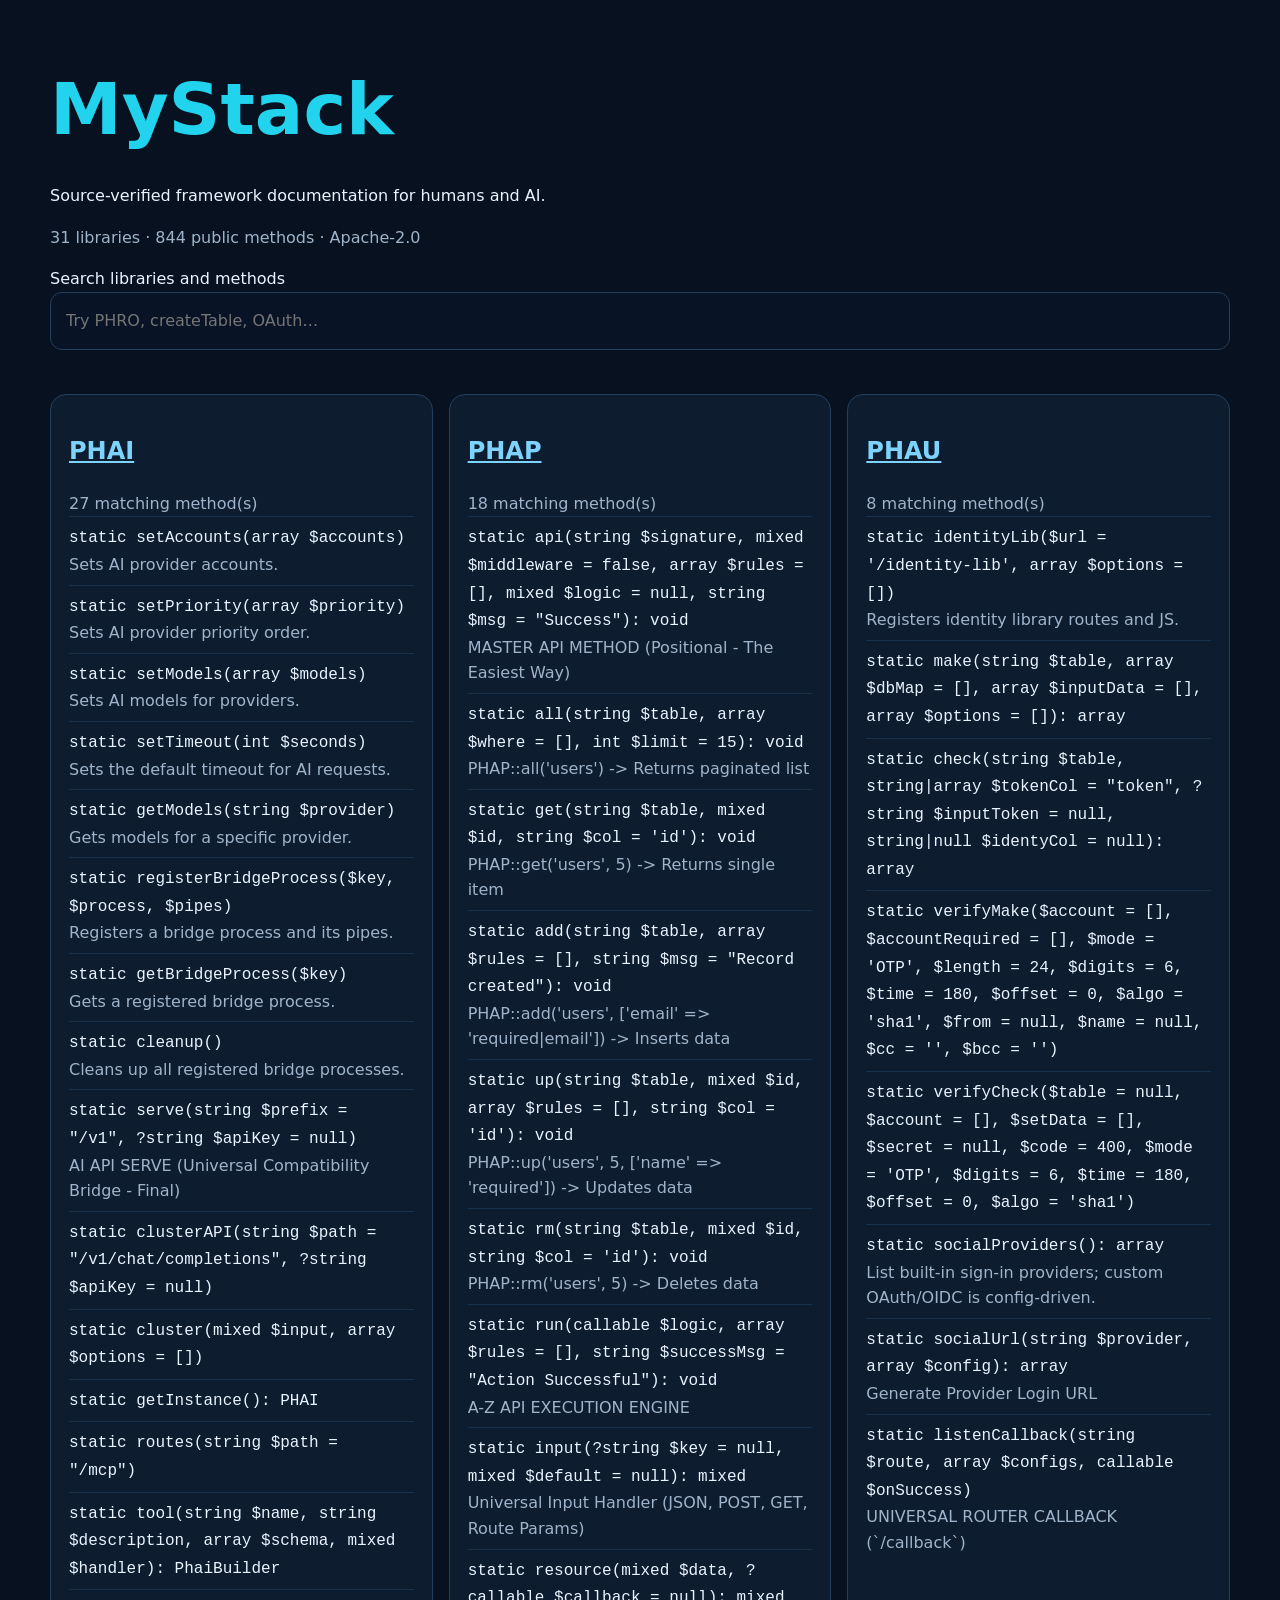
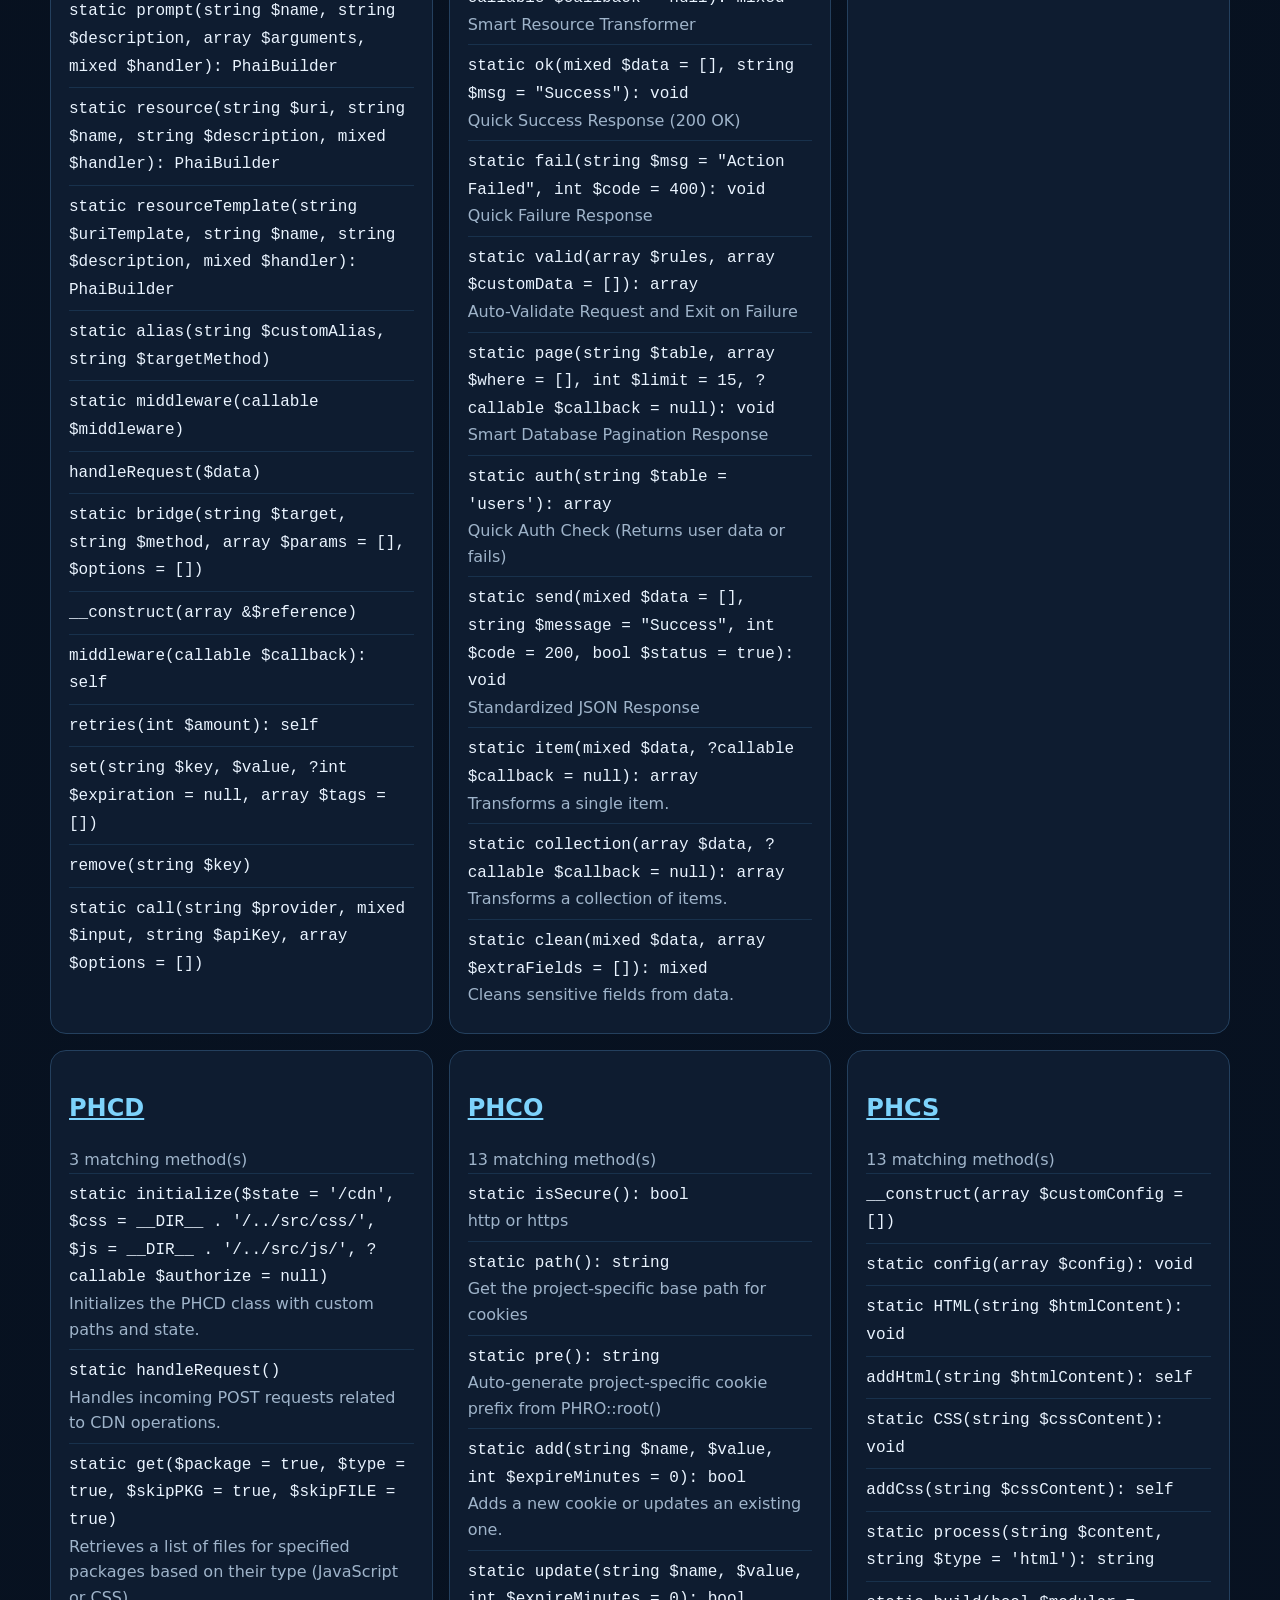
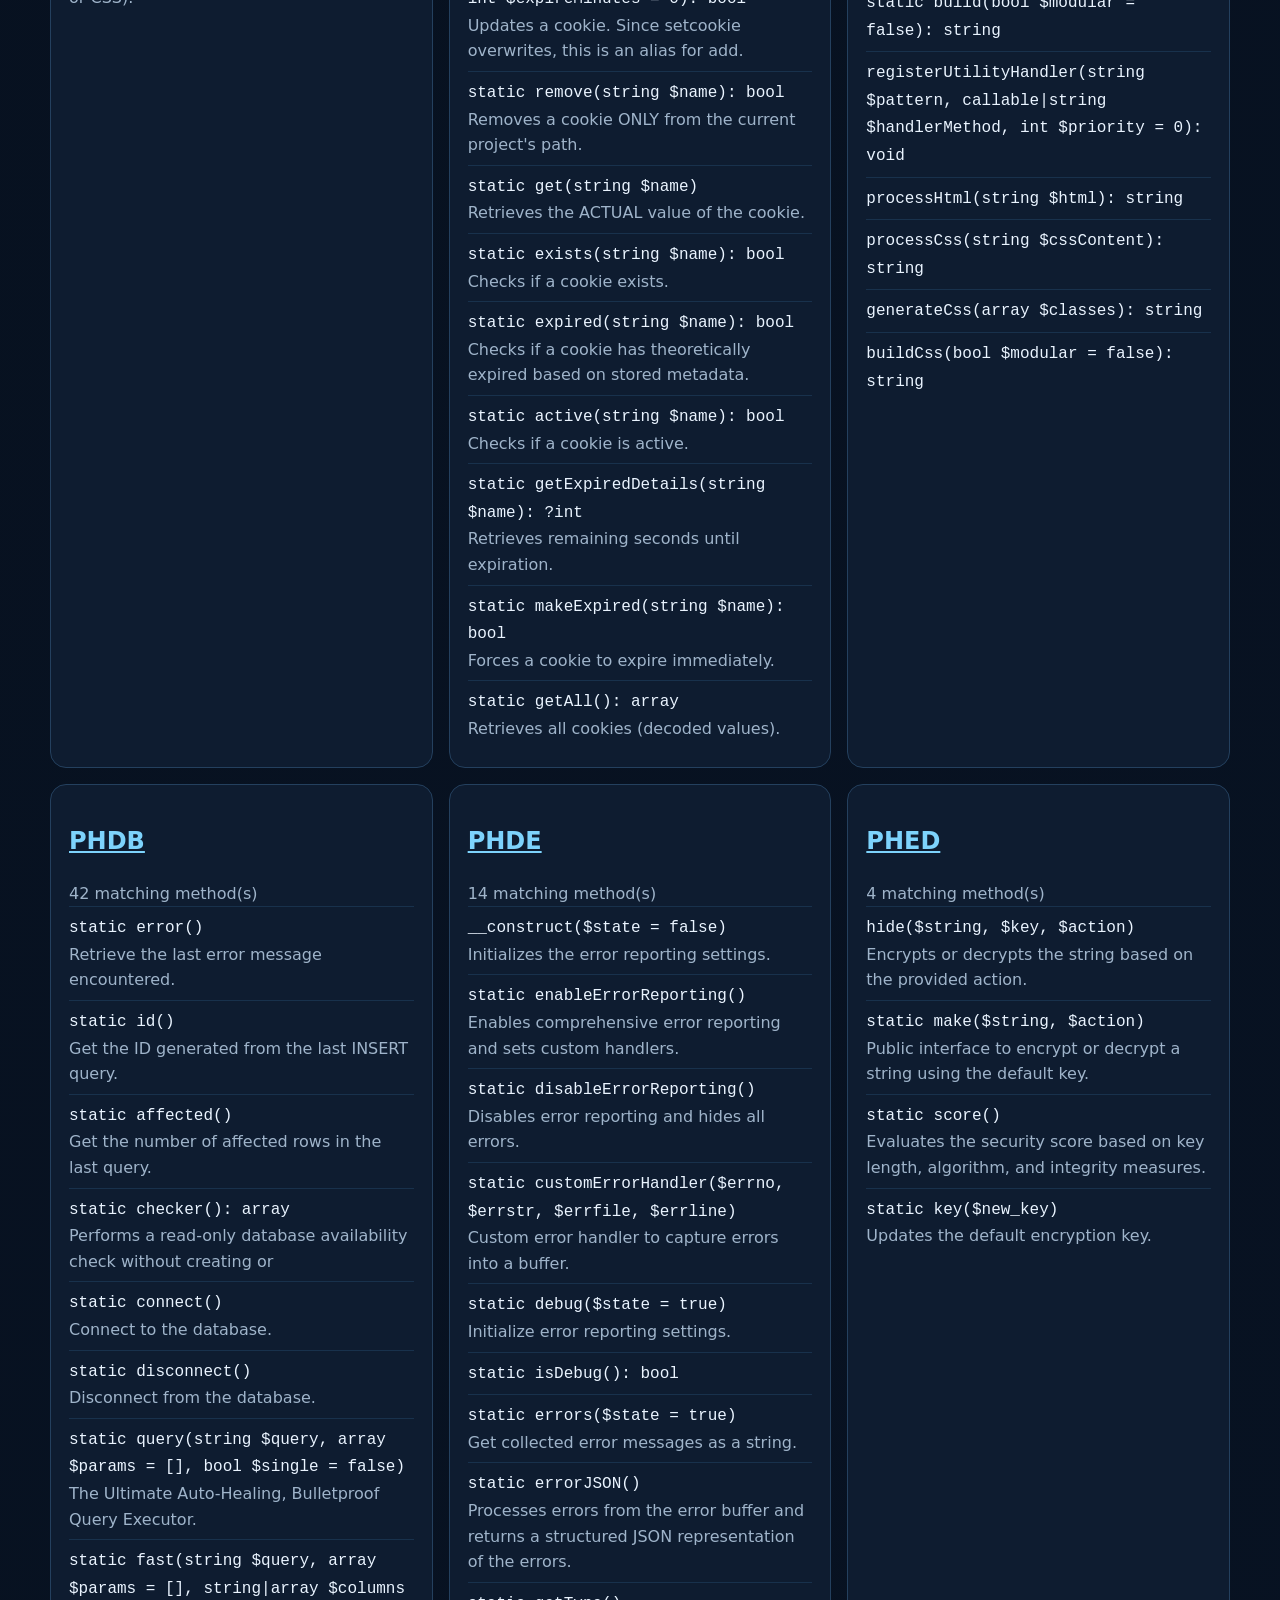
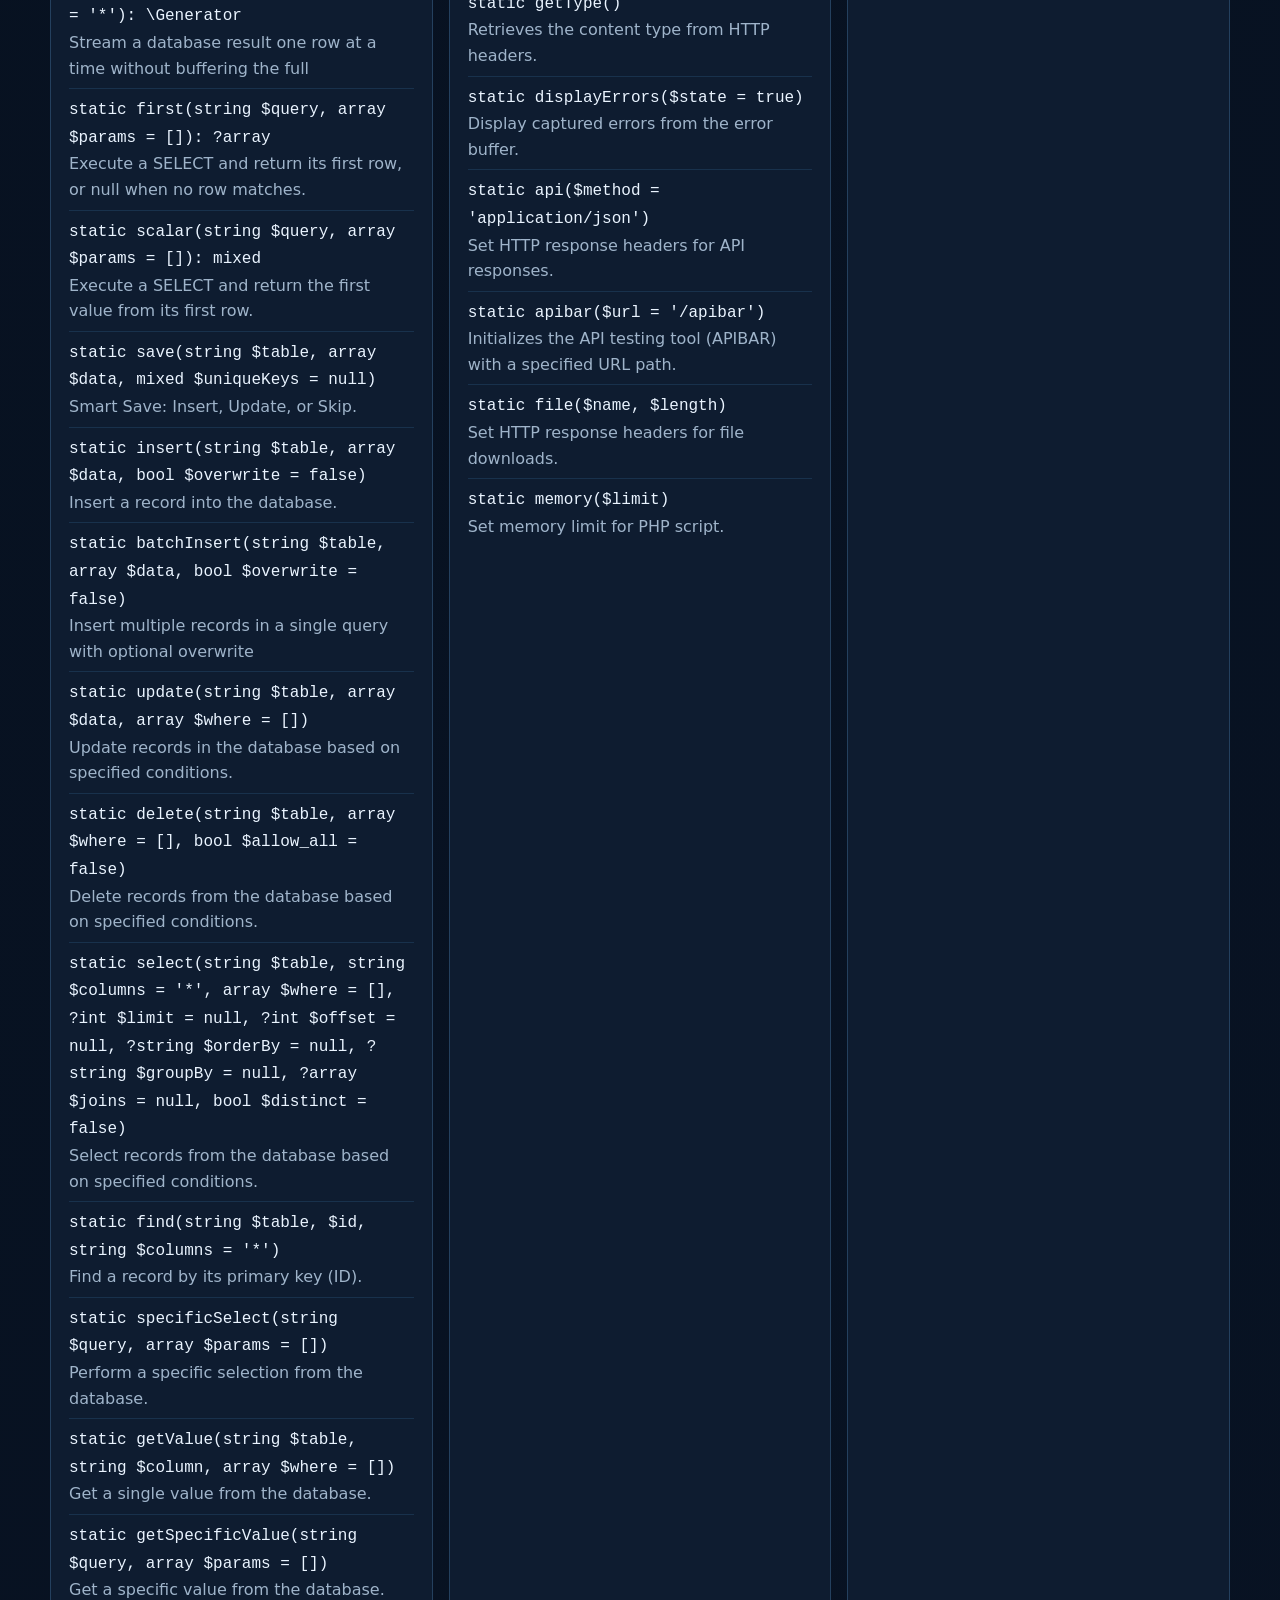
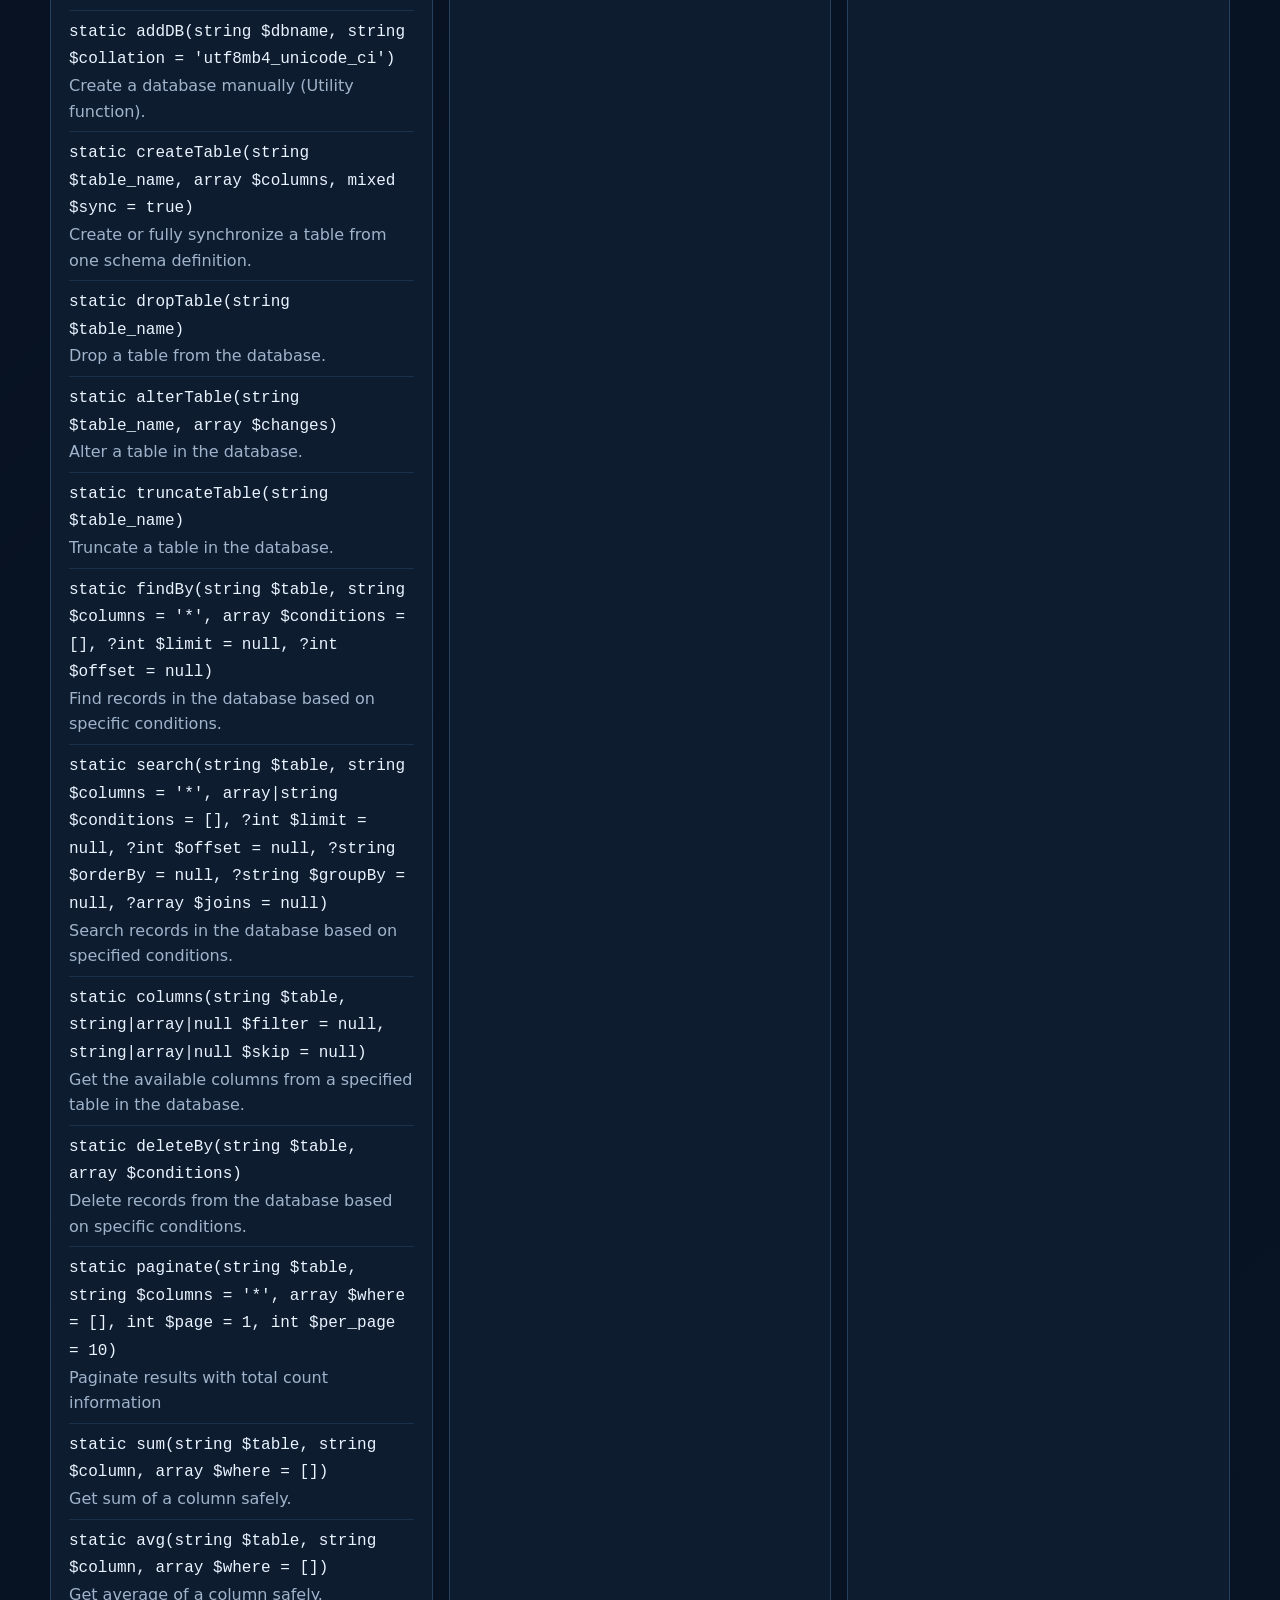
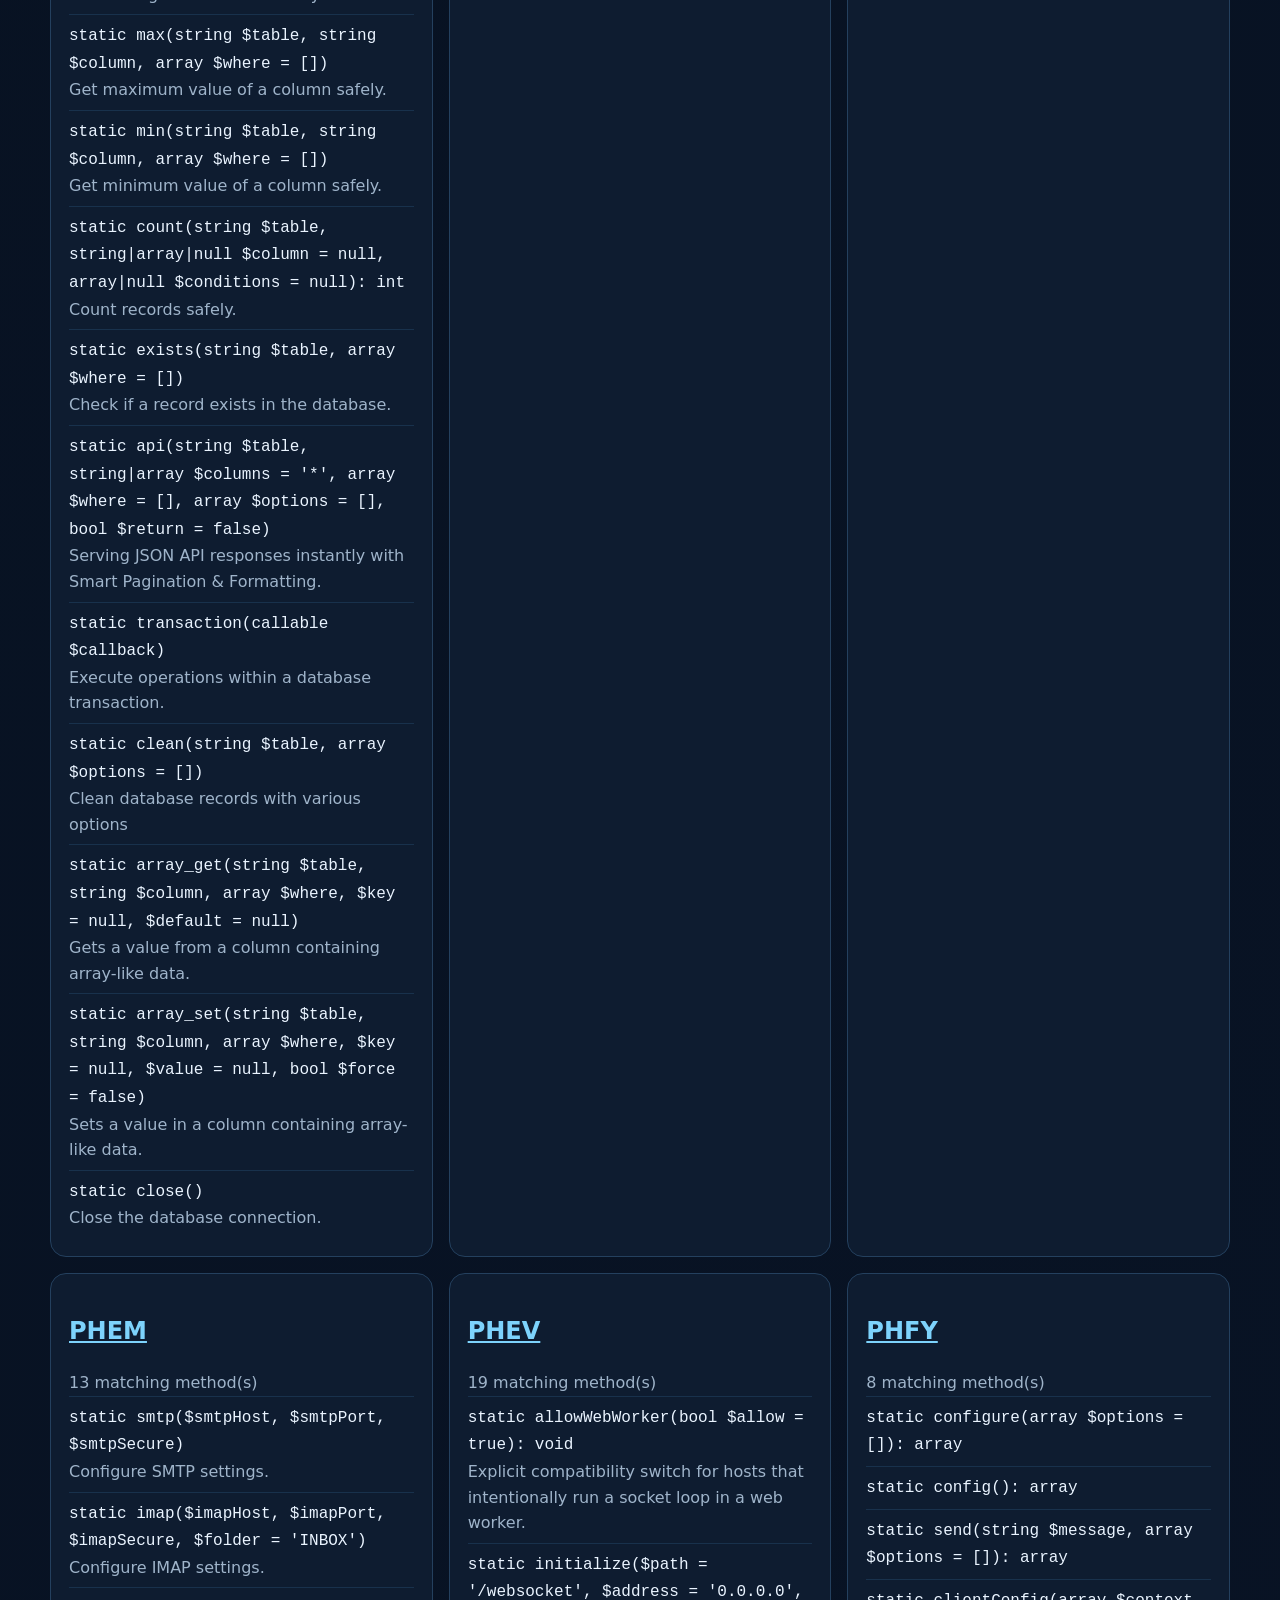
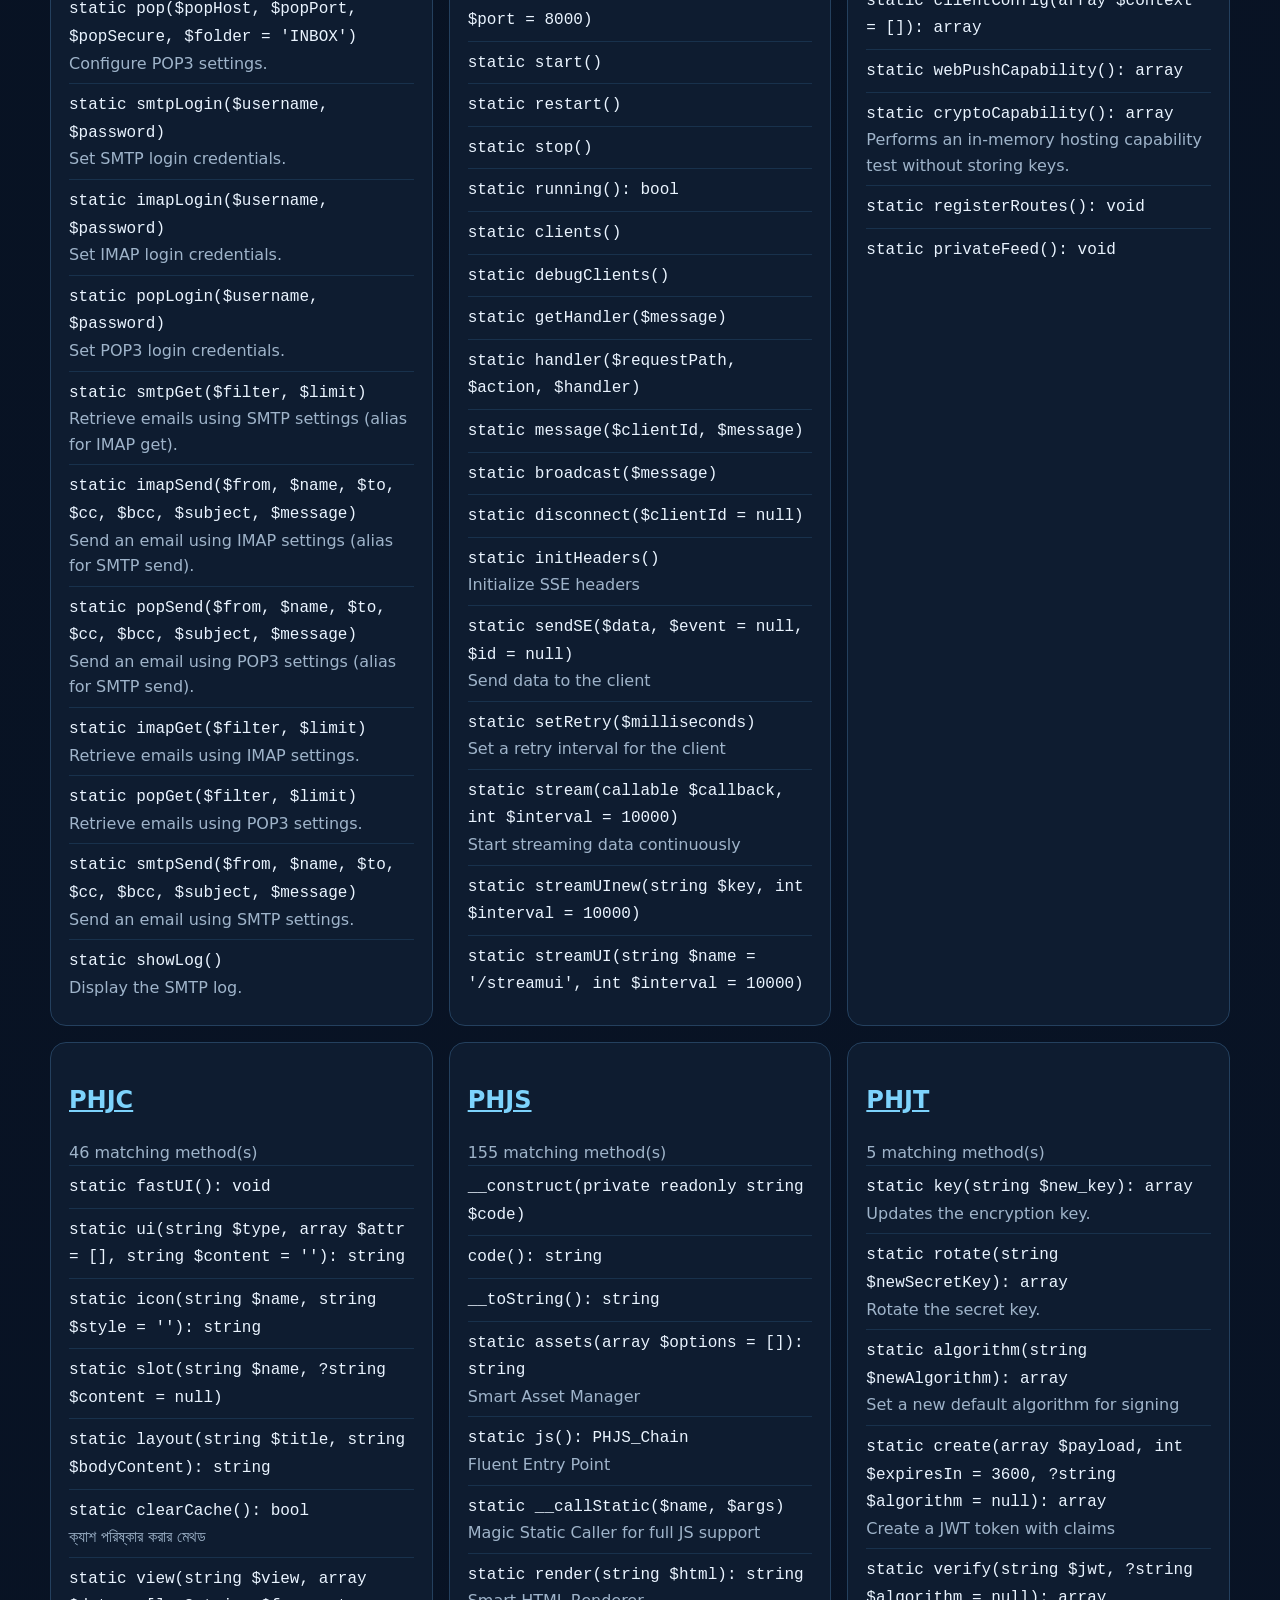
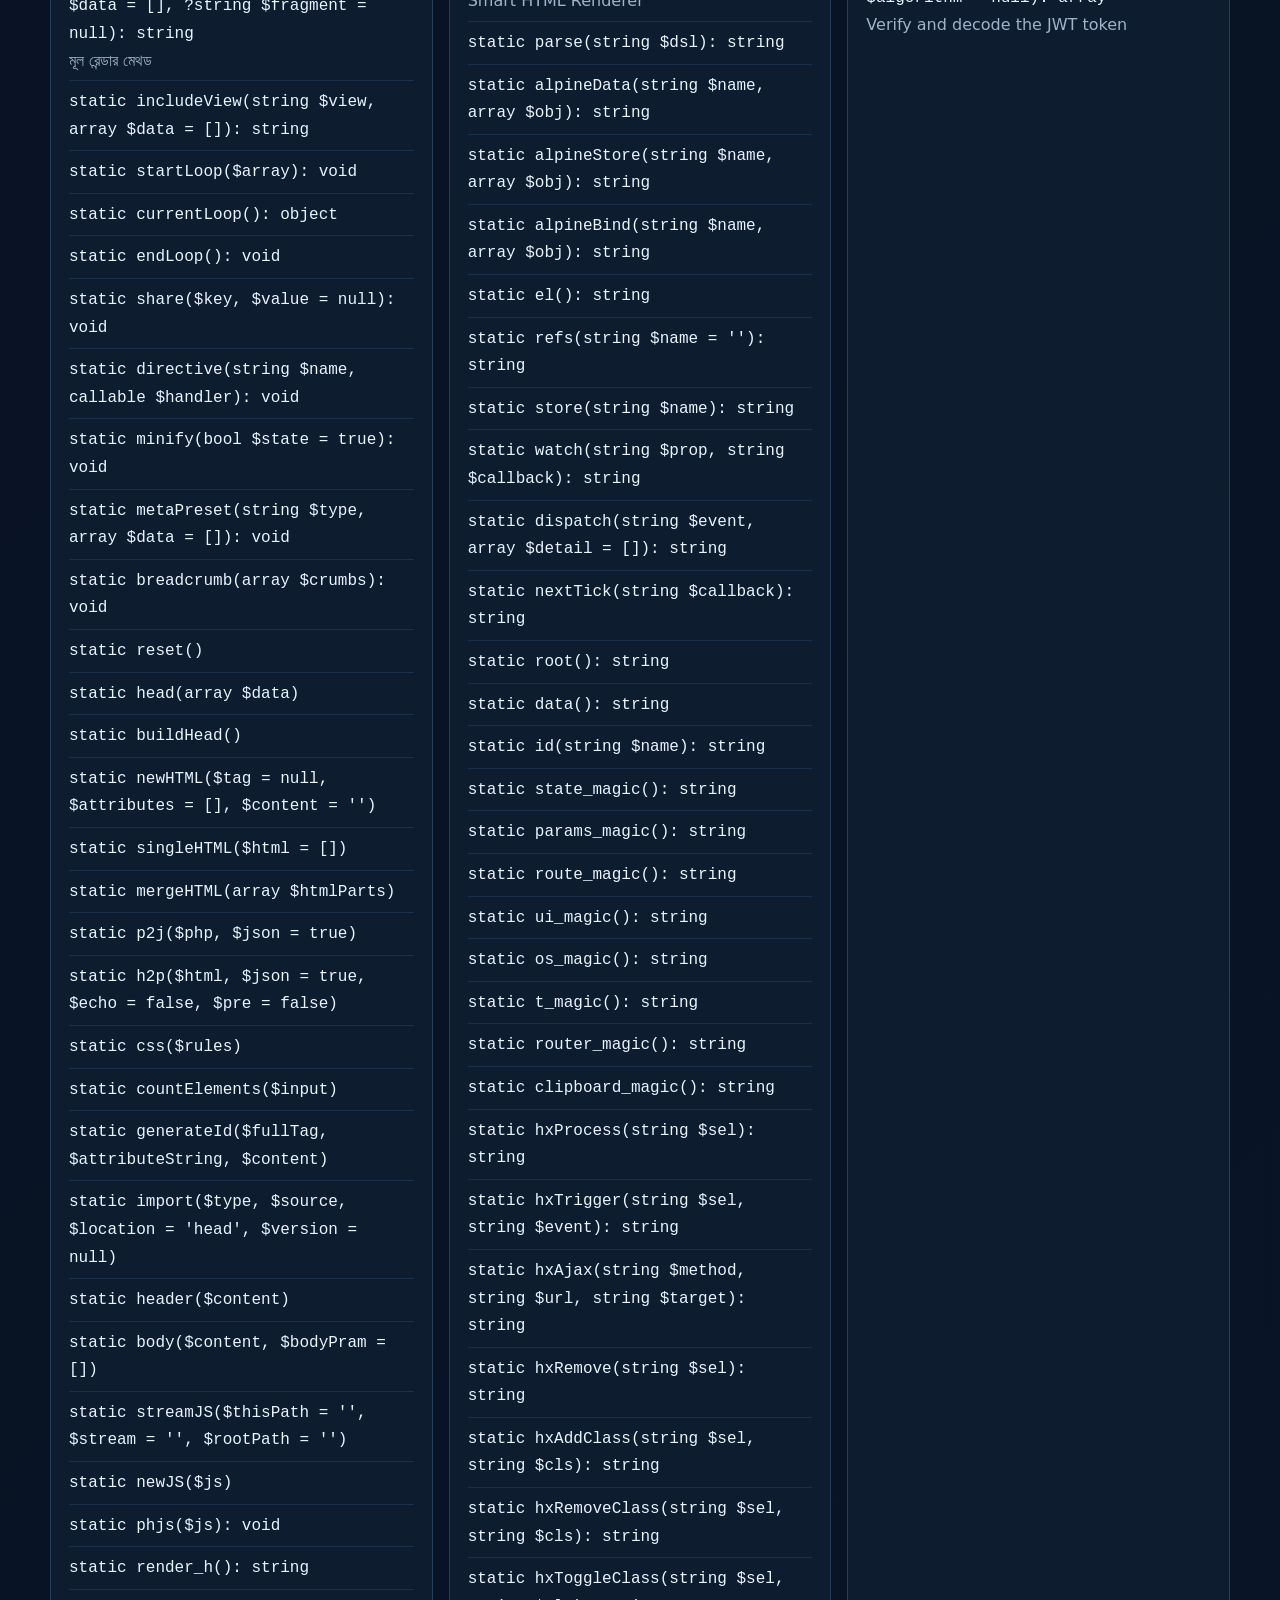
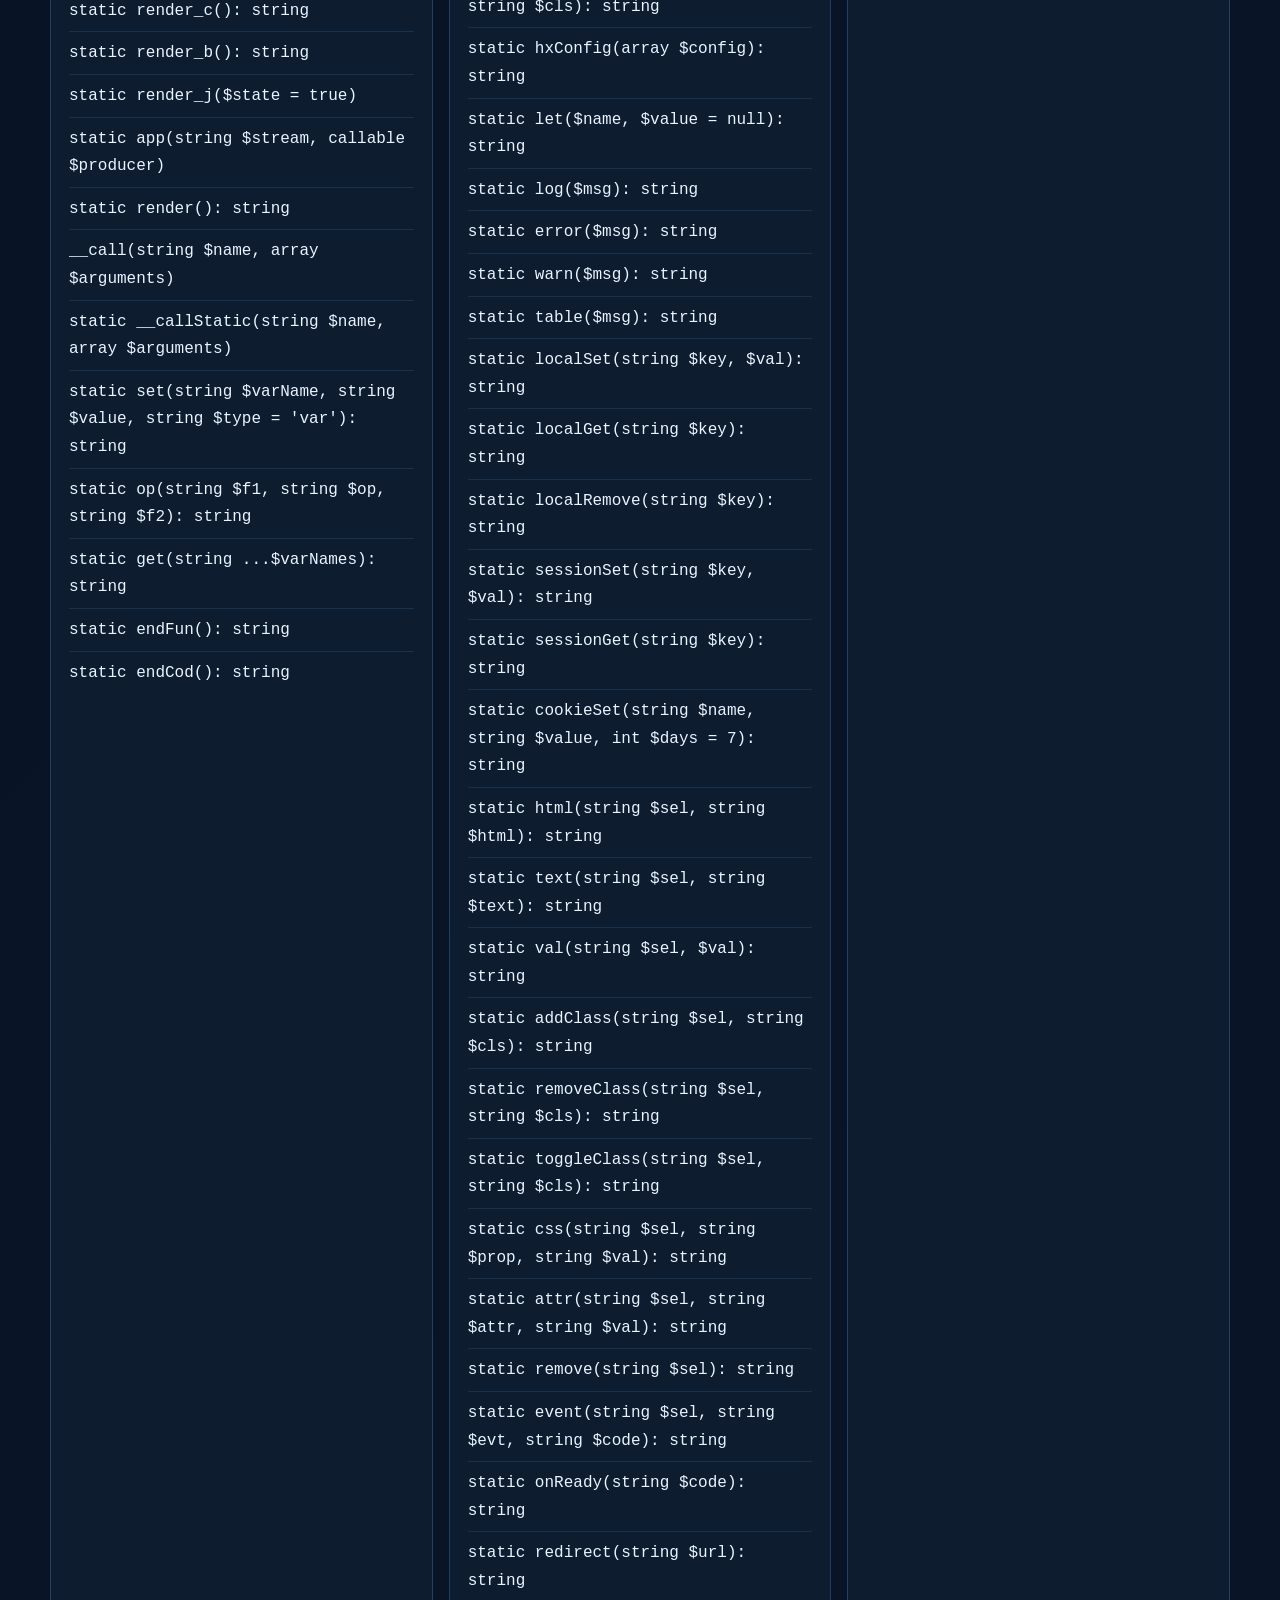
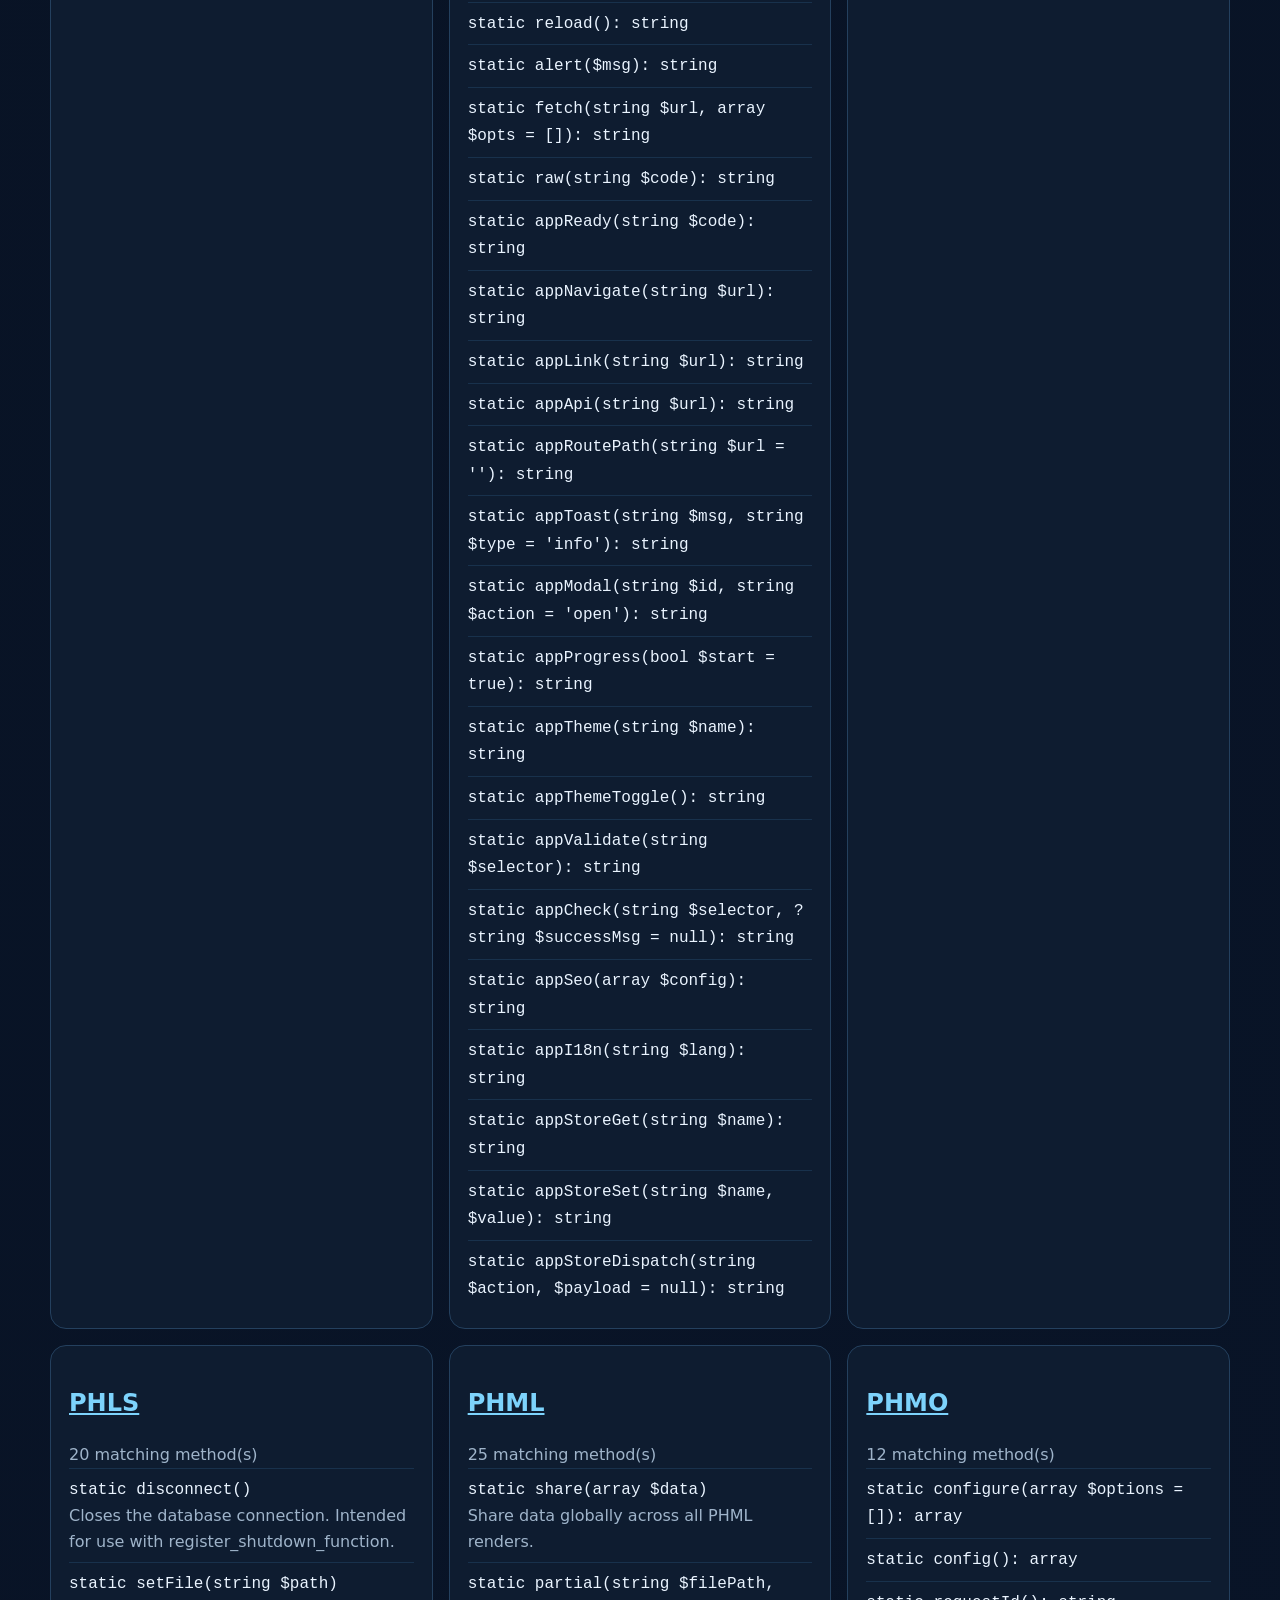
==== docs/index.html @ ae8b3989 "Add files via upload" ====
<!doctype html><html lang="en"><head><meta charset="utf-8"><meta name="viewport" content="width=device-width,initial-scale=1"><meta name="description" content="MyStack source-verified API documentation"><title>MyStack Documentation</title><style>:root{color-scheme:dark;--b:#07111f;--c:#0e1c30;--l:#24405e;--t:#eaf4ff;--m:#9fb4ca;--a:#22d3ee}*{box-sizing:border-box}body{margin:0;background:linear-gradient(135deg,#07111f,#0b1730);color:var(--t);font:16px/1.6 system-ui,sans-serif}header,main{width:min(1180px,calc(100% - 32px));margin:auto}header{padding:52px 0 20px}h1{font-size:clamp(2rem,7vw,4.5rem);margin:0;color:var(--a)}a{color:#7dd3fc}input{width:100%;padding:15px;border:1px solid var(--l);border-radius:12px;background:#081426;color:var(--t);font:inherit}.grid{display:grid;grid-template-columns:repeat(auto-fit,minmax(min(100%,320px),1fr));gap:16px;padding:24px 0 64px}.card{background:var(--c);border:1px solid var(--l);border-radius:16px;padding:18px;min-width:0}.method{padding:7px 0;border-top:1px solid #18314c;overflow-wrap:anywhere}.muted{color:var(--m)}:focus-visible{outline:3px solid #fbbf24;outline-offset:3px}</style></head><body><header><h1>MyStack</h1><p>Source-verified framework documentation for humans and AI.</p><p class="muted">31 libraries · 844 public methods · Apache-2.0</p><label for="q">Search libraries and methods</label><input id="q" type="search" placeholder="Try PHRO, createTable, OAuth…"></header><main><div id="r" class="grid"></div></main><script>const A={"schema":"https://mystack-framework.github.io/mystack/api-schema","framework":"MyStack","repository":"https://github.com/mystack-framework/mystack","release_model":"rolling main branch; no fixed framework version","generated_from":"library/*.php","source_sha256":"226564e9b882b40db8aac26ad6e4136f88667bfde7c13c798a1eac4f2219eb77","knowledge_sha256":"856d1b829ade2b003243892a44e6feff76b27f83339a6b1422095b79a0e7e265","totals":{"classes":98,"public_methods":844,"public_functions":6},"libraries":[{"name":"PHAI","file":"library/PHAI.php","sha256":"c21a776948b7dc3ae59b95920a462e7c7086fb52007698eeb44f587eea809b7a","classes":["PHAI","PhaiBuilder","PhaiMemory","PHAI_AI"],"public_methods":[{"name":"setAccounts","static":true,"parameters":"array $accounts","return":"","summary":"Sets AI provider accounts."},{"name":"setPriority","static":true,"parameters":"array $priority","return":"","summary":"Sets AI provider priority order."},{"name":"setModels","static":true,"parameters":"array $models","return":"","summary":"Sets AI models for providers."},{"name":"setTimeout","static":true,"parameters":"int $seconds","return":"","summary":"Sets the default timeout for AI requests."},{"name":"getModels","static":true,"parameters":"string $provider","return":"","summary":"Gets models for a specific provider."},{"name":"registerBridgeProcess","static":true,"parameters":"$key, $process, $pipes","return":"","summary":"Registers a bridge process and its pipes."},{"name":"getBridgeProcess","static":true,"parameters":"$key","return":"","summary":"Gets a registered bridge process."},{"name":"cleanup","static":true,"parameters":"","return":"","summary":"Cleans up all registered bridge processes."},{"name":"serve","static":true,"parameters":"string $prefix = \u0022/v1\u0022, ?string $apiKey = null","return":"","summary":"AI API SERVE (Universal Compatibility Bridge - Final)"},{"name":"clusterAPI","static":true,"parameters":"string $path = \u0022/v1/chat/completions\u0022, ?string $apiKey = null","return":"","summary":""},{"name":"cluster","static":true,"parameters":"mixed $input, array $options = []","return":"","summary":""},{"name":"getInstance","static":true,"parameters":"","return":"PHAI","summary":""},{"name":"routes","static":true,"parameters":"string $path = \u0022/mcp\u0022","return":"","summary":""},{"name":"tool","static":true,"parameters":"string $name, string $description, array $schema, mixed $handler","return":"PhaiBuilder","summary":""},{"name":"prompt","static":true,"parameters":"string $name, string $description, array $arguments, mixed $handler","return":"PhaiBuilder","summary":""},{"name":"resource","static":true,"parameters":"string $uri, string $name, string $description, mixed $handler","return":"PhaiBuilder","summary":""},{"name":"resourceTemplate","static":true,"parameters":"string $uriTemplate, string $name, string $description, mixed $handler","return":"PhaiBuilder","summary":""},{"name":"alias","static":true,"parameters":"string $customAlias, string $targetMethod","return":"","summary":""},{"name":"middleware","static":true,"parameters":"callable $middleware","return":"","summary":""},{"name":"handleRequest","static":false,"parameters":"$data","return":"","summary":""},{"name":"bridge","static":true,"parameters":"string $target, string $method, array $params = [], $options = []","return":"","summary":""},{"name":"__construct","static":false,"parameters":"array \u0026$reference","return":"","summary":""},{"name":"middleware","static":false,"parameters":"callable $callback","return":"self","summary":""},{"name":"retries","static":false,"parameters":"int $amount","return":"self","summary":""},{"name":"set","static":false,"parameters":"string $key, $value, ?int $expiration = null, array $tags = []","return":"","summary":""},{"name":"remove","static":false,"parameters":"string $key","return":"","summary":""},{"name":"call","static":true,"parameters":"string $provider, mixed $input, string $apiKey, array $options = []","return":"","summary":""}],"public_functions":[]},{"name":"PHAP","file":"library/PHAP.php","sha256":"5894f45b36c2fa4a9ce2d76ab3a8eb7cb024633bffda15928d7b5c1dc70a0e9d","classes":["PHAP"],"public_methods":[{"name":"api","static":true,"parameters":"string $signature, mixed $middleware = false, array $rules = [], mixed $logic = null, string $msg = \u0022Success\u0022","return":"void","summary":"MASTER API METHOD (Positional - The Easiest Way)"},{"name":"all","static":true,"parameters":"string $table, array $where = [], int $limit = 15","return":"void","summary":"PHAP::all(\u0027users\u0027) -\u003E Returns paginated list"},{"name":"get","static":true,"parameters":"string $table, mixed $id, string $col = \u0027id\u0027","return":"void","summary":"PHAP::get(\u0027users\u0027, 5) -\u003E Returns single item"},{"name":"add","static":true,"parameters":"string $table, array $rules = [], string $msg = \u0022Record created\u0022","return":"void","summary":"PHAP::add(\u0027users\u0027, [\u0027email\u0027 =\u003E \u0027required|email\u0027]) -\u003E Inserts data"},{"name":"up","static":true,"parameters":"string $table, mixed $id, array $rules = [], string $col = \u0027id\u0027","return":"void","summary":"PHAP::up(\u0027users\u0027, 5, [\u0027name\u0027 =\u003E \u0027required\u0027]) -\u003E Updates data"},{"name":"rm","static":true,"parameters":"string $table, mixed $id, string $col = \u0027id\u0027","return":"void","summary":"PHAP::rm(\u0027users\u0027, 5) -\u003E Deletes data"},{"name":"run","static":true,"parameters":"callable $logic, array $rules = [], string $successMsg = \u0022Action Successful\u0022","return":"void","summary":"A-Z API EXECUTION ENGINE"},{"name":"input","static":true,"parameters":"?string $key = null, mixed $default = null","return":"mixed","summary":"Universal Input Handler (JSON, POST, GET, Route Params)"},{"name":"resource","static":true,"parameters":"mixed $data, ?callable $callback = null","return":"mixed","summary":"Smart Resource Transformer"},{"name":"ok","static":true,"parameters":"mixed $data = [], string $msg = \u0022Success\u0022","return":"void","summary":"Quick Success Response (200 OK)"},{"name":"fail","static":true,"parameters":"string $msg = \u0022Action Failed\u0022, int $code = 400","return":"void","summary":"Quick Failure Response"},{"name":"valid","static":true,"parameters":"array $rules, array $customData = []","return":"array","summary":"Auto-Validate Request and Exit on Failure"},{"name":"page","static":true,"parameters":"string $table, array $where = [], int $limit = 15, ?callable $callback = null","return":"void","summary":"Smart Database Pagination Response"},{"name":"auth","static":true,"parameters":"string $table = \u0027users\u0027","return":"array","summary":"Quick Auth Check (Returns user data or fails)"},{"name":"send","static":true,"parameters":"mixed $data = [], string $message = \u0022Success\u0022, int $code = 200, bool $status = true","return":"void","summary":"Standardized JSON Response"},{"name":"item","static":true,"parameters":"mixed $data, ?callable $callback = null","return":"array","summary":"Transforms a single item."},{"name":"collection","static":true,"parameters":"array $data, ?callable $callback = null","return":"array","summary":"Transforms a collection of items."},{"name":"clean","static":true,"parameters":"mixed $data, array $extraFields = []","return":"mixed","summary":"Cleans sensitive fields from data."}],"public_functions":[]},{"name":"PHAU","file":"library/PHAU.php","sha256":"d8d48e4625c02a902b014428b1039b4dd81aa5e2c985cde433ca7968416d6f6f","classes":["PHAU"],"public_methods":[{"name":"identityLib","static":true,"parameters":"$url = \u0027/identity-lib\u0027, array $options = []","return":"","summary":"Registers identity library routes and JS."},{"name":"make","static":true,"parameters":"string $table, array $dbMap = [], array $inputData = [], array $options = []","return":"array","summary":""},{"name":"check","static":true,"parameters":"string $table, string|array $tokenCol = \u0022token\u0022, ?string $inputToken = null, string|null $identyCol = null","return":"array","summary":""},{"name":"verifyMake","static":true,"parameters":"$account = [], $accountRequired = [], $mode = \u0027OTP\u0027, $length = 24, $digits = 6, $time = 180, $offset = 0, $algo = \u0027sha1\u0027, $from = null, $name = null, $cc = \u0027\u0027, $bcc = \u0027\u0027","return":"","summary":""},{"name":"verifyCheck","static":true,"parameters":"$table = null, $account = [], $setData = [], $secret = null, $code = 400, $mode = \u0027OTP\u0027, $digits = 6, $time = 180, $offset = 0, $algo = \u0027sha1\u0027","return":"","summary":""},{"name":"socialProviders","static":true,"parameters":"","return":"array","summary":"List built-in sign-in providers; custom OAuth/OIDC is config-driven."},{"name":"socialUrl","static":true,"parameters":"string $provider, array $config","return":"array","summary":"Generate Provider Login URL"},{"name":"listenCallback","static":true,"parameters":"string $route, array $configs, callable $onSuccess","return":"","summary":"UNIVERSAL ROUTER CALLBACK (`/callback`)"}],"public_functions":[]},{"name":"PHCD","file":"library/PHCD.php","sha256":"ca51043124e43736c326a0e47974ca81d0cd9b3e9fc9fefbbe8c5559badef40e","classes":["PHCD"],"public_methods":[{"name":"initialize","static":true,"parameters":"$state = \u0027/cdn\u0027, $css = __DIR__ . \u0027/../src/css/\u0027, $js = __DIR__ . \u0027/../src/js/\u0027, ?callable $authorize = null","return":"","summary":"Initializes the PHCD class with custom paths and state."},{"name":"handleRequest","static":true,"parameters":"","return":"","summary":"Handles incoming POST requests related to CDN operations."},{"name":"get","static":true,"parameters":"$package = true, $type = true, $skipPKG = true, $skipFILE = true","return":"","summary":"Retrieves a list of files for specified packages based on their type (JavaScript or CSS)."}],"public_functions":[]},{"name":"PHCO","file":"library/PHCO.php","sha256":"91b944f90be0563acb7d497e9095cd0200f169dabd53dfb2064a45b71865c815","classes":["PHCO"],"public_methods":[{"name":"isSecure","static":true,"parameters":"","return":"bool","summary":"http or https"},{"name":"path","static":true,"parameters":"","return":"string","summary":"Get the project-specific base path for cookies"},{"name":"pre","static":true,"parameters":"","return":"string","summary":"Auto-generate project-specific cookie prefix from PHRO::root()"},{"name":"add","static":true,"parameters":"string $name, $value, int $expireMinutes = 0","return":"bool","summary":"Adds a new cookie or updates an existing one."},{"name":"update","static":true,"parameters":"string $name, $value, int $expireMinutes = 0","return":"bool","summary":"Updates a cookie. Since setcookie overwrites, this is an alias for add."},{"name":"remove","static":true,"parameters":"string $name","return":"bool","summary":"Removes a cookie ONLY from the current project\u0027s path."},{"name":"get","static":true,"parameters":"string $name","return":"","summary":"Retrieves the ACTUAL value of the cookie."},{"name":"exists","static":true,"parameters":"string $name","return":"bool","summary":"Checks if a cookie exists."},{"name":"expired","static":true,"parameters":"string $name","return":"bool","summary":"Checks if a cookie has theoretically expired based on stored metadata."},{"name":"active","static":true,"parameters":"string $name","return":"bool","summary":"Checks if a cookie is active."},{"name":"getExpiredDetails","static":true,"parameters":"string $name","return":"?int","summary":"Retrieves remaining seconds until expiration."},{"name":"makeExpired","static":true,"parameters":"string $name","return":"bool","summary":"Forces a cookie to expire immediately."},{"name":"getAll","static":true,"parameters":"","return":"array","summary":"Retrieves all cookies (decoded values)."}],"public_functions":[]},{"name":"PHCS","file":"library/PHCS.php","sha256":"d3285fa72479d88d414a1bc76212e6f5fa5ddf9106217d2c839def5e1199c041","classes":["PHCS"],"public_methods":[{"name":"__construct","static":false,"parameters":"array $customConfig = []","return":"","summary":""},{"name":"config","static":true,"parameters":"array $config","return":"void","summary":""},{"name":"HTML","static":true,"parameters":"string $htmlContent","return":"void","summary":""},{"name":"addHtml","static":false,"parameters":"string $htmlContent","return":"self","summary":""},{"name":"CSS","static":true,"parameters":"string $cssContent","return":"void","summary":""},{"name":"addCss","static":false,"parameters":"string $cssContent","return":"self","summary":""},{"name":"process","static":true,"parameters":"string $content, string $type = \u0027html\u0027","return":"string","summary":""},{"name":"build","static":true,"parameters":"bool $modular = false","return":"string","summary":""},{"name":"registerUtilityHandler","static":false,"parameters":"string $pattern, callable|string $handlerMethod, int $priority = 0","return":"void","summary":""},{"name":"processHtml","static":false,"parameters":"string $html","return":"string","summary":""},{"name":"processCss","static":false,"parameters":"string $cssContent","return":"string","summary":""},{"name":"generateCss","static":false,"parameters":"array $classes","return":"string","summary":""},{"name":"buildCss","static":false,"parameters":"bool $modular = false","return":"string","summary":""}],"public_functions":[]},{"name":"PHDB","file":"library/PHDB.php","sha256":"dad7bc749d25b2053ce00ada2b4c422613a41aa0a8a5f99a8286e9cb9341dfca","classes":["PHDB"],"public_methods":[{"name":"error","static":true,"parameters":"","return":"","summary":"Retrieve the last error message encountered."},{"name":"id","static":true,"parameters":"","return":"","summary":"Get the ID generated from the last INSERT query."},{"name":"affected","static":true,"parameters":"","return":"","summary":"Get the number of affected rows in the last query."},{"name":"checker","static":true,"parameters":"","return":"array","summary":"Performs a read-only database availability check without creating or"},{"name":"connect","static":true,"parameters":"","return":"","summary":"Connect to the database."},{"name":"disconnect","static":true,"parameters":"","return":"","summary":"Disconnect from the database."},{"name":"query","static":true,"parameters":"string $query, array $params = [], bool $single = false","return":"","summary":"The Ultimate Auto-Healing, Bulletproof Query Executor."},{"name":"fast","static":true,"parameters":"string $query, array $params = [], string|array $columns = \u0027*\u0027","return":"\\Generator","summary":"Stream a database result one row at a time without buffering the full"},{"name":"first","static":true,"parameters":"string $query, array $params = []","return":"?array","summary":"Execute a SELECT and return its first row, or null when no row matches."},{"name":"scalar","static":true,"parameters":"string $query, array $params = []","return":"mixed","summary":"Execute a SELECT and return the first value from its first row."},{"name":"save","static":true,"parameters":"string $table, array $data, mixed $uniqueKeys = null","return":"","summary":"Smart Save: Insert, Update, or Skip."},{"name":"insert","static":true,"parameters":"string $table, array $data, bool $overwrite = false","return":"","summary":"Insert a record into the database."},{"name":"batchInsert","static":true,"parameters":"string $table, array $data, bool $overwrite = false","return":"","summary":"Insert multiple records in a single query with optional overwrite"},{"name":"update","static":true,"parameters":"string $table, array $data, array $where = []","return":"","summary":"Update records in the database based on specified conditions."},{"name":"delete","static":true,"parameters":"string $table, array $where = [], bool $allow_all = false","return":"","summary":"Delete records from the database based on specified conditions."},{"name":"select","static":true,"parameters":"string $table, string $columns = \u0027*\u0027, array $where = [], ?int $limit = null, ?int $offset = null, ?string $orderBy = null, ?string $groupBy = null, ?array $joins = null, bool $distinct = false","return":"","summary":"Select records from the database based on specified conditions."},{"name":"find","static":true,"parameters":"string $table, $id, string $columns = \u0027*\u0027","return":"","summary":"Find a record by its primary key (ID)."},{"name":"specificSelect","static":true,"parameters":"string $query, array $params = []","return":"","summary":"Perform a specific selection from the database."},{"name":"getValue","static":true,"parameters":"string $table, string $column, array $where = []","return":"","summary":"Get a single value from the database."},{"name":"getSpecificValue","static":true,"parameters":"string $query, array $params = []","return":"","summary":"Get a specific value from the database."},{"name":"addDB","static":true,"parameters":"string $dbname, string $collation = \u0027utf8mb4_unicode_ci\u0027","return":"","summary":"Create a database manually (Utility function)."},{"name":"createTable","static":true,"parameters":"string $table_name, array $columns, mixed $sync = true","return":"","summary":"Create or fully synchronize a table from one schema definition."},{"name":"dropTable","static":true,"parameters":"string $table_name","return":"","summary":"Drop a table from the database."},{"name":"alterTable","static":true,"parameters":"string $table_name, array $changes","return":"","summary":"Alter a table in the database."},{"name":"truncateTable","static":true,"parameters":"string $table_name","return":"","summary":"Truncate a table in the database."},{"name":"findBy","static":true,"parameters":"string $table, string $columns = \u0027*\u0027, array $conditions = [], ?int $limit = null, ?int $offset = null","return":"","summary":"Find records in the database based on specific conditions."},{"name":"search","static":true,"parameters":"string $table, string $columns = \u0027*\u0027, array|string $conditions = [], ?int $limit = null, ?int $offset = null, ?string $orderBy = null, ?string $groupBy = null, ?array $joins = null","return":"","summary":"Search records in the database based on specified conditions."},{"name":"columns","static":true,"parameters":"string $table, string|array|null $filter = null, string|array|null $skip = null","return":"","summary":"Get the available columns from a specified table in the database."},{"name":"deleteBy","static":true,"parameters":"string $table, array $conditions","return":"","summary":"Delete records from the database based on specific conditions."},{"name":"paginate","static":true,"parameters":"string $table, string $columns = \u0027*\u0027, array $where = [], int $page = 1, int $per_page = 10","return":"","summary":"Paginate results with total count information"},{"name":"sum","static":true,"parameters":"string $table, string $column, array $where = []","return":"","summary":"Get sum of a column safely."},{"name":"avg","static":true,"parameters":"string $table, string $column, array $where = []","return":"","summary":"Get average of a column safely."},{"name":"max","static":true,"parameters":"string $table, string $column, array $where = []","return":"","summary":"Get maximum value of a column safely."},{"name":"min","static":true,"parameters":"string $table, string $column, array $where = []","return":"","summary":"Get minimum value of a column safely."},{"name":"count","static":true,"parameters":"string $table, string|array|null $column = null, array|null $conditions = null","return":"int","summary":"Count records safely."},{"name":"exists","static":true,"parameters":"string $table, array $where = []","return":"","summary":"Check if a record exists in the database."},{"name":"api","static":true,"parameters":"string $table, string|array $columns = \u0027*\u0027, array $where = [], array $options = [], bool $return = false","return":"","summary":"Serving JSON API responses instantly with Smart Pagination \u0026 Formatting."},{"name":"transaction","static":true,"parameters":"callable $callback","return":"","summary":"Execute operations within a database transaction."},{"name":"clean","static":true,"parameters":"string $table, array $options = []","return":"","summary":"Clean database records with various options"},{"name":"array_get","static":true,"parameters":"string $table, string $column, array $where, $key = null, $default = null","return":"","summary":"Gets a value from a column containing array-like data."},{"name":"array_set","static":true,"parameters":"string $table, string $column, array $where, $key = null, $value = null, bool $force = false","return":"","summary":"Sets a value in a column containing array-like data."},{"name":"close","static":true,"parameters":"","return":"","summary":"Close the database connection."}],"public_functions":[]},{"name":"PHDE","file":"library/PHDE.php","sha256":"f47aceeaf852a92d31428aead1d2365b67c1dea964b47b89c85734c0866ee7ad","classes":["PHDE"],"public_methods":[{"name":"__construct","static":false,"parameters":"$state = false","return":"","summary":"Initializes the error reporting settings."},{"name":"enableErrorReporting","static":true,"parameters":"","return":"","summary":"Enables comprehensive error reporting and sets custom handlers."},{"name":"disableErrorReporting","static":true,"parameters":"","return":"","summary":"Disables error reporting and hides all errors."},{"name":"customErrorHandler","static":true,"parameters":"$errno, $errstr, $errfile, $errline","return":"","summary":"Custom error handler to capture errors into a buffer."},{"name":"debug","static":true,"parameters":"$state = true","return":"","summary":"Initialize error reporting settings."},{"name":"isDebug","static":true,"parameters":"","return":"bool","summary":""},{"name":"errors","static":true,"parameters":"$state = true","return":"","summary":"Get collected error messages as a string."},{"name":"errorJSON","static":true,"parameters":"","return":"","summary":"Processes errors from the error buffer and returns a structured JSON representation of the errors."},{"name":"getType","static":true,"parameters":"","return":"","summary":"Retrieves the content type from HTTP headers."},{"name":"displayErrors","static":true,"parameters":"$state = true","return":"","summary":"Display captured errors from the error buffer."},{"name":"api","static":true,"parameters":"$method = \u0027application/json\u0027","return":"","summary":"Set HTTP response headers for API responses."},{"name":"apibar","static":true,"parameters":"$url = \u0027/apibar\u0027","return":"","summary":"Initializes the API testing tool (APIBAR) with a specified URL path."},{"name":"file","static":true,"parameters":"$name, $length","return":"","summary":"Set HTTP response headers for file downloads."},{"name":"memory","static":true,"parameters":"$limit","return":"","summary":"Set memory limit for PHP script."}],"public_functions":[]},{"name":"PHED","file":"library/PHED.php","sha256":"11400da27d9d40024a3ff9c31a0180c5be2d0f24663200339f676ff15cfb7d51","classes":["PHED"],"public_methods":[{"name":"hide","static":false,"parameters":"$string, $key, $action","return":"","summary":"Encrypts or decrypts the string based on the provided action."},{"name":"make","static":true,"parameters":"$string, $action","return":"","summary":"Public interface to encrypt or decrypt a string using the default key."},{"name":"score","static":true,"parameters":"","return":"","summary":"Evaluates the security score based on key length, algorithm, and integrity measures."},{"name":"key","static":true,"parameters":"$new_key","return":"","summary":"Updates the default encryption key."}],"public_functions":[]},{"name":"PHEM","file":"library/PHEM.php","sha256":"bce3112c5a6dde26c13e2e47257a158bbca39a6ae7e9e2ae7ee1252eaf40327e","classes":["PHEM"],"public_methods":[{"name":"smtp","static":true,"parameters":"$smtpHost, $smtpPort, $smtpSecure","return":"","summary":"Configure SMTP settings."},{"name":"imap","static":true,"parameters":"$imapHost, $imapPort, $imapSecure, $folder = \u0027INBOX\u0027","return":"","summary":"Configure IMAP settings."},{"name":"pop","static":true,"parameters":"$popHost, $popPort, $popSecure, $folder = \u0027INBOX\u0027","return":"","summary":"Configure POP3 settings."},{"name":"smtpLogin","static":true,"parameters":"$username, $password","return":"","summary":"Set SMTP login credentials."},{"name":"imapLogin","static":true,"parameters":"$username, $password","return":"","summary":"Set IMAP login credentials."},{"name":"popLogin","static":true,"parameters":"$username, $password","return":"","summary":"Set POP3 login credentials."},{"name":"smtpGet","static":true,"parameters":"$filter, $limit","return":"","summary":"Retrieve emails using SMTP settings (alias for IMAP get)."},{"name":"imapSend","static":true,"parameters":"$from, $name, $to, $cc, $bcc, $subject, $message","return":"","summary":"Send an email using IMAP settings (alias for SMTP send)."},{"name":"popSend","static":true,"parameters":"$from, $name, $to, $cc, $bcc, $subject, $message","return":"","summary":"Send an email using POP3 settings (alias for SMTP send)."},{"name":"imapGet","static":true,"parameters":"$filter, $limit","return":"","summary":"Retrieve emails using IMAP settings."},{"name":"popGet","static":true,"parameters":"$filter, $limit","return":"","summary":"Retrieve emails using POP3 settings."},{"name":"smtpSend","static":true,"parameters":"$from, $name, $to, $cc, $bcc, $subject, $message","return":"","summary":"Send an email using SMTP settings."},{"name":"showLog","static":true,"parameters":"","return":"","summary":"Display the SMTP log."}],"public_functions":[]},{"name":"PHEV","file":"library/PHEV.php","sha256":"046d13cf9ad3a45068ca6afe2bee9a1c928af57d2545d980801bd7f17a299490","classes":["PHEV"],"public_methods":[{"name":"allowWebWorker","static":true,"parameters":"bool $allow = true","return":"void","summary":"Explicit compatibility switch for hosts that intentionally run a socket loop in a web worker."},{"name":"initialize","static":true,"parameters":"$path = \u0027/websocket\u0027, $address = \u00270.0.0.0\u0027, $port = 8000","return":"","summary":""},{"name":"start","static":true,"parameters":"","return":"","summary":""},{"name":"restart","static":true,"parameters":"","return":"","summary":""},{"name":"stop","static":true,"parameters":"","return":"","summary":""},{"name":"running","static":true,"parameters":"","return":"bool","summary":""},{"name":"clients","static":true,"parameters":"","return":"","summary":""},{"name":"debugClients","static":true,"parameters":"","return":"","summary":""},{"name":"getHandler","static":true,"parameters":"$message","return":"","summary":""},{"name":"handler","static":true,"parameters":"$requestPath, $action, $handler","return":"","summary":""},{"name":"message","static":true,"parameters":"$clientId, $message","return":"","summary":""},{"name":"broadcast","static":true,"parameters":"$message","return":"","summary":""},{"name":"disconnect","static":true,"parameters":"$clientId = null","return":"","summary":""},{"name":"initHeaders","static":true,"parameters":"","return":"","summary":"Initialize SSE headers"},{"name":"sendSE","static":true,"parameters":"$data, $event = null, $id = null","return":"","summary":"Send data to the client"},{"name":"setRetry","static":true,"parameters":"$milliseconds","return":"","summary":"Set a retry interval for the client"},{"name":"stream","static":true,"parameters":"callable $callback, int $interval = 10000","return":"","summary":"Start streaming data continuously"},{"name":"streamUInew","static":true,"parameters":"string $key, int $interval = 10000","return":"","summary":""},{"name":"streamUI","static":true,"parameters":"string $name = \u0027/streamui\u0027, int $interval = 10000","return":"","summary":""}],"public_functions":[]},{"name":"PHFY","file":"library/PHFY.php","sha256":"eff83db1c52213bbf4182e3a16166673e6700d969e0decdb2ec8768ae07a3589","classes":["PHFY"],"public_methods":[{"name":"configure","static":true,"parameters":"array $options = []","return":"array","summary":""},{"name":"config","static":true,"parameters":"","return":"array","summary":""},{"name":"send","static":true,"parameters":"string $message, array $options = []","return":"array","summary":""},{"name":"clientConfig","static":true,"parameters":"array $context = []","return":"array","summary":""},{"name":"webPushCapability","static":true,"parameters":"","return":"array","summary":""},{"name":"cryptoCapability","static":true,"parameters":"","return":"array","summary":"Performs an in-memory hosting capability test without storing keys."},{"name":"registerRoutes","static":true,"parameters":"","return":"void","summary":""},{"name":"privateFeed","static":true,"parameters":"","return":"void","summary":""}],"public_functions":[]},{"name":"PHJC","file":"library/PHJC.php","sha256":"757abc4b8b4a2536e3b0cdc2839e4a837348429c0965e7b070af4125664c580f","classes":["PHJC"],"public_methods":[{"name":"fastUI","static":true,"parameters":"","return":"void","summary":""},{"name":"ui","static":true,"parameters":"string $type, array $attr = [], string $content = \u0027\u0027","return":"string","summary":""},{"name":"icon","static":true,"parameters":"string $name, string $style = \u0027\u0027","return":"string","summary":""},{"name":"slot","static":true,"parameters":"string $name, ?string $content = null","return":"","summary":""},{"name":"layout","static":true,"parameters":"string $title, string $bodyContent","return":"string","summary":""},{"name":"clearCache","static":true,"parameters":"","return":"bool","summary":"ক্যাশ পরিষ্কার করার মেথড"},{"name":"view","static":true,"parameters":"string $view, array $data = [], ?string $fragment = null","return":"string","summary":"মূল রেন্ডার মেথড"},{"name":"includeView","static":true,"parameters":"string $view, array $data = []","return":"string","summary":""},{"name":"startLoop","static":true,"parameters":"$array","return":"void","summary":""},{"name":"currentLoop","static":true,"parameters":"","return":"object","summary":""},{"name":"endLoop","static":true,"parameters":"","return":"void","summary":""},{"name":"share","static":true,"parameters":"$key, $value = null","return":"void","summary":""},{"name":"directive","static":true,"parameters":"string $name, callable $handler","return":"void","summary":""},{"name":"minify","static":true,"parameters":"bool $state = true","return":"void","summary":""},{"name":"metaPreset","static":true,"parameters":"string $type, array $data = []","return":"void","summary":""},{"name":"breadcrumb","static":true,"parameters":"array $crumbs","return":"void","summary":""},{"name":"reset","static":true,"parameters":"","return":"","summary":""},{"name":"head","static":true,"parameters":"array $data","return":"","summary":""},{"name":"buildHead","static":true,"parameters":"","return":"","summary":""},{"name":"newHTML","static":true,"parameters":"$tag = null, $attributes = [], $content = \u0027\u0027","return":"","summary":""},{"name":"singleHTML","static":true,"parameters":"$html = []","return":"","summary":""},{"name":"mergeHTML","static":true,"parameters":"array $htmlParts","return":"","summary":""},{"name":"p2j","static":true,"parameters":"$php, $json = true","return":"","summary":""},{"name":"h2p","static":true,"parameters":"$html, $json = true, $echo = false, $pre = false","return":"","summary":""},{"name":"css","static":true,"parameters":"$rules","return":"","summary":""},{"name":"countElements","static":true,"parameters":"$input","return":"","summary":""},{"name":"generateId","static":true,"parameters":"$fullTag, $attributeString, $content","return":"","summary":""},{"name":"import","static":true,"parameters":"$type, $source, $location = \u0027head\u0027, $version = null","return":"","summary":""},{"name":"header","static":true,"parameters":"$content","return":"","summary":""},{"name":"body","static":true,"parameters":"$content, $bodyPram = []","return":"","summary":""},{"name":"streamJS","static":true,"parameters":"$thisPath = \u0027\u0027, $stream = \u0027\u0027, $rootPath = \u0027\u0027","return":"","summary":""},{"name":"newJS","static":true,"parameters":"$js","return":"","summary":""},{"name":"phjs","static":true,"parameters":"$js","return":"void","summary":""},{"name":"render_h","static":true,"parameters":"","return":"string","summary":""},{"name":"render_c","static":true,"parameters":"","return":"string","summary":""},{"name":"render_b","static":true,"parameters":"","return":"string","summary":""},{"name":"render_j","static":true,"parameters":"$state = true","return":"","summary":""},{"name":"app","static":true,"parameters":"string $stream, callable $producer","return":"","summary":""},{"name":"render","static":true,"parameters":"","return":"string","summary":""},{"name":"__call","static":false,"parameters":"string $name, array $arguments","return":"","summary":""},{"name":"__callStatic","static":true,"parameters":"string $name, array $arguments","return":"","summary":""},{"name":"set","static":true,"parameters":"string $varName, string $value, string $type = \u0027var\u0027","return":"string","summary":""},{"name":"op","static":true,"parameters":"string $f1, string $op, string $f2","return":"string","summary":""},{"name":"get","static":true,"parameters":"string ...$varNames","return":"string","summary":""},{"name":"endFun","static":true,"parameters":"","return":"string","summary":""},{"name":"endCod","static":true,"parameters":"","return":"string","summary":""}],"public_functions":[]},{"name":"PHJS","file":"library/PHJS.php","sha256":"48d84a19b9fbe5bf998750e6ac9aa274c6f2b6f0a635c25c7938215ea221c2d7","classes":["PHJSExpression","PHJS","PHJS_Chain"],"public_methods":[{"name":"__construct","static":false,"parameters":"private readonly string $code","return":"","summary":""},{"name":"code","static":false,"parameters":"","return":"string","summary":""},{"name":"__toString","static":false,"parameters":"","return":"string","summary":""},{"name":"assets","static":true,"parameters":"array $options = []","return":"string","summary":"Smart Asset Manager"},{"name":"js","static":true,"parameters":"","return":"PHJS_Chain","summary":"Fluent Entry Point"},{"name":"__callStatic","static":true,"parameters":"$name, $args","return":"","summary":"Magic Static Caller for full JS support"},{"name":"render","static":true,"parameters":"string $html","return":"string","summary":"Smart HTML Renderer"},{"name":"parse","static":true,"parameters":"string $dsl","return":"string","summary":""},{"name":"alpineData","static":true,"parameters":"string $name, array $obj","return":"string","summary":""},{"name":"alpineStore","static":true,"parameters":"string $name, array $obj","return":"string","summary":""},{"name":"alpineBind","static":true,"parameters":"string $name, array $obj","return":"string","summary":""},{"name":"el","static":true,"parameters":"","return":"string","summary":""},{"name":"refs","static":true,"parameters":"string $name = \u0027\u0027","return":"string","summary":""},{"name":"store","static":true,"parameters":"string $name","return":"string","summary":""},{"name":"watch","static":true,"parameters":"string $prop, string $callback","return":"string","summary":""},{"name":"dispatch","static":true,"parameters":"string $event, array $detail = []","return":"string","summary":""},{"name":"nextTick","static":true,"parameters":"string $callback","return":"string","summary":""},{"name":"root","static":true,"parameters":"","return":"string","summary":""},{"name":"data","static":true,"parameters":"","return":"string","summary":""},{"name":"id","static":true,"parameters":"string $name","return":"string","summary":""},{"name":"state_magic","static":true,"parameters":"","return":"string","summary":""},{"name":"params_magic","static":true,"parameters":"","return":"string","summary":""},{"name":"route_magic","static":true,"parameters":"","return":"string","summary":""},{"name":"ui_magic","static":true,"parameters":"","return":"string","summary":""},{"name":"os_magic","static":true,"parameters":"","return":"string","summary":""},{"name":"t_magic","static":true,"parameters":"","return":"string","summary":""},{"name":"router_magic","static":true,"parameters":"","return":"string","summary":""},{"name":"clipboard_magic","static":true,"parameters":"","return":"string","summary":""},{"name":"hxProcess","static":true,"parameters":"string $sel","return":"string","summary":""},{"name":"hxTrigger","static":true,"parameters":"string $sel, string $event","return":"string","summary":""},{"name":"hxAjax","static":true,"parameters":"string $method, string $url, string $target","return":"string","summary":""},{"name":"hxRemove","static":true,"parameters":"string $sel","return":"string","summary":""},{"name":"hxAddClass","static":true,"parameters":"string $sel, string $cls","return":"string","summary":""},{"name":"hxRemoveClass","static":true,"parameters":"string $sel, string $cls","return":"string","summary":""},{"name":"hxToggleClass","static":true,"parameters":"string $sel, string $cls","return":"string","summary":""},{"name":"hxConfig","static":true,"parameters":"array $config","return":"string","summary":""},{"name":"let","static":true,"parameters":"$name, $value = null","return":"string","summary":""},{"name":"log","static":true,"parameters":"$msg","return":"string","summary":""},{"name":"error","static":true,"parameters":"$msg","return":"string","summary":""},{"name":"warn","static":true,"parameters":"$msg","return":"string","summary":""},{"name":"table","static":true,"parameters":"$msg","return":"string","summary":""},{"name":"localSet","static":true,"parameters":"string $key, $val","return":"string","summary":""},{"name":"localGet","static":true,"parameters":"string $key","return":"string","summary":""},{"name":"localRemove","static":true,"parameters":"string $key","return":"string","summary":""},{"name":"sessionSet","static":true,"parameters":"string $key, $val","return":"string","summary":""},{"name":"sessionGet","static":true,"parameters":"string $key","return":"string","summary":""},{"name":"cookieSet","static":true,"parameters":"string $name, string $value, int $days = 7","return":"string","summary":""},{"name":"html","static":true,"parameters":"string $sel, string $html","return":"string","summary":""},{"name":"text","static":true,"parameters":"string $sel, string $text","return":"string","summary":""},{"name":"val","static":true,"parameters":"string $sel, $val","return":"string","summary":""},{"name":"addClass","static":true,"parameters":"string $sel, string $cls","return":"string","summary":""},{"name":"removeClass","static":true,"parameters":"string $sel, string $cls","return":"string","summary":""},{"name":"toggleClass","static":true,"parameters":"string $sel, string $cls","return":"string","summary":""},{"name":"css","static":true,"parameters":"string $sel, string $prop, string $val","return":"string","summary":""},{"name":"attr","static":true,"parameters":"string $sel, string $attr, string $val","return":"string","summary":""},{"name":"remove","static":true,"parameters":"string $sel","return":"string","summary":""},{"name":"event","static":true,"parameters":"string $sel, string $evt, string $code","return":"string","summary":""},{"name":"onReady","static":true,"parameters":"string $code","return":"string","summary":""},{"name":"redirect","static":true,"parameters":"string $url","return":"string","summary":""},{"name":"reload","static":true,"parameters":"","return":"string","summary":""},{"name":"alert","static":true,"parameters":"$msg","return":"string","summary":""},{"name":"fetch","static":true,"parameters":"string $url, array $opts = []","return":"string","summary":""},{"name":"raw","static":true,"parameters":"string $code","return":"string","summary":""},{"name":"appReady","static":true,"parameters":"string $code","return":"string","summary":""},{"name":"appNavigate","static":true,"parameters":"string $url","return":"string","summary":""},{"name":"appLink","static":true,"parameters":"string $url","return":"string","summary":""},{"name":"appApi","static":true,"parameters":"string $url","return":"string","summary":""},{"name":"appRoutePath","static":true,"parameters":"string $url = \u0027\u0027","return":"string","summary":""},{"name":"appToast","static":true,"parameters":"string $msg, string $type = \u0027info\u0027","return":"string","summary":""},{"name":"appModal","static":true,"parameters":"string $id, string $action = \u0027open\u0027","return":"string","summary":""},{"name":"appProgress","static":true,"parameters":"bool $start = true","return":"string","summary":""},{"name":"appTheme","static":true,"parameters":"string $name","return":"string","summary":""},{"name":"appThemeToggle","static":true,"parameters":"","return":"string","summary":""},{"name":"appValidate","static":true,"parameters":"string $selector","return":"string","summary":""},{"name":"appCheck","static":true,"parameters":"string $selector, ?string $successMsg = null","return":"string","summary":""},{"name":"appSeo","static":true,"parameters":"array $config","return":"string","summary":""},{"name":"appI18n","static":true,"parameters":"string $lang","return":"string","summary":""},{"name":"appStoreGet","static":true,"parameters":"string $name","return":"string","summary":""},{"name":"appStoreSet","static":true,"parameters":"string $name, $value","return":"string","summary":""},{"name":"appStoreDispatch","static":true,"parameters":"string $action, $payload = null","return":"string","summary":""},{"name":"appDbStorageSet","static":true,"parameters":"string $key, $val","return":"string","summary":""},{"name":"appDbStorageGet","static":true,"parameters":"string $key","return":"string","summary":""},{"name":"appDbStorageDel","static":true,"parameters":"string $key","return":"string","summary":""},{"name":"appDbSync","static":true,"parameters":"string $namespace, string $url","return":"string","summary":""},{"name":"appRequest","static":true,"parameters":"string $url, array $opts = []","return":"string","summary":""},{"name":"appUpload","static":true,"parameters":"string $fileVar, string $endpoint, array $options = []","return":"string","summary":""},{"name":"appSearch","static":true,"parameters":"string $indexName, string $query","return":"string","summary":""},{"name":"appSearchIndex","static":true,"parameters":"string $indexName, array $data","return":"string","summary":""},{"name":"appHardware","static":true,"parameters":"string $type, string $action = \u0027connect\u0027, array $args = []","return":"string","summary":""},{"name":"appDrmProtect","static":true,"parameters":"string $selector, array $config = []","return":"string","summary":""},{"name":"appFsRead","static":true,"parameters":"string $accept = \u0027.txt,.json,.md\u0027","return":"string","summary":""},{"name":"appFsSave","static":true,"parameters":"string $content, string $defaultName = \u0027export.txt\u0027","return":"string","summary":""},{"name":"appMediaInit","static":true,"parameters":"string $selector, array $options = []","return":"string","summary":""},{"name":"appChartInit","static":true,"parameters":"string $selector, array $options = []","return":"string","summary":""},{"name":"appWorker","static":true,"parameters":"string $task, array $data = []","return":"string","summary":""},{"name":"appInspector","static":true,"parameters":"","return":"string","summary":""},{"name":"appPalette","static":true,"parameters":"","return":"string","summary":""},{"name":"appA11yTrap","static":true,"parameters":"string $selector","return":"string","summary":""},{"name":"appDesignSet","static":true,"parameters":"string $name, string $value","return":"string","summary":""},{"name":"appDesignGet","static":true,"parameters":"string $name","return":"string","summary":""},{"name":"appTimeFormat","static":true,"parameters":"string $dateVar = \u0027new Date()\u0027, string $pattern = \u0027YYYY-MM-DD HH:mm:ss\u0027","return":"string","summary":""},{"name":"appTimeAgo","static":true,"parameters":"string $dateVar","return":"string","summary":""},{"name":"appAuthTotp","static":true,"parameters":"string $secret, array $options = []","return":"string","summary":"Local enrollment-preview helper only; server-side PHTP must verify codes."},{"name":"appOAuthStart","static":true,"parameters":"string $url, array $options = []","return":"string","summary":""},{"name":"appOAuthCallback","static":true,"parameters":"array $result = [], array $options = []","return":"string","summary":""},{"name":"appTwoFactorSubmit","static":true,"parameters":"string $endpoint, string $codeExpression, array $options = []","return":"string","summary":""},{"name":"appPaymentStart","static":true,"parameters":"string $endpoint, array $data = [], array $options = []","return":"string","summary":""},{"name":"appPaymentStatus","static":true,"parameters":"string $endpoint, array $options = []","return":"string","summary":""},{"name":"appHeroUpdate","static":true,"parameters":"string $selector","return":"string","summary":""},{"name":"appAnimateTo","static":true,"parameters":"string $selector, array $props, array $options = []","return":"string","summary":""},{"name":"appAnimateSpring","static":true,"parameters":"string $selector, array $props","return":"string","summary":""},{"name":"appFontLoad","static":true,"parameters":"string $name, string $url","return":"string","summary":""},{"name":"appAi","static":true,"parameters":"string $prompt, array $opts = []","return":"string","summary":""},{"name":"appXrInit","static":true,"parameters":"array $opts = []","return":"string","summary":""},{"name":"appPwaEnable","static":true,"parameters":"array $opts = []","return":"string","summary":""},{"name":"appHydrate","static":true,"parameters":"","return":"string","summary":""},{"name":"expr","static":true,"parameters":"string $code","return":"PHJSExpression","summary":"Mark trusted input as executable JavaScript instead of a JS string."},{"name":"value","static":true,"parameters":"mixed $value","return":"string","summary":"Translate a PHP value into a JavaScript value."},{"name":"translate","static":true,"parameters":"mixed $value","return":"string","summary":""},{"name":"arrayValue","static":true,"parameters":"array $values","return":"PHJSExpression","summary":""},{"name":"object","static":true,"parameters":"array|object $values","return":"PHJSExpression","summary":""},{"name":"template","static":true,"parameters":"string $template, array $values = []","return":"PHJSExpression","summary":"Build a JavaScript template literal."},{"name":"statement","static":true,"parameters":"string|PHJSExpression $code","return":"string","summary":""},{"name":"program","static":true,"parameters":"mixed ...$parts","return":"string","summary":""},{"name":"compile","static":true,"parameters":"mixed $definition","return":"string","summary":""},{"name":"module","static":true,"parameters":"array $definitions","return":"string","summary":""},{"name":"build","static":true,"parameters":"mixed $definition","return":"string","summary":"Declarative JavaScript compiler."},{"name":"arrow","static":true,"parameters":"array|string $params, mixed $body, bool $async = false, bool $expression = false","return":"PHJSExpression","summary":""},{"name":"functionDef","static":true,"parameters":"string $name, array $params, mixed $body, bool $async = false, bool $generator = false","return":"string","summary":""},{"name":"assign","static":true,"parameters":"string $target, mixed $value, string $operator = \u0027=\u0027","return":"string","summary":""},{"name":"returnValue","static":true,"parameters":"mixed $value = null","return":"string","summary":""},{"name":"throwValue","static":true,"parameters":"mixed $value","return":"string","summary":""},{"name":"awaitValue","static":true,"parameters":"mixed $value","return":"PHJSExpression","summary":""},{"name":"invoke","static":true,"parameters":"string|PHJSExpression $callable, mixed ...$args","return":"PHJSExpression","summary":""},{"name":"construct","static":true,"parameters":"string $className, mixed ...$args","return":"PHJSExpression","summary":""},{"name":"dynamicImport","static":true,"parameters":"string $from","return":"PHJSExpression","summary":""},{"name":"ternary","static":true,"parameters":"mixed $test, mixed $truthy, mixed $falsy","return":"PHJSExpression","summary":""},{"name":"ifBlock","static":true,"parameters":"mixed $test, mixed $then, mixed $else = null","return":"string","summary":""},{"name":"forOf","static":true,"parameters":"string $value, mixed $iterable, mixed $body, string $key = \u0027\u0027","return":"string","summary":""},{"name":"whileBlock","static":true,"parameters":"mixed $test, mixed $body","return":"string","summary":""},{"name":"doWhileBlock","static":true,"parameters":"mixed $body, mixed $test","return":"string","summary":""},{"name":"forBlock","static":true,"parameters":"mixed $init, mixed $test, mixed $update, mixed $body","return":"string","summary":""},{"name":"switchBlock","static":true,"parameters":"mixed $test, array $cases, mixed $default = null","return":"string","summary":""},{"name":"tryCatch","static":true,"parameters":"mixed $try, string $catch, mixed $catchBody, mixed $finally = null","return":"string","summary":""},{"name":"classDef","static":true,"parameters":"string $name, array $methods, ?string $extends = null","return":"string","summary":""},{"name":"importModule","static":true,"parameters":"string $from, ?string $default = null, array $named = []","return":"string","summary":""},{"name":"exportDefault","static":true,"parameters":"mixed $value","return":"string","summary":""},{"name":"exportNamed","static":true,"parameters":"array $names","return":"string","summary":""},{"name":"call","static":true,"parameters":"string $name, ...$args","return":"string","summary":"Explicit JS Function Caller"},{"name":"script","static":true,"parameters":"string $js, bool $module = false","return":"string","summary":"Wrap JS in Script Tag"},{"name":"moduleScript","static":true,"parameters":"array|string $definition","return":"string","summary":""},{"name":"gen","static":true,"parameters":"string $humanLanguage","return":"string","summary":""},{"name":"__call","static":false,"parameters":"$name, $args","return":"","summary":""},{"name":"render","static":false,"parameters":"","return":"string","summary":""},{"name":"__toString","static":false,"parameters":"","return":"string","summary":""}],"public_functions":[{"name":"tjs","parameters":"$dsl","return":""},{"name":"phjs","parameters":"$human","return":""}]},{"name":"PHJT","file":"library/PHJT.php","sha256":"2b92cb9b94d8ecb94601447f736ce7e2ce243e8a9d5b1aa4455969d089c81686","classes":["PHJT"],"public_methods":[{"name":"key","static":true,"parameters":"string $new_key","return":"array","summary":"Updates the encryption key."},{"name":"rotate","static":true,"parameters":"string $newSecretKey","return":"array","summary":"Rotate the secret key."},{"name":"algorithm","static":true,"parameters":"string $newAlgorithm","return":"array","summary":"Set a new default algorithm for signing"},{"name":"create","static":true,"parameters":"array $payload, int $expiresIn = 3600, ?string $algorithm = null","return":"array","summary":"Create a JWT token with claims"},{"name":"verify","static":true,"parameters":"string $jwt, ?string $algorithm = null","return":"array","summary":"Verify and decode the JWT token"}],"public_functions":[]},{"name":"PHLS","file":"library/PHLS.php","sha256":"cc268f12d253ea4061c63f2985989c1ddbf4e2fe879175da3434bb5419b6c834","classes":["PHLS"],"public_methods":[{"name":"disconnect","static":true,"parameters":"","return":"","summary":"Closes the database connection. Intended for use with register_shutdown_function."},{"name":"setFile","static":true,"parameters":"string $path","return":"","summary":"Sets the storage file path. Must be called before any other method."},{"name":"checker","static":true,"parameters":"bool $write_test = false","return":"array","summary":"Checks storage availability and optionally verifies an actual write/read/delete cycle."},{"name":"add","static":true,"parameters":"string $key, $value, ?int $expiration = null, array $tags = []","return":"bool","summary":"Adds or updates a key-value pair, wrapping the operation in a transaction."},{"name":"addIfAbsent","static":true,"parameters":"string $key, $value, ?int $expiration = null, array $tags = []","return":"bool","summary":"Stores a value only when the key does not already exist."},{"name":"update","static":true,"parameters":"string $key, $value, ?int $expiration = null, array $tags = []","return":"bool","summary":"Alias for add(). Included for API completeness."},{"name":"remove","static":true,"parameters":"string $key","return":"","summary":"Removes a key-value pair. Handles nested keys automatically."},{"name":"expire","static":true,"parameters":"string $key","return":"","summary":"Manually expires a specific key."},{"name":"expireAllExpired","static":true,"parameters":"","return":"","summary":"Manually expires all keys."},{"name":"isExpired","static":true,"parameters":"string $key","return":"bool","summary":"Checks if a key exists and has expired."},{"name":"getExpiredDetails","static":true,"parameters":"","return":"array","summary":"Gets details (value and expiration) of all expired keys."},{"name":"getActiveDetails","static":true,"parameters":"","return":"array","summary":"Gets details (value and expiration) of all active (non-expired) keys."},{"name":"limitizer","static":true,"parameters":"string $key, $value, int $limit = 20, ?int $expiration = null","return":"","summary":"Adds a value to an array, keeping the array size at a specified limit."},{"name":"get","static":true,"parameters":"string $key","return":"","summary":"Retrieves a value by its key. Handles nested keys automatically."},{"name":"getAll","static":true,"parameters":"","return":"array","summary":"Retrieves all active (non-expired) key-value pairs."},{"name":"remember","static":true,"parameters":"string $key, int $expiration, callable $callback, array $tags = []","return":"","summary":"*** NEW: \u0022Cache \u0026 Fetch\u0022 atomic operation. ***"},{"name":"increment","static":true,"parameters":"string $key, int $amount = 1, ?int $expiration = null","return":"int","summary":"Atomically increments a numeric value."},{"name":"decrement","static":true,"parameters":"string $key, int $amount = 1, ?int $expiration = null","return":"int","summary":"Atomically decrements a numeric value."},{"name":"flushByTag","static":true,"parameters":"string $tag","return":"","summary":"Flushes (removes) all cache entries associated with a given tag."},{"name":"removeAll","static":true,"parameters":"bool $shrink = true","return":"","summary":"Removes all entries from the database. Use with caution!"}],"public_functions":[]},{"name":"PHML","file":"library/PHML.php","sha256":"547161f759ae54fa3d62de70ea437995fbdf1d72fe95a1d1af40e661db293b8b","classes":["PHML"],"public_methods":[{"name":"share","static":true,"parameters":"array $data","return":"","summary":"Share data globally across all PHML renders."},{"name":"partial","static":true,"parameters":"string $filePath, array $localData = []","return":"string","summary":"Render DSL from a file."},{"name":"layout","static":true,"parameters":"string $dsl, array $data = []","return":"","summary":"Set the layout for the current page."},{"name":"block","static":true,"parameters":"string $name, string $content","return":"","summary":"Define a block of content for a layout."},{"name":"yieldBlock","static":true,"parameters":"string $name, string $default = \u0027\u0027","return":"string","summary":"Output a block in a layout."},{"name":"component","static":true,"parameters":"string $name, $template, array $assets = []","return":"","summary":"Register a new UI component with optional assets."},{"name":"hasComponent","static":true,"parameters":"string $name","return":"bool","summary":"Check if a component exists."},{"name":"getFlatAttrMap","static":true,"parameters":"","return":"","summary":"Get the flattened attribute alias map."},{"name":"render","static":true,"parameters":"string $dsl, array $localData = []","return":"string","summary":"Main render function for PHML DSL."},{"name":"__callStatic","static":true,"parameters":"$name, $arguments","return":"","summary":"Magic call for static tag functions and components."},{"name":"__construct","static":false,"parameters":"protected string $tag, protected array $attrs, protected array $children","return":"","summary":"PHML Constructor."},{"name":"__toString","static":false,"parameters":"","return":"string","summary":"Convert PHML object to HTML string."},{"name":"init","static":true,"parameters":"","return":"","summary":"Initialize PHML output buffering."},{"name":"autoAssets","static":true,"parameters":"bool $enabled = true","return":"void","summary":"Enable or disable the automatic application-script tag."},{"name":"meta","static":true,"parameters":"array $config","return":"","summary":"Set global meta configuration."},{"name":"title","static":true,"parameters":"$text","return":"","summary":"Set the page title."},{"name":"js","static":true,"parameters":"...$codes","return":"","summary":"Add JavaScript code to the stack."},{"name":"css","static":true,"parameters":"...$codes","return":"","summary":"Add CSS code to the stack."},{"name":"uiConfig","static":true,"parameters":"array $config","return":"","summary":"Set UI configuration for PHCS."},{"name":"head","static":true,"parameters":"...$codes","return":"","summary":"Add content to the head section stack."},{"name":"footer","static":true,"parameters":"...$codes","return":"","summary":"Add content to the footer section stack."},{"name":"html","static":true,"parameters":"array $attributes","return":"","summary":"Set attributes for the \u003Chtml\u003E tag."},{"name":"body","static":true,"parameters":"array $attributes","return":"","summary":"Set attributes for the \u003Cbody\u003E tag."},{"name":"clearCache","static":true,"parameters":"","return":"","summary":"Clear the generated cache files."},{"name":"process","static":true,"parameters":"$htmlContent","return":"","summary":"Post-process HTML content for output buffering."}],"public_functions":[{"name":"phml","parameters":"$dsl","return":""},{"name":"phml_internal_builder","parameters":"string $tag, ...$args","return":"PHML"}]},{"name":"PHMO","file":"library/PHMO.php","sha256":"a6d50ed684f2b68a1e676d60491c071f9617f062a4adfb5eb334e43ba1a10785","classes":["PHMO"],"public_methods":[{"name":"configure","static":true,"parameters":"array $options = []","return":"array","summary":""},{"name":"config","static":true,"parameters":"","return":"array","summary":""},{"name":"requestId","static":true,"parameters":"","return":"string","summary":""},{"name":"traceId","static":true,"parameters":"","return":"string","summary":""},{"name":"isProbeRequest","static":true,"parameters":"","return":"bool","summary":""},{"name":"registerRoutes","static":true,"parameters":"","return":"void","summary":""},{"name":"dashboard","static":true,"parameters":"string $url = \u0027/monitor\u0027","return":"void","summary":"Registers a self-contained, read-only observability dashboard."},{"name":"report","static":true,"parameters":"?string $date = null, int $limit = 500, string $level = \u0027\u0027, string $search = \u0027\u0027","return":"array","summary":"Builds a bounded log report suitable for dashboards and local tooling."},{"name":"health","static":true,"parameters":"bool $withDependencies = false","return":"array","summary":""},{"name":"metrics","static":true,"parameters":"?string $date = null","return":"array","summary":"Returns today\u0027s request metrics by reading PHMO\u0027s own structured logs."},{"name":"log","static":true,"parameters":"string $level, string $event, array $context = []","return":"bool","summary":""},{"name":"finishRequest","static":true,"parameters":"","return":"void","summary":""}],"public_functions":[]},{"name":"PHOB","file":"library/PHOB.php","sha256":"fd0f552663c37884987c4feece72972e13ae0b6e7869152ad156c79020eefa99","classes":["PHOB"],"public_methods":[{"name":"capability","static":true,"parameters":"","return":"array","summary":""},{"name":"build","static":true,"parameters":"string|array $input, string|array $output, array $skip = [], array $skipName = [], array $customName = [], array $config = []","return":"","summary":"Protect a PHP file by generating a secure, obfuscated output file"},{"name":"deviceID","static":true,"parameters":"","return":"","summary":"Get the unique device ID for the current machine"}],"public_functions":[]},{"name":"PHOP","file":"library/PHOP.php","sha256":"0326270c921da968ecf3c4cf07c685db61e3f12bfeaea3f6ec791d5ece065026","classes":["PHOP"],"public_methods":[{"name":"img","static":true,"parameters":"$source, $output = \u0027preview\u0027, $options = []","return":"","summary":"🌟 THE MAIN IMAGE OPTIMIZER ENGINE (With Target Size AI) 🌟"},{"name":"video","static":true,"parameters":"$source, $output = \u0027preview\u0027, $options = []","return":"","summary":"🎬 FULL POTENTIAL VIDEO ENGINE (Video to High-Quality GIF / Single Image)"},{"name":"zip","static":true,"parameters":"$source, $output_path","return":"","summary":"🗜️ ZIP Compressor"},{"name":"text","static":true,"parameters":"$data, $action = \u0027compress\u0027","return":"","summary":"📝 Text \u0026 Data Optimizer"}],"public_functions":[]},{"name":"PHPA","file":"library/PHPA.php","sha256":"cc71cbbaf3e4c4858c75b3fbf5ae7a67358087ab8fe262924d4011398a64c202","classes":["PHPAGatewayInterface","PHPA_BaseGateway","PHPACourierInterface","PHPA_Courier","PHPA","PHPA_Stripe","PHPA_Paypal","PHPA_Razorpay","PHPA_Braintree","PHPA_Authorize","PHPA_Twocheckout","PHPA_Payoneer","PHPA_Square","PHPA_Adyen","PHPA_Mollie","PHPA_Coinbase","PHPA_Binance","PHPA_Coinpayments","PHPA_Bitpay","PHPA_Nowpayments","PHPA_Cryptocom","PHPA_Coingate","PHPA_Trustwallet","PHPA_Btcpay","PHPA_Metamask","PHPA_Bkash","PHPA_Nagad","PHPA_Rocket","PHPA_Sslcommerz","PHPA_Aamarpay","PHPA_Surjopay","PHPA_Portwallet","PHPA_Upay","PHPA_Shurjomukhi","PHPA_Nexuspay"],"public_methods":[{"name":"setKeys","static":false,"parameters":"string $key1, string $key2 = \u0027\u0027, string $key3 = \u0027\u0027, string $key4 = \u0027\u0027","return":"self","summary":""},{"name":"setLogic","static":false,"parameters":"?callable $chargeCallback = null, ?callable $verifyCallback = null","return":"self","summary":""},{"name":"charge","static":false,"parameters":"float $amount, string $currency, string $orderId, array $options = []","return":"array","summary":""},{"name":"verify","static":false,"parameters":"string $transactionId","return":"array","summary":""},{"name":"setLogic","static":false,"parameters":"?callable $chargeCallback = null, ?callable $verifyCallback = null","return":"self","summary":""},{"name":"setRefundLogic","static":false,"parameters":"?callable $callback","return":"self","summary":""},{"name":"setWebhookLogic","static":false,"parameters":"?callable $callback","return":"self","summary":""},{"name":"setTransport","static":false,"parameters":"?callable $callback","return":"self","summary":"Injectable transport for deterministic tests and private gateway adapters."},{"name":"timeout","static":false,"parameters":"int $seconds, ?int $connectSeconds = null","return":"self","summary":""},{"name":"expect","static":false,"parameters":"string $orderId, ?float $amount = null, ?string $currency = null","return":"self","summary":""},{"name":"setKeys","static":false,"parameters":"string $key1, string $key2 = \u0027\u0027, string $key3 = \u0027\u0027, string $key4 = \u0027\u0027","return":"self","summary":""},{"name":"sandbox","static":false,"parameters":"bool $status = true","return":"self","summary":""},{"name":"capabilities","static":false,"parameters":"","return":"array","summary":""},{"name":"refund","static":false,"parameters":"string $transactionId, ?float $amount = null","return":"array","summary":""},{"name":"webhook","static":false,"parameters":"string $payload, array $headers = [], array $context = []","return":"array","summary":""},{"name":"setKeys","static":false,"parameters":"string $key1, string $key2 = \u0027\u0027, string $key3 = \u0027\u0027, string $key4 = \u0027\u0027","return":"self","summary":""},{"name":"configure","static":false,"parameters":"array $options","return":"self","summary":""},{"name":"sandbox","static":false,"parameters":"bool $status = true","return":"self","summary":""},{"name":"setTransport","static":false,"parameters":"?callable $callback","return":"self","summary":""},{"name":"create","static":false,"parameters":"array $shipment","return":"array","summary":""},{"name":"track","static":false,"parameters":"string $trackingId, array $options = []","return":"array","summary":""},{"name":"rate","static":false,"parameters":"array $shipment","return":"array","summary":""},{"name":"cancel","static":false,"parameters":"string $trackingId, array $options = []","return":"array","summary":""},{"name":"label","static":false,"parameters":"string $trackingId, array $options = []","return":"array","summary":""},{"name":"pickup","static":false,"parameters":"array $pickup","return":"array","summary":""},{"name":"call","static":false,"parameters":"string $operation, array $payload = [], array $options = []","return":"array","summary":""},{"name":"capabilities","static":false,"parameters":"","return":"array","summary":""},{"name":"__construct","static":false,"parameters":"array $profile","return":"","summary":""},{"name":"setKeys","static":false,"parameters":"string $key1, string $key2 = \u0027\u0027, string $key3 = \u0027\u0027, string $key4 = \u0027\u0027","return":"self","summary":""},{"name":"configure","static":false,"parameters":"array $options","return":"self","summary":""},{"name":"sandbox","static":false,"parameters":"bool $status = true","return":"self","summary":""},{"name":"setTransport","static":false,"parameters":"?callable $callback","return":"self","summary":""},{"name":"profile","static":false,"parameters":"","return":"array","summary":""},{"name":"name","static":false,"parameters":"","return":"string","summary":""},{"name":"capabilities","static":false,"parameters":"","return":"array","summary":""},{"name":"create","static":false,"parameters":"array $shipment","return":"array","summary":""},{"name":"track","static":false,"parameters":"string $trackingId, array $options = []","return":"array","summary":""},{"name":"rate","static":false,"parameters":"array $shipment","return":"array","summary":""},{"name":"cancel","static":false,"parameters":"string $trackingId, array $options = []","return":"array","summary":""},{"name":"label","static":false,"parameters":"string $trackingId, array $options = []","return":"array","summary":""},{"name":"pickup","static":false,"parameters":"array $pickup","return":"array","summary":""},{"name":"call","static":false,"parameters":"string $operation, array $payload = [], array $options = []","return":"array","summary":""},{"name":"courier","static":true,"parameters":"string $name","return":"PHPACourierInterface","summary":""},{"name":"extendCourier","static":true,"parameters":"string $name, callable $factory","return":"void","summary":""},{"name":"courierAvailable","static":true,"parameters":"?string $region = null","return":"array","summary":""},{"name":"courierProfile","static":true,"parameters":"string $name","return":"array","summary":""},{"name":"extend","static":true,"parameters":"string $name, string $className","return":"void","summary":""},{"name":"available","static":true,"parameters":"","return":"array","summary":""},{"name":"gatewayCapabilities","static":true,"parameters":"string $name","return":"array","summary":""},{"name":"__callStatic","static":true,"parameters":"$name, $arguments","return":"PHPAGatewayInterface","summary":""},{"name":"charge","static":false,"parameters":"float $amount, string $currency, string $orderId, array $options = []","return":"array","summary":""},{"name":"verify","static":false,"parameters":"string $transactionId","return":"array","summary":""},{"name":"refund","static":false,"parameters":"string $transactionId, ?float $amount = null","return":"array","summary":""},{"name":"webhook","static":false,"parameters":"string $payload, array $headers = [], array $context = []","return":"array","summary":""},{"name":"capabilities","static":false,"parameters":"","return":"array","summary":""},{"name":"charge","static":false,"parameters":"float $amount, string $currency, string $orderId, array $options = []","return":"array","summary":""},{"name":"capture","static":false,"parameters":"string $orderId","return":"array","summary":""},{"name":"verify","static":false,"parameters":"string $transactionId","return":"array","summary":""},{"name":"refund","static":false,"parameters":"string $transactionId, ?float $amount = null","return":"array","summary":""},{"name":"charge","static":false,"parameters":"float $amount, string $currency, string $orderId, array $options = []","return":"array","summary":""},{"name":"verify","static":false,"parameters":"string $transactionId","return":"array","summary":""},{"name":"verifySignature","static":false,"parameters":"string $orderId, string $paymentId, string $signature","return":"bool","summary":""},{"name":"refund","static":false,"parameters":"string $transactionId, ?float $amount = null","return":"array","summary":""},{"name":"webhook","static":false,"parameters":"string $payload, array $headers = [], array $context = []","return":"array","summary":""},{"name":"charge","static":false,"parameters":"float $amount, string $currency, string $orderId, array $options = []","return":"array","summary":""},{"name":"verify","static":false,"parameters":"string $transactionId","return":"array","summary":""},{"name":"refund","static":false,"parameters":"string $transactionId, ?float $amount = null","return":"array","summary":""},{"name":"charge","static":false,"parameters":"float $amount, string $currency, string $orderId, array $options = []","return":"array","summary":""},{"name":"verify","static":false,"parameters":"string $transactionId","return":"array","summary":""},{"name":"refund","static":false,"parameters":"string $transactionId, ?float $amount = null","return":"array","summary":""},{"name":"charge","static":false,"parameters":"float $amount, string $currency, string $orderId, array $options = []","return":"array","summary":""},{"name":"verify","static":false,"parameters":"string $transactionId","return":"array","summary":""},{"name":"refund","static":false,"parameters":"string $transactionId, ?float $amount = null","return":"array","summary":""},{"name":"charge","static":false,"parameters":"float $amount, string $currency, string $orderId, array $options = []","return":"array","summary":""},{"name":"verify","static":false,"parameters":"string $transactionId","return":"array","summary":""},{"name":"refund","static":false,"parameters":"string $transactionId, ?float $amount = null","return":"array","summary":""},{"name":"charge","static":false,"parameters":"float $amount, string $currency, string $orderId, array $options = []","return":"array","summary":""},{"name":"verify","static":false,"parameters":"string $transactionId","return":"array","summary":""},{"name":"refund","static":false,"parameters":"string $transactionId, ?float $amount = null","return":"array","summary":""},{"name":"charge","static":false,"parameters":"float $amount, string $currency, string $orderId, array $options = []","return":"array","summary":""},{"name":"verify","static":false,"parameters":"string $transactionId","return":"array","summary":""},{"name":"refund","static":false,"parameters":"string $transactionId, ?float $amount = null","return":"array","summary":""},{"name":"webhook","static":false,"parameters":"string $payload, array $headers = [], array $context = []","return":"array","summary":""},{"name":"charge","static":false,"parameters":"float $amount, string $currency, string $orderId, array $options = []","return":"array","summary":""},{"name":"verify","static":false,"parameters":"string $transactionId","return":"array","summary":""},{"name":"refund","static":false,"parameters":"string $transactionId, ?float $amount = null","return":"array","summary":""},{"name":"webhook","static":false,"parameters":"string $payload, array $headers = [], array $context = []","return":"array","summary":""},{"name":"charge","static":false,"parameters":"float $amount, string $currency, string $orderId, array $options = []","return":"array","summary":""},{"name":"verify","static":false,"parameters":"string $transactionId","return":"array","summary":""},{"name":"webhook","static":false,"parameters":"string $payload, array $headers = [], array $context = []","return":"array","summary":""},{"name":"refund","static":false,"parameters":"string $transactionId, ?float $amount = null","return":"array","summary":""},{"name":"charge","static":false,"parameters":"float $amount, string $currency, string $orderId, array $options = []","return":"array","summary":""},{"name":"verify","static":false,"parameters":"string $transactionId","return":"array","summary":""},{"name":"refund","static":false,"parameters":"string $transactionId, ?float $amount = null","return":"array","summary":""},{"name":"charge","static":false,"parameters":"float $amount, string $currency, string $orderId, array $options = []","return":"array","summary":""},{"name":"verify","static":false,"parameters":"string $transactionId","return":"array","summary":""},{"name":"refund","static":false,"parameters":"string $transactionId, ?float $amount = null","return":"array","summary":""},{"name":"charge","static":false,"parameters":"float $amount, string $currency, string $orderId, array $options = []","return":"array","summary":""},{"name":"verify","static":false,"parameters":"string $transactionId","return":"array","summary":""},{"name":"refund","static":false,"parameters":"string $transactionId, ?float $amount = null","return":"array","summary":""},{"name":"charge","static":false,"parameters":"float $amount, string $currency, string $orderId, array $options = []","return":"array","summary":""},{"name":"verify","static":false,"parameters":"string $transactionId","return":"array","summary":""},{"name":"webhook","static":false,"parameters":"string $payload, array $headers = [], array $context = []","return":"array","summary":""},{"name":"refund","static":false,"parameters":"string $transactionId, ?float $amount = null","return":"array","summary":""},{"name":"charge","static":false,"parameters":"float $amount, string $currency, string $orderId, array $options = []","return":"array","summary":""},{"name":"verify","static":false,"parameters":"string $transactionId","return":"array","summary":""},{"name":"refund","static":false,"parameters":"string $transactionId, ?float $amount = null","return":"array","summary":""},{"name":"charge","static":false,"parameters":"float $amount, string $currency, string $orderId, array $options = []","return":"array","summary":""},{"name":"verify","static":false,"parameters":"string $transactionId","return":"array","summary":""},{"name":"refund","static":false,"parameters":"string $transactionId, ?float $amount = null","return":"array","summary":""},{"name":"charge","static":false,"parameters":"float $amount, string $currency, string $orderId, array $options = []","return":"array","summary":""},{"name":"verify","static":false,"parameters":"string $transactionId","return":"array","summary":""},{"name":"refund","static":false,"parameters":"string $transactionId, ?float $amount = null","return":"array","summary":""},{"name":"charge","static":false,"parameters":"float $amount, string $currency, string $orderId, array $options = []","return":"array","summary":""},{"name":"verify","static":false,"parameters":"string $transactionId","return":"array","summary":""},{"name":"refund","static":false,"parameters":"string $transactionId, ?float $amount = null","return":"array","summary":""},{"name":"webhook","static":false,"parameters":"string $payload, array $headers = [], array $context = []","return":"array","summary":""},{"name":"charge","static":false,"parameters":"float $amount, string $currency, string $orderId, array $options = []","return":"array","summary":""},{"name":"verify","static":false,"parameters":"string $transactionId","return":"array","summary":""},{"name":"refund","static":false,"parameters":"string $transactionId, ?float $amount = null","return":"array","summary":""},{"name":"charge","static":false,"parameters":"float $amount, string $currency, string $orderId, array $options = []","return":"array","summary":""},{"name":"verify","static":false,"parameters":"string $paymentId","return":"array","summary":""},{"name":"execute","static":false,"parameters":"string $paymentId","return":"array","summary":""},{"name":"refundPayment","static":false,"parameters":"string $paymentId, string $trxId, float $amount, string $sku = \u0027refund\u0027, string $reason = \u0027Customer refund\u0027","return":"array","summary":""},{"name":"refund","static":false,"parameters":"string $transactionId, ?float $amount = null","return":"array","summary":""},{"name":"charge","static":false,"parameters":"float $amount, string $currency, string $orderId, array $options = []","return":"array","summary":""},{"name":"verify","static":false,"parameters":"string $paymentRefId","return":"array","summary":""},{"name":"refund","static":false,"parameters":"string $transactionId, ?float $amount = null","return":"array","summary":""},{"name":"charge","static":false,"parameters":"float $amount, string $currency, string $orderId, array $options = []","return":"array","summary":""},{"name":"verify","static":false,"parameters":"string $transactionId","return":"array","summary":""},{"name":"refund","static":false,"parameters":"string $transactionId, ?float $amount = null","return":"array","summary":""},{"name":"charge","static":false,"parameters":"float $amount, string $currency, string $orderId, array $options = []","return":"array","summary":""},{"name":"verify","static":false,"parameters":"string $transactionId","return":"array","summary":""},{"name":"refund","static":false,"parameters":"string $transactionId, ?float $amount = null","return":"array","summary":""},{"name":"webhook","static":false,"parameters":"string $payload, array $headers = [], array $context = []","return":"array","summary":""},{"name":"charge","static":false,"parameters":"float $amount, string $currency, string $orderId, array $options = []","return":"array","summary":""},{"name":"verify","static":false,"parameters":"string $transactionId","return":"array","summary":""},{"name":"refund","static":false,"parameters":"string $transactionId, ?float $amount = null","return":"array","summary":""},{"name":"charge","static":false,"parameters":"float $amount, string $currency, string $orderId, array $options = []","return":"array","summary":""},{"name":"verify","static":false,"parameters":"string $transactionId","return":"array","summary":""},{"name":"refund","static":false,"parameters":"string $transactionId, ?float $amount = null","return":"array","summary":""},{"name":"charge","static":false,"parameters":"float $amount, string $currency, string $orderId, array $options = []","return":"array","summary":""},{"name":"verify","static":false,"parameters":"string $transactionId","return":"array","summary":""},{"name":"refund","static":false,"parameters":"string $transactionId, ?float $amount = null","return":"array","summary":""},{"name":"charge","static":false,"parameters":"float $amount, string $currency, string $orderId, array $options = []","return":"array","summary":""},{"name":"verify","static":false,"parameters":"string $transactionId","return":"array","summary":""},{"name":"refund","static":false,"parameters":"string $transactionId, ?float $amount = null","return":"array","summary":""},{"name":"charge","static":false,"parameters":"float $amount, string $currency, string $orderId, array $options = []","return":"array","summary":""},{"name":"verify","static":false,"parameters":"string $transactionId","return":"array","summary":""},{"name":"refund","static":false,"parameters":"string $transactionId, ?float $amount = null","return":"array","summary":""},{"name":"charge","static":false,"parameters":"float $amount, string $currency, string $orderId, array $options = []","return":"array","summary":""},{"name":"verify","static":false,"parameters":"string $transactionId","return":"array","summary":""},{"name":"refund","static":false,"parameters":"string $transactionId, ?float $amount = null","return":"array","summary":""}],"public_functions":[]},{"name":"PHQR","file":"library/PHQR.php","sha256":"d7ce97420cb7e0d1ce604eff7081b50e40c04b9eb191eccb7e3ef0796ab9ee80","classes":["PHQR","QRCode","QRUtil","QRRSBlock","QRNumber","QRKanji","QRAlphaNum","QR8BitByte","QRData","QRMath","QRPolynomial","QRBitBuffer"],"public_methods":[{"name":"make","static":true,"parameters":"$data, int $size = 8, int $margin = 4","return":"string","summary":"Generate a memory-safe PNG data URI."},{"name":"__construct","static":false,"parameters":"","return":"","summary":""},{"name":"getTypeNumber","static":false,"parameters":"","return":"","summary":""},{"name":"setTypeNumber","static":false,"parameters":"$typeNumber","return":"","summary":""},{"name":"getErrorCorrectLevel","static":false,"parameters":"","return":"","summary":""},{"name":"setErrorCorrectLevel","static":false,"parameters":"$errorCorrectLevel","return":"","summary":""},{"name":"addData","static":false,"parameters":"$data, $mode = 0","return":"","summary":""},{"name":"clearData","static":false,"parameters":"","return":"","summary":""},{"name":"addDataImpl","static":false,"parameters":"$qrData","return":"","summary":""},{"name":"getDataCount","static":false,"parameters":"","return":"","summary":""},{"name":"getData","static":false,"parameters":"$index","return":"","summary":""},{"name":"isDark","static":false,"parameters":"$row, $col","return":"","summary":""},{"name":"getModuleCount","static":false,"parameters":"","return":"","summary":""},{"name":"hex2rgb","static":false,"parameters":"$hex = 0x0","return":"","summary":""},{"name":"make","static":false,"parameters":"","return":"","summary":""},{"name":"getBestMaskPattern","static":false,"parameters":"","return":"","summary":""},{"name":"createNullArray","static":false,"parameters":"$length","return":"","summary":""},{"name":"makeImpl","static":false,"parameters":"$test, $maskPattern","return":"","summary":""},{"name":"mapData","static":false,"parameters":"\u0026$data, $maskPattern","return":"","summary":""},{"name":"setupPositionAdjustPattern","static":false,"parameters":"","return":"","summary":""},{"name":"setupPositionProbePattern","static":false,"parameters":"$row, $col","return":"","summary":""},{"name":"setupTimingPattern","static":false,"parameters":"","return":"","summary":""},{"name":"setupTypeNumber","static":false,"parameters":"$test","return":"","summary":""},{"name":"setupTypeInfo","static":false,"parameters":"$test, $maskPattern","return":"","summary":""},{"name":"createData","static":false,"parameters":"$typeNumber, $errorCorrectLevel, $dataArray","return":"","summary":""},{"name":"createBytes","static":false,"parameters":"\u0026$buffer, \u0026$rsBlocks","return":"","summary":""},{"name":"getMinimumQRCode","static":true,"parameters":"$data, $errorCorrectLevel","return":"","summary":""},{"name":"createImage","static":false,"parameters":"$size = 2, $margin = 2, $fg = 0x000000, $bg = 0xFFFFFF, $bgtrans = false","return":"","summary":""},{"name":"printHTML","static":false,"parameters":"$size = \u00222px\u0022","return":"","summary":""},{"name":"printSVG","static":false,"parameters":"$size = 2","return":"","summary":""},{"name":"getPatternPosition","static":true,"parameters":"$typeNumber","return":"","summary":""},{"name":"getMaxLength","static":true,"parameters":"$typeNumber, $mode, $errorCorrectLevel","return":"","summary":""},{"name":"getErrorCorrectPolynomial","static":true,"parameters":"$errorCorrectLength","return":"","summary":""},{"name":"getMask","static":true,"parameters":"$maskPattern, $i, $j","return":"","summary":""},{"name":"getLostPoint","static":true,"parameters":"$qrCode","return":"","summary":""},{"name":"getMode","static":true,"parameters":"$s","return":"","summary":""},{"name":"isNumber","static":true,"parameters":"$s","return":"","summary":""},{"name":"isAlphaNum","static":true,"parameters":"$s","return":"","summary":""},{"name":"isKanji","static":true,"parameters":"$s","return":"","summary":""},{"name":"toCharCode","static":true,"parameters":"$s","return":"","summary":""},{"name":"getBCHTypeInfo","static":true,"parameters":"$data","return":"","summary":""},{"name":"getBCHTypeNumber","static":true,"parameters":"$data","return":"","summary":""},{"name":"getBCHDigit","static":true,"parameters":"$data","return":"","summary":""},{"name":"__construct","static":false,"parameters":"$totalCount, $dataCount","return":"","summary":""},{"name":"getDataCount","static":false,"parameters":"","return":"","summary":""},{"name":"getTotalCount","static":false,"parameters":"","return":"","summary":""},{"name":"getRSBlocks","static":true,"parameters":"$typeNumber, $errorCorrectLevel","return":"","summary":""},{"name":"getRsBlockTable","static":true,"parameters":"$typeNumber, $errorCorrectLevel","return":"","summary":""},{"name":"__construct","static":false,"parameters":"$data","return":"","summary":""},{"name":"write","static":false,"parameters":"\u0026$buffer","return":"","summary":""},{"name":"parseInt","static":true,"parameters":"$s","return":"","summary":""},{"name":"parseIntAt","static":true,"parameters":"$c","return":"","summary":""},{"name":"__construct","static":false,"parameters":"$data","return":"","summary":""},{"name":"write","static":false,"parameters":"\u0026$buffer","return":"","summary":""},{"name":"getLength","static":false,"parameters":"","return":"","summary":""},{"name":"__construct","static":false,"parameters":"$data","return":"","summary":""},{"name":"write","static":false,"parameters":"\u0026$buffer","return":"","summary":""},{"name":"getCode","static":true,"parameters":"$c","return":"","summary":""},{"name":"__construct","static":false,"parameters":"$data","return":"","summary":""},{"name":"write","static":false,"parameters":"\u0026$buffer","return":"","summary":""},{"name":"__construct","static":false,"parameters":"$mode, $data","return":"","summary":""},{"name":"getMode","static":false,"parameters":"","return":"","summary":""},{"name":"getData","static":false,"parameters":"","return":"","summary":""},{"name":"getLength","static":false,"parameters":"","return":"","summary":""},{"name":"write","static":false,"parameters":"\u0026$buffer","return":"","summary":""},{"name":"getLengthInBits","static":false,"parameters":"$type","return":"","summary":""},{"name":"init","static":true,"parameters":"","return":"","summary":""},{"name":"createNumArray","static":true,"parameters":"$length","return":"","summary":""},{"name":"glog","static":true,"parameters":"$n","return":"","summary":""},{"name":"gexp","static":true,"parameters":"$n","return":"","summary":""},{"name":"__construct","static":false,"parameters":"$num, $shift = 0","return":"","summary":""},{"name":"get","static":false,"parameters":"$index","return":"","summary":""},{"name":"getLength","static":false,"parameters":"","return":"","summary":""},{"name":"__toString","static":false,"parameters":"","return":"","summary":""},{"name":"toString","static":false,"parameters":"","return":"","summary":""},{"name":"toLogString","static":false,"parameters":"","return":"","summary":""},{"name":"multiply","static":false,"parameters":"$e","return":"","summary":""},{"name":"mod","static":false,"parameters":"$e","return":"","summary":""},{"name":"__construct","static":false,"parameters":"","return":"","summary":""},{"name":"getBuffer","static":false,"parameters":"","return":"","summary":""},{"name":"getLengthInBits","static":false,"parameters":"","return":"","summary":""},{"name":"__toString","static":false,"parameters":"","return":"","summary":""},{"name":"get","static":false,"parameters":"$index","return":"","summary":""},{"name":"put","static":false,"parameters":"$num, $length","return":"","summary":""},{"name":"putBit","static":false,"parameters":"$bit","return":"","summary":""}],"public_functions":[]},{"name":"PHRO","file":"library/PHRO.php","sha256":"9951ff5d55fc29f54519f3d63904f23c2bdae60fe04832641655fd0e2415cfed","classes":["PhroSecurityException","PhroShield","PhroGuard","PhroContentTypeShield","PhroSqlInjectionShield","PhroXssShield","PhroRateLimitShield","PhroAttemptShield","PhroFileUploadShield","PhroHeaderInspectionShield","PhroHoneypotShield","PhroOpenRedirectShield","PhroCsrfShield","PhroChannel","PHRO"],"public_methods":[{"name":"__construct","static":false,"parameters":"string $message = \u0022\u0022, int $code = 403, ?\\Throwable $previous = null","return":"","summary":""},{"name":"inspect","static":false,"parameters":"array $request_data, array $config","return":"","summary":""},{"name":"__construct","static":false,"parameters":"array $config, array $request_data","return":"","summary":""},{"name":"addShield","static":false,"parameters":"string $key, PhroShield $shield","return":"","summary":"Adds a custom shield to the guard."},{"name":"getShield","static":false,"parameters":"string $key","return":"?PhroShield","summary":"Retrieves a shield instance by its key."},{"name":"removeShield","static":false,"parameters":"string $key","return":"","summary":"Removes a shield from the guard."},{"name":"protect","static":false,"parameters":"","return":"","summary":"Executes all enabled shields to protect the application."},{"name":"block","static":true,"parameters":"string $message = \u0027Forbidden\u0027, int $code = 403","return":"","summary":"Blocks the request immediately and displays a forbidden message."},{"name":"inspect","static":false,"parameters":"array $request_data, array $config","return":"","summary":""},{"name":"inspect","static":false,"parameters":"array $request_data, array $config","return":"","summary":""},{"name":"inspect","static":false,"parameters":"array $request_data, array $config","return":"","summary":""},{"name":"inspect","static":false,"parameters":"array $request_data, array $config","return":"","summary":""},{"name":"inspect","static":false,"parameters":"array $request_data, array $config","return":"","summary":""},{"name":"checkAndIncrementAttempt","static":false,"parameters":"string $event_name, int $max_attempts, int $block_duration_minutes, int $reset_after_minutes, string $block_message","return":"array","summary":""},{"name":"performAttemptReset","static":false,"parameters":"string $event_name","return":"void","summary":""},{"name":"inspect","static":false,"parameters":"array $request_data, array $config","return":"","summary":""},{"name":"inspect","static":false,"parameters":"array $request_data, array $config","return":"","summary":""},{"name":"inspect","static":false,"parameters":"array $request_data, array $config","return":"","summary":""},{"name":"inspect","static":false,"parameters":"array $request_data, array $config","return":"","summary":""},{"name":"inspect","static":false,"parameters":"array $request_data, array $config","return":"","summary":""},{"name":"__construct","static":false,"parameters":"string $channel_id","return":"","summary":""},{"name":"authorize","static":false,"parameters":"callable $callback","return":"self","summary":""},{"name":"worker","static":false,"parameters":"string $name, callable $handler, int $max_runs = 0, int $interval_seconds = 0","return":"self","summary":""},{"name":"listen","static":false,"parameters":"","return":"void","summary":""},{"name":"initialize","static":true,"parameters":"$custom_base_path = null","return":"","summary":"Initializes the router. This can be called manually to set a custom base path,"},{"name":"guard","static":true,"parameters":"array $config = []","return":"","summary":"Configures and enables the security guard (WAF)."},{"name":"secure","static":true,"parameters":"","return":"bool","summary":"Public proxy-aware HTTPS check for framework components such as PHCO."},{"name":"getToken","static":true,"parameters":"","return":"string","summary":"Return the session CSRF token, creating it when necessary."},{"name":"csrfField","static":true,"parameters":"","return":"string","summary":"Return a ready-to-render hidden CSRF field."},{"name":"regenerateToken","static":true,"parameters":"","return":"string","summary":"Rotate and return the current session CSRF token."},{"name":"trustProxies","static":true,"parameters":"array $ipAddresses","return":"void","summary":"Trust forwarding headers only from these reverse-proxy IP addresses."},{"name":"root","static":true,"parameters":"","return":"","summary":"Get the root URL for the application."},{"name":"getCallbackContext","static":true,"parameters":"","return":"array","summary":"Public accessor to get the variables from the current route\u0027s callback context."},{"name":"get","static":true,"parameters":"string $url, $callback","return":"self","summary":"Define a route for GET method."},{"name":"post","static":true,"parameters":"string $url, $callback","return":"self","summary":"Define a route for POST method."},{"name":"put","static":true,"parameters":"string $url, $callback","return":"self","summary":"Define a route for PUT method."},{"name":"patch","static":true,"parameters":"string $url, $callback","return":"self","summary":"Define a route for PATCH method."},{"name":"delete","static":true,"parameters":"string $url, $callback","return":"self","summary":"Define a route for DELETE method."},{"name":"head","static":true,"parameters":"string $url, $callback","return":"self","summary":"Define a route for HEAD method."},{"name":"options","static":true,"parameters":"string $url, $callback","return":"self","summary":"Define a route for OPTIONS method."},{"name":"group","static":true,"parameters":"string $prefix, callable $callback","return":"self","summary":"Creates a route group with shared attributes that can be chained."},{"name":"crud","static":true,"parameters":"string $uri, string|array $controller, array $options = []","return":"self","summary":"Registers a full set of CRUD routes."},{"name":"gap","static":true,"parameters":"string $uri, string|array $controller, array $options = []","return":"self","summary":"Registers a common set of routes for a resource using only GET and POST methods."},{"name":"sgap","static":true,"parameters":"string $uri, string|array $controller, array $options = []","return":"self","summary":"Registers two essential routes for a single resource URI: a GET and a POST."},{"name":"add","static":true,"parameters":"$method, $url, $callback","return":"","summary":"Define a route for custom HTTP method."},{"name":"name","static":false,"parameters":"string $name","return":"self","summary":"Assigns a name to the most recently defined route or group of routes."},{"name":"middleware","static":false,"parameters":"$middleware","return":"self","summary":"Attach middleware(s) to the most recently defined route."},{"name":"header","static":false,"parameters":"$header, ?string $value = null","return":"self","summary":"Attaches response headers to the most recently defined route or group."},{"name":"mcp","static":false,"parameters":"string $type, string $name, string $description, array $schema = []","return":"self","summary":"⚡ THE ULTIMATE AI BRIDGE (MCP INTEGRATION) ⚡"},{"name":"gatherRequestData","static":true,"parameters":"","return":"array","summary":"Gets the full filesystem path for a given resource using colon notation."},{"name":"attempt","static":true,"parameters":"$config_or_message = \u0027generic_attempt_fail\u0027, bool $return_details_override = false","return":"","summary":"Tracks failed attempts and enforces a block if the limit is exceeded."},{"name":"resetAttempt","static":true,"parameters":"string $event_name","return":"void","summary":"Resets the failed attempt count for a specific event and client."},{"name":"task","static":true,"parameters":"...$tasks","return":"void","summary":"⚡ PHOP Ultimate Async \u0026 Parallel Engine (Simplified SSL Auto - Final) ⚡"},{"name":"stream","static":true,"parameters":"callable $messageProvider","return":"void","summary":"⚡ PHOP Real-Time SSE Engine (Final - Heartbeat + Last-Event-ID Support) ⚡"},{"name":"channel","static":true,"parameters":"string $channel_id","return":"PhroChannel","summary":"Open a Real-Time Channel (Receiver Route Setup)."},{"name":"publish","static":true,"parameters":"string $channel_id, string $command_name, $data = null","return":"bool","summary":"Publish data/command to a specific channel (Sender Route Setup)."},{"name":"routes","static":true,"parameters":"$path = null, $method = \u0027GET\u0027","return":"","summary":"Get all defined routes or filter by short, link, and method."},{"name":"route","static":true,"parameters":"?string $identifier = null, ?array $params = []","return":"","summary":"Finds routes, generates URLs, or returns the current route details."},{"name":"source","static":true,"parameters":"$short, $method = \u0027GET\u0027","return":"","summary":"Get the source code of the callback for the specified route."},{"name":"getUserIP","static":true,"parameters":"","return":"","summary":"Get the user\u0027s IP address."},{"name":"gatherHeaders","static":true,"parameters":"","return":"","summary":"Gathers all HTTP request headers."},{"name":"getGeolocationData","static":true,"parameters":"","return":"","summary":"Fetches Server/Caller Geolocation with multiple fallbacks."},{"name":"extractIdentityFromCookie","static":true,"parameters":"","return":"","summary":"Extracts client identity data from the cookie if available."},{"name":"netKey","static":true,"parameters":"$data","return":"string","summary":"Create an unchangeable network identity key."},{"name":"deviceKey","static":true,"parameters":"$data","return":"string","summary":"Create an unchangeable device identity key (The Fingerprint Master)."},{"name":"decrypt","static":true,"parameters":"$encryptedData","return":"","summary":"Decrypt the encrypted data"},{"name":"key","static":true,"parameters":"$new_key, $dataPrint = false","return":"","summary":"Updates the default encryption key."},{"name":"track","static":true,"parameters":"$footprint = false","return":"","summary":"Init the footprint/track."},{"name":"footprint","static":true,"parameters":"","return":"array","summary":"Collects and processes exhaustive request data, generates robust unique identifiers,"},{"name":"setIdentityCookie","static":true,"parameters":"$params, $expiryTime = 525600","return":"bool","summary":"Sets the identity cookie with encrypted user identity data."},{"name":"userAgentInfo","static":true,"parameters":"","return":"","summary":"Extract comprehensive information from the HTTP_USER_AGENT string and store it in $params."},{"name":"createSlug","static":true,"parameters":"string $string, string $separator = \u0027-\u0027","return":"string","summary":"Creates a clean, URL-safe, SEO-friendly slug from ANY language."},{"name":"sitemap","static":false,"parameters":"$options = true","return":"self","summary":"The Ultimate AI-Aware Sitemap Configuration Engine."},{"name":"disallow","static":false,"parameters":"$user_agents = \u0027*\u0027","return":"self","summary":"Marks a route to be \u0022Disallowed\u0022 in robots.txt for specific user agents."},{"name":"allow","static":false,"parameters":"$user_agents = \u0027*\u0027","return":"self","summary":"Marks a route to be \u0022Allowed\u0022 in robots.txt."},{"name":"getSitemapRoutes","static":true,"parameters":"","return":"array","summary":"Generates a complete list of URLs for the sitemap."},{"name":"manifest","static":true,"parameters":"array $config","return":"void","summary":"Configures and enables a universally compatible, auto-generated manifest.json."},{"name":"addSitemapEntry","static":true,"parameters":"string $loc, array $options = []","return":"void","summary":"Adds a custom URL entry to the sitemap."},{"name":"addRobotsRule","static":true,"parameters":"string $rule","return":"void","summary":"Adds a custom line to the robots.txt file."},{"name":"listen","static":true,"parameters":"$error_handler = null","return":"","summary":"Listen for incoming HTTP requests and execute matching route callback."}],"public_functions":[]},{"name":"PHRQ","file":"library/PHRQ.php","sha256":"ce7da285ecbc08021efe9c9e113b683b5a3dfa488684a34e5969114d5177d564","classes":["PHRQ"],"public_methods":[{"name":"php","static":true,"parameters":"$method, $url, $headers = [], $body = null, $options = []","return":"","summary":"Send an HTTP request from PHP using cURL."},{"name":"js","static":true,"parameters":"$method, $url, $headers = [], $body = null, $options = []","return":"","summary":"Generate JavaScript code for sending an HTTP request using XHR."},{"name":"header","static":true,"parameters":"$method = \u0027GET\u0027, $origin = \u0027*\u0027, $contentType = \u0027application/json\u0027, $additionalHeaders = []","return":"","summary":"Set HTTP response headers for API responses."},{"name":"cross","static":true,"parameters":"$enable = true, string|array $origin = \u0027*\u0027, bool $credentials = false","return":"","summary":"Enable or disable CORS for API responses."},{"name":"status","static":true,"parameters":"int $code = 200, ?string $msg = null","return":"","summary":"Set HTTP response headers for API responses."},{"name":"file","static":true,"parameters":"$name, $length","return":"","summary":"Set HTTP response headers for file downloads."},{"name":"livemap","static":true,"parameters":"$url = \u0027/livemap\u0027, $skipList = [], $limit = 10, $time = 60 * 24","return":"","summary":"Handle live map data collection and processing based on the request."},{"name":"stream","static":true,"parameters":"int $sleep = 1, string $type = \u0022text\u0022, ?callable $callback = null","return":"","summary":"Stream data to the client."}],"public_functions":[]},{"name":"PHSE","file":"library/PHSE.php","sha256":"bca9a159b0d7242882dfaac5a6b7758ba381ed8608f1f086d42c5df195bbbc1d","classes":["PHSE"],"public_methods":[{"name":"start","static":true,"parameters":"","return":"","summary":"সেশন স্টার্ট করার সময় ডিফল্ট সিকিউরিটি কনফিগারেশন চেক করা।"},{"name":"add","static":true,"parameters":"$key, $value, $expiry = null","return":"","summary":"সেশন ভেরিয়েবল সেট করা।"},{"name":"update","static":true,"parameters":"$key, $value","return":"","summary":"সেশন ভ্যালু আপডেট করা (শুধু যদি আগে থেকে সেট করা থাকে)।"},{"name":"remove","static":true,"parameters":"$key","return":"","summary":"সেশন ভ্যালু ডিলিট করা।"},{"name":"get","static":true,"parameters":"$key, $default = null","return":"","summary":"সেশন ভ্যালু পাওয়া।"},{"name":"isActive","static":true,"parameters":"$key","return":"","summary":"সেশন ভেরিয়েবলটি �"},{"name":"expireAll","static":true,"parameters":"","return":"","summary":"সব সেশন ভেরিয়েবল ক্লিন করা।"},{"name":"removeAll","static":true,"parameters":"","return":"","summary":"সেশন ধ্বংস করা (Logout বা Reset এর জন্য)।"},{"name":"regenerateId","static":true,"parameters":"","return":"","summary":"সিকিউরিটির জন্য সেশন আইডি রি-জেনারেট করা।"},{"name":"getAll","static":true,"parameters":"","return":"","summary":"সমস্ত ভ্যালিড সেশন ডাটা রিটার্ন করা।"},{"name":"getExpiryTime","static":true,"parameters":"$key","return":"","summary":"ডিবাগিং মেথড: সেশন কখন এক্সপায়ার হবে তা দেখার জন্য।"}],"public_functions":[]},{"name":"PHTM","file":"library/PHTM.php","sha256":"468f8a7ff5036679ba970a794e28a64f434dc21692928c47c1c390ae94073ab4","classes":["PHTM"],"public_methods":[{"name":"setZone","static":true,"parameters":"$timezone","return":"","summary":"Set the default timezone."},{"name":"getZone","static":true,"parameters":"","return":"","summary":"Get the current default timezone."},{"name":"getTime","static":true,"parameters":"$format = \u0027Y-m-d H:i:s\u0027","return":"","summary":"Get the current date and time in the specified format."},{"name":"setTime","static":true,"parameters":"$timestamp, $format = \u0027Y-m-d H:i:s\u0027","return":"","summary":"Format a given timestamp according to the specified format."},{"name":"calculate","static":true,"parameters":"$datetime1, $datetime2 = null","return":"","summary":"Calculate the difference between two date/times."},{"name":"modify","static":true,"parameters":"$datetime, $modifier, $format = \u0027Y-m-d H:i:s\u0027","return":"","summary":"Modify a date/time string by adding or subtracting a specified interval."},{"name":"format","static":true,"parameters":"$datetime, $outputFormat","return":"","summary":"Change the format of a date/time string."},{"name":"to12h","static":true,"parameters":"$datetime, $outputFormat = \u0027g:i:s A\u0027","return":"","summary":"Convert a date/time string from 24-hour format to 12-hour format with a custom output format."},{"name":"to24h","static":true,"parameters":"$datetime, $outputFormat = \u0027H:i:s\u0027","return":"","summary":"Convert a date/time string from 12-hour format to 24-hour format with a custom output format."}],"public_functions":[]},{"name":"PHTP","file":"library/PHTP.php","sha256":"a56bf3263770a6fd44ac22ec71f167afd5f8a2c32fb1714b78ec8f0cfaac7205","classes":["PHTP"],"public_methods":[{"name":"configure","static":true,"parameters":"array $config = []","return":"array","summary":"Configure the account-level Authenticator service."},{"name":"key","static":true,"parameters":"$length = 24, $mode = \u0027TOTP\u0027","return":"","summary":"Generate a Base32 secret."},{"name":"code","static":true,"parameters":"$secret, $mode = \u0027TOTP\u0027, $digits = 6, $time = 30, $offset = 0, $algo = \u0027sha1\u0027","return":"","summary":"Generate an OTP/TOTP code. Offset is expressed in seconds."},{"name":"verify","static":true,"parameters":"$otp, $secret, $mode = \u0027TOTP\u0027, $digits = 6, $time = 30, $offset = 0, $algo = \u0027sha1\u0027, $window = 0","return":"","summary":"Verify an OTP/TOTP. The optional window checks adjacent TOTP periods."},{"name":"url","static":true,"parameters":"$account, $secret, $digits = null, $time = null, $issuer = null, $algo = null","return":"","summary":"Build a standards-compatible otpauth URI."},{"name":"enroll","static":true,"parameters":"string|int $account, array $options = []","return":"array","summary":"Begin enrollment or rotation without replacing an active factor yet."},{"name":"confirm","static":true,"parameters":"string|int $account, string|int $code","return":"array","summary":"Confirm a pending enrollment and atomically activate it for the account."},{"name":"authenticate","static":true,"parameters":"string|int $account, string|int $code","return":"array","summary":"Verify an Authenticator or one-time recovery code for an active account."},{"name":"status","static":true,"parameters":"string|int $account","return":"array","summary":"Return non-sensitive enrollment status."},{"name":"recovery","static":true,"parameters":"string|int $account, string|int $currentCode","return":"array","summary":"Replace recovery codes after proving possession of the current factor."},{"name":"disable","static":true,"parameters":"string|int $account, string|int|null $code = null, bool $force = false","return":"array","summary":"Disable the factor. Force mode is intended only for an already-authorized administrator."}],"public_functions":[]},{"name":"PHTR","file":"library/PHTR.php","sha256":"7501273fb4653fb42d955ec15ca6140e02d814abf3ee3c65842b71a45972973f","classes":["PHTR"],"public_methods":[{"name":"translate","static":true,"parameters":"$input, $serverName = \u0027google\u0027, $source = \u0027auto\u0027, $target = \u0027English\u0027","return":"","summary":"Translate a given input using a specified translation server."},{"name":"auto","static":true,"parameters":"$input, $targetLanguage = \u0027en\u0027","return":"","summary":"Automatically detect and translate using all available servers."},{"name":"buildUrl","static":true,"parameters":"$serverName, $text, $sourceLang, $targetLang","return":"","summary":"Build the appropriate translation URL based on the server name."},{"name":"parseResponse","static":true,"parameters":"$response, $serverName","return":"","summary":"Parses the response from the translation server based on the server name."}],"public_functions":[]},{"name":"PHUI","file":"library/PHUI.php","sha256":"a440c1fbbe337890fc70f6996890338125ee31367a0aa6646ad269bd98efb40b","classes":["PHUI"],"public_methods":[{"name":"ui","static":true,"parameters":"string $slug, array $data = []","return":"string","summary":""},{"name":"element","static":true,"parameters":"string $slug, array $data = []","return":"string","summary":""},{"name":"section","static":true,"parameters":"string $slug, array $data = []","return":"string","summary":""},{"name":"layout","static":true,"parameters":"string $slug, array $data = []","return":"string","summary":""},{"name":"page","static":true,"parameters":"string $slug, array $data = []","return":"string","summary":""},{"name":"exists","static":true,"parameters":"string $slug","return":"bool","summary":""},{"name":"register","static":true,"parameters":"string $slug, string|callable $template, array $meta = [], bool $replace = false","return":"bool","summary":""},{"name":"registerMany","static":true,"parameters":"array $components, bool $replace = false","return":"int","summary":""},{"name":"alias","static":true,"parameters":"string $alias, string $target, bool $replace = false","return":"bool","summary":""},{"name":"search","static":true,"parameters":"string $query = \u0027\u0027, ?string $group = null, int $limit = 50","return":"array","summary":""},{"name":"categories","static":true,"parameters":"","return":"array","summary":""},{"name":"count","static":true,"parameters":"","return":"int","summary":""},{"name":"attributes","static":true,"parameters":"array|string|null $attributes","return":"string","summary":""},{"name":"check","static":true,"parameters":"string $value","return":"array","summary":"Inspect dynamic component content without changing the component template."},{"name":"render","static":true,"parameters":"string $slug, array $data = []","return":"string","summary":""},{"name":"boot","static":true,"parameters":"","return":"void","summary":""},{"name":"catalog","static":true,"parameters":"","return":"array","summary":""}],"public_functions":[]},{"name":"PHVD","file":"library/PHVD.php","sha256":"f59a1e2bc9eb711b71edc1411ed04b3cb1a35addfed9e82b91d66434d792ebf1","classes":["PhvdInternalException","PhvdRule","PHVD"],"public_methods":[{"name":"unique","static":true,"parameters":"string $table, string $column, $except = null","return":"string","summary":""},{"name":"exists","static":true,"parameters":"string $table, string $column","return":"string","summary":""},{"name":"check","static":true,"parameters":"array $rules, array|bool|null $data = null, bool $debug = false","return":"array","summary":""}],"public_functions":[]},{"name":"library","file":"library/library.php","sha256":"5408df5464ab0f33648a667b676c5c1da045b44b7ca3b8b091edf45782b9547e","classes":["DIR","Importer"],"public_methods":[{"name":"initialize","static":true,"parameters":"array $options = []","return":"","summary":"Initializes the DIR class with root directory and base URL."},{"name":"path","static":true,"parameters":"$key","return":"","summary":"Gets the absolute filesystem path for a given resource using colon notation."},{"name":"link","static":true,"parameters":"$key, $cacheBust = false","return":"","summary":"Gets the full web URL for a given resource using colon notation."},{"name":"raw","static":true,"parameters":"$key","return":"","summary":"Gets the raw content of a given resource using colon notation."},{"name":"secureRequire","static":true,"parameters":"$key, array $data = []","return":"","summary":"Safely requires a PHP file and passes data to it."},{"name":"getRootDir","static":true,"parameters":"","return":"","summary":"Returns the detected or set project root directory."},{"name":"getBaseUrl","static":true,"parameters":"","return":"","summary":"Returns the detected or set project base URL."},{"name":"getInstance","static":true,"parameters":"","return":"self","summary":"Gets the single instance of the Importer."},{"name":"setContext","static":false,"parameters":"array $vars","return":"void","summary":"Sets the variables from the caller\u0027s context (e.g., from the router)."},{"name":"clearContext","static":false,"parameters":"","return":"void","summary":"Clears the context to prevent data leaks."},{"name":"load","static":false,"parameters":"...$args","return":"","summary":"The main method to load files, replacing the old import() function."}],"public_functions":[{"name":"requireDirectory","parameters":"$directory","return":""},{"name":"import","parameters":"...$args","return":""}]}]},q=document.querySelector("#q"),r=document.querySelector("#r"),e=s=>String(s).replace(/[&<>"']/g,c=>({"&":"&amp;","<":"&lt;",">":"&gt;","\"":"&quot;","'":"&#39;"}[c]));function d(){let x=q.value.toLowerCase().trim();r.innerHTML=A.libraries.map(l=>{let m=l.public_methods.filter(v=>!x||l.name.toLowerCase().includes(x)||v.name.toLowerCase().includes(x)||(v.summary||"").toLowerCase().includes(x));if(x&&!m.length&&!l.name.toLowerCase().includes(x))return"";return`<section class="card"><h2><a href="api/${encodeURIComponent(l.name)}.md">${e(l.name)}</a></h2><div class="muted">${m.length} matching method(s)</div>${m.slice(0,80).map(v=>`<div class="method"><code>${v.static?"static ":""}${e(v.name)}(${e(v.parameters)})${v.return?": "+e(v.return):""}</code>${v.summary?`<div class="muted">${e(v.summary)}</div>`:""}</div>`).join("")}</section>`}).join("")||"<p>No matching API found.</p>"}q.addEventListener("input",d);d();</script></body></html>
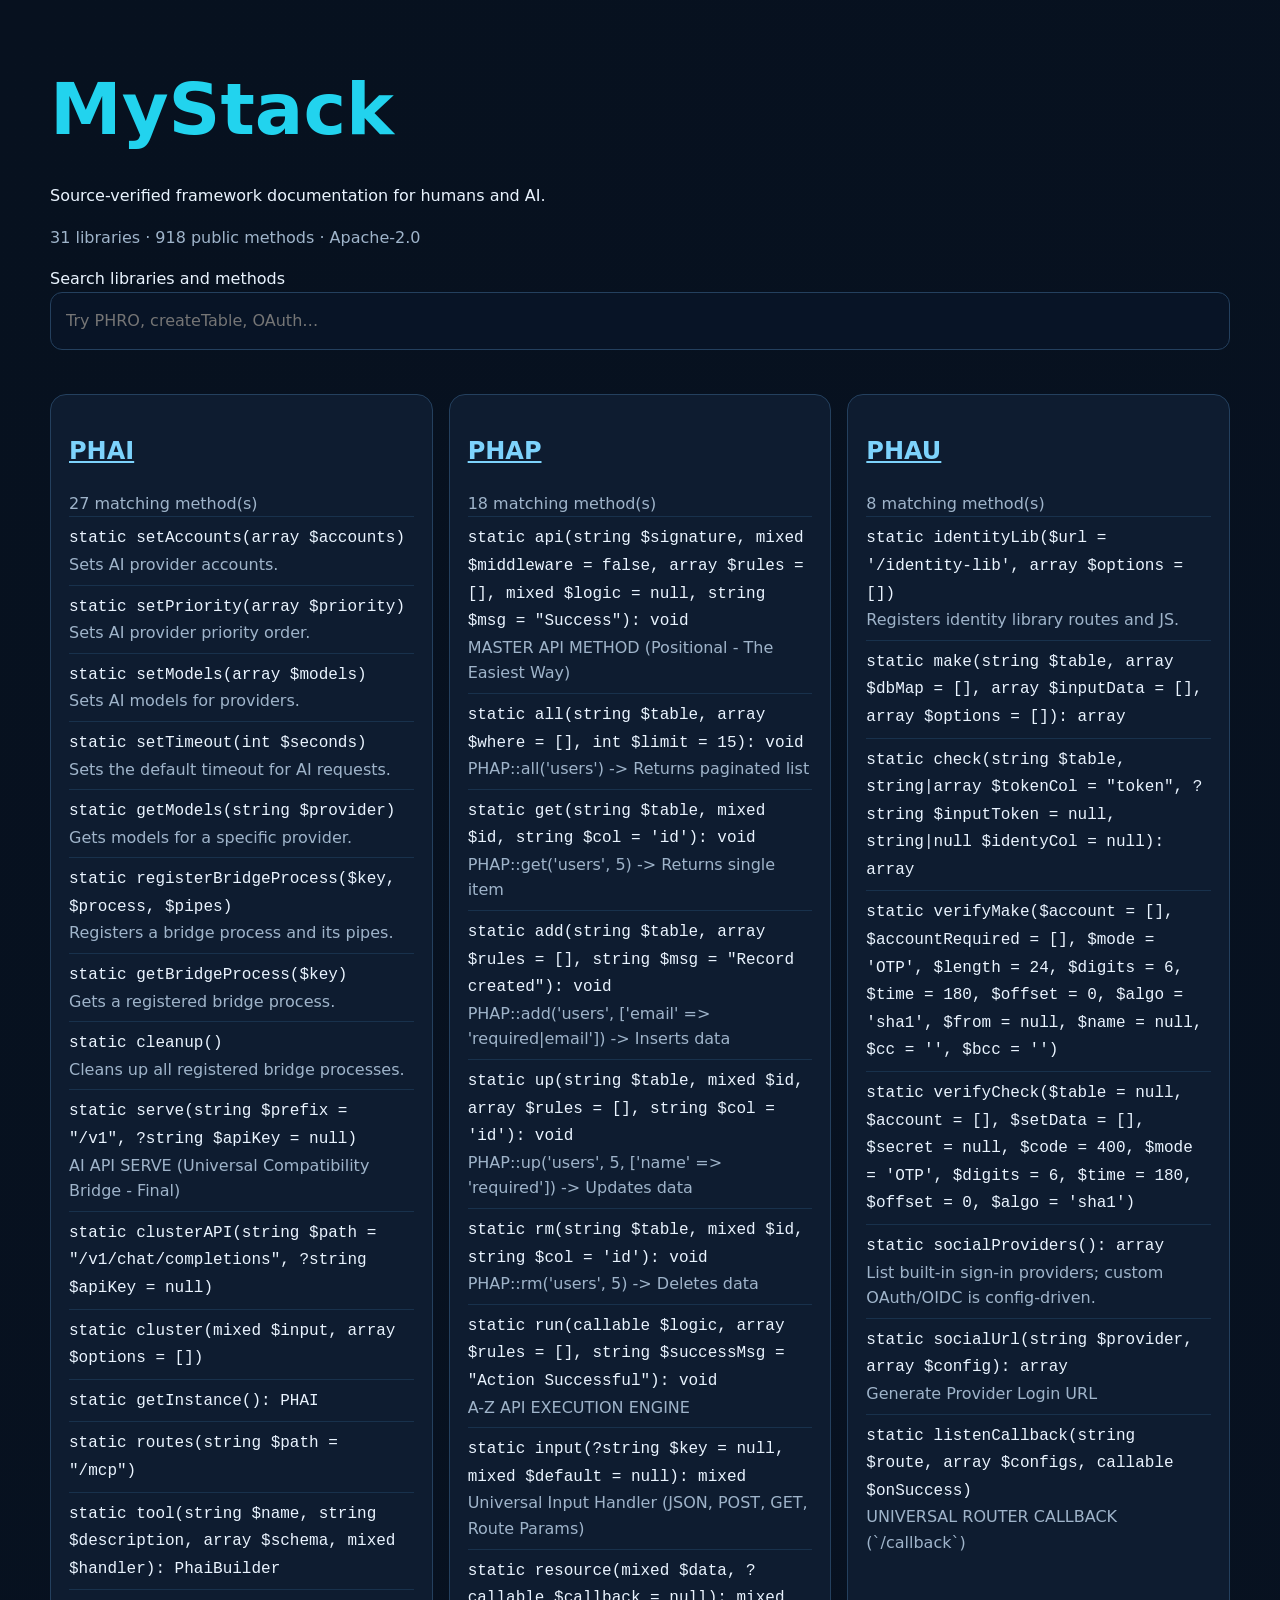
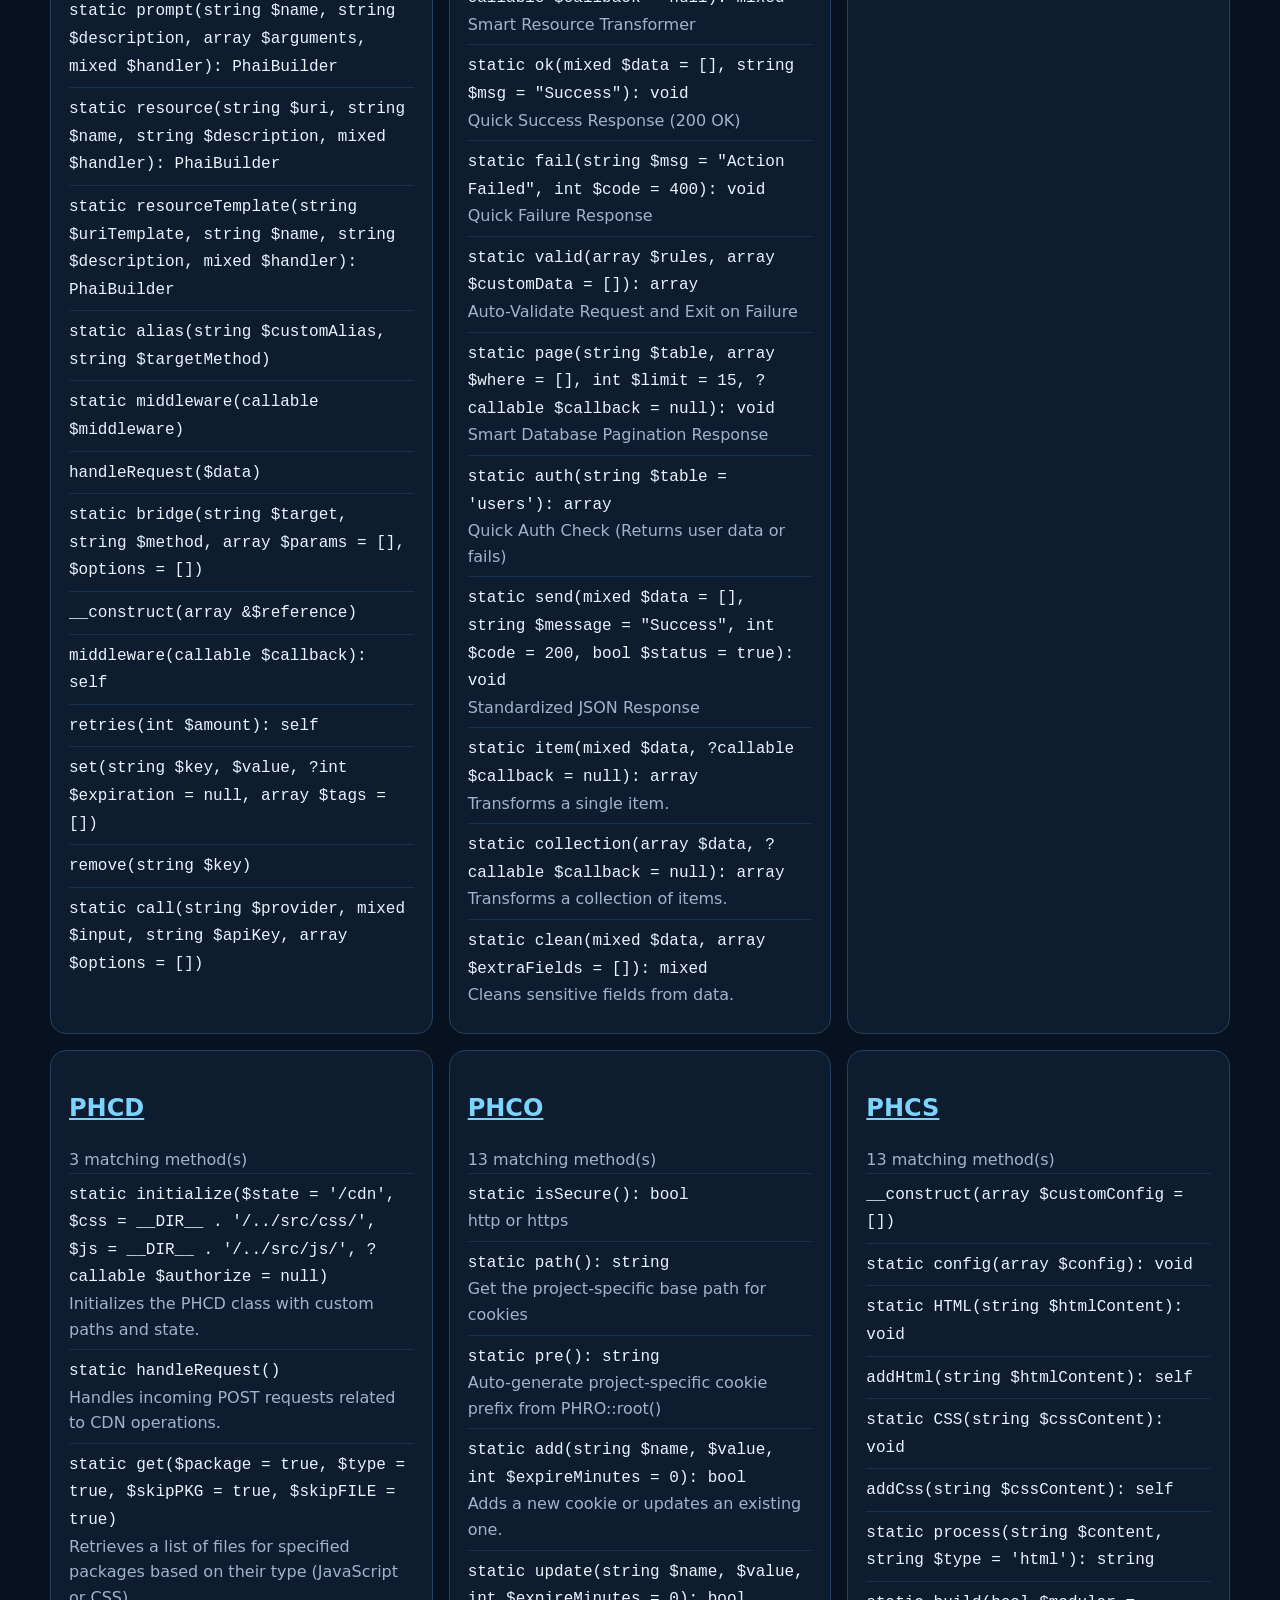
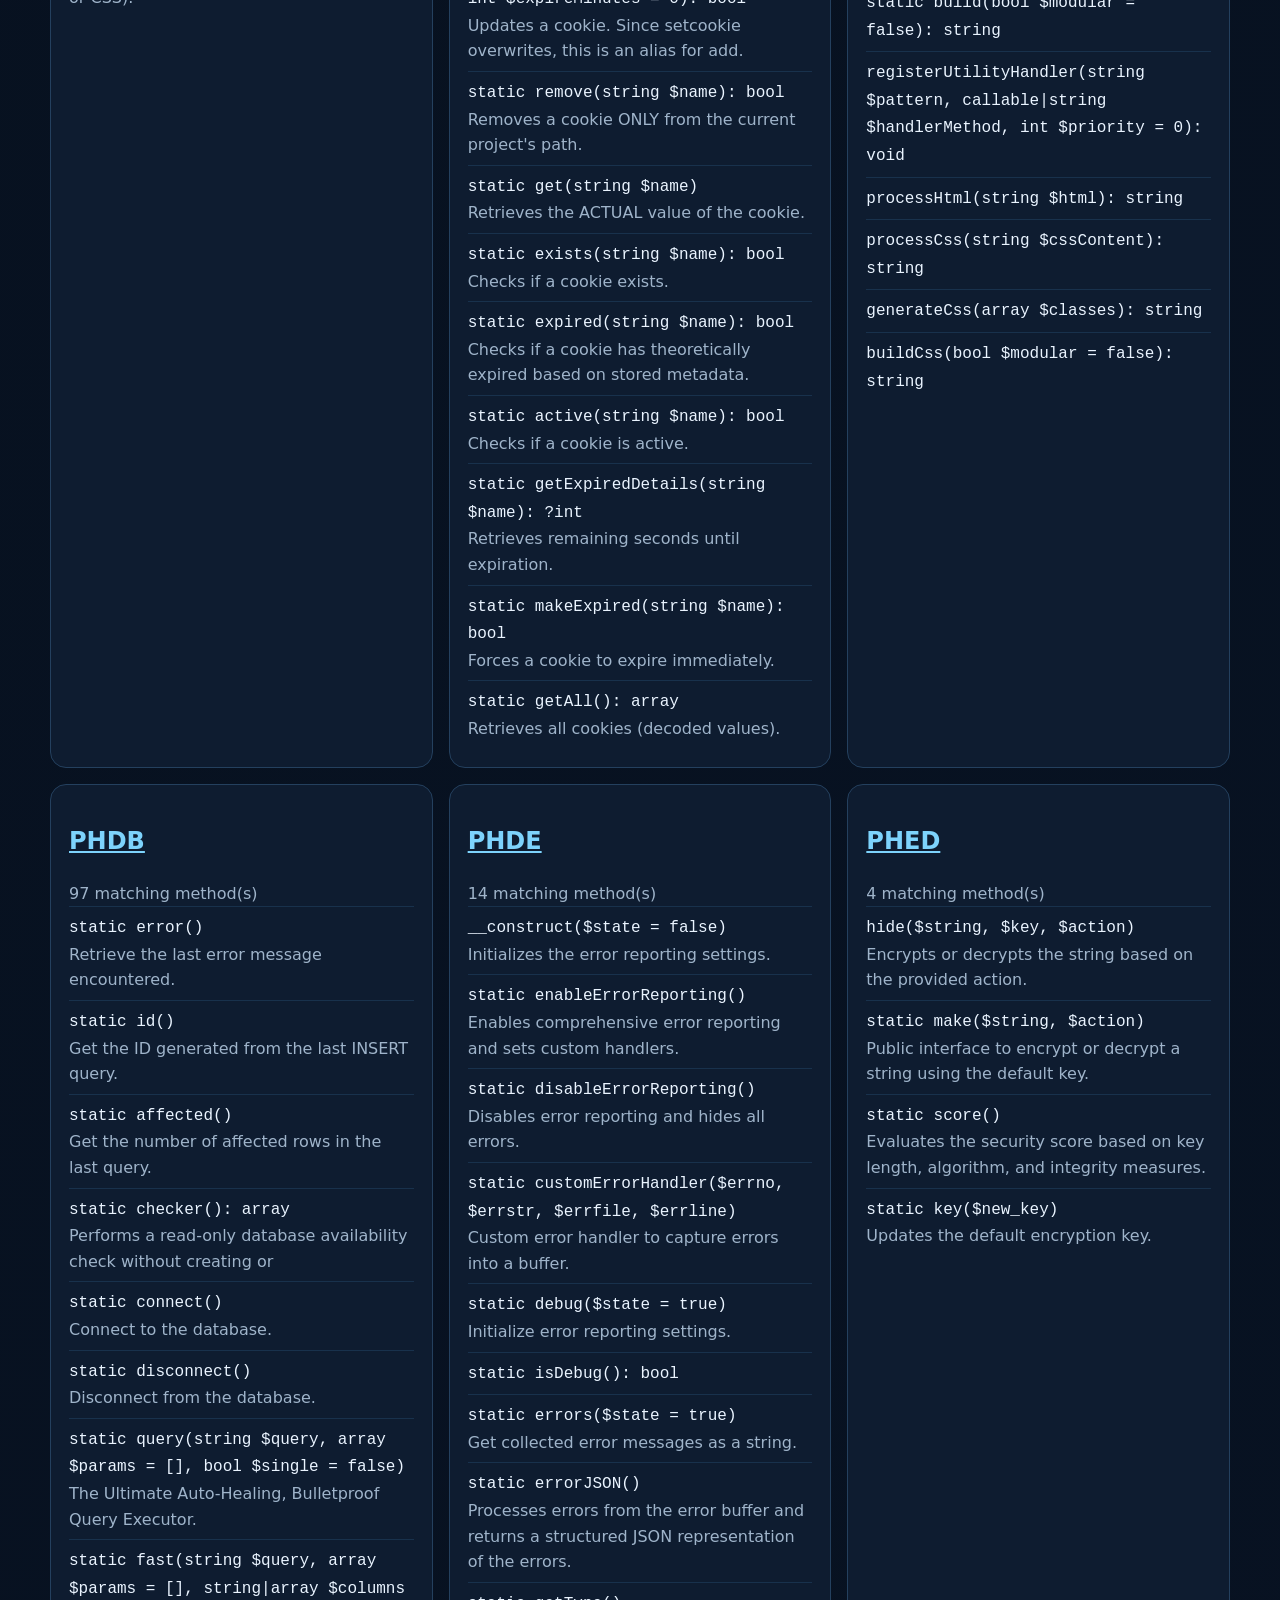
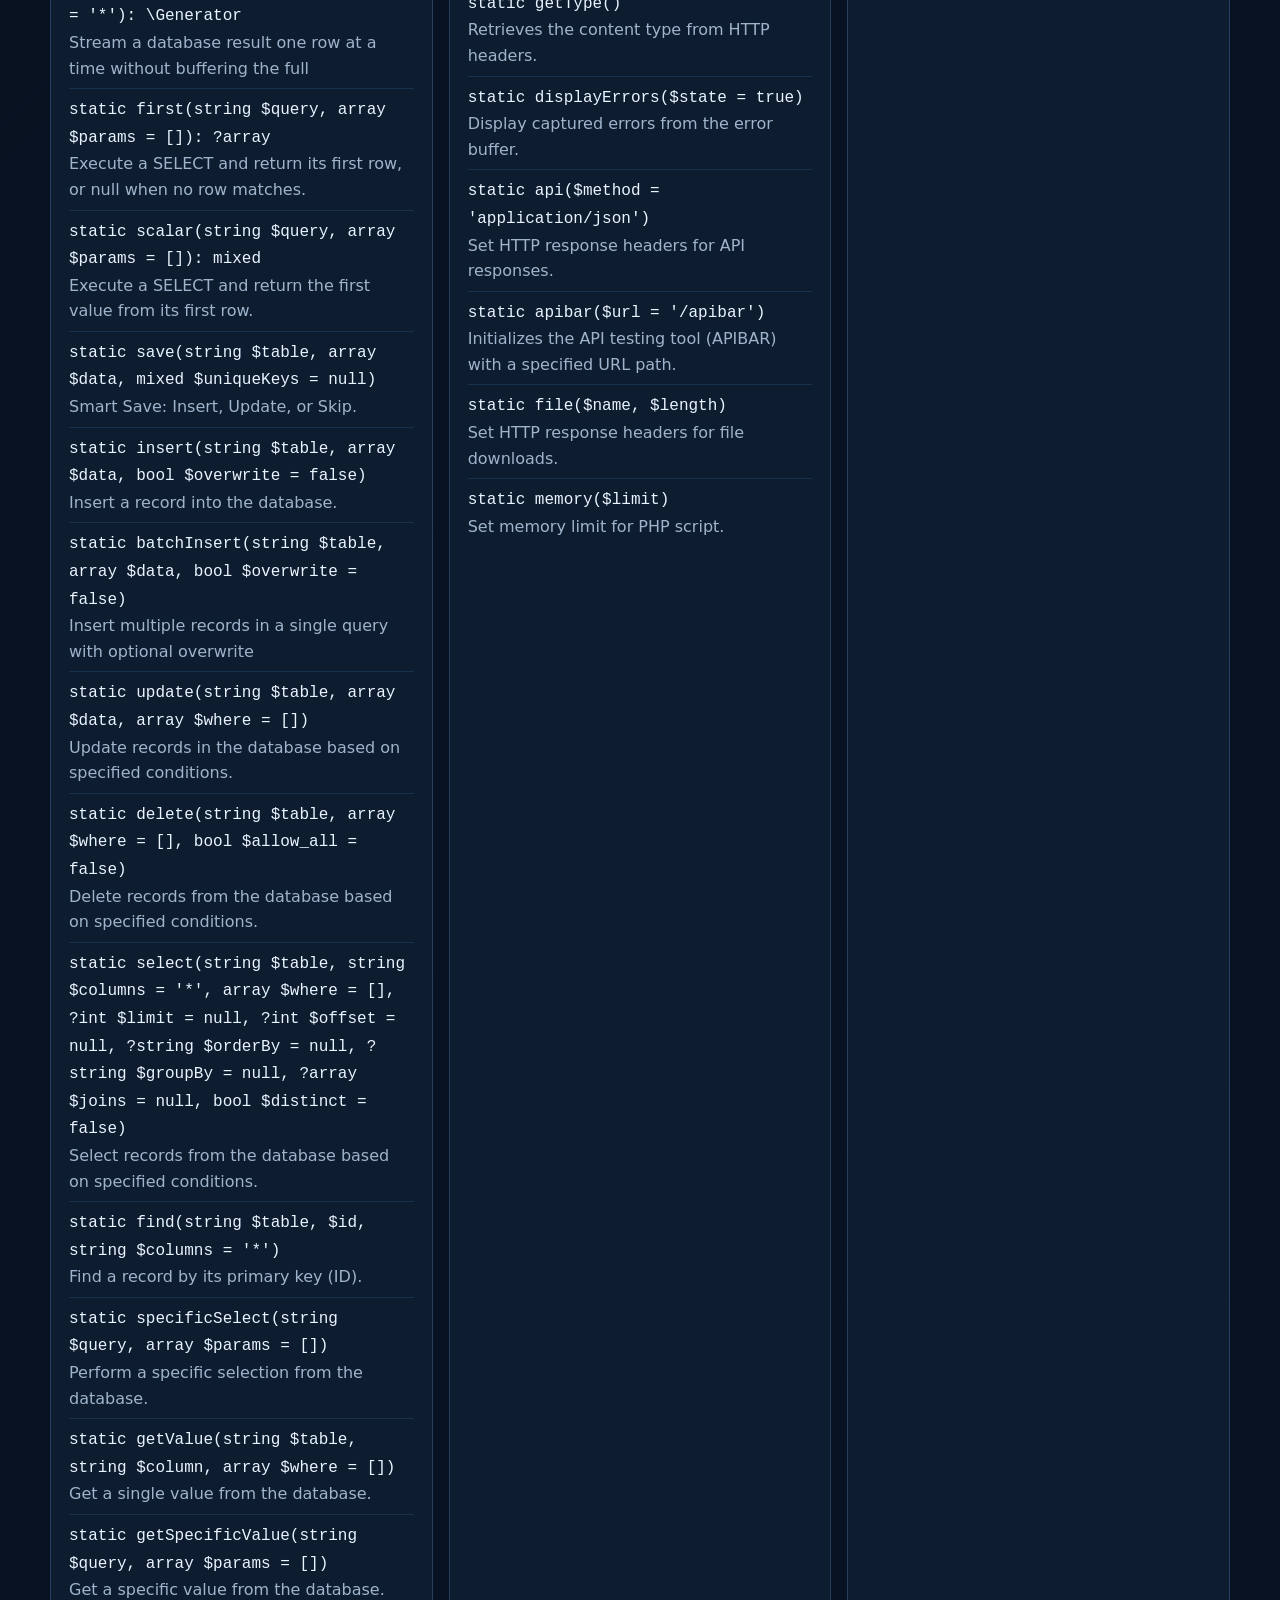
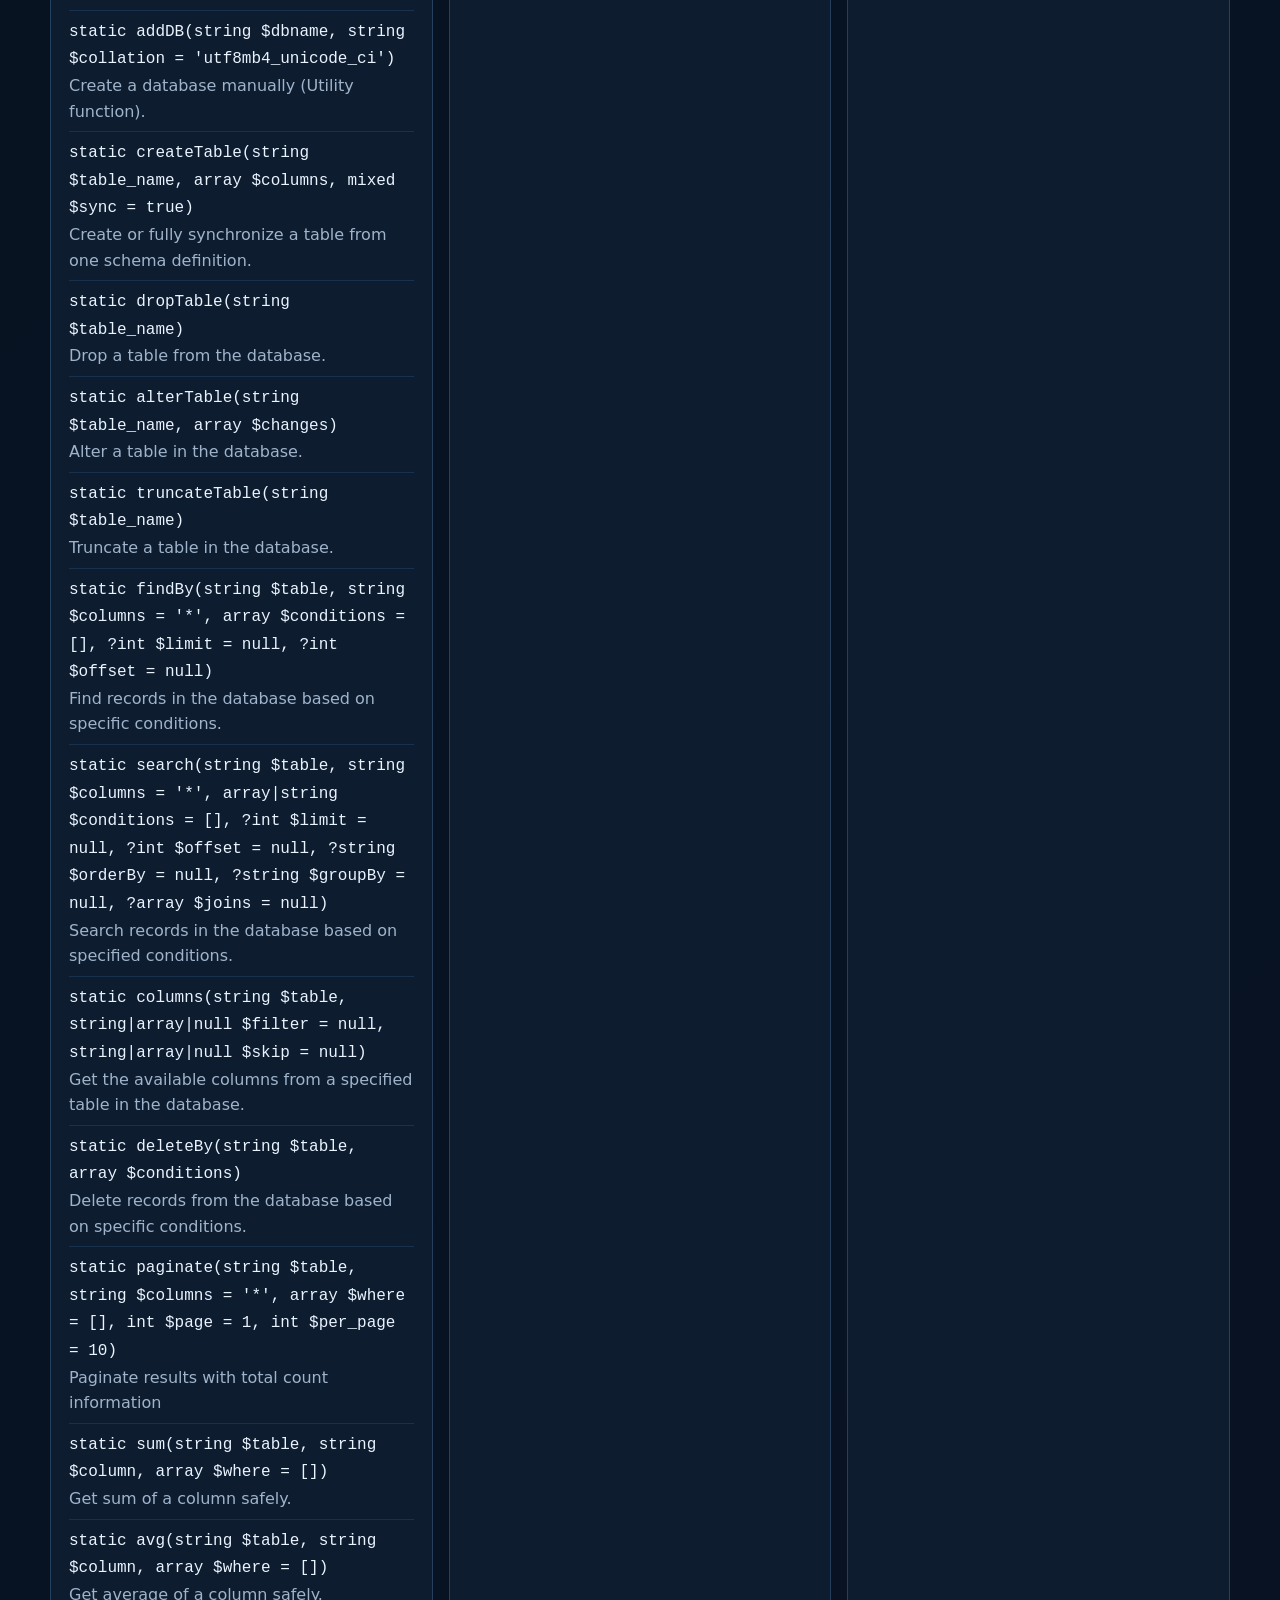
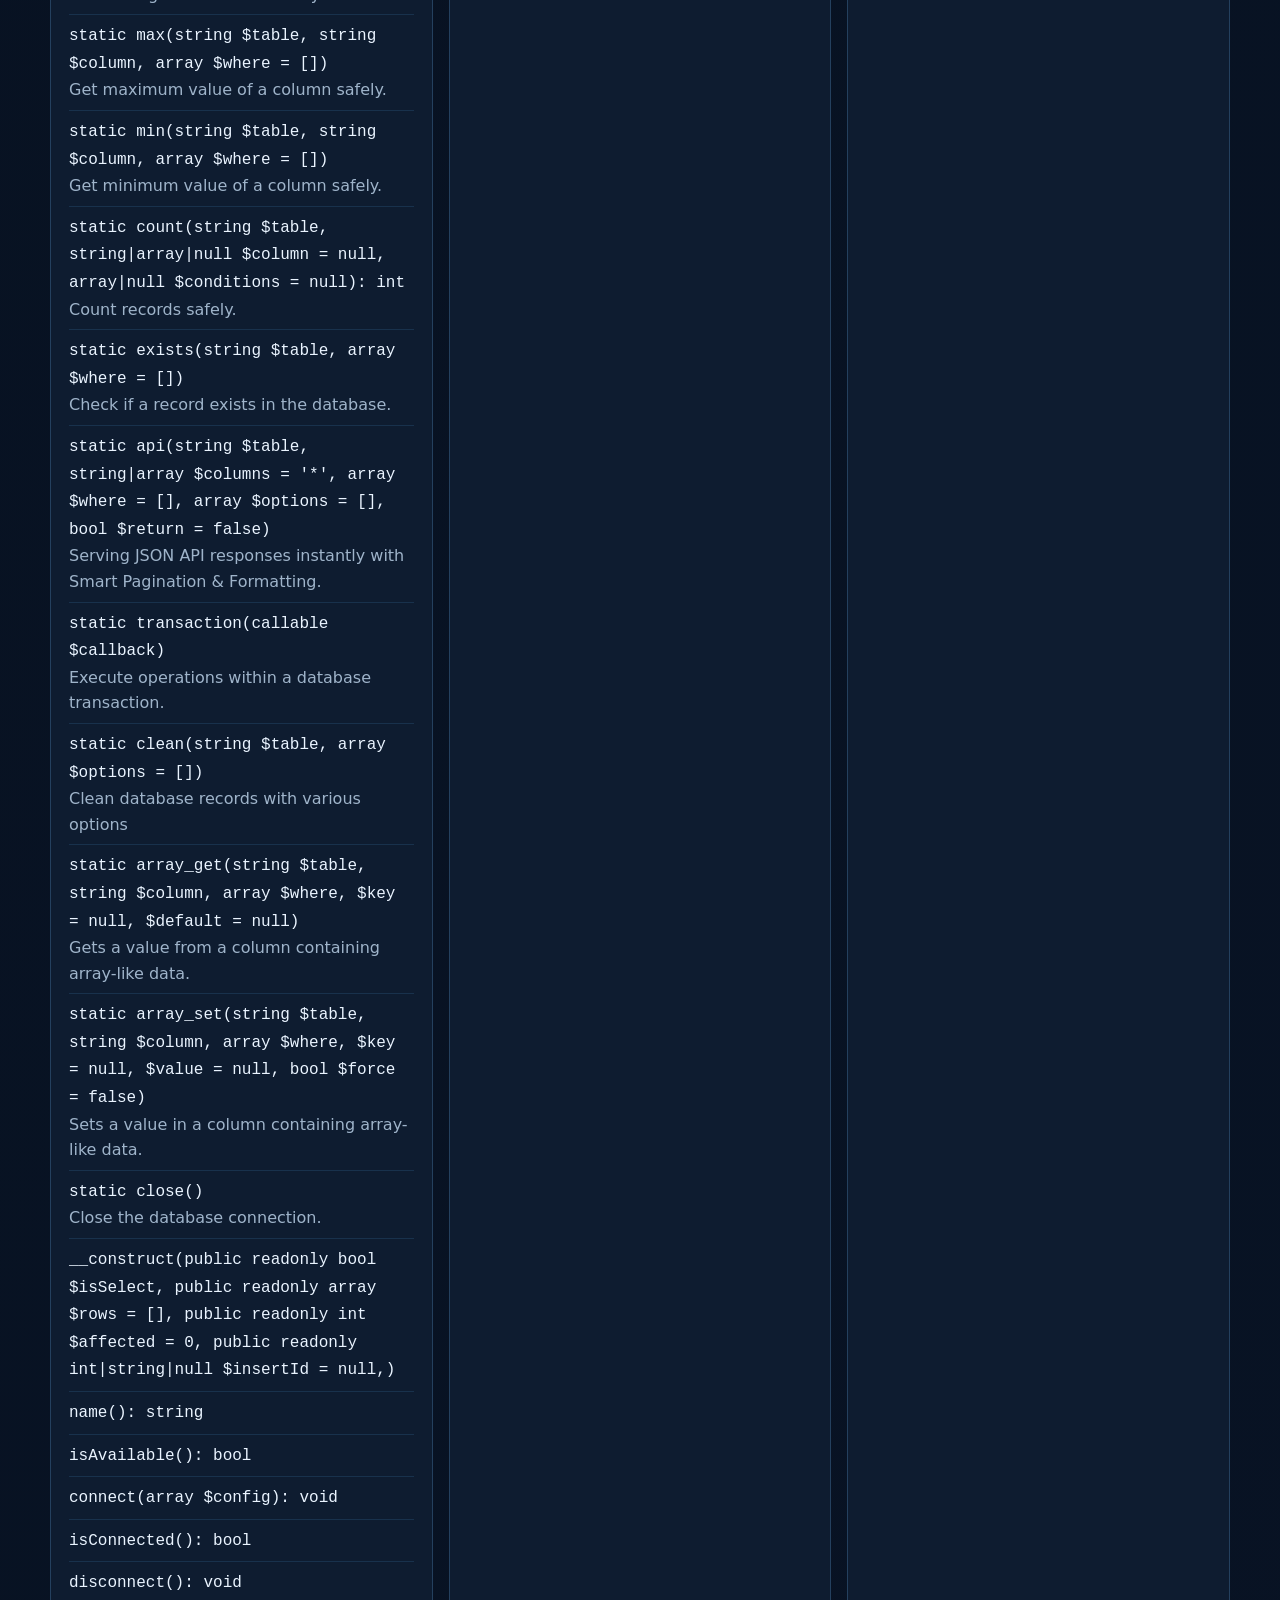
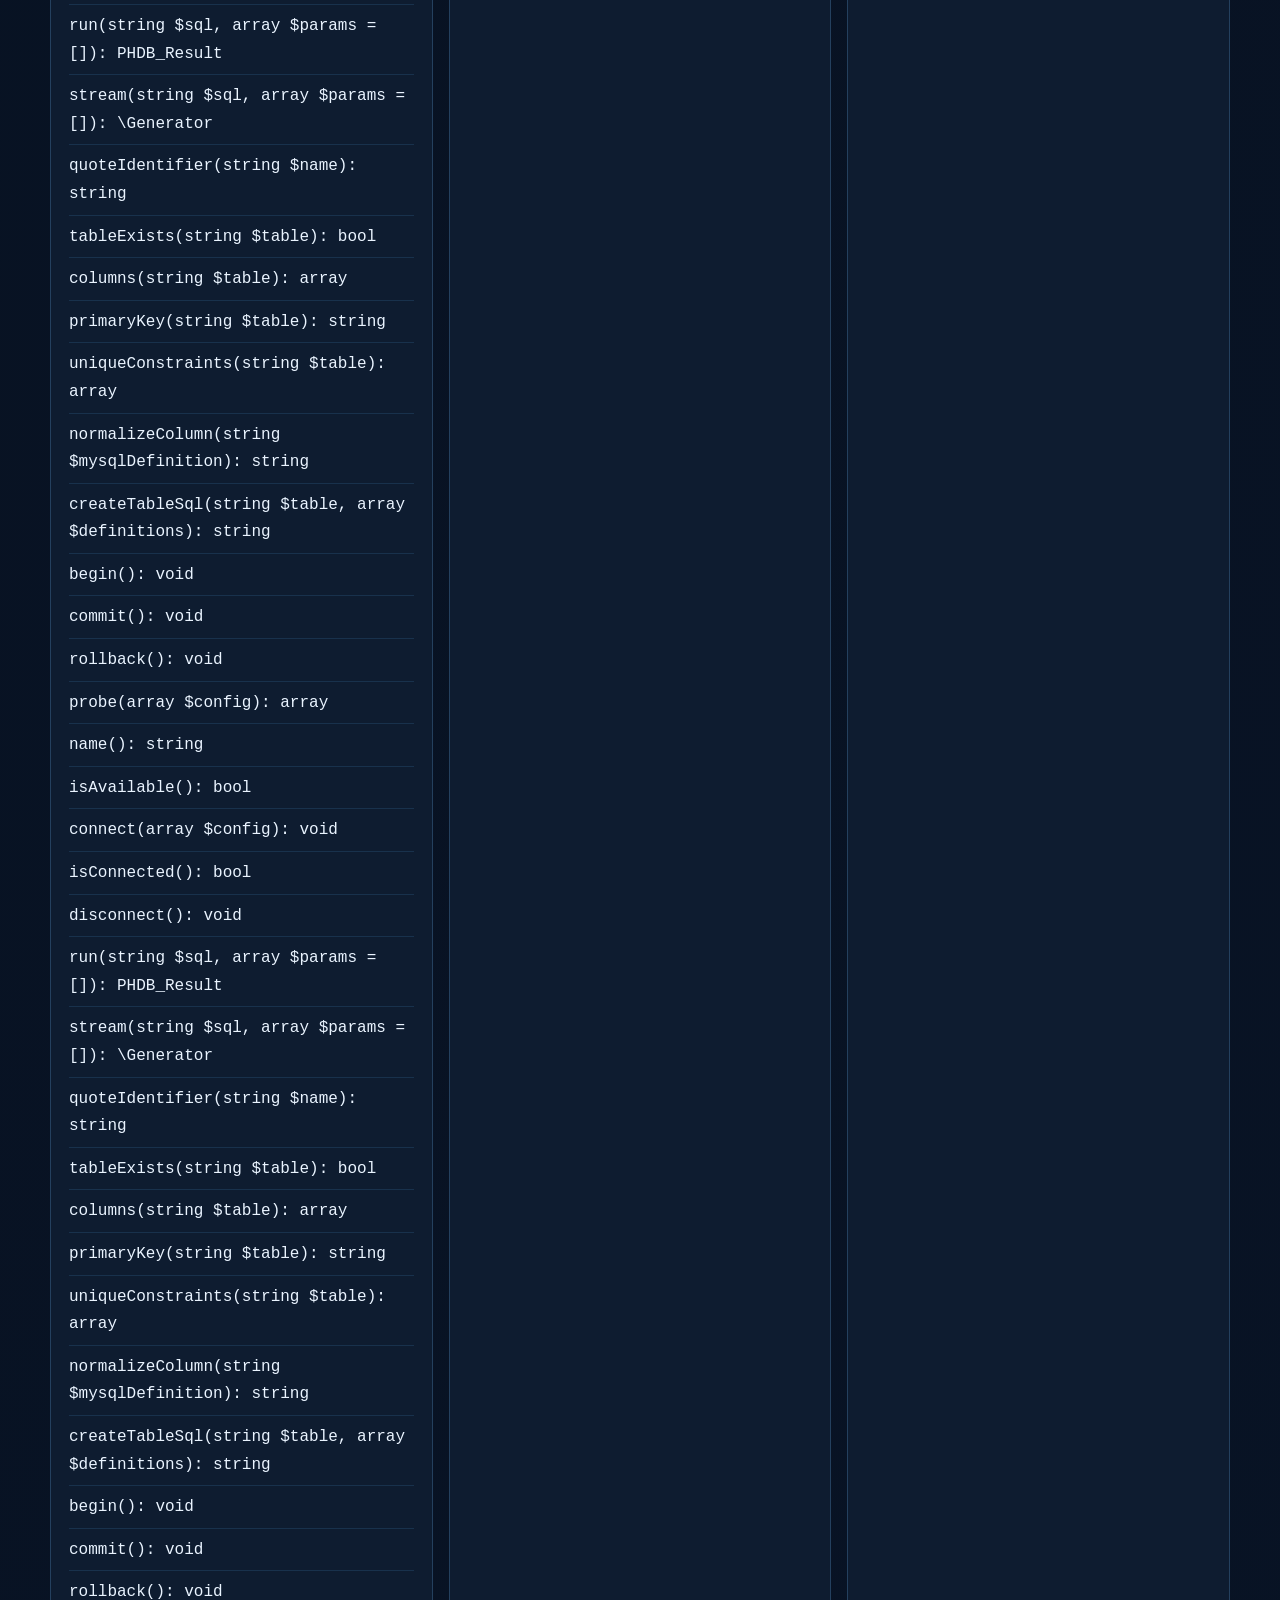
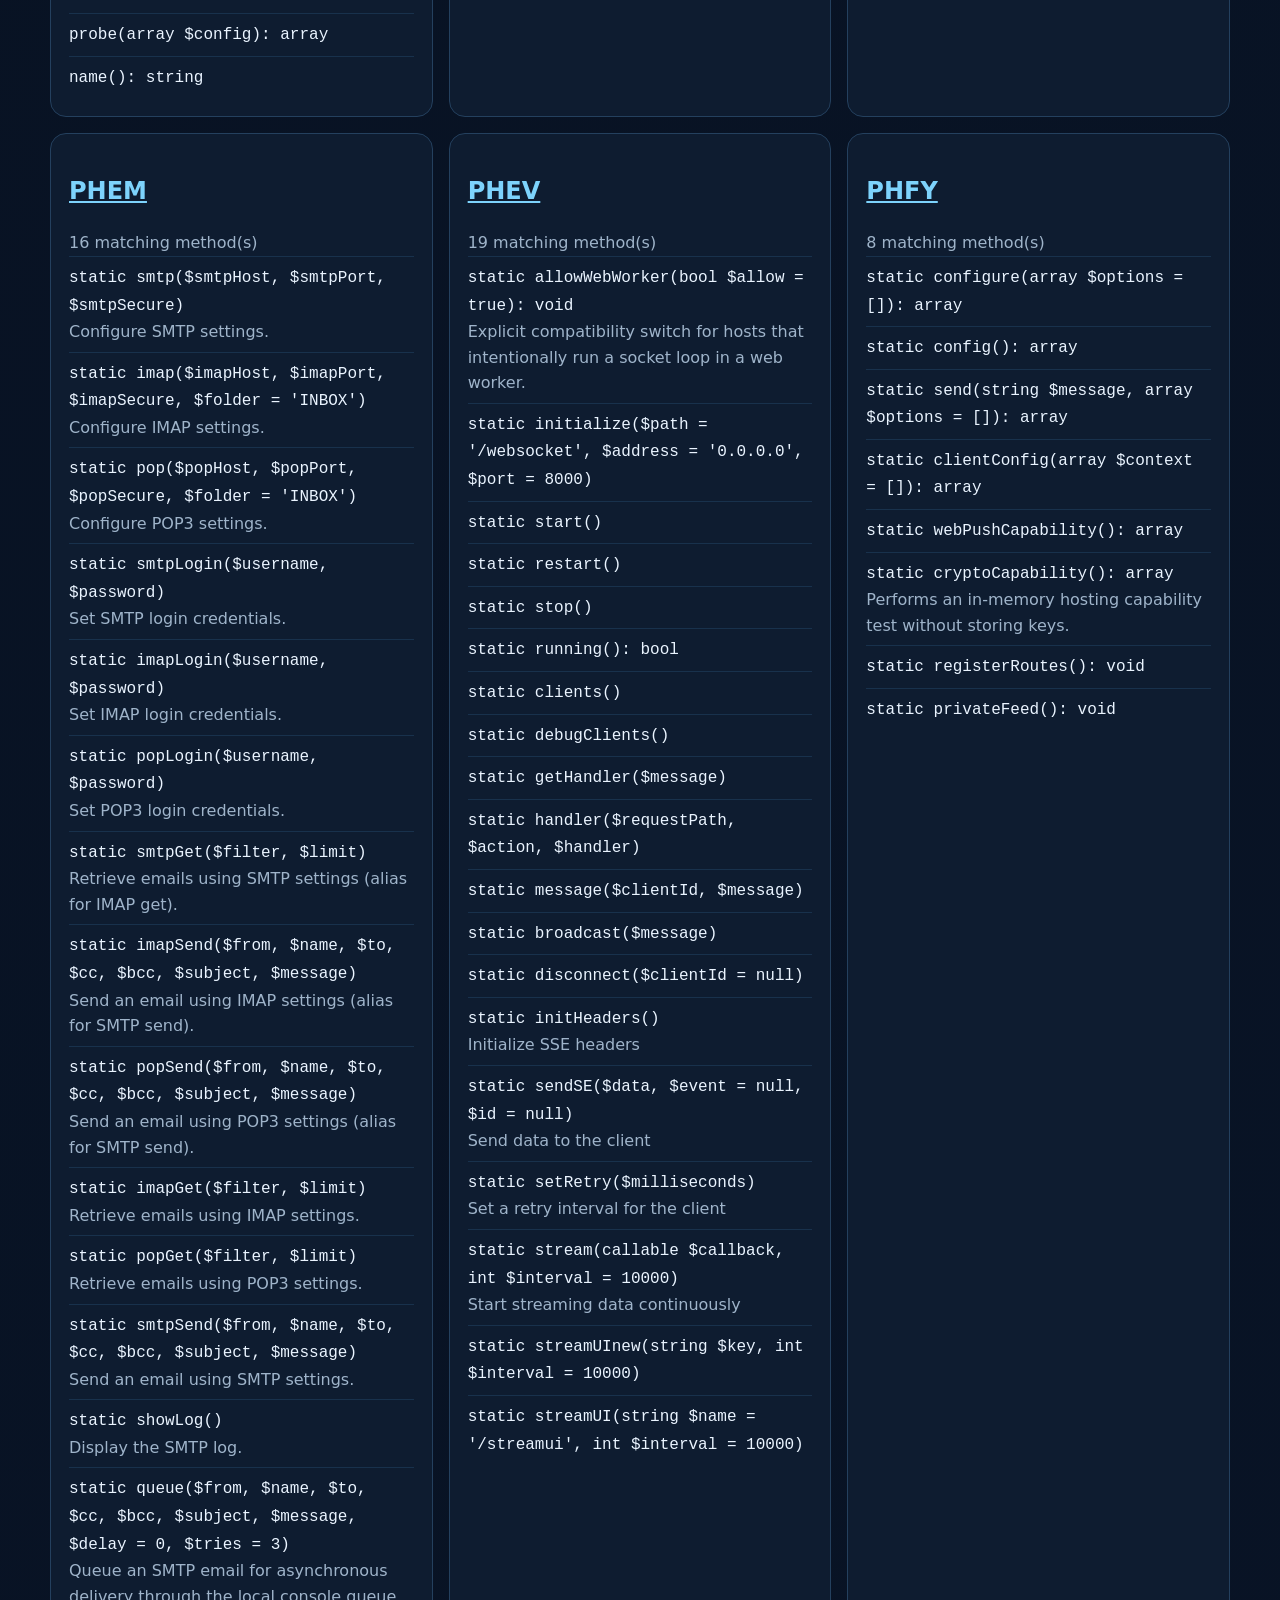
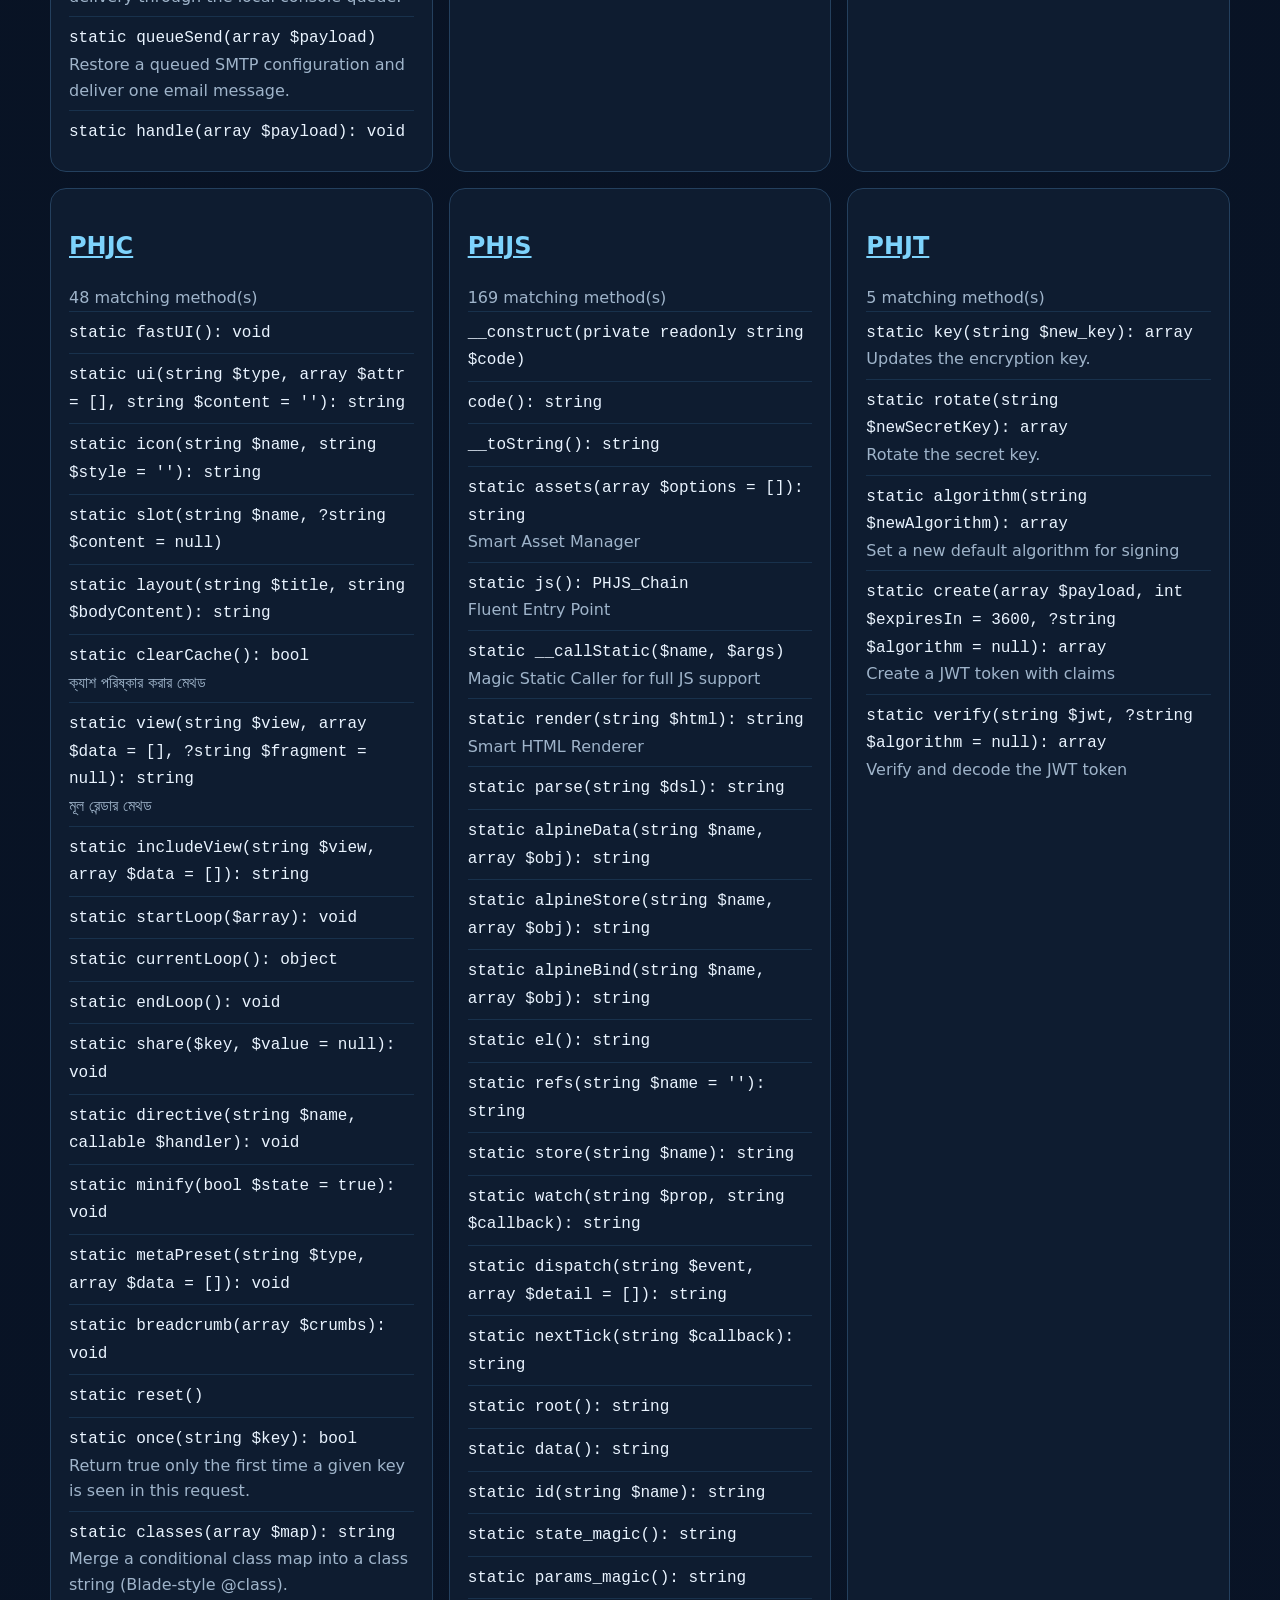
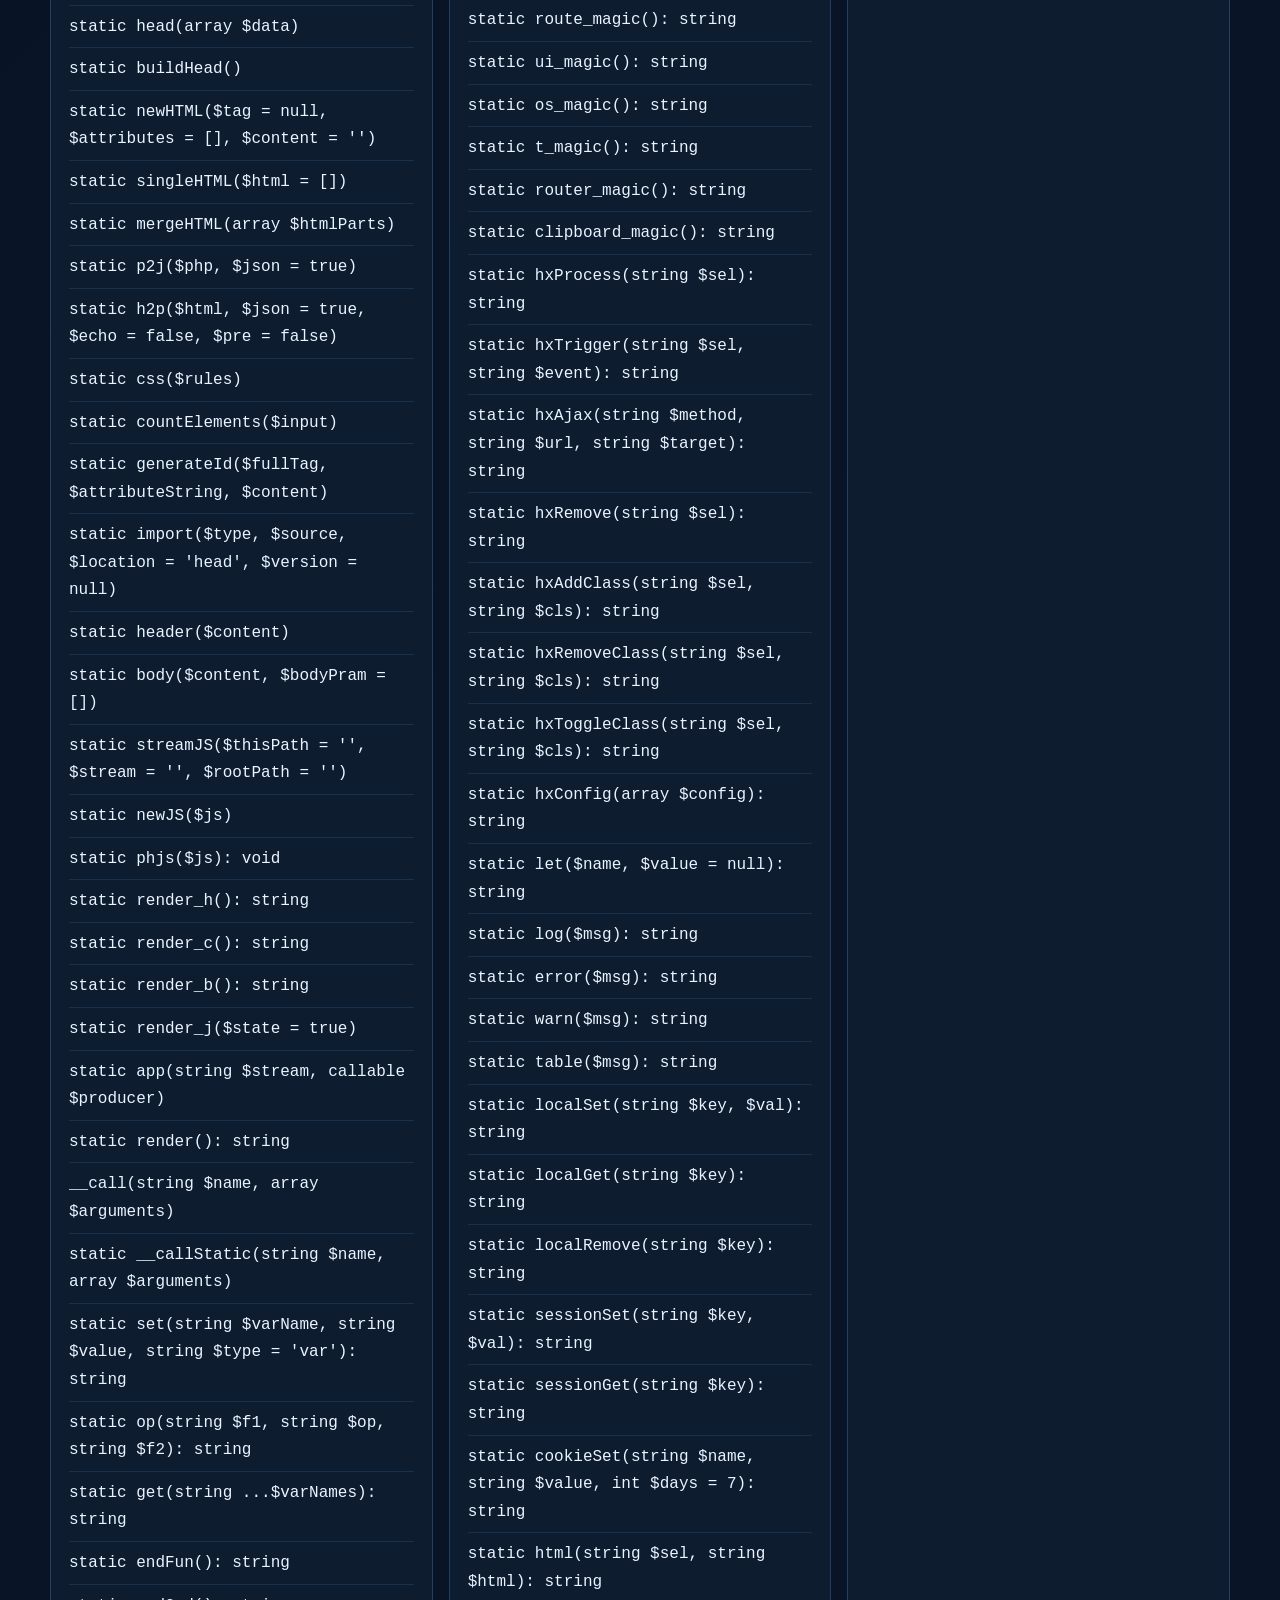
==== commit 189c0c8b: "Add files via upload" ====
--- a/docs/index.html
+++ b/docs/index.html
@@ -1 +1 @@
-<!doctype html><html lang="en"><head><meta charset="utf-8"><meta name="viewport" content="width=device-width,initial-scale=1"><meta name="description" content="MyStack source-verified API documentation"><title>MyStack Documentation</title><style>:root{color-scheme:dark;--b:#07111f;--c:#0e1c30;--l:#24405e;--t:#eaf4ff;--m:#9fb4ca;--a:#22d3ee}*{box-sizing:border-box}body{margin:0;background:linear-gradient(135deg,#07111f,#0b1730);color:var(--t);font:16px/1.6 system-ui,sans-serif}header,main{width:min(1180px,calc(100% - 32px));margin:auto}header{padding:52px 0 20px}h1{font-size:clamp(2rem,7vw,4.5rem);margin:0;color:var(--a)}a{color:#7dd3fc}input{width:100%;padding:15px;border:1px solid var(--l);border-radius:12px;background:#081426;color:var(--t);font:inherit}.grid{display:grid;grid-template-columns:repeat(auto-fit,minmax(min(100%,320px),1fr));gap:16px;padding:24px 0 64px}.card{background:var(--c);border:1px solid var(--l);border-radius:16px;padding:18px;min-width:0}.method{padding:7px 0;border-top:1px solid #18314c;overflow-wrap:anywhere}.muted{color:var(--m)}:focus-visible{outline:3px solid #fbbf24;outline-offset:3px}</style></head><body><header><h1>MyStack</h1><p>Source-verified framework documentation for humans and AI.</p><p class="muted">31 libraries · 844 public methods · Apache-2.0</p><label for="q">Search libraries and methods</label><input id="q" type="search" placeholder="Try PHRO, createTable, OAuth…"></header><main><div id="r" class="grid"></div></main><script>const A={"schema":"https://mystack-framework.github.io/mystack/api-schema","framework":"MyStack","repository":"https://github.com/mystack-framework/mystack","release_model":"rolling main branch; no fixed framework version","generated_from":"library/*.php","source_sha256":"226564e9b882b40db8aac26ad6e4136f88667bfde7c13c798a1eac4f2219eb77","knowledge_sha256":"856d1b829ade2b003243892a44e6feff76b27f83339a6b1422095b79a0e7e265","totals":{"classes":98,"public_methods":844,"public_functions":6},"libraries":[{"name":"PHAI","file":"library/PHAI.php","sha256":"c21a776948b7dc3ae59b95920a462e7c7086fb52007698eeb44f587eea809b7a","classes":["PHAI","PhaiBuilder","PhaiMemory","PHAI_AI"],"public_methods":[{"name":"setAccounts","static":true,"parameters":"array $accounts","return":"","summary":"Sets AI provider accounts."},{"name":"setPriority","static":true,"parameters":"array $priority","return":"","summary":"Sets AI provider priority order."},{"name":"setModels","static":true,"parameters":"array $models","return":"","summary":"Sets AI models for providers."},{"name":"setTimeout","static":true,"parameters":"int $seconds","return":"","summary":"Sets the default timeout for AI requests."},{"name":"getModels","static":true,"parameters":"string $provider","return":"","summary":"Gets models for a specific provider."},{"name":"registerBridgeProcess","static":true,"parameters":"$key, $process, $pipes","return":"","summary":"Registers a bridge process and its pipes."},{"name":"getBridgeProcess","static":true,"parameters":"$key","return":"","summary":"Gets a registered bridge process."},{"name":"cleanup","static":true,"parameters":"","return":"","summary":"Cleans up all registered bridge processes."},{"name":"serve","static":true,"parameters":"string $prefix = \u0022/v1\u0022, ?string $apiKey = null","return":"","summary":"AI API SERVE (Universal Compatibility Bridge - Final)"},{"name":"clusterAPI","static":true,"parameters":"string $path = \u0022/v1/chat/completions\u0022, ?string $apiKey = null","return":"","summary":""},{"name":"cluster","static":true,"parameters":"mixed $input, array $options = []","return":"","summary":""},{"name":"getInstance","static":true,"parameters":"","return":"PHAI","summary":""},{"name":"routes","static":true,"parameters":"string $path = \u0022/mcp\u0022","return":"","summary":""},{"name":"tool","static":true,"parameters":"string $name, string $description, array $schema, mixed $handler","return":"PhaiBuilder","summary":""},{"name":"prompt","static":true,"parameters":"string $name, string $description, array $arguments, mixed $handler","return":"PhaiBuilder","summary":""},{"name":"resource","static":true,"parameters":"string $uri, string $name, string $description, mixed $handler","return":"PhaiBuilder","summary":""},{"name":"resourceTemplate","static":true,"parameters":"string $uriTemplate, string $name, string $description, mixed $handler","return":"PhaiBuilder","summary":""},{"name":"alias","static":true,"parameters":"string $customAlias, string $targetMethod","return":"","summary":""},{"name":"middleware","static":true,"parameters":"callable $middleware","return":"","summary":""},{"name":"handleRequest","static":false,"parameters":"$data","return":"","summary":""},{"name":"bridge","static":true,"parameters":"string $target, string $method, array $params = [], $options = []","return":"","summary":""},{"name":"__construct","static":false,"parameters":"array \u0026$reference","return":"","summary":""},{"name":"middleware","static":false,"parameters":"callable $callback","return":"self","summary":""},{"name":"retries","static":false,"parameters":"int $amount","return":"self","summary":""},{"name":"set","static":false,"parameters":"string $key, $value, ?int $expiration = null, array $tags = []","return":"","summary":""},{"name":"remove","static":false,"parameters":"string $key","return":"","summary":""},{"name":"call","static":true,"parameters":"string $provider, mixed $input, string $apiKey, array $options = []","return":"","summary":""}],"public_functions":[]},{"name":"PHAP","file":"library/PHAP.php","sha256":"5894f45b36c2fa4a9ce2d76ab3a8eb7cb024633bffda15928d7b5c1dc70a0e9d","classes":["PHAP"],"public_methods":[{"name":"api","static":true,"parameters":"string $signature, mixed $middleware = false, array $rules = [], mixed $logic = null, string $msg = \u0022Success\u0022","return":"void","summary":"MASTER API METHOD (Positional - The Easiest Way)"},{"name":"all","static":true,"parameters":"string $table, array $where = [], int $limit = 15","return":"void","summary":"PHAP::all(\u0027users\u0027) -\u003E Returns paginated list"},{"name":"get","static":true,"parameters":"string $table, mixed $id, string $col = \u0027id\u0027","return":"void","summary":"PHAP::get(\u0027users\u0027, 5) -\u003E Returns single item"},{"name":"add","static":true,"parameters":"string $table, array $rules = [], string $msg = \u0022Record created\u0022","return":"void","summary":"PHAP::add(\u0027users\u0027, [\u0027email\u0027 =\u003E \u0027required|email\u0027]) -\u003E Inserts data"},{"name":"up","static":true,"parameters":"string $table, mixed $id, array $rules = [], string $col = \u0027id\u0027","return":"void","summary":"PHAP::up(\u0027users\u0027, 5, [\u0027name\u0027 =\u003E \u0027required\u0027]) -\u003E Updates data"},{"name":"rm","static":true,"parameters":"string $table, mixed $id, string $col = \u0027id\u0027","return":"void","summary":"PHAP::rm(\u0027users\u0027, 5) -\u003E Deletes data"},{"name":"run","static":true,"parameters":"callable $logic, array $rules = [], string $successMsg = \u0022Action Successful\u0022","return":"void","summary":"A-Z API EXECUTION ENGINE"},{"name":"input","static":true,"parameters":"?string $key = null, mixed $default = null","return":"mixed","summary":"Universal Input Handler (JSON, POST, GET, Route Params)"},{"name":"resource","static":true,"parameters":"mixed $data, ?callable $callback = null","return":"mixed","summary":"Smart Resource Transformer"},{"name":"ok","static":true,"parameters":"mixed $data = [], string $msg = \u0022Success\u0022","return":"void","summary":"Quick Success Response (200 OK)"},{"name":"fail","static":true,"parameters":"string $msg = \u0022Action Failed\u0022, int $code = 400","return":"void","summary":"Quick Failure Response"},{"name":"valid","static":true,"parameters":"array $rules, array $customData = []","return":"array","summary":"Auto-Validate Request and Exit on Failure"},{"name":"page","static":true,"parameters":"string $table, array $where = [], int $limit = 15, ?callable $callback = null","return":"void","summary":"Smart Database Pagination Response"},{"name":"auth","static":true,"parameters":"string $table = \u0027users\u0027","return":"array","summary":"Quick Auth Check (Returns user data or fails)"},{"name":"send","static":true,"parameters":"mixed $data = [], string $message = \u0022Success\u0022, int $code = 200, bool $status = true","return":"void","summary":"Standardized JSON Response"},{"name":"item","static":true,"parameters":"mixed $data, ?callable $callback = null","return":"array","summary":"Transforms a single item."},{"name":"collection","static":true,"parameters":"array $data, ?callable $callback = null","return":"array","summary":"Transforms a collection of items."},{"name":"clean","static":true,"parameters":"mixed $data, array $extraFields = []","return":"mixed","summary":"Cleans sensitive fields from data."}],"public_functions":[]},{"name":"PHAU","file":"library/PHAU.php","sha256":"d8d48e4625c02a902b014428b1039b4dd81aa5e2c985cde433ca7968416d6f6f","classes":["PHAU"],"public_methods":[{"name":"identityLib","static":true,"parameters":"$url = \u0027/identity-lib\u0027, array $options = []","return":"","summary":"Registers identity library routes and JS."},{"name":"make","static":true,"parameters":"string $table, array $dbMap = [], array $inputData = [], array $options = []","return":"array","summary":""},{"name":"check","static":true,"parameters":"string $table, string|array $tokenCol = \u0022token\u0022, ?string $inputToken = null, string|null $identyCol = null","return":"array","summary":""},{"name":"verifyMake","static":true,"parameters":"$account = [], $accountRequired = [], $mode = \u0027OTP\u0027, $length = 24, $digits = 6, $time = 180, $offset = 0, $algo = \u0027sha1\u0027, $from = null, $name = null, $cc = \u0027\u0027, $bcc = \u0027\u0027","return":"","summary":""},{"name":"verifyCheck","static":true,"parameters":"$table = null, $account = [], $setData = [], $secret = null, $code = 400, $mode = \u0027OTP\u0027, $digits = 6, $time = 180, $offset = 0, $algo = \u0027sha1\u0027","return":"","summary":""},{"name":"socialProviders","static":true,"parameters":"","return":"array","summary":"List built-in sign-in providers; custom OAuth/OIDC is config-driven."},{"name":"socialUrl","static":true,"parameters":"string $provider, array $config","return":"array","summary":"Generate Provider Login URL"},{"name":"listenCallback","static":true,"parameters":"string $route, array $configs, callable $onSuccess","return":"","summary":"UNIVERSAL ROUTER CALLBACK (`/callback`)"}],"public_functions":[]},{"name":"PHCD","file":"library/PHCD.php","sha256":"ca51043124e43736c326a0e47974ca81d0cd9b3e9fc9fefbbe8c5559badef40e","classes":["PHCD"],"public_methods":[{"name":"initialize","static":true,"parameters":"$state = \u0027/cdn\u0027, $css = __DIR__ . \u0027/../src/css/\u0027, $js = __DIR__ . \u0027/../src/js/\u0027, ?callable $authorize = null","return":"","summary":"Initializes the PHCD class with custom paths and state."},{"name":"handleRequest","static":true,"parameters":"","return":"","summary":"Handles incoming POST requests related to CDN operations."},{"name":"get","static":true,"parameters":"$package = true, $type = true, $skipPKG = true, $skipFILE = true","return":"","summary":"Retrieves a list of files for specified packages based on their type (JavaScript or CSS)."}],"public_functions":[]},{"name":"PHCO","file":"library/PHCO.php","sha256":"91b944f90be0563acb7d497e9095cd0200f169dabd53dfb2064a45b71865c815","classes":["PHCO"],"public_methods":[{"name":"isSecure","static":true,"parameters":"","return":"bool","summary":"http or https"},{"name":"path","static":true,"parameters":"","return":"string","summary":"Get the project-specific base path for cookies"},{"name":"pre","static":true,"parameters":"","return":"string","summary":"Auto-generate project-specific cookie prefix from PHRO::root()"},{"name":"add","static":true,"parameters":"string $name, $value, int $expireMinutes = 0","return":"bool","summary":"Adds a new cookie or updates an existing one."},{"name":"update","static":true,"parameters":"string $name, $value, int $expireMinutes = 0","return":"bool","summary":"Updates a cookie. Since setcookie overwrites, this is an alias for add."},{"name":"remove","static":true,"parameters":"string $name","return":"bool","summary":"Removes a cookie ONLY from the current project\u0027s path."},{"name":"get","static":true,"parameters":"string $name","return":"","summary":"Retrieves the ACTUAL value of the cookie."},{"name":"exists","static":true,"parameters":"string $name","return":"bool","summary":"Checks if a cookie exists."},{"name":"expired","static":true,"parameters":"string $name","return":"bool","summary":"Checks if a cookie has theoretically expired based on stored metadata."},{"name":"active","static":true,"parameters":"string $name","return":"bool","summary":"Checks if a cookie is active."},{"name":"getExpiredDetails","static":true,"parameters":"string $name","return":"?int","summary":"Retrieves remaining seconds until expiration."},{"name":"makeExpired","static":true,"parameters":"string $name","return":"bool","summary":"Forces a cookie to expire immediately."},{"name":"getAll","static":true,"parameters":"","return":"array","summary":"Retrieves all cookies (decoded values)."}],"public_functions":[]},{"name":"PHCS","file":"library/PHCS.php","sha256":"d3285fa72479d88d414a1bc76212e6f5fa5ddf9106217d2c839def5e1199c041","classes":["PHCS"],"public_methods":[{"name":"__construct","static":false,"parameters":"array $customConfig = []","return":"","summary":""},{"name":"config","static":true,"parameters":"array $config","return":"void","summary":""},{"name":"HTML","static":true,"parameters":"string $htmlContent","return":"void","summary":""},{"name":"addHtml","static":false,"parameters":"string $htmlContent","return":"self","summary":""},{"name":"CSS","static":true,"parameters":"string $cssContent","return":"void","summary":""},{"name":"addCss","static":false,"parameters":"string $cssContent","return":"self","summary":""},{"name":"process","static":true,"parameters":"string $content, string $type = \u0027html\u0027","return":"string","summary":""},{"name":"build","static":true,"parameters":"bool $modular = false","return":"string","summary":""},{"name":"registerUtilityHandler","static":false,"parameters":"string $pattern, callable|string $handlerMethod, int $priority = 0","return":"void","summary":""},{"name":"processHtml","static":false,"parameters":"string $html","return":"string","summary":""},{"name":"processCss","static":false,"parameters":"string $cssContent","return":"string","summary":""},{"name":"generateCss","static":false,"parameters":"array $classes","return":"string","summary":""},{"name":"buildCss","static":false,"parameters":"bool $modular = false","return":"string","summary":""}],"public_functions":[]},{"name":"PHDB","file":"library/PHDB.php","sha256":"dad7bc749d25b2053ce00ada2b4c422613a41aa0a8a5f99a8286e9cb9341dfca","classes":["PHDB"],"public_methods":[{"name":"error","static":true,"parameters":"","return":"","summary":"Retrieve the last error message encountered."},{"name":"id","static":true,"parameters":"","return":"","summary":"Get the ID generated from the last INSERT query."},{"name":"affected","static":true,"parameters":"","return":"","summary":"Get the number of affected rows in the last query."},{"name":"checker","static":true,"parameters":"","return":"array","summary":"Performs a read-only database availability check without creating or"},{"name":"connect","static":true,"parameters":"","return":"","summary":"Connect to the database."},{"name":"disconnect","static":true,"parameters":"","return":"","summary":"Disconnect from the database."},{"name":"query","static":true,"parameters":"string $query, array $params = [], bool $single = false","return":"","summary":"The Ultimate Auto-Healing, Bulletproof Query Executor."},{"name":"fast","static":true,"parameters":"string $query, array $params = [], string|array $columns = \u0027*\u0027","return":"\\Generator","summary":"Stream a database result one row at a time without buffering the full"},{"name":"first","static":true,"parameters":"string $query, array $params = []","return":"?array","summary":"Execute a SELECT and return its first row, or null when no row matches."},{"name":"scalar","static":true,"parameters":"string $query, array $params = []","return":"mixed","summary":"Execute a SELECT and return the first value from its first row."},{"name":"save","static":true,"parameters":"string $table, array $data, mixed $uniqueKeys = null","return":"","summary":"Smart Save: Insert, Update, or Skip."},{"name":"insert","static":true,"parameters":"string $table, array $data, bool $overwrite = false","return":"","summary":"Insert a record into the database."},{"name":"batchInsert","static":true,"parameters":"string $table, array $data, bool $overwrite = false","return":"","summary":"Insert multiple records in a single query with optional overwrite"},{"name":"update","static":true,"parameters":"string $table, array $data, array $where = []","return":"","summary":"Update records in the database based on specified conditions."},{"name":"delete","static":true,"parameters":"string $table, array $where = [], bool $allow_all = false","return":"","summary":"Delete records from the database based on specified conditions."},{"name":"select","static":true,"parameters":"string $table, string $columns = \u0027*\u0027, array $where = [], ?int $limit = null, ?int $offset = null, ?string $orderBy = null, ?string $groupBy = null, ?array $joins = null, bool $distinct = false","return":"","summary":"Select records from the database based on specified conditions."},{"name":"find","static":true,"parameters":"string $table, $id, string $columns = \u0027*\u0027","return":"","summary":"Find a record by its primary key (ID)."},{"name":"specificSelect","static":true,"parameters":"string $query, array $params = []","return":"","summary":"Perform a specific selection from the database."},{"name":"getValue","static":true,"parameters":"string $table, string $column, array $where = []","return":"","summary":"Get a single value from the database."},{"name":"getSpecificValue","static":true,"parameters":"string $query, array $params = []","return":"","summary":"Get a specific value from the database."},{"name":"addDB","static":true,"parameters":"string $dbname, string $collation = \u0027utf8mb4_unicode_ci\u0027","return":"","summary":"Create a database manually (Utility function)."},{"name":"createTable","static":true,"parameters":"string $table_name, array $columns, mixed $sync = true","return":"","summary":"Create or fully synchronize a table from one schema definition."},{"name":"dropTable","static":true,"parameters":"string $table_name","return":"","summary":"Drop a table from the database."},{"name":"alterTable","static":true,"parameters":"string $table_name, array $changes","return":"","summary":"Alter a table in the database."},{"name":"truncateTable","static":true,"parameters":"string $table_name","return":"","summary":"Truncate a table in the database."},{"name":"findBy","static":true,"parameters":"string $table, string $columns = \u0027*\u0027, array $conditions = [], ?int $limit = null, ?int $offset = null","return":"","summary":"Find records in the database based on specific conditions."},{"name":"search","static":true,"parameters":"string $table, string $columns = \u0027*\u0027, array|string $conditions = [], ?int $limit = null, ?int $offset = null, ?string $orderBy = null, ?string $groupBy = null, ?array $joins = null","return":"","summary":"Search records in the database based on specified conditions."},{"name":"columns","static":true,"parameters":"string $table, string|array|null $filter = null, string|array|null $skip = null","return":"","summary":"Get the available columns from a specified table in the database."},{"name":"deleteBy","static":true,"parameters":"string $table, array $conditions","return":"","summary":"Delete records from the database based on specific conditions."},{"name":"paginate","static":true,"parameters":"string $table, string $columns = \u0027*\u0027, array $where = [], int $page = 1, int $per_page = 10","return":"","summary":"Paginate results with total count information"},{"name":"sum","static":true,"parameters":"string $table, string $column, array $where = []","return":"","summary":"Get sum of a column safely."},{"name":"avg","static":true,"parameters":"string $table, string $column, array $where = []","return":"","summary":"Get average of a column safely."},{"name":"max","static":true,"parameters":"string $table, string $column, array $where = []","return":"","summary":"Get maximum value of a column safely."},{"name":"min","static":true,"parameters":"string $table, string $column, array $where = []","return":"","summary":"Get minimum value of a column safely."},{"name":"count","static":true,"parameters":"string $table, string|array|null $column = null, array|null $conditions = null","return":"int","summary":"Count records safely."},{"name":"exists","static":true,"parameters":"string $table, array $where = []","return":"","summary":"Check if a record exists in the database."},{"name":"api","static":true,"parameters":"string $table, string|array $columns = \u0027*\u0027, array $where = [], array $options = [], bool $return = false","return":"","summary":"Serving JSON API responses instantly with Smart Pagination \u0026 Formatting."},{"name":"transaction","static":true,"parameters":"callable $callback","return":"","summary":"Execute operations within a database transaction."},{"name":"clean","static":true,"parameters":"string $table, array $options = []","return":"","summary":"Clean database records with various options"},{"name":"array_get","static":true,"parameters":"string $table, string $column, array $where, $key = null, $default = null","return":"","summary":"Gets a value from a column containing array-like data."},{"name":"array_set","static":true,"parameters":"string $table, string $column, array $where, $key = null, $value = null, bool $force = false","return":"","summary":"Sets a value in a column containing array-like data."},{"name":"close","static":true,"parameters":"","return":"","summary":"Close the database connection."}],"public_functions":[]},{"name":"PHDE","file":"library/PHDE.php","sha256":"f47aceeaf852a92d31428aead1d2365b67c1dea964b47b89c85734c0866ee7ad","classes":["PHDE"],"public_methods":[{"name":"__construct","static":false,"parameters":"$state = false","return":"","summary":"Initializes the error reporting settings."},{"name":"enableErrorReporting","static":true,"parameters":"","return":"","summary":"Enables comprehensive error reporting and sets custom handlers."},{"name":"disableErrorReporting","static":true,"parameters":"","return":"","summary":"Disables error reporting and hides all errors."},{"name":"customErrorHandler","static":true,"parameters":"$errno, $errstr, $errfile, $errline","return":"","summary":"Custom error handler to capture errors into a buffer."},{"name":"debug","static":true,"parameters":"$state = true","return":"","summary":"Initialize error reporting settings."},{"name":"isDebug","static":true,"parameters":"","return":"bool","summary":""},{"name":"errors","static":true,"parameters":"$state = true","return":"","summary":"Get collected error messages as a string."},{"name":"errorJSON","static":true,"parameters":"","return":"","summary":"Processes errors from the error buffer and returns a structured JSON representation of the errors."},{"name":"getType","static":true,"parameters":"","return":"","summary":"Retrieves the content type from HTTP headers."},{"name":"displayErrors","static":true,"parameters":"$state = true","return":"","summary":"Display captured errors from the error buffer."},{"name":"api","static":true,"parameters":"$method = \u0027application/json\u0027","return":"","summary":"Set HTTP response headers for API responses."},{"name":"apibar","static":true,"parameters":"$url = \u0027/apibar\u0027","return":"","summary":"Initializes the API testing tool (APIBAR) with a specified URL path."},{"name":"file","static":true,"parameters":"$name, $length","return":"","summary":"Set HTTP response headers for file downloads."},{"name":"memory","static":true,"parameters":"$limit","return":"","summary":"Set memory limit for PHP script."}],"public_functions":[]},{"name":"PHED","file":"library/PHED.php","sha256":"11400da27d9d40024a3ff9c31a0180c5be2d0f24663200339f676ff15cfb7d51","classes":["PHED"],"public_methods":[{"name":"hide","static":false,"parameters":"$string, $key, $action","return":"","summary":"Encrypts or decrypts the string based on the provided action."},{"name":"make","static":true,"parameters":"$string, $action","return":"","summary":"Public interface to encrypt or decrypt a string using the default key."},{"name":"score","static":true,"parameters":"","return":"","summary":"Evaluates the security score based on key length, algorithm, and integrity measures."},{"name":"key","static":true,"parameters":"$new_key","return":"","summary":"Updates the default encryption key."}],"public_functions":[]},{"name":"PHEM","file":"library/PHEM.php","sha256":"bce3112c5a6dde26c13e2e47257a158bbca39a6ae7e9e2ae7ee1252eaf40327e","classes":["PHEM"],"public_methods":[{"name":"smtp","static":true,"parameters":"$smtpHost, $smtpPort, $smtpSecure","return":"","summary":"Configure SMTP settings."},{"name":"imap","static":true,"parameters":"$imapHost, $imapPort, $imapSecure, $folder = \u0027INBOX\u0027","return":"","summary":"Configure IMAP settings."},{"name":"pop","static":true,"parameters":"$popHost, $popPort, $popSecure, $folder = \u0027INBOX\u0027","return":"","summary":"Configure POP3 settings."},{"name":"smtpLogin","static":true,"parameters":"$username, $password","return":"","summary":"Set SMTP login credentials."},{"name":"imapLogin","static":true,"parameters":"$username, $password","return":"","summary":"Set IMAP login credentials."},{"name":"popLogin","static":true,"parameters":"$username, $password","return":"","summary":"Set POP3 login credentials."},{"name":"smtpGet","static":true,"parameters":"$filter, $limit","return":"","summary":"Retrieve emails using SMTP settings (alias for IMAP get)."},{"name":"imapSend","static":true,"parameters":"$from, $name, $to, $cc, $bcc, $subject, $message","return":"","summary":"Send an email using IMAP settings (alias for SMTP send)."},{"name":"popSend","static":true,"parameters":"$from, $name, $to, $cc, $bcc, $subject, $message","return":"","summary":"Send an email using POP3 settings (alias for SMTP send)."},{"name":"imapGet","static":true,"parameters":"$filter, $limit","return":"","summary":"Retrieve emails using IMAP settings."},{"name":"popGet","static":true,"parameters":"$filter, $limit","return":"","summary":"Retrieve emails using POP3 settings."},{"name":"smtpSend","static":true,"parameters":"$from, $name, $to, $cc, $bcc, $subject, $message","return":"","summary":"Send an email using SMTP settings."},{"name":"showLog","static":true,"parameters":"","return":"","summary":"Display the SMTP log."}],"public_functions":[]},{"name":"PHEV","file":"library/PHEV.php","sha256":"046d13cf9ad3a45068ca6afe2bee9a1c928af57d2545d980801bd7f17a299490","classes":["PHEV"],"public_methods":[{"name":"allowWebWorker","static":true,"parameters":"bool $allow = true","return":"void","summary":"Explicit compatibility switch for hosts that intentionally run a socket loop in a web worker."},{"name":"initialize","static":true,"parameters":"$path = \u0027/websocket\u0027, $address = \u00270.0.0.0\u0027, $port = 8000","return":"","summary":""},{"name":"start","static":true,"parameters":"","return":"","summary":""},{"name":"restart","static":true,"parameters":"","return":"","summary":""},{"name":"stop","static":true,"parameters":"","return":"","summary":""},{"name":"running","static":true,"parameters":"","return":"bool","summary":""},{"name":"clients","static":true,"parameters":"","return":"","summary":""},{"name":"debugClients","static":true,"parameters":"","return":"","summary":""},{"name":"getHandler","static":true,"parameters":"$message","return":"","summary":""},{"name":"handler","static":true,"parameters":"$requestPath, $action, $handler","return":"","summary":""},{"name":"message","static":true,"parameters":"$clientId, $message","return":"","summary":""},{"name":"broadcast","static":true,"parameters":"$message","return":"","summary":""},{"name":"disconnect","static":true,"parameters":"$clientId = null","return":"","summary":""},{"name":"initHeaders","static":true,"parameters":"","return":"","summary":"Initialize SSE headers"},{"name":"sendSE","static":true,"parameters":"$data, $event = null, $id = null","return":"","summary":"Send data to the client"},{"name":"setRetry","static":true,"parameters":"$milliseconds","return":"","summary":"Set a retry interval for the client"},{"name":"stream","static":true,"parameters":"callable $callback, int $interval = 10000","return":"","summary":"Start streaming data continuously"},{"name":"streamUInew","static":true,"parameters":"string $key, int $interval = 10000","return":"","summary":""},{"name":"streamUI","static":true,"parameters":"string $name = \u0027/streamui\u0027, int $interval = 10000","return":"","summary":""}],"public_functions":[]},{"name":"PHFY","file":"library/PHFY.php","sha256":"eff83db1c52213bbf4182e3a16166673e6700d969e0decdb2ec8768ae07a3589","classes":["PHFY"],"public_methods":[{"name":"configure","static":true,"parameters":"array $options = []","return":"array","summary":""},{"name":"config","static":true,"parameters":"","return":"array","summary":""},{"name":"send","static":true,"parameters":"string $message, array $options = []","return":"array","summary":""},{"name":"clientConfig","static":true,"parameters":"array $context = []","return":"array","summary":""},{"name":"webPushCapability","static":true,"parameters":"","return":"array","summary":""},{"name":"cryptoCapability","static":true,"parameters":"","return":"array","summary":"Performs an in-memory hosting capability test without storing keys."},{"name":"registerRoutes","static":true,"parameters":"","return":"void","summary":""},{"name":"privateFeed","static":true,"parameters":"","return":"void","summary":""}],"public_functions":[]},{"name":"PHJC","file":"library/PHJC.php","sha256":"757abc4b8b4a2536e3b0cdc2839e4a837348429c0965e7b070af4125664c580f","classes":["PHJC"],"public_methods":[{"name":"fastUI","static":true,"parameters":"","return":"void","summary":""},{"name":"ui","static":true,"parameters":"string $type, array $attr = [], string $content = \u0027\u0027","return":"string","summary":""},{"name":"icon","static":true,"parameters":"string $name, string $style = \u0027\u0027","return":"string","summary":""},{"name":"slot","static":true,"parameters":"string $name, ?string $content = null","return":"","summary":""},{"name":"layout","static":true,"parameters":"string $title, string $bodyContent","return":"string","summary":""},{"name":"clearCache","static":true,"parameters":"","return":"bool","summary":"ক্যাশ পরিষ্কার করার মেথড"},{"name":"view","static":true,"parameters":"string $view, array $data = [], ?string $fragment = null","return":"string","summary":"মূল রেন্ডার মেথড"},{"name":"includeView","static":true,"parameters":"string $view, array $data = []","return":"string","summary":""},{"name":"startLoop","static":true,"parameters":"$array","return":"void","summary":""},{"name":"currentLoop","static":true,"parameters":"","return":"object","summary":""},{"name":"endLoop","static":true,"parameters":"","return":"void","summary":""},{"name":"share","static":true,"parameters":"$key, $value = null","return":"void","summary":""},{"name":"directive","static":true,"parameters":"string $name, callable $handler","return":"void","summary":""},{"name":"minify","static":true,"parameters":"bool $state = true","return":"void","summary":""},{"name":"metaPreset","static":true,"parameters":"string $type, array $data = []","return":"void","summary":""},{"name":"breadcrumb","static":true,"parameters":"array $crumbs","return":"void","summary":""},{"name":"reset","static":true,"parameters":"","return":"","summary":""},{"name":"head","static":true,"parameters":"array $data","return":"","summary":""},{"name":"buildHead","static":true,"parameters":"","return":"","summary":""},{"name":"newHTML","static":true,"parameters":"$tag = null, $attributes = [], $content = \u0027\u0027","return":"","summary":""},{"name":"singleHTML","static":true,"parameters":"$html = []","return":"","summary":""},{"name":"mergeHTML","static":true,"parameters":"array $htmlParts","return":"","summary":""},{"name":"p2j","static":true,"parameters":"$php, $json = true","return":"","summary":""},{"name":"h2p","static":true,"parameters":"$html, $json = true, $echo = false, $pre = false","return":"","summary":""},{"name":"css","static":true,"parameters":"$rules","return":"","summary":""},{"name":"countElements","static":true,"parameters":"$input","return":"","summary":""},{"name":"generateId","static":true,"parameters":"$fullTag, $attributeString, $content","return":"","summary":""},{"name":"import","static":true,"parameters":"$type, $source, $location = \u0027head\u0027, $version = null","return":"","summary":""},{"name":"header","static":true,"parameters":"$content","return":"","summary":""},{"name":"body","static":true,"parameters":"$content, $bodyPram = []","return":"","summary":""},{"name":"streamJS","static":true,"parameters":"$thisPath = \u0027\u0027, $stream = \u0027\u0027, $rootPath = \u0027\u0027","return":"","summary":""},{"name":"newJS","static":true,"parameters":"$js","return":"","summary":""},{"name":"phjs","static":true,"parameters":"$js","return":"void","summary":""},{"name":"render_h","static":true,"parameters":"","return":"string","summary":""},{"name":"render_c","static":true,"parameters":"","return":"string","summary":""},{"name":"render_b","static":true,"parameters":"","return":"string","summary":""},{"name":"render_j","static":true,"parameters":"$state = true","return":"","summary":""},{"name":"app","static":true,"parameters":"string $stream, callable $producer","return":"","summary":""},{"name":"render","static":true,"parameters":"","return":"string","summary":""},{"name":"__call","static":false,"parameters":"string $name, array $arguments","return":"","summary":""},{"name":"__callStatic","static":true,"parameters":"string $name, array $arguments","return":"","summary":""},{"name":"set","static":true,"parameters":"string $varName, string $value, string $type = \u0027var\u0027","return":"string","summary":""},{"name":"op","static":true,"parameters":"string $f1, string $op, string $f2","return":"string","summary":""},{"name":"get","static":true,"parameters":"string ...$varNames","return":"string","summary":""},{"name":"endFun","static":true,"parameters":"","return":"string","summary":""},{"name":"endCod","static":true,"parameters":"","return":"string","summary":""}],"public_functions":[]},{"name":"PHJS","file":"library/PHJS.php","sha256":"48d84a19b9fbe5bf998750e6ac9aa274c6f2b6f0a635c25c7938215ea221c2d7","classes":["PHJSExpression","PHJS","PHJS_Chain"],"public_methods":[{"name":"__construct","static":false,"parameters":"private readonly string $code","return":"","summary":""},{"name":"code","static":false,"parameters":"","return":"string","summary":""},{"name":"__toString","static":false,"parameters":"","return":"string","summary":""},{"name":"assets","static":true,"parameters":"array $options = []","return":"string","summary":"Smart Asset Manager"},{"name":"js","static":true,"parameters":"","return":"PHJS_Chain","summary":"Fluent Entry Point"},{"name":"__callStatic","static":true,"parameters":"$name, $args","return":"","summary":"Magic Static Caller for full JS support"},{"name":"render","static":true,"parameters":"string $html","return":"string","summary":"Smart HTML Renderer"},{"name":"parse","static":true,"parameters":"string $dsl","return":"string","summary":""},{"name":"alpineData","static":true,"parameters":"string $name, array $obj","return":"string","summary":""},{"name":"alpineStore","static":true,"parameters":"string $name, array $obj","return":"string","summary":""},{"name":"alpineBind","static":true,"parameters":"string $name, array $obj","return":"string","summary":""},{"name":"el","static":true,"parameters":"","return":"string","summary":""},{"name":"refs","static":true,"parameters":"string $name = \u0027\u0027","return":"string","summary":""},{"name":"store","static":true,"parameters":"string $name","return":"string","summary":""},{"name":"watch","static":true,"parameters":"string $prop, string $callback","return":"string","summary":""},{"name":"dispatch","static":true,"parameters":"string $event, array $detail = []","return":"string","summary":""},{"name":"nextTick","static":true,"parameters":"string $callback","return":"string","summary":""},{"name":"root","static":true,"parameters":"","return":"string","summary":""},{"name":"data","static":true,"parameters":"","return":"string","summary":""},{"name":"id","static":true,"parameters":"string $name","return":"string","summary":""},{"name":"state_magic","static":true,"parameters":"","return":"string","summary":""},{"name":"params_magic","static":true,"parameters":"","return":"string","summary":""},{"name":"route_magic","static":true,"parameters":"","return":"string","summary":""},{"name":"ui_magic","static":true,"parameters":"","return":"string","summary":""},{"name":"os_magic","static":true,"parameters":"","return":"string","summary":""},{"name":"t_magic","static":true,"parameters":"","return":"string","summary":""},{"name":"router_magic","static":true,"parameters":"","return":"string","summary":""},{"name":"clipboard_magic","static":true,"parameters":"","return":"string","summary":""},{"name":"hxProcess","static":true,"parameters":"string $sel","return":"string","summary":""},{"name":"hxTrigger","static":true,"parameters":"string $sel, string $event","return":"string","summary":""},{"name":"hxAjax","static":true,"parameters":"string $method, string $url, string $target","return":"string","summary":""},{"name":"hxRemove","static":true,"parameters":"string $sel","return":"string","summary":""},{"name":"hxAddClass","static":true,"parameters":"string $sel, string $cls","return":"string","summary":""},{"name":"hxRemoveClass","static":true,"parameters":"string $sel, string $cls","return":"string","summary":""},{"name":"hxToggleClass","static":true,"parameters":"string $sel, string $cls","return":"string","summary":""},{"name":"hxConfig","static":true,"parameters":"array $config","return":"string","summary":""},{"name":"let","static":true,"parameters":"$name, $value = null","return":"string","summary":""},{"name":"log","static":true,"parameters":"$msg","return":"string","summary":""},{"name":"error","static":true,"parameters":"$msg","return":"string","summary":""},{"name":"warn","static":true,"parameters":"$msg","return":"string","summary":""},{"name":"table","static":true,"parameters":"$msg","return":"string","summary":""},{"name":"localSet","static":true,"parameters":"string $key, $val","return":"string","summary":""},{"name":"localGet","static":true,"parameters":"string $key","return":"string","summary":""},{"name":"localRemove","static":true,"parameters":"string $key","return":"string","summary":""},{"name":"sessionSet","static":true,"parameters":"string $key, $val","return":"string","summary":""},{"name":"sessionGet","static":true,"parameters":"string $key","return":"string","summary":""},{"name":"cookieSet","static":true,"parameters":"string $name, string $value, int $days = 7","return":"string","summary":""},{"name":"html","static":true,"parameters":"string $sel, string $html","return":"string","summary":""},{"name":"text","static":true,"parameters":"string $sel, string $text","return":"string","summary":""},{"name":"val","static":true,"parameters":"string $sel, $val","return":"string","summary":""},{"name":"addClass","static":true,"parameters":"string $sel, string $cls","return":"string","summary":""},{"name":"removeClass","static":true,"parameters":"string $sel, string $cls","return":"string","summary":""},{"name":"toggleClass","static":true,"parameters":"string $sel, string $cls","return":"string","summary":""},{"name":"css","static":true,"parameters":"string $sel, string $prop, string $val","return":"string","summary":""},{"name":"attr","static":true,"parameters":"string $sel, string $attr, string $val","return":"string","summary":""},{"name":"remove","static":true,"parameters":"string $sel","return":"string","summary":""},{"name":"event","static":true,"parameters":"string $sel, string $evt, string $code","return":"string","summary":""},{"name":"onReady","static":true,"parameters":"string $code","return":"string","summary":""},{"name":"redirect","static":true,"parameters":"string $url","return":"string","summary":""},{"name":"reload","static":true,"parameters":"","return":"string","summary":""},{"name":"alert","static":true,"parameters":"$msg","return":"string","summary":""},{"name":"fetch","static":true,"parameters":"string $url, array $opts = []","return":"string","summary":""},{"name":"raw","static":true,"parameters":"string $code","return":"string","summary":""},{"name":"appReady","static":true,"parameters":"string $code","return":"string","summary":""},{"name":"appNavigate","static":true,"parameters":"string $url","return":"string","summary":""},{"name":"appLink","static":true,"parameters":"string $url","return":"string","summary":""},{"name":"appApi","static":true,"parameters":"string $url","return":"string","summary":""},{"name":"appRoutePath","static":true,"parameters":"string $url = \u0027\u0027","return":"string","summary":""},{"name":"appToast","static":true,"parameters":"string $msg, string $type = \u0027info\u0027","return":"string","summary":""},{"name":"appModal","static":true,"parameters":"string $id, string $action = \u0027open\u0027","return":"string","summary":""},{"name":"appProgress","static":true,"parameters":"bool $start = true","return":"string","summary":""},{"name":"appTheme","static":true,"parameters":"string $name","return":"string","summary":""},{"name":"appThemeToggle","static":true,"parameters":"","return":"string","summary":""},{"name":"appValidate","static":true,"parameters":"string $selector","return":"string","summary":""},{"name":"appCheck","static":true,"parameters":"string $selector, ?string $successMsg = null","return":"string","summary":""},{"name":"appSeo","static":true,"parameters":"array $config","return":"string","summary":""},{"name":"appI18n","static":true,"parameters":"string $lang","return":"string","summary":""},{"name":"appStoreGet","static":true,"parameters":"string $name","return":"string","summary":""},{"name":"appStoreSet","static":true,"parameters":"string $name, $value","return":"string","summary":""},{"name":"appStoreDispatch","static":true,"parameters":"string $action, $payload = null","return":"string","summary":""},{"name":"appDbStorageSet","static":true,"parameters":"string $key, $val","return":"string","summary":""},{"name":"appDbStorageGet","static":true,"parameters":"string $key","return":"string","summary":""},{"name":"appDbStorageDel","static":true,"parameters":"string $key","return":"string","summary":""},{"name":"appDbSync","static":true,"parameters":"string $namespace, string $url","return":"string","summary":""},{"name":"appRequest","static":true,"parameters":"string $url, array $opts = []","return":"string","summary":""},{"name":"appUpload","static":true,"parameters":"string $fileVar, string $endpoint, array $options = []","return":"string","summary":""},{"name":"appSearch","static":true,"parameters":"string $indexName, string $query","return":"string","summary":""},{"name":"appSearchIndex","static":true,"parameters":"string $indexName, array $data","return":"string","summary":""},{"name":"appHardware","static":true,"parameters":"string $type, string $action = \u0027connect\u0027, array $args = []","return":"string","summary":""},{"name":"appDrmProtect","static":true,"parameters":"string $selector, array $config = []","return":"string","summary":""},{"name":"appFsRead","static":true,"parameters":"string $accept = \u0027.txt,.json,.md\u0027","return":"string","summary":""},{"name":"appFsSave","static":true,"parameters":"string $content, string $defaultName = \u0027export.txt\u0027","return":"string","summary":""},{"name":"appMediaInit","static":true,"parameters":"string $selector, array $options = []","return":"string","summary":""},{"name":"appChartInit","static":true,"parameters":"string $selector, array $options = []","return":"string","summary":""},{"name":"appWorker","static":true,"parameters":"string $task, array $data = []","return":"string","summary":""},{"name":"appInspector","static":true,"parameters":"","return":"string","summary":""},{"name":"appPalette","static":true,"parameters":"","return":"string","summary":""},{"name":"appA11yTrap","static":true,"parameters":"string $selector","return":"string","summary":""},{"name":"appDesignSet","static":true,"parameters":"string $name, string $value","return":"string","summary":""},{"name":"appDesignGet","static":true,"parameters":"string $name","return":"string","summary":""},{"name":"appTimeFormat","static":true,"parameters":"string $dateVar = \u0027new Date()\u0027, string $pattern = \u0027YYYY-MM-DD HH:mm:ss\u0027","return":"string","summary":""},{"name":"appTimeAgo","static":true,"parameters":"string $dateVar","return":"string","summary":""},{"name":"appAuthTotp","static":true,"parameters":"string $secret, array $options = []","return":"string","summary":"Local enrollment-preview helper only; server-side PHTP must verify codes."},{"name":"appOAuthStart","static":true,"parameters":"string $url, array $options = []","return":"string","summary":""},{"name":"appOAuthCallback","static":true,"parameters":"array $result = [], array $options = []","return":"string","summary":""},{"name":"appTwoFactorSubmit","static":true,"parameters":"string $endpoint, string $codeExpression, array $options = []","return":"string","summary":""},{"name":"appPaymentStart","static":true,"parameters":"string $endpoint, array $data = [], array $options = []","return":"string","summary":""},{"name":"appPaymentStatus","static":true,"parameters":"string $endpoint, array $options = []","return":"string","summary":""},{"name":"appHeroUpdate","static":true,"parameters":"string $selector","return":"string","summary":""},{"name":"appAnimateTo","static":true,"parameters":"string $selector, array $props, array $options = []","return":"string","summary":""},{"name":"appAnimateSpring","static":true,"parameters":"string $selector, array $props","return":"string","summary":""},{"name":"appFontLoad","static":true,"parameters":"string $name, string $url","return":"string","summary":""},{"name":"appAi","static":true,"parameters":"string $prompt, array $opts = []","return":"string","summary":""},{"name":"appXrInit","static":true,"parameters":"array $opts = []","return":"string","summary":""},{"name":"appPwaEnable","static":true,"parameters":"array $opts = []","return":"string","summary":""},{"name":"appHydrate","static":true,"parameters":"","return":"string","summary":""},{"name":"expr","static":true,"parameters":"string $code","return":"PHJSExpression","summary":"Mark trusted input as executable JavaScript instead of a JS string."},{"name":"value","static":true,"parameters":"mixed $value","return":"string","summary":"Translate a PHP value into a JavaScript value."},{"name":"translate","static":true,"parameters":"mixed $value","return":"string","summary":""},{"name":"arrayValue","static":true,"parameters":"array $values","return":"PHJSExpression","summary":""},{"name":"object","static":true,"parameters":"array|object $values","return":"PHJSExpression","summary":""},{"name":"template","static":true,"parameters":"string $template, array $values = []","return":"PHJSExpression","summary":"Build a JavaScript template literal."},{"name":"statement","static":true,"parameters":"string|PHJSExpression $code","return":"string","summary":""},{"name":"program","static":true,"parameters":"mixed ...$parts","return":"string","summary":""},{"name":"compile","static":true,"parameters":"mixed $definition","return":"string","summary":""},{"name":"module","static":true,"parameters":"array $definitions","return":"string","summary":""},{"name":"build","static":true,"parameters":"mixed $definition","return":"string","summary":"Declarative JavaScript compiler."},{"name":"arrow","static":true,"parameters":"array|string $params, mixed $body, bool $async = false, bool $expression = false","return":"PHJSExpression","summary":""},{"name":"functionDef","static":true,"parameters":"string $name, array $params, mixed $body, bool $async = false, bool $generator = false","return":"string","summary":""},{"name":"assign","static":true,"parameters":"string $target, mixed $value, string $operator = \u0027=\u0027","return":"string","summary":""},{"name":"returnValue","static":true,"parameters":"mixed $value = null","return":"string","summary":""},{"name":"throwValue","static":true,"parameters":"mixed $value","return":"string","summary":""},{"name":"awaitValue","static":true,"parameters":"mixed $value","return":"PHJSExpression","summary":""},{"name":"invoke","static":true,"parameters":"string|PHJSExpression $callable, mixed ...$args","return":"PHJSExpression","summary":""},{"name":"construct","static":true,"parameters":"string $className, mixed ...$args","return":"PHJSExpression","summary":""},{"name":"dynamicImport","static":true,"parameters":"string $from","return":"PHJSExpression","summary":""},{"name":"ternary","static":true,"parameters":"mixed $test, mixed $truthy, mixed $falsy","return":"PHJSExpression","summary":""},{"name":"ifBlock","static":true,"parameters":"mixed $test, mixed $then, mixed $else = null","return":"string","summary":""},{"name":"forOf","static":true,"parameters":"string $value, mixed $iterable, mixed $body, string $key = \u0027\u0027","return":"string","summary":""},{"name":"whileBlock","static":true,"parameters":"mixed $test, mixed $body","return":"string","summary":""},{"name":"doWhileBlock","static":true,"parameters":"mixed $body, mixed $test","return":"string","summary":""},{"name":"forBlock","static":true,"parameters":"mixed $init, mixed $test, mixed $update, mixed $body","return":"string","summary":""},{"name":"switchBlock","static":true,"parameters":"mixed $test, array $cases, mixed $default = null","return":"string","summary":""},{"name":"tryCatch","static":true,"parameters":"mixed $try, string $catch, mixed $catchBody, mixed $finally = null","return":"string","summary":""},{"name":"classDef","static":true,"parameters":"string $name, array $methods, ?string $extends = null","return":"string","summary":""},{"name":"importModule","static":true,"parameters":"string $from, ?string $default = null, array $named = []","return":"string","summary":""},{"name":"exportDefault","static":true,"parameters":"mixed $value","return":"string","summary":""},{"name":"exportNamed","static":true,"parameters":"array $names","return":"string","summary":""},{"name":"call","static":true,"parameters":"string $name, ...$args","return":"string","summary":"Explicit JS Function Caller"},{"name":"script","static":true,"parameters":"string $js, bool $module = false","return":"string","summary":"Wrap JS in Script Tag"},{"name":"moduleScript","static":true,"parameters":"array|string $definition","return":"string","summary":""},{"name":"gen","static":true,"parameters":"string $humanLanguage","return":"string","summary":""},{"name":"__call","static":false,"parameters":"$name, $args","return":"","summary":""},{"name":"render","static":false,"parameters":"","return":"string","summary":""},{"name":"__toString","static":false,"parameters":"","return":"string","summary":""}],"public_functions":[{"name":"tjs","parameters":"$dsl","return":""},{"name":"phjs","parameters":"$human","return":""}]},{"name":"PHJT","file":"library/PHJT.php","sha256":"2b92cb9b94d8ecb94601447f736ce7e2ce243e8a9d5b1aa4455969d089c81686","classes":["PHJT"],"public_methods":[{"name":"key","static":true,"parameters":"string $new_key","return":"array","summary":"Updates the encryption key."},{"name":"rotate","static":true,"parameters":"string $newSecretKey","return":"array","summary":"Rotate the secret key."},{"name":"algorithm","static":true,"parameters":"string $newAlgorithm","return":"array","summary":"Set a new default algorithm for signing"},{"name":"create","static":true,"parameters":"array $payload, int $expiresIn = 3600, ?string $algorithm = null","return":"array","summary":"Create a JWT token with claims"},{"name":"verify","static":true,"parameters":"string $jwt, ?string $algorithm = null","return":"array","summary":"Verify and decode the JWT token"}],"public_functions":[]},{"name":"PHLS","file":"library/PHLS.php","sha256":"cc268f12d253ea4061c63f2985989c1ddbf4e2fe879175da3434bb5419b6c834","classes":["PHLS"],"public_methods":[{"name":"disconnect","static":true,"parameters":"","return":"","summary":"Closes the database connection. Intended for use with register_shutdown_function."},{"name":"setFile","static":true,"parameters":"string $path","return":"","summary":"Sets the storage file path. Must be called before any other method."},{"name":"checker","static":true,"parameters":"bool $write_test = false","return":"array","summary":"Checks storage availability and optionally verifies an actual write/read/delete cycle."},{"name":"add","static":true,"parameters":"string $key, $value, ?int $expiration = null, array $tags = []","return":"bool","summary":"Adds or updates a key-value pair, wrapping the operation in a transaction."},{"name":"addIfAbsent","static":true,"parameters":"string $key, $value, ?int $expiration = null, array $tags = []","return":"bool","summary":"Stores a value only when the key does not already exist."},{"name":"update","static":true,"parameters":"string $key, $value, ?int $expiration = null, array $tags = []","return":"bool","summary":"Alias for add(). Included for API completeness."},{"name":"remove","static":true,"parameters":"string $key","return":"","summary":"Removes a key-value pair. Handles nested keys automatically."},{"name":"expire","static":true,"parameters":"string $key","return":"","summary":"Manually expires a specific key."},{"name":"expireAllExpired","static":true,"parameters":"","return":"","summary":"Manually expires all keys."},{"name":"isExpired","static":true,"parameters":"string $key","return":"bool","summary":"Checks if a key exists and has expired."},{"name":"getExpiredDetails","static":true,"parameters":"","return":"array","summary":"Gets details (value and expiration) of all expired keys."},{"name":"getActiveDetails","static":true,"parameters":"","return":"array","summary":"Gets details (value and expiration) of all active (non-expired) keys."},{"name":"limitizer","static":true,"parameters":"string $key, $value, int $limit = 20, ?int $expiration = null","return":"","summary":"Adds a value to an array, keeping the array size at a specified limit."},{"name":"get","static":true,"parameters":"string $key","return":"","summary":"Retrieves a value by its key. Handles nested keys automatically."},{"name":"getAll","static":true,"parameters":"","return":"array","summary":"Retrieves all active (non-expired) key-value pairs."},{"name":"remember","static":true,"parameters":"string $key, int $expiration, callable $callback, array $tags = []","return":"","summary":"*** NEW: \u0022Cache \u0026 Fetch\u0022 atomic operation. ***"},{"name":"increment","static":true,"parameters":"string $key, int $amount = 1, ?int $expiration = null","return":"int","summary":"Atomically increments a numeric value."},{"name":"decrement","static":true,"parameters":"string $key, int $amount = 1, ?int $expiration = null","return":"int","summary":"Atomically decrements a numeric value."},{"name":"flushByTag","static":true,"parameters":"string $tag","return":"","summary":"Flushes (removes) all cache entries associated with a given tag."},{"name":"removeAll","static":true,"parameters":"bool $shrink = true","return":"","summary":"Removes all entries from the database. Use with caution!"}],"public_functions":[]},{"name":"PHML","file":"library/PHML.php","sha256":"547161f759ae54fa3d62de70ea437995fbdf1d72fe95a1d1af40e661db293b8b","classes":["PHML"],"public_methods":[{"name":"share","static":true,"parameters":"array $data","return":"","summary":"Share data globally across all PHML renders."},{"name":"partial","static":true,"parameters":"string $filePath, array $localData = []","return":"string","summary":"Render DSL from a file."},{"name":"layout","static":true,"parameters":"string $dsl, array $data = []","return":"","summary":"Set the layout for the current page."},{"name":"block","static":true,"parameters":"string $name, string $content","return":"","summary":"Define a block of content for a layout."},{"name":"yieldBlock","static":true,"parameters":"string $name, string $default = \u0027\u0027","return":"string","summary":"Output a block in a layout."},{"name":"component","static":true,"parameters":"string $name, $template, array $assets = []","return":"","summary":"Register a new UI component with optional assets."},{"name":"hasComponent","static":true,"parameters":"string $name","return":"bool","summary":"Check if a component exists."},{"name":"getFlatAttrMap","static":true,"parameters":"","return":"","summary":"Get the flattened attribute alias map."},{"name":"render","static":true,"parameters":"string $dsl, array $localData = []","return":"string","summary":"Main render function for PHML DSL."},{"name":"__callStatic","static":true,"parameters":"$name, $arguments","return":"","summary":"Magic call for static tag functions and components."},{"name":"__construct","static":false,"parameters":"protected string $tag, protected array $attrs, protected array $children","return":"","summary":"PHML Constructor."},{"name":"__toString","static":false,"parameters":"","return":"string","summary":"Convert PHML object to HTML string."},{"name":"init","static":true,"parameters":"","return":"","summary":"Initialize PHML output buffering."},{"name":"autoAssets","static":true,"parameters":"bool $enabled = true","return":"void","summary":"Enable or disable the automatic application-script tag."},{"name":"meta","static":true,"parameters":"array $config","return":"","summary":"Set global meta configuration."},{"name":"title","static":true,"parameters":"$text","return":"","summary":"Set the page title."},{"name":"js","static":true,"parameters":"...$codes","return":"","summary":"Add JavaScript code to the stack."},{"name":"css","static":true,"parameters":"...$codes","return":"","summary":"Add CSS code to the stack."},{"name":"uiConfig","static":true,"parameters":"array $config","return":"","summary":"Set UI configuration for PHCS."},{"name":"head","static":true,"parameters":"...$codes","return":"","summary":"Add content to the head section stack."},{"name":"footer","static":true,"parameters":"...$codes","return":"","summary":"Add content to the footer section stack."},{"name":"html","static":true,"parameters":"array $attributes","return":"","summary":"Set attributes for the \u003Chtml\u003E tag."},{"name":"body","static":true,"parameters":"array $attributes","return":"","summary":"Set attributes for the \u003Cbody\u003E tag."},{"name":"clearCache","static":true,"parameters":"","return":"","summary":"Clear the generated cache files."},{"name":"process","static":true,"parameters":"$htmlContent","return":"","summary":"Post-process HTML content for output buffering."}],"public_functions":[{"name":"phml","parameters":"$dsl","return":""},{"name":"phml_internal_builder","parameters":"string $tag, ...$args","return":"PHML"}]},{"name":"PHMO","file":"library/PHMO.php","sha256":"a6d50ed684f2b68a1e676d60491c071f9617f062a4adfb5eb334e43ba1a10785","classes":["PHMO"],"public_methods":[{"name":"configure","static":true,"parameters":"array $options = []","return":"array","summary":""},{"name":"config","static":true,"parameters":"","return":"array","summary":""},{"name":"requestId","static":true,"parameters":"","return":"string","summary":""},{"name":"traceId","static":true,"parameters":"","return":"string","summary":""},{"name":"isProbeRequest","static":true,"parameters":"","return":"bool","summary":""},{"name":"registerRoutes","static":true,"parameters":"","return":"void","summary":""},{"name":"dashboard","static":true,"parameters":"string $url = \u0027/monitor\u0027","return":"void","summary":"Registers a self-contained, read-only observability dashboard."},{"name":"report","static":true,"parameters":"?string $date = null, int $limit = 500, string $level = \u0027\u0027, string $search = \u0027\u0027","return":"array","summary":"Builds a bounded log report suitable for dashboards and local tooling."},{"name":"health","static":true,"parameters":"bool $withDependencies = false","return":"array","summary":""},{"name":"metrics","static":true,"parameters":"?string $date = null","return":"array","summary":"Returns today\u0027s request metrics by reading PHMO\u0027s own structured logs."},{"name":"log","static":true,"parameters":"string $level, string $event, array $context = []","return":"bool","summary":""},{"name":"finishRequest","static":true,"parameters":"","return":"void","summary":""}],"public_functions":[]},{"name":"PHOB","file":"library/PHOB.php","sha256":"fd0f552663c37884987c4feece72972e13ae0b6e7869152ad156c79020eefa99","classes":["PHOB"],"public_methods":[{"name":"capability","static":true,"parameters":"","return":"array","summary":""},{"name":"build","static":true,"parameters":"string|array $input, string|array $output, array $skip = [], array $skipName = [], array $customName = [], array $config = []","return":"","summary":"Protect a PHP file by generating a secure, obfuscated output file"},{"name":"deviceID","static":true,"parameters":"","return":"","summary":"Get the unique device ID for the current machine"}],"public_functions":[]},{"name":"PHOP","file":"library/PHOP.php","sha256":"0326270c921da968ecf3c4cf07c685db61e3f12bfeaea3f6ec791d5ece065026","classes":["PHOP"],"public_methods":[{"name":"img","static":true,"parameters":"$source, $output = \u0027preview\u0027, $options = []","return":"","summary":"🌟 THE MAIN IMAGE OPTIMIZER ENGINE (With Target Size AI) 🌟"},{"name":"video","static":true,"parameters":"$source, $output = \u0027preview\u0027, $options = []","return":"","summary":"🎬 FULL POTENTIAL VIDEO ENGINE (Video to High-Quality GIF / Single Image)"},{"name":"zip","static":true,"parameters":"$source, $output_path","return":"","summary":"🗜️ ZIP Compressor"},{"name":"text","static":true,"parameters":"$data, $action = \u0027compress\u0027","return":"","summary":"📝 Text \u0026 Data Optimizer"}],"public_functions":[]},{"name":"PHPA","file":"library/PHPA.php","sha256":"cc71cbbaf3e4c4858c75b3fbf5ae7a67358087ab8fe262924d4011398a64c202","classes":["PHPAGatewayInterface","PHPA_BaseGateway","PHPACourierInterface","PHPA_Courier","PHPA","PHPA_Stripe","PHPA_Paypal","PHPA_Razorpay","PHPA_Braintree","PHPA_Authorize","PHPA_Twocheckout","PHPA_Payoneer","PHPA_Square","PHPA_Adyen","PHPA_Mollie","PHPA_Coinbase","PHPA_Binance","PHPA_Coinpayments","PHPA_Bitpay","PHPA_Nowpayments","PHPA_Cryptocom","PHPA_Coingate","PHPA_Trustwallet","PHPA_Btcpay","PHPA_Metamask","PHPA_Bkash","PHPA_Nagad","PHPA_Rocket","PHPA_Sslcommerz","PHPA_Aamarpay","PHPA_Surjopay","PHPA_Portwallet","PHPA_Upay","PHPA_Shurjomukhi","PHPA_Nexuspay"],"public_methods":[{"name":"setKeys","static":false,"parameters":"string $key1, string $key2 = \u0027\u0027, string $key3 = \u0027\u0027, string $key4 = \u0027\u0027","return":"self","summary":""},{"name":"setLogic","static":false,"parameters":"?callable $chargeCallback = null, ?callable $verifyCallback = null","return":"self","summary":""},{"name":"charge","static":false,"parameters":"float $amount, string $currency, string $orderId, array $options = []","return":"array","summary":""},{"name":"verify","static":false,"parameters":"string $transactionId","return":"array","summary":""},{"name":"setLogic","static":false,"parameters":"?callable $chargeCallback = null, ?callable $verifyCallback = null","return":"self","summary":""},{"name":"setRefundLogic","static":false,"parameters":"?callable $callback","return":"self","summary":""},{"name":"setWebhookLogic","static":false,"parameters":"?callable $callback","return":"self","summary":""},{"name":"setTransport","static":false,"parameters":"?callable $callback","return":"self","summary":"Injectable transport for deterministic tests and private gateway adapters."},{"name":"timeout","static":false,"parameters":"int $seconds, ?int $connectSeconds = null","return":"self","summary":""},{"name":"expect","static":false,"parameters":"string $orderId, ?float $amount = null, ?string $currency = null","return":"self","summary":""},{"name":"setKeys","static":false,"parameters":"string $key1, string $key2 = \u0027\u0027, string $key3 = \u0027\u0027, string $key4 = \u0027\u0027","return":"self","summary":""},{"name":"sandbox","static":false,"parameters":"bool $status = true","return":"self","summary":""},{"name":"capabilities","static":false,"parameters":"","return":"array","summary":""},{"name":"refund","static":false,"parameters":"string $transactionId, ?float $amount = null","return":"array","summary":""},{"name":"webhook","static":false,"parameters":"string $payload, array $headers = [], array $context = []","return":"array","summary":""},{"name":"setKeys","static":false,"parameters":"string $key1, string $key2 = \u0027\u0027, string $key3 = \u0027\u0027, string $key4 = \u0027\u0027","return":"self","summary":""},{"name":"configure","static":false,"parameters":"array $options","return":"self","summary":""},{"name":"sandbox","static":false,"parameters":"bool $status = true","return":"self","summary":""},{"name":"setTransport","static":false,"parameters":"?callable $callback","return":"self","summary":""},{"name":"create","static":false,"parameters":"array $shipment","return":"array","summary":""},{"name":"track","static":false,"parameters":"string $trackingId, array $options = []","return":"array","summary":""},{"name":"rate","static":false,"parameters":"array $shipment","return":"array","summary":""},{"name":"cancel","static":false,"parameters":"string $trackingId, array $options = []","return":"array","summary":""},{"name":"label","static":false,"parameters":"string $trackingId, array $options = []","return":"array","summary":""},{"name":"pickup","static":false,"parameters":"array $pickup","return":"array","summary":""},{"name":"call","static":false,"parameters":"string $operation, array $payload = [], array $options = []","return":"array","summary":""},{"name":"capabilities","static":false,"parameters":"","return":"array","summary":""},{"name":"__construct","static":false,"parameters":"array $profile","return":"","summary":""},{"name":"setKeys","static":false,"parameters":"string $key1, string $key2 = \u0027\u0027, string $key3 = \u0027\u0027, string $key4 = \u0027\u0027","return":"self","summary":""},{"name":"configure","static":false,"parameters":"array $options","return":"self","summary":""},{"name":"sandbox","static":false,"parameters":"bool $status = true","return":"self","summary":""},{"name":"setTransport","static":false,"parameters":"?callable $callback","return":"self","summary":""},{"name":"profile","static":false,"parameters":"","return":"array","summary":""},{"name":"name","static":false,"parameters":"","return":"string","summary":""},{"name":"capabilities","static":false,"parameters":"","return":"array","summary":""},{"name":"create","static":false,"parameters":"array $shipment","return":"array","summary":""},{"name":"track","static":false,"parameters":"string $trackingId, array $options = []","return":"array","summary":""},{"name":"rate","static":false,"parameters":"array $shipment","return":"array","summary":""},{"name":"cancel","static":false,"parameters":"string $trackingId, array $options = []","return":"array","summary":""},{"name":"label","static":false,"parameters":"string $trackingId, array $options = []","return":"array","summary":""},{"name":"pickup","static":false,"parameters":"array $pickup","return":"array","summary":""},{"name":"call","static":false,"parameters":"string $operation, array $payload = [], array $options = []","return":"array","summary":""},{"name":"courier","static":true,"parameters":"string $name","return":"PHPACourierInterface","summary":""},{"name":"extendCourier","static":true,"parameters":"string $name, callable $factory","return":"void","summary":""},{"name":"courierAvailable","static":true,"parameters":"?string $region = null","return":"array","summary":""},{"name":"courierProfile","static":true,"parameters":"string $name","return":"array","summary":""},{"name":"extend","static":true,"parameters":"string $name, string $className","return":"void","summary":""},{"name":"available","static":true,"parameters":"","return":"array","summary":""},{"name":"gatewayCapabilities","static":true,"parameters":"string $name","return":"array","summary":""},{"name":"__callStatic","static":true,"parameters":"$name, $arguments","return":"PHPAGatewayInterface","summary":""},{"name":"charge","static":false,"parameters":"float $amount, string $currency, string $orderId, array $options = []","return":"array","summary":""},{"name":"verify","static":false,"parameters":"string $transactionId","return":"array","summary":""},{"name":"refund","static":false,"parameters":"string $transactionId, ?float $amount = null","return":"array","summary":""},{"name":"webhook","static":false,"parameters":"string $payload, array $headers = [], array $context = []","return":"array","summary":""},{"name":"capabilities","static":false,"parameters":"","return":"array","summary":""},{"name":"charge","static":false,"parameters":"float $amount, string $currency, string $orderId, array $options = []","return":"array","summary":""},{"name":"capture","static":false,"parameters":"string $orderId","return":"array","summary":""},{"name":"verify","static":false,"parameters":"string $transactionId","return":"array","summary":""},{"name":"refund","static":false,"parameters":"string $transactionId, ?float $amount = null","return":"array","summary":""},{"name":"charge","static":false,"parameters":"float $amount, string $currency, string $orderId, array $options = []","return":"array","summary":""},{"name":"verify","static":false,"parameters":"string $transactionId","return":"array","summary":""},{"name":"verifySignature","static":false,"parameters":"string $orderId, string $paymentId, string $signature","return":"bool","summary":""},{"name":"refund","static":false,"parameters":"string $transactionId, ?float $amount = null","return":"array","summary":""},{"name":"webhook","static":false,"parameters":"string $payload, array $headers = [], array $context = []","return":"array","summary":""},{"name":"charge","static":false,"parameters":"float $amount, string $currency, string $orderId, array $options = []","return":"array","summary":""},{"name":"verify","static":false,"parameters":"string $transactionId","return":"array","summary":""},{"name":"refund","static":false,"parameters":"string $transactionId, ?float $amount = null","return":"array","summary":""},{"name":"charge","static":false,"parameters":"float $amount, string $currency, string $orderId, array $options = []","return":"array","summary":""},{"name":"verify","static":false,"parameters":"string $transactionId","return":"array","summary":""},{"name":"refund","static":false,"parameters":"string $transactionId, ?float $amount = null","return":"array","summary":""},{"name":"charge","static":false,"parameters":"float $amount, string $currency, string $orderId, array $options = []","return":"array","summary":""},{"name":"verify","static":false,"parameters":"string $transactionId","return":"array","summary":""},{"name":"refund","static":false,"parameters":"string $transactionId, ?float $amount = null","return":"array","summary":""},{"name":"charge","static":false,"parameters":"float $amount, string $currency, string $orderId, array $options = []","return":"array","summary":""},{"name":"verify","static":false,"parameters":"string $transactionId","return":"array","summary":""},{"name":"refund","static":false,"parameters":"string $transactionId, ?float $amount = null","return":"array","summary":""},{"name":"charge","static":false,"parameters":"float $amount, string $currency, string $orderId, array $options = []","return":"array","summary":""},{"name":"verify","static":false,"parameters":"string $transactionId","return":"array","summary":""},{"name":"refund","static":false,"parameters":"string $transactionId, ?float $amount = null","return":"array","summary":""},{"name":"charge","static":false,"parameters":"float $amount, string $currency, string $orderId, array $options = []","return":"array","summary":""},{"name":"verify","static":false,"parameters":"string $transactionId","return":"array","summary":""},{"name":"refund","static":false,"parameters":"string $transactionId, ?float $amount = null","return":"array","summary":""},{"name":"webhook","static":false,"parameters":"string $payload, array $headers = [], array $context = []","return":"array","summary":""},{"name":"charge","static":false,"parameters":"float $amount, string $currency, string $orderId, array $options = []","return":"array","summary":""},{"name":"verify","static":false,"parameters":"string $transactionId","return":"array","summary":""},{"name":"refund","static":false,"parameters":"string $transactionId, ?float $amount = null","return":"array","summary":""},{"name":"webhook","static":false,"parameters":"string $payload, array $headers = [], array $context = []","return":"array","summary":""},{"name":"charge","static":false,"parameters":"float $amount, string $currency, string $orderId, array $options = []","return":"array","summary":""},{"name":"verify","static":false,"parameters":"string $transactionId","return":"array","summary":""},{"name":"webhook","static":false,"parameters":"string $payload, array $headers = [], array $context = []","return":"array","summary":""},{"name":"refund","static":false,"parameters":"string $transactionId, ?float $amount = null","return":"array","summary":""},{"name":"charge","static":false,"parameters":"float $amount, string $currency, string $orderId, array $options = []","return":"array","summary":""},{"name":"verify","static":false,"parameters":"string $transactionId","return":"array","summary":""},{"name":"refund","static":false,"parameters":"string $transactionId, ?float $amount = null","return":"array","summary":""},{"name":"charge","static":false,"parameters":"float $amount, string $currency, string $orderId, array $options = []","return":"array","summary":""},{"name":"verify","static":false,"parameters":"string $transactionId","return":"array","summary":""},{"name":"refund","static":false,"parameters":"string $transactionId, ?float $amount = null","return":"array","summary":""},{"name":"charge","static":false,"parameters":"float $amount, string $currency, string $orderId, array $options = []","return":"array","summary":""},{"name":"verify","static":false,"parameters":"string $transactionId","return":"array","summary":""},{"name":"refund","static":false,"parameters":"string $transactionId, ?float $amount = null","return":"array","summary":""},{"name":"charge","static":false,"parameters":"float $amount, string $currency, string $orderId, array $options = []","return":"array","summary":""},{"name":"verify","static":false,"parameters":"string $transactionId","return":"array","summary":""},{"name":"webhook","static":false,"parameters":"string $payload, array $headers = [], array $context = []","return":"array","summary":""},{"name":"refund","static":false,"parameters":"string $transactionId, ?float $amount = null","return":"array","summary":""},{"name":"charge","static":false,"parameters":"float $amount, string $currency, string $orderId, array $options = []","return":"array","summary":""},{"name":"verify","static":false,"parameters":"string $transactionId","return":"array","summary":""},{"name":"refund","static":false,"parameters":"string $transactionId, ?float $amount = null","return":"array","summary":""},{"name":"charge","static":false,"parameters":"float $amount, string $currency, string $orderId, array $options = []","return":"array","summary":""},{"name":"verify","static":false,"parameters":"string $transactionId","return":"array","summary":""},{"name":"refund","static":false,"parameters":"string $transactionId, ?float $amount = null","return":"array","summary":""},{"name":"charge","static":false,"parameters":"float $amount, string $currency, string $orderId, array $options = []","return":"array","summary":""},{"name":"verify","static":false,"parameters":"string $transactionId","return":"array","summary":""},{"name":"refund","static":false,"parameters":"string $transactionId, ?float $amount = null","return":"array","summary":""},{"name":"charge","static":false,"parameters":"float $amount, string $currency, string $orderId, array $options = []","return":"array","summary":""},{"name":"verify","static":false,"parameters":"string $transactionId","return":"array","summary":""},{"name":"refund","static":false,"parameters":"string $transactionId, ?float $amount = null","return":"array","summary":""},{"name":"webhook","static":false,"parameters":"string $payload, array $headers = [], array $context = []","return":"array","summary":""},{"name":"charge","static":false,"parameters":"float $amount, string $currency, string $orderId, array $options = []","return":"array","summary":""},{"name":"verify","static":false,"parameters":"string $transactionId","return":"array","summary":""},{"name":"refund","static":false,"parameters":"string $transactionId, ?float $amount = null","return":"array","summary":""},{"name":"charge","static":false,"parameters":"float $amount, string $currency, string $orderId, array $options = []","return":"array","summary":""},{"name":"verify","static":false,"parameters":"string $paymentId","return":"array","summary":""},{"name":"execute","static":false,"parameters":"string $paymentId","return":"array","summary":""},{"name":"refundPayment","static":false,"parameters":"string $paymentId, string $trxId, float $amount, string $sku = \u0027refund\u0027, string $reason = \u0027Customer refund\u0027","return":"array","summary":""},{"name":"refund","static":false,"parameters":"string $transactionId, ?float $amount = null","return":"array","summary":""},{"name":"charge","static":false,"parameters":"float $amount, string $currency, string $orderId, array $options = []","return":"array","summary":""},{"name":"verify","static":false,"parameters":"string $paymentRefId","return":"array","summary":""},{"name":"refund","static":false,"parameters":"string $transactionId, ?float $amount = null","return":"array","summary":""},{"name":"charge","static":false,"parameters":"float $amount, string $currency, string $orderId, array $options = []","return":"array","summary":""},{"name":"verify","static":false,"parameters":"string $transactionId","return":"array","summary":""},{"name":"refund","static":false,"parameters":"string $transactionId, ?float $amount = null","return":"array","summary":""},{"name":"charge","static":false,"parameters":"float $amount, string $currency, string $orderId, array $options = []","return":"array","summary":""},{"name":"verify","static":false,"parameters":"string $transactionId","return":"array","summary":""},{"name":"refund","static":false,"parameters":"string $transactionId, ?float $amount = null","return":"array","summary":""},{"name":"webhook","static":false,"parameters":"string $payload, array $headers = [], array $context = []","return":"array","summary":""},{"name":"charge","static":false,"parameters":"float $amount, string $currency, string $orderId, array $options = []","return":"array","summary":""},{"name":"verify","static":false,"parameters":"string $transactionId","return":"array","summary":""},{"name":"refund","static":false,"parameters":"string $transactionId, ?float $amount = null","return":"array","summary":""},{"name":"charge","static":false,"parameters":"float $amount, string $currency, string $orderId, array $options = []","return":"array","summary":""},{"name":"verify","static":false,"parameters":"string $transactionId","return":"array","summary":""},{"name":"refund","static":false,"parameters":"string $transactionId, ?float $amount = null","return":"array","summary":""},{"name":"charge","static":false,"parameters":"float $amount, string $currency, string $orderId, array $options = []","return":"array","summary":""},{"name":"verify","static":false,"parameters":"string $transactionId","return":"array","summary":""},{"name":"refund","static":false,"parameters":"string $transactionId, ?float $amount = null","return":"array","summary":""},{"name":"charge","static":false,"parameters":"float $amount, string $currency, string $orderId, array $options = []","return":"array","summary":""},{"name":"verify","static":false,"parameters":"string $transactionId","return":"array","summary":""},{"name":"refund","static":false,"parameters":"string $transactionId, ?float $amount = null","return":"array","summary":""},{"name":"charge","static":false,"parameters":"float $amount, string $currency, string $orderId, array $options = []","return":"array","summary":""},{"name":"verify","static":false,"parameters":"string $transactionId","return":"array","summary":""},{"name":"refund","static":false,"parameters":"string $transactionId, ?float $amount = null","return":"array","summary":""},{"name":"charge","static":false,"parameters":"float $amount, string $currency, string $orderId, array $options = []","return":"array","summary":""},{"name":"verify","static":false,"parameters":"string $transactionId","return":"array","summary":""},{"name":"refund","static":false,"parameters":"string $transactionId, ?float $amount = null","return":"array","summary":""}],"public_functions":[]},{"name":"PHQR","file":"library/PHQR.php","sha256":"d7ce97420cb7e0d1ce604eff7081b50e40c04b9eb191eccb7e3ef0796ab9ee80","classes":["PHQR","QRCode","QRUtil","QRRSBlock","QRNumber","QRKanji","QRAlphaNum","QR8BitByte","QRData","QRMath","QRPolynomial","QRBitBuffer"],"public_methods":[{"name":"make","static":true,"parameters":"$data, int $size = 8, int $margin = 4","return":"string","summary":"Generate a memory-safe PNG data URI."},{"name":"__construct","static":false,"parameters":"","return":"","summary":""},{"name":"getTypeNumber","static":false,"parameters":"","return":"","summary":""},{"name":"setTypeNumber","static":false,"parameters":"$typeNumber","return":"","summary":""},{"name":"getErrorCorrectLevel","static":false,"parameters":"","return":"","summary":""},{"name":"setErrorCorrectLevel","static":false,"parameters":"$errorCorrectLevel","return":"","summary":""},{"name":"addData","static":false,"parameters":"$data, $mode = 0","return":"","summary":""},{"name":"clearData","static":false,"parameters":"","return":"","summary":""},{"name":"addDataImpl","static":false,"parameters":"$qrData","return":"","summary":""},{"name":"getDataCount","static":false,"parameters":"","return":"","summary":""},{"name":"getData","static":false,"parameters":"$index","return":"","summary":""},{"name":"isDark","static":false,"parameters":"$row, $col","return":"","summary":""},{"name":"getModuleCount","static":false,"parameters":"","return":"","summary":""},{"name":"hex2rgb","static":false,"parameters":"$hex = 0x0","return":"","summary":""},{"name":"make","static":false,"parameters":"","return":"","summary":""},{"name":"getBestMaskPattern","static":false,"parameters":"","return":"","summary":""},{"name":"createNullArray","static":false,"parameters":"$length","return":"","summary":""},{"name":"makeImpl","static":false,"parameters":"$test, $maskPattern","return":"","summary":""},{"name":"mapData","static":false,"parameters":"\u0026$data, $maskPattern","return":"","summary":""},{"name":"setupPositionAdjustPattern","static":false,"parameters":"","return":"","summary":""},{"name":"setupPositionProbePattern","static":false,"parameters":"$row, $col","return":"","summary":""},{"name":"setupTimingPattern","static":false,"parameters":"","return":"","summary":""},{"name":"setupTypeNumber","static":false,"parameters":"$test","return":"","summary":""},{"name":"setupTypeInfo","static":false,"parameters":"$test, $maskPattern","return":"","summary":""},{"name":"createData","static":false,"parameters":"$typeNumber, $errorCorrectLevel, $dataArray","return":"","summary":""},{"name":"createBytes","static":false,"parameters":"\u0026$buffer, \u0026$rsBlocks","return":"","summary":""},{"name":"getMinimumQRCode","static":true,"parameters":"$data, $errorCorrectLevel","return":"","summary":""},{"name":"createImage","static":false,"parameters":"$size = 2, $margin = 2, $fg = 0x000000, $bg = 0xFFFFFF, $bgtrans = false","return":"","summary":""},{"name":"printHTML","static":false,"parameters":"$size = \u00222px\u0022","return":"","summary":""},{"name":"printSVG","static":false,"parameters":"$size = 2","return":"","summary":""},{"name":"getPatternPosition","static":true,"parameters":"$typeNumber","return":"","summary":""},{"name":"getMaxLength","static":true,"parameters":"$typeNumber, $mode, $errorCorrectLevel","return":"","summary":""},{"name":"getErrorCorrectPolynomial","static":true,"parameters":"$errorCorrectLength","return":"","summary":""},{"name":"getMask","static":true,"parameters":"$maskPattern, $i, $j","return":"","summary":""},{"name":"getLostPoint","static":true,"parameters":"$qrCode","return":"","summary":""},{"name":"getMode","static":true,"parameters":"$s","return":"","summary":""},{"name":"isNumber","static":true,"parameters":"$s","return":"","summary":""},{"name":"isAlphaNum","static":true,"parameters":"$s","return":"","summary":""},{"name":"isKanji","static":true,"parameters":"$s","return":"","summary":""},{"name":"toCharCode","static":true,"parameters":"$s","return":"","summary":""},{"name":"getBCHTypeInfo","static":true,"parameters":"$data","return":"","summary":""},{"name":"getBCHTypeNumber","static":true,"parameters":"$data","return":"","summary":""},{"name":"getBCHDigit","static":true,"parameters":"$data","return":"","summary":""},{"name":"__construct","static":false,"parameters":"$totalCount, $dataCount","return":"","summary":""},{"name":"getDataCount","static":false,"parameters":"","return":"","summary":""},{"name":"getTotalCount","static":false,"parameters":"","return":"","summary":""},{"name":"getRSBlocks","static":true,"parameters":"$typeNumber, $errorCorrectLevel","return":"","summary":""},{"name":"getRsBlockTable","static":true,"parameters":"$typeNumber, $errorCorrectLevel","return":"","summary":""},{"name":"__construct","static":false,"parameters":"$data","return":"","summary":""},{"name":"write","static":false,"parameters":"\u0026$buffer","return":"","summary":""},{"name":"parseInt","static":true,"parameters":"$s","return":"","summary":""},{"name":"parseIntAt","static":true,"parameters":"$c","return":"","summary":""},{"name":"__construct","static":false,"parameters":"$data","return":"","summary":""},{"name":"write","static":false,"parameters":"\u0026$buffer","return":"","summary":""},{"name":"getLength","static":false,"parameters":"","return":"","summary":""},{"name":"__construct","static":false,"parameters":"$data","return":"","summary":""},{"name":"write","static":false,"parameters":"\u0026$buffer","return":"","summary":""},{"name":"getCode","static":true,"parameters":"$c","return":"","summary":""},{"name":"__construct","static":false,"parameters":"$data","return":"","summary":""},{"name":"write","static":false,"parameters":"\u0026$buffer","return":"","summary":""},{"name":"__construct","static":false,"parameters":"$mode, $data","return":"","summary":""},{"name":"getMode","static":false,"parameters":"","return":"","summary":""},{"name":"getData","static":false,"parameters":"","return":"","summary":""},{"name":"getLength","static":false,"parameters":"","return":"","summary":""},{"name":"write","static":false,"parameters":"\u0026$buffer","return":"","summary":""},{"name":"getLengthInBits","static":false,"parameters":"$type","return":"","summary":""},{"name":"init","static":true,"parameters":"","return":"","summary":""},{"name":"createNumArray","static":true,"parameters":"$length","return":"","summary":""},{"name":"glog","static":true,"parameters":"$n","return":"","summary":""},{"name":"gexp","static":true,"parameters":"$n","return":"","summary":""},{"name":"__construct","static":false,"parameters":"$num, $shift = 0","return":"","summary":""},{"name":"get","static":false,"parameters":"$index","return":"","summary":""},{"name":"getLength","static":false,"parameters":"","return":"","summary":""},{"name":"__toString","static":false,"parameters":"","return":"","summary":""},{"name":"toString","static":false,"parameters":"","return":"","summary":""},{"name":"toLogString","static":false,"parameters":"","return":"","summary":""},{"name":"multiply","static":false,"parameters":"$e","return":"","summary":""},{"name":"mod","static":false,"parameters":"$e","return":"","summary":""},{"name":"__construct","static":false,"parameters":"","return":"","summary":""},{"name":"getBuffer","static":false,"parameters":"","return":"","summary":""},{"name":"getLengthInBits","static":false,"parameters":"","return":"","summary":""},{"name":"__toString","static":false,"parameters":"","return":"","summary":""},{"name":"get","static":false,"parameters":"$index","return":"","summary":""},{"name":"put","static":false,"parameters":"$num, $length","return":"","summary":""},{"name":"putBit","static":false,"parameters":"$bit","return":"","summary":""}],"public_functions":[]},{"name":"PHRO","file":"library/PHRO.php","sha256":"9951ff5d55fc29f54519f3d63904f23c2bdae60fe04832641655fd0e2415cfed","classes":["PhroSecurityException","PhroShield","PhroGuard","PhroContentTypeShield","PhroSqlInjectionShield","PhroXssShield","PhroRateLimitShield","PhroAttemptShield","PhroFileUploadShield","PhroHeaderInspectionShield","PhroHoneypotShield","PhroOpenRedirectShield","PhroCsrfShield","PhroChannel","PHRO"],"public_methods":[{"name":"__construct","static":false,"parameters":"string $message = \u0022\u0022, int $code = 403, ?\\Throwable $previous = null","return":"","summary":""},{"name":"inspect","static":false,"parameters":"array $request_data, array $config","return":"","summary":""},{"name":"__construct","static":false,"parameters":"array $config, array $request_data","return":"","summary":""},{"name":"addShield","static":false,"parameters":"string $key, PhroShield $shield","return":"","summary":"Adds a custom shield to the guard."},{"name":"getShield","static":false,"parameters":"string $key","return":"?PhroShield","summary":"Retrieves a shield instance by its key."},{"name":"removeShield","static":false,"parameters":"string $key","return":"","summary":"Removes a shield from the guard."},{"name":"protect","static":false,"parameters":"","return":"","summary":"Executes all enabled shields to protect the application."},{"name":"block","static":true,"parameters":"string $message = \u0027Forbidden\u0027, int $code = 403","return":"","summary":"Blocks the request immediately and displays a forbidden message."},{"name":"inspect","static":false,"parameters":"array $request_data, array $config","return":"","summary":""},{"name":"inspect","static":false,"parameters":"array $request_data, array $config","return":"","summary":""},{"name":"inspect","static":false,"parameters":"array $request_data, array $config","return":"","summary":""},{"name":"inspect","static":false,"parameters":"array $request_data, array $config","return":"","summary":""},{"name":"inspect","static":false,"parameters":"array $request_data, array $config","return":"","summary":""},{"name":"checkAndIncrementAttempt","static":false,"parameters":"string $event_name, int $max_attempts, int $block_duration_minutes, int $reset_after_minutes, string $block_message","return":"array","summary":""},{"name":"performAttemptReset","static":false,"parameters":"string $event_name","return":"void","summary":""},{"name":"inspect","static":false,"parameters":"array $request_data, array $config","return":"","summary":""},{"name":"inspect","static":false,"parameters":"array $request_data, array $config","return":"","summary":""},{"name":"inspect","static":false,"parameters":"array $request_data, array $config","return":"","summary":""},{"name":"inspect","static":false,"parameters":"array $request_data, array $config","return":"","summary":""},{"name":"inspect","static":false,"parameters":"array $request_data, array $config","return":"","summary":""},{"name":"__construct","static":false,"parameters":"string $channel_id","return":"","summary":""},{"name":"authorize","static":false,"parameters":"callable $callback","return":"self","summary":""},{"name":"worker","static":false,"parameters":"string $name, callable $handler, int $max_runs = 0, int $interval_seconds = 0","return":"self","summary":""},{"name":"listen","static":false,"parameters":"","return":"void","summary":""},{"name":"initialize","static":true,"parameters":"$custom_base_path = null","return":"","summary":"Initializes the router. This can be called manually to set a custom base path,"},{"name":"guard","static":true,"parameters":"array $config = []","return":"","summary":"Configures and enables the security guard (WAF)."},{"name":"secure","static":true,"parameters":"","return":"bool","summary":"Public proxy-aware HTTPS check for framework components such as PHCO."},{"name":"getToken","static":true,"parameters":"","return":"string","summary":"Return the session CSRF token, creating it when necessary."},{"name":"csrfField","static":true,"parameters":"","return":"string","summary":"Return a ready-to-render hidden CSRF field."},{"name":"regenerateToken","static":true,"parameters":"","return":"string","summary":"Rotate and return the current session CSRF token."},{"name":"trustProxies","static":true,"parameters":"array $ipAddresses","return":"void","summary":"Trust forwarding headers only from these reverse-proxy IP addresses."},{"name":"root","static":true,"parameters":"","return":"","summary":"Get the root URL for the application."},{"name":"getCallbackContext","static":true,"parameters":"","return":"array","summary":"Public accessor to get the variables from the current route\u0027s callback context."},{"name":"get","static":true,"parameters":"string $url, $callback","return":"self","summary":"Define a route for GET method."},{"name":"post","static":true,"parameters":"string $url, $callback","return":"self","summary":"Define a route for POST method."},{"name":"put","static":true,"parameters":"string $url, $callback","return":"self","summary":"Define a route for PUT method."},{"name":"patch","static":true,"parameters":"string $url, $callback","return":"self","summary":"Define a route for PATCH method."},{"name":"delete","static":true,"parameters":"string $url, $callback","return":"self","summary":"Define a route for DELETE method."},{"name":"head","static":true,"parameters":"string $url, $callback","return":"self","summary":"Define a route for HEAD method."},{"name":"options","static":true,"parameters":"string $url, $callback","return":"self","summary":"Define a route for OPTIONS method."},{"name":"group","static":true,"parameters":"string $prefix, callable $callback","return":"self","summary":"Creates a route group with shared attributes that can be chained."},{"name":"crud","static":true,"parameters":"string $uri, string|array $controller, array $options = []","return":"self","summary":"Registers a full set of CRUD routes."},{"name":"gap","static":true,"parameters":"string $uri, string|array $controller, array $options = []","return":"self","summary":"Registers a common set of routes for a resource using only GET and POST methods."},{"name":"sgap","static":true,"parameters":"string $uri, string|array $controller, array $options = []","return":"self","summary":"Registers two essential routes for a single resource URI: a GET and a POST."},{"name":"add","static":true,"parameters":"$method, $url, $callback","return":"","summary":"Define a route for custom HTTP method."},{"name":"name","static":false,"parameters":"string $name","return":"self","summary":"Assigns a name to the most recently defined route or group of routes."},{"name":"middleware","static":false,"parameters":"$middleware","return":"self","summary":"Attach middleware(s) to the most recently defined route."},{"name":"header","static":false,"parameters":"$header, ?string $value = null","return":"self","summary":"Attaches response headers to the most recently defined route or group."},{"name":"mcp","static":false,"parameters":"string $type, string $name, string $description, array $schema = []","return":"self","summary":"⚡ THE ULTIMATE AI BRIDGE (MCP INTEGRATION) ⚡"},{"name":"gatherRequestData","static":true,"parameters":"","return":"array","summary":"Gets the full filesystem path for a given resource using colon notation."},{"name":"attempt","static":true,"parameters":"$config_or_message = \u0027generic_attempt_fail\u0027, bool $return_details_override = false","return":"","summary":"Tracks failed attempts and enforces a block if the limit is exceeded."},{"name":"resetAttempt","static":true,"parameters":"string $event_name","return":"void","summary":"Resets the failed attempt count for a specific event and client."},{"name":"task","static":true,"parameters":"...$tasks","return":"void","summary":"⚡ PHOP Ultimate Async \u0026 Parallel Engine (Simplified SSL Auto - Final) ⚡"},{"name":"stream","static":true,"parameters":"callable $messageProvider","return":"void","summary":"⚡ PHOP Real-Time SSE Engine (Final - Heartbeat + Last-Event-ID Support) ⚡"},{"name":"channel","static":true,"parameters":"string $channel_id","return":"PhroChannel","summary":"Open a Real-Time Channel (Receiver Route Setup)."},{"name":"publish","static":true,"parameters":"string $channel_id, string $command_name, $data = null","return":"bool","summary":"Publish data/command to a specific channel (Sender Route Setup)."},{"name":"routes","static":true,"parameters":"$path = null, $method = \u0027GET\u0027","return":"","summary":"Get all defined routes or filter by short, link, and method."},{"name":"route","static":true,"parameters":"?string $identifier = null, ?array $params = []","return":"","summary":"Finds routes, generates URLs, or returns the current route details."},{"name":"source","static":true,"parameters":"$short, $method = \u0027GET\u0027","return":"","summary":"Get the source code of the callback for the specified route."},{"name":"getUserIP","static":true,"parameters":"","return":"","summary":"Get the user\u0027s IP address."},{"name":"gatherHeaders","static":true,"parameters":"","return":"","summary":"Gathers all HTTP request headers."},{"name":"getGeolocationData","static":true,"parameters":"","return":"","summary":"Fetches Server/Caller Geolocation with multiple fallbacks."},{"name":"extractIdentityFromCookie","static":true,"parameters":"","return":"","summary":"Extracts client identity data from the cookie if available."},{"name":"netKey","static":true,"parameters":"$data","return":"string","summary":"Create an unchangeable network identity key."},{"name":"deviceKey","static":true,"parameters":"$data","return":"string","summary":"Create an unchangeable device identity key (The Fingerprint Master)."},{"name":"decrypt","static":true,"parameters":"$encryptedData","return":"","summary":"Decrypt the encrypted data"},{"name":"key","static":true,"parameters":"$new_key, $dataPrint = false","return":"","summary":"Updates the default encryption key."},{"name":"track","static":true,"parameters":"$footprint = false","return":"","summary":"Init the footprint/track."},{"name":"footprint","static":true,"parameters":"","return":"array","summary":"Collects and processes exhaustive request data, generates robust unique identifiers,"},{"name":"setIdentityCookie","static":true,"parameters":"$params, $expiryTime = 525600","return":"bool","summary":"Sets the identity cookie with encrypted user identity data."},{"name":"userAgentInfo","static":true,"parameters":"","return":"","summary":"Extract comprehensive information from the HTTP_USER_AGENT string and store it in $params."},{"name":"createSlug","static":true,"parameters":"string $string, string $separator = \u0027-\u0027","return":"string","summary":"Creates a clean, URL-safe, SEO-friendly slug from ANY language."},{"name":"sitemap","static":false,"parameters":"$options = true","return":"self","summary":"The Ultimate AI-Aware Sitemap Configuration Engine."},{"name":"disallow","static":false,"parameters":"$user_agents = \u0027*\u0027","return":"self","summary":"Marks a route to be \u0022Disallowed\u0022 in robots.txt for specific user agents."},{"name":"allow","static":false,"parameters":"$user_agents = \u0027*\u0027","return":"self","summary":"Marks a route to be \u0022Allowed\u0022 in robots.txt."},{"name":"getSitemapRoutes","static":true,"parameters":"","return":"array","summary":"Generates a complete list of URLs for the sitemap."},{"name":"manifest","static":true,"parameters":"array $config","return":"void","summary":"Configures and enables a universally compatible, auto-generated manifest.json."},{"name":"addSitemapEntry","static":true,"parameters":"string $loc, array $options = []","return":"void","summary":"Adds a custom URL entry to the sitemap."},{"name":"addRobotsRule","static":true,"parameters":"string $rule","return":"void","summary":"Adds a custom line to the robots.txt file."},{"name":"listen","static":true,"parameters":"$error_handler = null","return":"","summary":"Listen for incoming HTTP requests and execute matching route callback."}],"public_functions":[]},{"name":"PHRQ","file":"library/PHRQ.php","sha256":"ce7da285ecbc08021efe9c9e113b683b5a3dfa488684a34e5969114d5177d564","classes":["PHRQ"],"public_methods":[{"name":"php","static":true,"parameters":"$method, $url, $headers = [], $body = null, $options = []","return":"","summary":"Send an HTTP request from PHP using cURL."},{"name":"js","static":true,"parameters":"$method, $url, $headers = [], $body = null, $options = []","return":"","summary":"Generate JavaScript code for sending an HTTP request using XHR."},{"name":"header","static":true,"parameters":"$method = \u0027GET\u0027, $origin = \u0027*\u0027, $contentType = \u0027application/json\u0027, $additionalHeaders = []","return":"","summary":"Set HTTP response headers for API responses."},{"name":"cross","static":true,"parameters":"$enable = true, string|array $origin = \u0027*\u0027, bool $credentials = false","return":"","summary":"Enable or disable CORS for API responses."},{"name":"status","static":true,"parameters":"int $code = 200, ?string $msg = null","return":"","summary":"Set HTTP response headers for API responses."},{"name":"file","static":true,"parameters":"$name, $length","return":"","summary":"Set HTTP response headers for file downloads."},{"name":"livemap","static":true,"parameters":"$url = \u0027/livemap\u0027, $skipList = [], $limit = 10, $time = 60 * 24","return":"","summary":"Handle live map data collection and processing based on the request."},{"name":"stream","static":true,"parameters":"int $sleep = 1, string $type = \u0022text\u0022, ?callable $callback = null","return":"","summary":"Stream data to the client."}],"public_functions":[]},{"name":"PHSE","file":"library/PHSE.php","sha256":"bca9a159b0d7242882dfaac5a6b7758ba381ed8608f1f086d42c5df195bbbc1d","classes":["PHSE"],"public_methods":[{"name":"start","static":true,"parameters":"","return":"","summary":"সেশন স্টার্ট করার সময় ডিফল্ট সিকিউরিটি কনফিগারেশন চেক করা।"},{"name":"add","static":true,"parameters":"$key, $value, $expiry = null","return":"","summary":"সেশন ভেরিয়েবল সেট করা।"},{"name":"update","static":true,"parameters":"$key, $value","return":"","summary":"সেশন ভ্যালু আপডেট করা (শুধু যদি আগে থেকে সেট করা থাকে)।"},{"name":"remove","static":true,"parameters":"$key","return":"","summary":"সেশন ভ্যালু ডিলিট করা।"},{"name":"get","static":true,"parameters":"$key, $default = null","return":"","summary":"সেশন ভ্যালু পাওয়া।"},{"name":"isActive","static":true,"parameters":"$key","return":"","summary":"সেশন ভেরিয়েবলটি �"},{"name":"expireAll","static":true,"parameters":"","return":"","summary":"সব সেশন ভেরিয়েবল ক্লিন করা।"},{"name":"removeAll","static":true,"parameters":"","return":"","summary":"সেশন ধ্বংস করা (Logout বা Reset এর জন্য)।"},{"name":"regenerateId","static":true,"parameters":"","return":"","summary":"সিকিউরিটির জন্য সেশন আইডি রি-জেনারেট করা।"},{"name":"getAll","static":true,"parameters":"","return":"","summary":"সমস্ত ভ্যালিড সেশন ডাটা রিটার্ন করা।"},{"name":"getExpiryTime","static":true,"parameters":"$key","return":"","summary":"ডিবাগিং মেথড: সেশন কখন এক্সপায়ার হবে তা দেখার জন্য।"}],"public_functions":[]},{"name":"PHTM","file":"library/PHTM.php","sha256":"468f8a7ff5036679ba970a794e28a64f434dc21692928c47c1c390ae94073ab4","classes":["PHTM"],"public_methods":[{"name":"setZone","static":true,"parameters":"$timezone","return":"","summary":"Set the default timezone."},{"name":"getZone","static":true,"parameters":"","return":"","summary":"Get the current default timezone."},{"name":"getTime","static":true,"parameters":"$format = \u0027Y-m-d H:i:s\u0027","return":"","summary":"Get the current date and time in the specified format."},{"name":"setTime","static":true,"parameters":"$timestamp, $format = \u0027Y-m-d H:i:s\u0027","return":"","summary":"Format a given timestamp according to the specified format."},{"name":"calculate","static":true,"parameters":"$datetime1, $datetime2 = null","return":"","summary":"Calculate the difference between two date/times."},{"name":"modify","static":true,"parameters":"$datetime, $modifier, $format = \u0027Y-m-d H:i:s\u0027","return":"","summary":"Modify a date/time string by adding or subtracting a specified interval."},{"name":"format","static":true,"parameters":"$datetime, $outputFormat","return":"","summary":"Change the format of a date/time string."},{"name":"to12h","static":true,"parameters":"$datetime, $outputFormat = \u0027g:i:s A\u0027","return":"","summary":"Convert a date/time string from 24-hour format to 12-hour format with a custom output format."},{"name":"to24h","static":true,"parameters":"$datetime, $outputFormat = \u0027H:i:s\u0027","return":"","summary":"Convert a date/time string from 12-hour format to 24-hour format with a custom output format."}],"public_functions":[]},{"name":"PHTP","file":"library/PHTP.php","sha256":"a56bf3263770a6fd44ac22ec71f167afd5f8a2c32fb1714b78ec8f0cfaac7205","classes":["PHTP"],"public_methods":[{"name":"configure","static":true,"parameters":"array $config = []","return":"array","summary":"Configure the account-level Authenticator service."},{"name":"key","static":true,"parameters":"$length = 24, $mode = \u0027TOTP\u0027","return":"","summary":"Generate a Base32 secret."},{"name":"code","static":true,"parameters":"$secret, $mode = \u0027TOTP\u0027, $digits = 6, $time = 30, $offset = 0, $algo = \u0027sha1\u0027","return":"","summary":"Generate an OTP/TOTP code. Offset is expressed in seconds."},{"name":"verify","static":true,"parameters":"$otp, $secret, $mode = \u0027TOTP\u0027, $digits = 6, $time = 30, $offset = 0, $algo = \u0027sha1\u0027, $window = 0","return":"","summary":"Verify an OTP/TOTP. The optional window checks adjacent TOTP periods."},{"name":"url","static":true,"parameters":"$account, $secret, $digits = null, $time = null, $issuer = null, $algo = null","return":"","summary":"Build a standards-compatible otpauth URI."},{"name":"enroll","static":true,"parameters":"string|int $account, array $options = []","return":"array","summary":"Begin enrollment or rotation without replacing an active factor yet."},{"name":"confirm","static":true,"parameters":"string|int $account, string|int $code","return":"array","summary":"Confirm a pending enrollment and atomically activate it for the account."},{"name":"authenticate","static":true,"parameters":"string|int $account, string|int $code","return":"array","summary":"Verify an Authenticator or one-time recovery code for an active account."},{"name":"status","static":true,"parameters":"string|int $account","return":"array","summary":"Return non-sensitive enrollment status."},{"name":"recovery","static":true,"parameters":"string|int $account, string|int $currentCode","return":"array","summary":"Replace recovery codes after proving possession of the current factor."},{"name":"disable","static":true,"parameters":"string|int $account, string|int|null $code = null, bool $force = false","return":"array","summary":"Disable the factor. Force mode is intended only for an already-authorized administrator."}],"public_functions":[]},{"name":"PHTR","file":"library/PHTR.php","sha256":"7501273fb4653fb42d955ec15ca6140e02d814abf3ee3c65842b71a45972973f","classes":["PHTR"],"public_methods":[{"name":"translate","static":true,"parameters":"$input, $serverName = \u0027google\u0027, $source = \u0027auto\u0027, $target = \u0027English\u0027","return":"","summary":"Translate a given input using a specified translation server."},{"name":"auto","static":true,"parameters":"$input, $targetLanguage = \u0027en\u0027","return":"","summary":"Automatically detect and translate using all available servers."},{"name":"buildUrl","static":true,"parameters":"$serverName, $text, $sourceLang, $targetLang","return":"","summary":"Build the appropriate translation URL based on the server name."},{"name":"parseResponse","static":true,"parameters":"$response, $serverName","return":"","summary":"Parses the response from the translation server based on the server name."}],"public_functions":[]},{"name":"PHUI","file":"library/PHUI.php","sha256":"a440c1fbbe337890fc70f6996890338125ee31367a0aa6646ad269bd98efb40b","classes":["PHUI"],"public_methods":[{"name":"ui","static":true,"parameters":"string $slug, array $data = []","return":"string","summary":""},{"name":"element","static":true,"parameters":"string $slug, array $data = []","return":"string","summary":""},{"name":"section","static":true,"parameters":"string $slug, array $data = []","return":"string","summary":""},{"name":"layout","static":true,"parameters":"string $slug, array $data = []","return":"string","summary":""},{"name":"page","static":true,"parameters":"string $slug, array $data = []","return":"string","summary":""},{"name":"exists","static":true,"parameters":"string $slug","return":"bool","summary":""},{"name":"register","static":true,"parameters":"string $slug, string|callable $template, array $meta = [], bool $replace = false","return":"bool","summary":""},{"name":"registerMany","static":true,"parameters":"array $components, bool $replace = false","return":"int","summary":""},{"name":"alias","static":true,"parameters":"string $alias, string $target, bool $replace = false","return":"bool","summary":""},{"name":"search","static":true,"parameters":"string $query = \u0027\u0027, ?string $group = null, int $limit = 50","return":"array","summary":""},{"name":"categories","static":true,"parameters":"","return":"array","summary":""},{"name":"count","static":true,"parameters":"","return":"int","summary":""},{"name":"attributes","static":true,"parameters":"array|string|null $attributes","return":"string","summary":""},{"name":"check","static":true,"parameters":"string $value","return":"array","summary":"Inspect dynamic component content without changing the component template."},{"name":"render","static":true,"parameters":"string $slug, array $data = []","return":"string","summary":""},{"name":"boot","static":true,"parameters":"","return":"void","summary":""},{"name":"catalog","static":true,"parameters":"","return":"array","summary":""}],"public_functions":[]},{"name":"PHVD","file":"library/PHVD.php","sha256":"f59a1e2bc9eb711b71edc1411ed04b3cb1a35addfed9e82b91d66434d792ebf1","classes":["PhvdInternalException","PhvdRule","PHVD"],"public_methods":[{"name":"unique","static":true,"parameters":"string $table, string $column, $except = null","return":"string","summary":""},{"name":"exists","static":true,"parameters":"string $table, string $column","return":"string","summary":""},{"name":"check","static":true,"parameters":"array $rules, array|bool|null $data = null, bool $debug = false","return":"array","summary":""}],"public_functions":[]},{"name":"library","file":"library/library.php","sha256":"5408df5464ab0f33648a667b676c5c1da045b44b7ca3b8b091edf45782b9547e","classes":["DIR","Importer"],"public_methods":[{"name":"initialize","static":true,"parameters":"array $options = []","return":"","summary":"Initializes the DIR class with root directory and base URL."},{"name":"path","static":true,"parameters":"$key","return":"","summary":"Gets the absolute filesystem path for a given resource using colon notation."},{"name":"link","static":true,"parameters":"$key, $cacheBust = false","return":"","summary":"Gets the full web URL for a given resource using colon notation."},{"name":"raw","static":true,"parameters":"$key","return":"","summary":"Gets the raw content of a given resource using colon notation."},{"name":"secureRequire","static":true,"parameters":"$key, array $data = []","return":"","summary":"Safely requires a PHP file and passes data to it."},{"name":"getRootDir","static":true,"parameters":"","return":"","summary":"Returns the detected or set project root directory."},{"name":"getBaseUrl","static":true,"parameters":"","return":"","summary":"Returns the detected or set project base URL."},{"name":"getInstance","static":true,"parameters":"","return":"self","summary":"Gets the single instance of the Importer."},{"name":"setContext","static":false,"parameters":"array $vars","return":"void","summary":"Sets the variables from the caller\u0027s context (e.g., from the router)."},{"name":"clearContext","static":false,"parameters":"","return":"void","summary":"Clears the context to prevent data leaks."},{"name":"load","static":false,"parameters":"...$args","return":"","summary":"The main method to load files, replacing the old import() function."}],"public_functions":[{"name":"requireDirectory","parameters":"$directory","return":""},{"name":"import","parameters":"...$args","return":""}]}]},q=document.querySelector("#q"),r=document.querySelector("#r"),e=s=>String(s).replace(/[&<>"']/g,c=>({"&":"&amp;","<":"&lt;",">":"&gt;","\"":"&quot;","'":"&#39;"}[c]));function d(){let x=q.value.toLowerCase().trim();r.innerHTML=A.libraries.map(l=>{let m=l.public_methods.filter(v=>!x||l.name.toLowerCase().includes(x)||v.name.toLowerCase().includes(x)||(v.summary||"").toLowerCase().includes(x));if(x&&!m.length&&!l.name.toLowerCase().includes(x))return"";return`<section class="card"><h2><a href="api/${encodeURIComponent(l.name)}.md">${e(l.name)}</a></h2><div class="muted">${m.length} matching method(s)</div>${m.slice(0,80).map(v=>`<div class="method"><code>${v.static?"static ":""}${e(v.name)}(${e(v.parameters)})${v.return?": "+e(v.return):""}</code>${v.summary?`<div class="muted">${e(v.summary)}</div>`:""}</div>`).join("")}</section>`}).join("")||"<p>No matching API found.</p>"}q.addEventListener("input",d);d();</script></body></html>+<!doctype html><html lang="en"><head><meta charset="utf-8"><meta name="viewport" content="width=device-width,initial-scale=1"><meta name="description" content="MyStack source-verified API documentation"><title>MyStack Documentation</title><style>:root{color-scheme:dark;--b:#07111f;--c:#0e1c30;--l:#24405e;--t:#eaf4ff;--m:#9fb4ca;--a:#22d3ee}*{box-sizing:border-box}body{margin:0;background:linear-gradient(135deg,#07111f,#0b1730);color:var(--t);font:16px/1.6 system-ui,sans-serif}header,main{width:min(1180px,calc(100% - 32px));margin:auto}header{padding:52px 0 20px}h1{font-size:clamp(2rem,7vw,4.5rem);margin:0;color:var(--a)}a{color:#7dd3fc}input{width:100%;padding:15px;border:1px solid var(--l);border-radius:12px;background:#081426;color:var(--t);font:inherit}.grid{display:grid;grid-template-columns:repeat(auto-fit,minmax(min(100%,320px),1fr));gap:16px;padding:24px 0 64px}.card{background:var(--c);border:1px solid var(--l);border-radius:16px;padding:18px;min-width:0}.method{padding:7px 0;border-top:1px solid #18314c;overflow-wrap:anywhere}.muted{color:var(--m)}:focus-visible{outline:3px solid #fbbf24;outline-offset:3px}</style></head><body><header><h1>MyStack</h1><p>Source-verified framework documentation for humans and AI.</p><p class="muted">31 libraries · 918 public methods · Apache-2.0</p><label for="q">Search libraries and methods</label><input id="q" type="search" placeholder="Try PHRO, createTable, OAuth…"></header><main><div id="r" class="grid"></div></main><script>const A={"schema":"https://mystack-framework.github.io/mystack/api-schema","framework":"MyStack","repository":"https://github.com/mystack-framework/mystack","release_model":"rolling main branch; no fixed framework version","generated_from":"library/*.php","source_sha256":"c422c5c92f64c032365d17d686caa313c268e1c9e3cf7cf4c381d5dc722bce47","knowledge_sha256":"4438e4842dc5f20fcdeb816f6a11fc83be2fe17fdd5627a55349e15224ce2425","totals":{"classes":103,"public_methods":918,"public_functions":6},"libraries":[{"name":"PHAI","file":"library/PHAI.php","sha256":"cb968c433fce6574f481617295ec1934c3132bc916dab0b8401c3e6490fca904","classes":["PHAI","PhaiBuilder","PhaiMemory","PHAI_AI"],"public_methods":[{"name":"setAccounts","static":true,"parameters":"array $accounts","return":"","summary":"Sets AI provider accounts."},{"name":"setPriority","static":true,"parameters":"array $priority","return":"","summary":"Sets AI provider priority order."},{"name":"setModels","static":true,"parameters":"array $models","return":"","summary":"Sets AI models for providers."},{"name":"setTimeout","static":true,"parameters":"int $seconds","return":"","summary":"Sets the default timeout for AI requests."},{"name":"getModels","static":true,"parameters":"string $provider","return":"","summary":"Gets models for a specific provider."},{"name":"registerBridgeProcess","static":true,"parameters":"$key, $process, $pipes","return":"","summary":"Registers a bridge process and its pipes."},{"name":"getBridgeProcess","static":true,"parameters":"$key","return":"","summary":"Gets a registered bridge process."},{"name":"cleanup","static":true,"parameters":"","return":"","summary":"Cleans up all registered bridge processes."},{"name":"serve","static":true,"parameters":"string $prefix = \u0022/v1\u0022, ?string $apiKey = null","return":"","summary":"AI API SERVE (Universal Compatibility Bridge - Final)"},{"name":"clusterAPI","static":true,"parameters":"string $path = \u0022/v1/chat/completions\u0022, ?string $apiKey = null","return":"","summary":""},{"name":"cluster","static":true,"parameters":"mixed $input, array $options = []","return":"","summary":""},{"name":"getInstance","static":true,"parameters":"","return":"PHAI","summary":""},{"name":"routes","static":true,"parameters":"string $path = \u0022/mcp\u0022","return":"","summary":""},{"name":"tool","static":true,"parameters":"string $name, string $description, array $schema, mixed $handler","return":"PhaiBuilder","summary":""},{"name":"prompt","static":true,"parameters":"string $name, string $description, array $arguments, mixed $handler","return":"PhaiBuilder","summary":""},{"name":"resource","static":true,"parameters":"string $uri, string $name, string $description, mixed $handler","return":"PhaiBuilder","summary":""},{"name":"resourceTemplate","static":true,"parameters":"string $uriTemplate, string $name, string $description, mixed $handler","return":"PhaiBuilder","summary":""},{"name":"alias","static":true,"parameters":"string $customAlias, string $targetMethod","return":"","summary":""},{"name":"middleware","static":true,"parameters":"callable $middleware","return":"","summary":""},{"name":"handleRequest","static":false,"parameters":"$data","return":"","summary":""},{"name":"bridge","static":true,"parameters":"string $target, string $method, array $params = [], $options = []","return":"","summary":""},{"name":"__construct","static":false,"parameters":"array \u0026$reference","return":"","summary":""},{"name":"middleware","static":false,"parameters":"callable $callback","return":"self","summary":""},{"name":"retries","static":false,"parameters":"int $amount","return":"self","summary":""},{"name":"set","static":false,"parameters":"string $key, $value, ?int $expiration = null, array $tags = []","return":"","summary":""},{"name":"remove","static":false,"parameters":"string $key","return":"","summary":""},{"name":"call","static":true,"parameters":"string $provider, mixed $input, string $apiKey, array $options = []","return":"","summary":""}],"public_functions":[]},{"name":"PHAP","file":"library/PHAP.php","sha256":"689f4eeaab5d848490fc74f17a456ba6cdc6b585f9ee11d83df733b4931b07d1","classes":["PHAP"],"public_methods":[{"name":"api","static":true,"parameters":"string $signature, mixed $middleware = false, array $rules = [], mixed $logic = null, string $msg = \u0022Success\u0022","return":"void","summary":"MASTER API METHOD (Positional - The Easiest Way)"},{"name":"all","static":true,"parameters":"string $table, array $where = [], int $limit = 15","return":"void","summary":"PHAP::all(\u0027users\u0027) -\u003E Returns paginated list"},{"name":"get","static":true,"parameters":"string $table, mixed $id, string $col = \u0027id\u0027","return":"void","summary":"PHAP::get(\u0027users\u0027, 5) -\u003E Returns single item"},{"name":"add","static":true,"parameters":"string $table, array $rules = [], string $msg = \u0022Record created\u0022","return":"void","summary":"PHAP::add(\u0027users\u0027, [\u0027email\u0027 =\u003E \u0027required|email\u0027]) -\u003E Inserts data"},{"name":"up","static":true,"parameters":"string $table, mixed $id, array $rules = [], string $col = \u0027id\u0027","return":"void","summary":"PHAP::up(\u0027users\u0027, 5, [\u0027name\u0027 =\u003E \u0027required\u0027]) -\u003E Updates data"},{"name":"rm","static":true,"parameters":"string $table, mixed $id, string $col = \u0027id\u0027","return":"void","summary":"PHAP::rm(\u0027users\u0027, 5) -\u003E Deletes data"},{"name":"run","static":true,"parameters":"callable $logic, array $rules = [], string $successMsg = \u0022Action Successful\u0022","return":"void","summary":"A-Z API EXECUTION ENGINE"},{"name":"input","static":true,"parameters":"?string $key = null, mixed $default = null","return":"mixed","summary":"Universal Input Handler (JSON, POST, GET, Route Params)"},{"name":"resource","static":true,"parameters":"mixed $data, ?callable $callback = null","return":"mixed","summary":"Smart Resource Transformer"},{"name":"ok","static":true,"parameters":"mixed $data = [], string $msg = \u0022Success\u0022","return":"void","summary":"Quick Success Response (200 OK)"},{"name":"fail","static":true,"parameters":"string $msg = \u0022Action Failed\u0022, int $code = 400","return":"void","summary":"Quick Failure Response"},{"name":"valid","static":true,"parameters":"array $rules, array $customData = []","return":"array","summary":"Auto-Validate Request and Exit on Failure"},{"name":"page","static":true,"parameters":"string $table, array $where = [], int $limit = 15, ?callable $callback = null","return":"void","summary":"Smart Database Pagination Response"},{"name":"auth","static":true,"parameters":"string $table = \u0027users\u0027","return":"array","summary":"Quick Auth Check (Returns user data or fails)"},{"name":"send","static":true,"parameters":"mixed $data = [], string $message = \u0022Success\u0022, int $code = 200, bool $status = true","return":"void","summary":"Standardized JSON Response"},{"name":"item","static":true,"parameters":"mixed $data, ?callable $callback = null","return":"array","summary":"Transforms a single item."},{"name":"collection","static":true,"parameters":"array $data, ?callable $callback = null","return":"array","summary":"Transforms a collection of items."},{"name":"clean","static":true,"parameters":"mixed $data, array $extraFields = []","return":"mixed","summary":"Cleans sensitive fields from data."}],"public_functions":[]},{"name":"PHAU","file":"library/PHAU.php","sha256":"5ab4a19debda95933442960cc07ed798dd8f2a82466a2daaf7f9456c28c15db8","classes":["PHAU"],"public_methods":[{"name":"identityLib","static":true,"parameters":"$url = \u0027/identity-lib\u0027, array $options = []","return":"","summary":"Registers identity library routes and JS."},{"name":"make","static":true,"parameters":"string $table, array $dbMap = [], array $inputData = [], array $options = []","return":"array","summary":""},{"name":"check","static":true,"parameters":"string $table, string|array $tokenCol = \u0022token\u0022, ?string $inputToken = null, string|null $identyCol = null","return":"array","summary":""},{"name":"verifyMake","static":true,"parameters":"$account = [], $accountRequired = [], $mode = \u0027OTP\u0027, $length = 24, $digits = 6, $time = 180, $offset = 0, $algo = \u0027sha1\u0027, $from = null, $name = null, $cc = \u0027\u0027, $bcc = \u0027\u0027","return":"","summary":""},{"name":"verifyCheck","static":true,"parameters":"$table = null, $account = [], $setData = [], $secret = null, $code = 400, $mode = \u0027OTP\u0027, $digits = 6, $time = 180, $offset = 0, $algo = \u0027sha1\u0027","return":"","summary":""},{"name":"socialProviders","static":true,"parameters":"","return":"array","summary":"List built-in sign-in providers; custom OAuth/OIDC is config-driven."},{"name":"socialUrl","static":true,"parameters":"string $provider, array $config","return":"array","summary":"Generate Provider Login URL"},{"name":"listenCallback","static":true,"parameters":"string $route, array $configs, callable $onSuccess","return":"","summary":"UNIVERSAL ROUTER CALLBACK (`/callback`)"}],"public_functions":[]},{"name":"PHCD","file":"library/PHCD.php","sha256":"9dc1470e140b62ba2d8dcbf31fc17f52ba79cb9ac3639f19f82e59d9f28d5689","classes":["PHCD"],"public_methods":[{"name":"initialize","static":true,"parameters":"$state = \u0027/cdn\u0027, $css = __DIR__ . \u0027/../src/css/\u0027, $js = __DIR__ . \u0027/../src/js/\u0027, ?callable $authorize = null","return":"","summary":"Initializes the PHCD class with custom paths and state."},{"name":"handleRequest","static":true,"parameters":"","return":"","summary":"Handles incoming POST requests related to CDN operations."},{"name":"get","static":true,"parameters":"$package = true, $type = true, $skipPKG = true, $skipFILE = true","return":"","summary":"Retrieves a list of files for specified packages based on their type (JavaScript or CSS)."}],"public_functions":[]},{"name":"PHCO","file":"library/PHCO.php","sha256":"b16b5c96c34f0280cc7e460a446a90348bffba217c39bd0cad294716486e104c","classes":["PHCO"],"public_methods":[{"name":"isSecure","static":true,"parameters":"","return":"bool","summary":"http or https"},{"name":"path","static":true,"parameters":"","return":"string","summary":"Get the project-specific base path for cookies"},{"name":"pre","static":true,"parameters":"","return":"string","summary":"Auto-generate project-specific cookie prefix from PHRO::root()"},{"name":"add","static":true,"parameters":"string $name, $value, int $expireMinutes = 0","return":"bool","summary":"Adds a new cookie or updates an existing one."},{"name":"update","static":true,"parameters":"string $name, $value, int $expireMinutes = 0","return":"bool","summary":"Updates a cookie. Since setcookie overwrites, this is an alias for add."},{"name":"remove","static":true,"parameters":"string $name","return":"bool","summary":"Removes a cookie ONLY from the current project\u0027s path."},{"name":"get","static":true,"parameters":"string $name","return":"","summary":"Retrieves the ACTUAL value of the cookie."},{"name":"exists","static":true,"parameters":"string $name","return":"bool","summary":"Checks if a cookie exists."},{"name":"expired","static":true,"parameters":"string $name","return":"bool","summary":"Checks if a cookie has theoretically expired based on stored metadata."},{"name":"active","static":true,"parameters":"string $name","return":"bool","summary":"Checks if a cookie is active."},{"name":"getExpiredDetails","static":true,"parameters":"string $name","return":"?int","summary":"Retrieves remaining seconds until expiration."},{"name":"makeExpired","static":true,"parameters":"string $name","return":"bool","summary":"Forces a cookie to expire immediately."},{"name":"getAll","static":true,"parameters":"","return":"array","summary":"Retrieves all cookies (decoded values)."}],"public_functions":[]},{"name":"PHCS","file":"library/PHCS.php","sha256":"a4776ca68af97ed461e1a61a17342259261dfa87bb5d3ce04dd3a53abee7bd27","classes":["PHCS"],"public_methods":[{"name":"__construct","static":false,"parameters":"array $customConfig = []","return":"","summary":""},{"name":"config","static":true,"parameters":"array $config","return":"void","summary":""},{"name":"HTML","static":true,"parameters":"string $htmlContent","return":"void","summary":""},{"name":"addHtml","static":false,"parameters":"string $htmlContent","return":"self","summary":""},{"name":"CSS","static":true,"parameters":"string $cssContent","return":"void","summary":""},{"name":"addCss","static":false,"parameters":"string $cssContent","return":"self","summary":""},{"name":"process","static":true,"parameters":"string $content, string $type = \u0027html\u0027","return":"string","summary":""},{"name":"build","static":true,"parameters":"bool $modular = false","return":"string","summary":""},{"name":"registerUtilityHandler","static":false,"parameters":"string $pattern, callable|string $handlerMethod, int $priority = 0","return":"void","summary":""},{"name":"processHtml","static":false,"parameters":"string $html","return":"string","summary":""},{"name":"processCss","static":false,"parameters":"string $cssContent","return":"string","summary":""},{"name":"generateCss","static":false,"parameters":"array $classes","return":"string","summary":""},{"name":"buildCss","static":false,"parameters":"bool $modular = false","return":"string","summary":""}],"public_functions":[]},{"name":"PHDB","file":"library/PHDB.php","sha256":"7196e6feb5fc0128a1b74879c37cf58df261a1d54952b1e9a797ec01690f64c5","classes":["PHDB","PHDB_Result","PHDB_Driver","PHDB_SqliteDriver","PHDB_PgsqlDriver"],"public_methods":[{"name":"error","static":true,"parameters":"","return":"","summary":"Retrieve the last error message encountered."},{"name":"id","static":true,"parameters":"","return":"","summary":"Get the ID generated from the last INSERT query."},{"name":"affected","static":true,"parameters":"","return":"","summary":"Get the number of affected rows in the last query."},{"name":"checker","static":true,"parameters":"","return":"array","summary":"Performs a read-only database availability check without creating or"},{"name":"connect","static":true,"parameters":"","return":"","summary":"Connect to the database."},{"name":"disconnect","static":true,"parameters":"","return":"","summary":"Disconnect from the database."},{"name":"query","static":true,"parameters":"string $query, array $params = [], bool $single = false","return":"","summary":"The Ultimate Auto-Healing, Bulletproof Query Executor."},{"name":"fast","static":true,"parameters":"string $query, array $params = [], string|array $columns = \u0027*\u0027","return":"\\Generator","summary":"Stream a database result one row at a time without buffering the full"},{"name":"first","static":true,"parameters":"string $query, array $params = []","return":"?array","summary":"Execute a SELECT and return its first row, or null when no row matches."},{"name":"scalar","static":true,"parameters":"string $query, array $params = []","return":"mixed","summary":"Execute a SELECT and return the first value from its first row."},{"name":"save","static":true,"parameters":"string $table, array $data, mixed $uniqueKeys = null","return":"","summary":"Smart Save: Insert, Update, or Skip."},{"name":"insert","static":true,"parameters":"string $table, array $data, bool $overwrite = false","return":"","summary":"Insert a record into the database."},{"name":"batchInsert","static":true,"parameters":"string $table, array $data, bool $overwrite = false","return":"","summary":"Insert multiple records in a single query with optional overwrite"},{"name":"update","static":true,"parameters":"string $table, array $data, array $where = []","return":"","summary":"Update records in the database based on specified conditions."},{"name":"delete","static":true,"parameters":"string $table, array $where = [], bool $allow_all = false","return":"","summary":"Delete records from the database based on specified conditions."},{"name":"select","static":true,"parameters":"string $table, string $columns = \u0027*\u0027, array $where = [], ?int $limit = null, ?int $offset = null, ?string $orderBy = null, ?string $groupBy = null, ?array $joins = null, bool $distinct = false","return":"","summary":"Select records from the database based on specified conditions."},{"name":"find","static":true,"parameters":"string $table, $id, string $columns = \u0027*\u0027","return":"","summary":"Find a record by its primary key (ID)."},{"name":"specificSelect","static":true,"parameters":"string $query, array $params = []","return":"","summary":"Perform a specific selection from the database."},{"name":"getValue","static":true,"parameters":"string $table, string $column, array $where = []","return":"","summary":"Get a single value from the database."},{"name":"getSpecificValue","static":true,"parameters":"string $query, array $params = []","return":"","summary":"Get a specific value from the database."},{"name":"addDB","static":true,"parameters":"string $dbname, string $collation = \u0027utf8mb4_unicode_ci\u0027","return":"","summary":"Create a database manually (Utility function)."},{"name":"createTable","static":true,"parameters":"string $table_name, array $columns, mixed $sync = true","return":"","summary":"Create or fully synchronize a table from one schema definition."},{"name":"dropTable","static":true,"parameters":"string $table_name","return":"","summary":"Drop a table from the database."},{"name":"alterTable","static":true,"parameters":"string $table_name, array $changes","return":"","summary":"Alter a table in the database."},{"name":"truncateTable","static":true,"parameters":"string $table_name","return":"","summary":"Truncate a table in the database."},{"name":"findBy","static":true,"parameters":"string $table, string $columns = \u0027*\u0027, array $conditions = [], ?int $limit = null, ?int $offset = null","return":"","summary":"Find records in the database based on specific conditions."},{"name":"search","static":true,"parameters":"string $table, string $columns = \u0027*\u0027, array|string $conditions = [], ?int $limit = null, ?int $offset = null, ?string $orderBy = null, ?string $groupBy = null, ?array $joins = null","return":"","summary":"Search records in the database based on specified conditions."},{"name":"columns","static":true,"parameters":"string $table, string|array|null $filter = null, string|array|null $skip = null","return":"","summary":"Get the available columns from a specified table in the database."},{"name":"deleteBy","static":true,"parameters":"string $table, array $conditions","return":"","summary":"Delete records from the database based on specific conditions."},{"name":"paginate","static":true,"parameters":"string $table, string $columns = \u0027*\u0027, array $where = [], int $page = 1, int $per_page = 10","return":"","summary":"Paginate results with total count information"},{"name":"sum","static":true,"parameters":"string $table, string $column, array $where = []","return":"","summary":"Get sum of a column safely."},{"name":"avg","static":true,"parameters":"string $table, string $column, array $where = []","return":"","summary":"Get average of a column safely."},{"name":"max","static":true,"parameters":"string $table, string $column, array $where = []","return":"","summary":"Get maximum value of a column safely."},{"name":"min","static":true,"parameters":"string $table, string $column, array $where = []","return":"","summary":"Get minimum value of a column safely."},{"name":"count","static":true,"parameters":"string $table, string|array|null $column = null, array|null $conditions = null","return":"int","summary":"Count records safely."},{"name":"exists","static":true,"parameters":"string $table, array $where = []","return":"","summary":"Check if a record exists in the database."},{"name":"api","static":true,"parameters":"string $table, string|array $columns = \u0027*\u0027, array $where = [], array $options = [], bool $return = false","return":"","summary":"Serving JSON API responses instantly with Smart Pagination \u0026 Formatting."},{"name":"transaction","static":true,"parameters":"callable $callback","return":"","summary":"Execute operations within a database transaction."},{"name":"clean","static":true,"parameters":"string $table, array $options = []","return":"","summary":"Clean database records with various options"},{"name":"array_get","static":true,"parameters":"string $table, string $column, array $where, $key = null, $default = null","return":"","summary":"Gets a value from a column containing array-like data."},{"name":"array_set","static":true,"parameters":"string $table, string $column, array $where, $key = null, $value = null, bool $force = false","return":"","summary":"Sets a value in a column containing array-like data."},{"name":"close","static":true,"parameters":"","return":"","summary":"Close the database connection."},{"name":"__construct","static":false,"parameters":"public readonly bool $isSelect, public readonly array $rows = [], public readonly int $affected = 0, public readonly int|string|null $insertId = null,","return":"","summary":""},{"name":"name","static":false,"parameters":"","return":"string","summary":""},{"name":"isAvailable","static":false,"parameters":"","return":"bool","summary":""},{"name":"connect","static":false,"parameters":"array $config","return":"void","summary":""},{"name":"isConnected","static":false,"parameters":"","return":"bool","summary":""},{"name":"disconnect","static":false,"parameters":"","return":"void","summary":""},{"name":"run","static":false,"parameters":"string $sql, array $params = []","return":"PHDB_Result","summary":""},{"name":"stream","static":false,"parameters":"string $sql, array $params = []","return":"\\Generator","summary":""},{"name":"quoteIdentifier","static":false,"parameters":"string $name","return":"string","summary":""},{"name":"tableExists","static":false,"parameters":"string $table","return":"bool","summary":""},{"name":"columns","static":false,"parameters":"string $table","return":"array","summary":""},{"name":"primaryKey","static":false,"parameters":"string $table","return":"string","summary":""},{"name":"uniqueConstraints","static":false,"parameters":"string $table","return":"array","summary":""},{"name":"normalizeColumn","static":false,"parameters":"string $mysqlDefinition","return":"string","summary":""},{"name":"createTableSql","static":false,"parameters":"string $table, array $definitions","return":"string","summary":""},{"name":"begin","static":false,"parameters":"","return":"void","summary":""},{"name":"commit","static":false,"parameters":"","return":"void","summary":""},{"name":"rollback","static":false,"parameters":"","return":"void","summary":""},{"name":"probe","static":false,"parameters":"array $config","return":"array","summary":""},{"name":"name","static":false,"parameters":"","return":"string","summary":""},{"name":"isAvailable","static":false,"parameters":"","return":"bool","summary":""},{"name":"connect","static":false,"parameters":"array $config","return":"void","summary":""},{"name":"isConnected","static":false,"parameters":"","return":"bool","summary":""},{"name":"disconnect","static":false,"parameters":"","return":"void","summary":""},{"name":"run","static":false,"parameters":"string $sql, array $params = []","return":"PHDB_Result","summary":""},{"name":"stream","static":false,"parameters":"string $sql, array $params = []","return":"\\Generator","summary":""},{"name":"quoteIdentifier","static":false,"parameters":"string $name","return":"string","summary":""},{"name":"tableExists","static":false,"parameters":"string $table","return":"bool","summary":""},{"name":"columns","static":false,"parameters":"string $table","return":"array","summary":""},{"name":"primaryKey","static":false,"parameters":"string $table","return":"string","summary":""},{"name":"uniqueConstraints","static":false,"parameters":"string $table","return":"array","summary":""},{"name":"normalizeColumn","static":false,"parameters":"string $mysqlDefinition","return":"string","summary":""},{"name":"createTableSql","static":false,"parameters":"string $table, array $definitions","return":"string","summary":""},{"name":"begin","static":false,"parameters":"","return":"void","summary":""},{"name":"commit","static":false,"parameters":"","return":"void","summary":""},{"name":"rollback","static":false,"parameters":"","return":"void","summary":""},{"name":"probe","static":false,"parameters":"array $config","return":"array","summary":""},{"name":"name","static":false,"parameters":"","return":"string","summary":""},{"name":"isAvailable","static":false,"parameters":"","return":"bool","summary":""},{"name":"connect","static":false,"parameters":"array $config","return":"void","summary":""},{"name":"isConnected","static":false,"parameters":"","return":"bool","summary":""},{"name":"disconnect","static":false,"parameters":"","return":"void","summary":""},{"name":"run","static":false,"parameters":"string $sql, array $params = []","return":"PHDB_Result","summary":""},{"name":"stream","static":false,"parameters":"string $sql, array $params = []","return":"\\Generator","summary":""},{"name":"quoteIdentifier","static":false,"parameters":"string $name","return":"string","summary":""},{"name":"tableExists","static":false,"parameters":"string $table","return":"bool","summary":""},{"name":"columns","static":false,"parameters":"string $table","return":"array","summary":""},{"name":"primaryKey","static":false,"parameters":"string $table","return":"string","summary":""},{"name":"uniqueConstraints","static":false,"parameters":"string $table","return":"array","summary":""},{"name":"normalizeColumn","static":false,"parameters":"string $mysqlDefinition","return":"string","summary":""},{"name":"createTableSql","static":false,"parameters":"string $table, array $definitions","return":"string","summary":""},{"name":"begin","static":false,"parameters":"","return":"void","summary":""},{"name":"commit","static":false,"parameters":"","return":"void","summary":""},{"name":"rollback","static":false,"parameters":"","return":"void","summary":""},{"name":"probe","static":false,"parameters":"array $config","return":"array","summary":""}],"public_functions":[]},{"name":"PHDE","file":"library/PHDE.php","sha256":"3870ffc9319288835c1e5d199e685dd80225020b4e03e32d0806b4301642ec50","classes":["PHDE"],"public_methods":[{"name":"__construct","static":false,"parameters":"$state = false","return":"","summary":"Initializes the error reporting settings."},{"name":"enableErrorReporting","static":true,"parameters":"","return":"","summary":"Enables comprehensive error reporting and sets custom handlers."},{"name":"disableErrorReporting","static":true,"parameters":"","return":"","summary":"Disables error reporting and hides all errors."},{"name":"customErrorHandler","static":true,"parameters":"$errno, $errstr, $errfile, $errline","return":"","summary":"Custom error handler to capture errors into a buffer."},{"name":"debug","static":true,"parameters":"$state = true","return":"","summary":"Initialize error reporting settings."},{"name":"isDebug","static":true,"parameters":"","return":"bool","summary":""},{"name":"errors","static":true,"parameters":"$state = true","return":"","summary":"Get collected error messages as a string."},{"name":"errorJSON","static":true,"parameters":"","return":"","summary":"Processes errors from the error buffer and returns a structured JSON representation of the errors."},{"name":"getType","static":true,"parameters":"","return":"","summary":"Retrieves the content type from HTTP headers."},{"name":"displayErrors","static":true,"parameters":"$state = true","return":"","summary":"Display captured errors from the error buffer."},{"name":"api","static":true,"parameters":"$method = \u0027application/json\u0027","return":"","summary":"Set HTTP response headers for API responses."},{"name":"apibar","static":true,"parameters":"$url = \u0027/apibar\u0027","return":"","summary":"Initializes the API testing tool (APIBAR) with a specified URL path."},{"name":"file","static":true,"parameters":"$name, $length","return":"","summary":"Set HTTP response headers for file downloads."},{"name":"memory","static":true,"parameters":"$limit","return":"","summary":"Set memory limit for PHP script."}],"public_functions":[]},{"name":"PHED","file":"library/PHED.php","sha256":"ae43014ef16868809ff9b8cdf03c567fb4f46cc36d8fb49a337c011ab9b03f75","classes":["PHED"],"public_methods":[{"name":"hide","static":false,"parameters":"$string, $key, $action","return":"","summary":"Encrypts or decrypts the string based on the provided action."},{"name":"make","static":true,"parameters":"$string, $action","return":"","summary":"Public interface to encrypt or decrypt a string using the default key."},{"name":"score","static":true,"parameters":"","return":"","summary":"Evaluates the security score based on key length, algorithm, and integrity measures."},{"name":"key","static":true,"parameters":"$new_key","return":"","summary":"Updates the default encryption key."}],"public_functions":[]},{"name":"PHEM","file":"library/PHEM.php","sha256":"2c1f894f1e35598334db00b387cf15e489259cbd87f5b404332e3a90d72ee661","classes":["PHEM","PHEM_MailQueueHandler"],"public_methods":[{"name":"smtp","static":true,"parameters":"$smtpHost, $smtpPort, $smtpSecure","return":"","summary":"Configure SMTP settings."},{"name":"imap","static":true,"parameters":"$imapHost, $imapPort, $imapSecure, $folder = \u0027INBOX\u0027","return":"","summary":"Configure IMAP settings."},{"name":"pop","static":true,"parameters":"$popHost, $popPort, $popSecure, $folder = \u0027INBOX\u0027","return":"","summary":"Configure POP3 settings."},{"name":"smtpLogin","static":true,"parameters":"$username, $password","return":"","summary":"Set SMTP login credentials."},{"name":"imapLogin","static":true,"parameters":"$username, $password","return":"","summary":"Set IMAP login credentials."},{"name":"popLogin","static":true,"parameters":"$username, $password","return":"","summary":"Set POP3 login credentials."},{"name":"smtpGet","static":true,"parameters":"$filter, $limit","return":"","summary":"Retrieve emails using SMTP settings (alias for IMAP get)."},{"name":"imapSend","static":true,"parameters":"$from, $name, $to, $cc, $bcc, $subject, $message","return":"","summary":"Send an email using IMAP settings (alias for SMTP send)."},{"name":"popSend","static":true,"parameters":"$from, $name, $to, $cc, $bcc, $subject, $message","return":"","summary":"Send an email using POP3 settings (alias for SMTP send)."},{"name":"imapGet","static":true,"parameters":"$filter, $limit","return":"","summary":"Retrieve emails using IMAP settings."},{"name":"popGet","static":true,"parameters":"$filter, $limit","return":"","summary":"Retrieve emails using POP3 settings."},{"name":"smtpSend","static":true,"parameters":"$from, $name, $to, $cc, $bcc, $subject, $message","return":"","summary":"Send an email using SMTP settings."},{"name":"showLog","static":true,"parameters":"","return":"","summary":"Display the SMTP log."},{"name":"queue","static":true,"parameters":"$from, $name, $to, $cc, $bcc, $subject, $message, $delay = 0, $tries = 3","return":"","summary":"Queue an SMTP email for asynchronous delivery through the local console queue."},{"name":"queueSend","static":true,"parameters":"array $payload","return":"","summary":"Restore a queued SMTP configuration and deliver one email message."},{"name":"handle","static":true,"parameters":"array $payload","return":"void","summary":""}],"public_functions":[]},{"name":"PHEV","file":"library/PHEV.php","sha256":"37628c31b04b6c42edccf04c14a1e916a05f9bb89d1c72781a44c53449355f3d","classes":["PHEV"],"public_methods":[{"name":"allowWebWorker","static":true,"parameters":"bool $allow = true","return":"void","summary":"Explicit compatibility switch for hosts that intentionally run a socket loop in a web worker."},{"name":"initialize","static":true,"parameters":"$path = \u0027/websocket\u0027, $address = \u00270.0.0.0\u0027, $port = 8000","return":"","summary":""},{"name":"start","static":true,"parameters":"","return":"","summary":""},{"name":"restart","static":true,"parameters":"","return":"","summary":""},{"name":"stop","static":true,"parameters":"","return":"","summary":""},{"name":"running","static":true,"parameters":"","return":"bool","summary":""},{"name":"clients","static":true,"parameters":"","return":"","summary":""},{"name":"debugClients","static":true,"parameters":"","return":"","summary":""},{"name":"getHandler","static":true,"parameters":"$message","return":"","summary":""},{"name":"handler","static":true,"parameters":"$requestPath, $action, $handler","return":"","summary":""},{"name":"message","static":true,"parameters":"$clientId, $message","return":"","summary":""},{"name":"broadcast","static":true,"parameters":"$message","return":"","summary":""},{"name":"disconnect","static":true,"parameters":"$clientId = null","return":"","summary":""},{"name":"initHeaders","static":true,"parameters":"","return":"","summary":"Initialize SSE headers"},{"name":"sendSE","static":true,"parameters":"$data, $event = null, $id = null","return":"","summary":"Send data to the client"},{"name":"setRetry","static":true,"parameters":"$milliseconds","return":"","summary":"Set a retry interval for the client"},{"name":"stream","static":true,"parameters":"callable $callback, int $interval = 10000","return":"","summary":"Start streaming data continuously"},{"name":"streamUInew","static":true,"parameters":"string $key, int $interval = 10000","return":"","summary":""},{"name":"streamUI","static":true,"parameters":"string $name = \u0027/streamui\u0027, int $interval = 10000","return":"","summary":""}],"public_functions":[]},{"name":"PHFY","file":"library/PHFY.php","sha256":"e4ef374bdb3e72bf1d16f7a18a9956a086ddfd1b01aea2f2e4b884eb491a78cd","classes":["PHFY"],"public_methods":[{"name":"configure","static":true,"parameters":"array $options = []","return":"array","summary":""},{"name":"config","static":true,"parameters":"","return":"array","summary":""},{"name":"send","static":true,"parameters":"string $message, array $options = []","return":"array","summary":""},{"name":"clientConfig","static":true,"parameters":"array $context = []","return":"array","summary":""},{"name":"webPushCapability","static":true,"parameters":"","return":"array","summary":""},{"name":"cryptoCapability","static":true,"parameters":"","return":"array","summary":"Performs an in-memory hosting capability test without storing keys."},{"name":"registerRoutes","static":true,"parameters":"","return":"void","summary":""},{"name":"privateFeed","static":true,"parameters":"","return":"void","summary":""}],"public_functions":[]},{"name":"PHJC","file":"library/PHJC.php","sha256":"f514aabe8bc2476b9f02163d474993b9e31dd2343292231cd6714d318cfe5a3d","classes":["PHJC"],"public_methods":[{"name":"fastUI","static":true,"parameters":"","return":"void","summary":""},{"name":"ui","static":true,"parameters":"string $type, array $attr = [], string $content = \u0027\u0027","return":"string","summary":""},{"name":"icon","static":true,"parameters":"string $name, string $style = \u0027\u0027","return":"string","summary":""},{"name":"slot","static":true,"parameters":"string $name, ?string $content = null","return":"","summary":""},{"name":"layout","static":true,"parameters":"string $title, string $bodyContent","return":"string","summary":""},{"name":"clearCache","static":true,"parameters":"","return":"bool","summary":"ক্যাশ পরিষ্কার করার মেথড"},{"name":"view","static":true,"parameters":"string $view, array $data = [], ?string $fragment = null","return":"string","summary":"মূল রেন্ডার মেথড"},{"name":"includeView","static":true,"parameters":"string $view, array $data = []","return":"string","summary":""},{"name":"startLoop","static":true,"parameters":"$array","return":"void","summary":""},{"name":"currentLoop","static":true,"parameters":"","return":"object","summary":""},{"name":"endLoop","static":true,"parameters":"","return":"void","summary":""},{"name":"share","static":true,"parameters":"$key, $value = null","return":"void","summary":""},{"name":"directive","static":true,"parameters":"string $name, callable $handler","return":"void","summary":""},{"name":"minify","static":true,"parameters":"bool $state = true","return":"void","summary":""},{"name":"metaPreset","static":true,"parameters":"string $type, array $data = []","return":"void","summary":""},{"name":"breadcrumb","static":true,"parameters":"array $crumbs","return":"void","summary":""},{"name":"reset","static":true,"parameters":"","return":"","summary":""},{"name":"once","static":true,"parameters":"string $key","return":"bool","summary":"Return true only the first time a given key is seen in this request."},{"name":"classes","static":true,"parameters":"array $map","return":"string","summary":"Merge a conditional class map into a class string (Blade-style @class)."},{"name":"head","static":true,"parameters":"array $data","return":"","summary":""},{"name":"buildHead","static":true,"parameters":"","return":"","summary":""},{"name":"newHTML","static":true,"parameters":"$tag = null, $attributes = [], $content = \u0027\u0027","return":"","summary":""},{"name":"singleHTML","static":true,"parameters":"$html = []","return":"","summary":""},{"name":"mergeHTML","static":true,"parameters":"array $htmlParts","return":"","summary":""},{"name":"p2j","static":true,"parameters":"$php, $json = true","return":"","summary":""},{"name":"h2p","static":true,"parameters":"$html, $json = true, $echo = false, $pre = false","return":"","summary":""},{"name":"css","static":true,"parameters":"$rules","return":"","summary":""},{"name":"countElements","static":true,"parameters":"$input","return":"","summary":""},{"name":"generateId","static":true,"parameters":"$fullTag, $attributeString, $content","return":"","summary":""},{"name":"import","static":true,"parameters":"$type, $source, $location = \u0027head\u0027, $version = null","return":"","summary":""},{"name":"header","static":true,"parameters":"$content","return":"","summary":""},{"name":"body","static":true,"parameters":"$content, $bodyPram = []","return":"","summary":""},{"name":"streamJS","static":true,"parameters":"$thisPath = \u0027\u0027, $stream = \u0027\u0027, $rootPath = \u0027\u0027","return":"","summary":""},{"name":"newJS","static":true,"parameters":"$js","return":"","summary":""},{"name":"phjs","static":true,"parameters":"$js","return":"void","summary":""},{"name":"render_h","static":true,"parameters":"","return":"string","summary":""},{"name":"render_c","static":true,"parameters":"","return":"string","summary":""},{"name":"render_b","static":true,"parameters":"","return":"string","summary":""},{"name":"render_j","static":true,"parameters":"$state = true","return":"","summary":""},{"name":"app","static":true,"parameters":"string $stream, callable $producer","return":"","summary":""},{"name":"render","static":true,"parameters":"","return":"string","summary":""},{"name":"__call","static":false,"parameters":"string $name, array $arguments","return":"","summary":""},{"name":"__callStatic","static":true,"parameters":"string $name, array $arguments","return":"","summary":""},{"name":"set","static":true,"parameters":"string $varName, string $value, string $type = \u0027var\u0027","return":"string","summary":""},{"name":"op","static":true,"parameters":"string $f1, string $op, string $f2","return":"string","summary":""},{"name":"get","static":true,"parameters":"string ...$varNames","return":"string","summary":""},{"name":"endFun","static":true,"parameters":"","return":"string","summary":""},{"name":"endCod","static":true,"parameters":"","return":"string","summary":""}],"public_functions":[]},{"name":"PHJS","file":"library/PHJS.php","sha256":"98d3364770be2e6b8b2ede483672925a57500395960dcc90118b200341c7e85f","classes":["PHJSExpression","PHJS","PHJS_Chain"],"public_methods":[{"name":"__construct","static":false,"parameters":"private readonly string $code","return":"","summary":""},{"name":"code","static":false,"parameters":"","return":"string","summary":""},{"name":"__toString","static":false,"parameters":"","return":"string","summary":""},{"name":"assets","static":true,"parameters":"array $options = []","return":"string","summary":"Smart Asset Manager"},{"name":"js","static":true,"parameters":"","return":"PHJS_Chain","summary":"Fluent Entry Point"},{"name":"__callStatic","static":true,"parameters":"$name, $args","return":"","summary":"Magic Static Caller for full JS support"},{"name":"render","static":true,"parameters":"string $html","return":"string","summary":"Smart HTML Renderer"},{"name":"parse","static":true,"parameters":"string $dsl","return":"string","summary":""},{"name":"alpineData","static":true,"parameters":"string $name, array $obj","return":"string","summary":""},{"name":"alpineStore","static":true,"parameters":"string $name, array $obj","return":"string","summary":""},{"name":"alpineBind","static":true,"parameters":"string $name, array $obj","return":"string","summary":""},{"name":"el","static":true,"parameters":"","return":"string","summary":""},{"name":"refs","static":true,"parameters":"string $name = \u0027\u0027","return":"string","summary":""},{"name":"store","static":true,"parameters":"string $name","return":"string","summary":""},{"name":"watch","static":true,"parameters":"string $prop, string $callback","return":"string","summary":""},{"name":"dispatch","static":true,"parameters":"string $event, array $detail = []","return":"string","summary":""},{"name":"nextTick","static":true,"parameters":"string $callback","return":"string","summary":""},{"name":"root","static":true,"parameters":"","return":"string","summary":""},{"name":"data","static":true,"parameters":"","return":"string","summary":""},{"name":"id","static":true,"parameters":"string $name","return":"string","summary":""},{"name":"state_magic","static":true,"parameters":"","return":"string","summary":""},{"name":"params_magic","static":true,"parameters":"","return":"string","summary":""},{"name":"route_magic","static":true,"parameters":"","return":"string","summary":""},{"name":"ui_magic","static":true,"parameters":"","return":"string","summary":""},{"name":"os_magic","static":true,"parameters":"","return":"string","summary":""},{"name":"t_magic","static":true,"parameters":"","return":"string","summary":""},{"name":"router_magic","static":true,"parameters":"","return":"string","summary":""},{"name":"clipboard_magic","static":true,"parameters":"","return":"string","summary":""},{"name":"hxProcess","static":true,"parameters":"string $sel","return":"string","summary":""},{"name":"hxTrigger","static":true,"parameters":"string $sel, string $event","return":"string","summary":""},{"name":"hxAjax","static":true,"parameters":"string $method, string $url, string $target","return":"string","summary":""},{"name":"hxRemove","static":true,"parameters":"string $sel","return":"string","summary":""},{"name":"hxAddClass","static":true,"parameters":"string $sel, string $cls","return":"string","summary":""},{"name":"hxRemoveClass","static":true,"parameters":"string $sel, string $cls","return":"string","summary":""},{"name":"hxToggleClass","static":true,"parameters":"string $sel, string $cls","return":"string","summary":""},{"name":"hxConfig","static":true,"parameters":"array $config","return":"string","summary":""},{"name":"let","static":true,"parameters":"$name, $value = null","return":"string","summary":""},{"name":"log","static":true,"parameters":"$msg","return":"string","summary":""},{"name":"error","static":true,"parameters":"$msg","return":"string","summary":""},{"name":"warn","static":true,"parameters":"$msg","return":"string","summary":""},{"name":"table","static":true,"parameters":"$msg","return":"string","summary":""},{"name":"localSet","static":true,"parameters":"string $key, $val","return":"string","summary":""},{"name":"localGet","static":true,"parameters":"string $key","return":"string","summary":""},{"name":"localRemove","static":true,"parameters":"string $key","return":"string","summary":""},{"name":"sessionSet","static":true,"parameters":"string $key, $val","return":"string","summary":""},{"name":"sessionGet","static":true,"parameters":"string $key","return":"string","summary":""},{"name":"cookieSet","static":true,"parameters":"string $name, string $value, int $days = 7","return":"string","summary":""},{"name":"html","static":true,"parameters":"string $sel, string $html","return":"string","summary":""},{"name":"text","static":true,"parameters":"string $sel, string $text","return":"string","summary":""},{"name":"val","static":true,"parameters":"string $sel, $val","return":"string","summary":""},{"name":"addClass","static":true,"parameters":"string $sel, string $cls","return":"string","summary":""},{"name":"removeClass","static":true,"parameters":"string $sel, string $cls","return":"string","summary":""},{"name":"toggleClass","static":true,"parameters":"string $sel, string $cls","return":"string","summary":""},{"name":"css","static":true,"parameters":"string $sel, string $prop, string $val","return":"string","summary":""},{"name":"attr","static":true,"parameters":"string $sel, string $attr, string $val","return":"string","summary":""},{"name":"remove","static":true,"parameters":"string $sel","return":"string","summary":""},{"name":"event","static":true,"parameters":"string $sel, string $evt, string $code","return":"string","summary":""},{"name":"onReady","static":true,"parameters":"string $code","return":"string","summary":""},{"name":"redirect","static":true,"parameters":"string $url","return":"string","summary":""},{"name":"reload","static":true,"parameters":"","return":"string","summary":""},{"name":"alert","static":true,"parameters":"$msg","return":"string","summary":""},{"name":"fetch","static":true,"parameters":"string $url, array $opts = []","return":"string","summary":""},{"name":"raw","static":true,"parameters":"string $code","return":"string","summary":""},{"name":"confirm","static":true,"parameters":"string $message","return":"string","summary":""},{"name":"prompt","static":true,"parameters":"string $message, string $default = \u0027\u0027","return":"string","summary":""},{"name":"open","static":true,"parameters":"string $url, string $target = \u0027_blank\u0027, string $features = \u0027\u0027","return":"string","summary":""},{"name":"back","static":true,"parameters":"","return":"string","summary":""},{"name":"focus","static":true,"parameters":"string $selector","return":"string","summary":""},{"name":"blur","static":true,"parameters":"string $selector","return":"string","summary":""},{"name":"scrollTo","static":true,"parameters":"string $selector, string $behavior = \u0027smooth\u0027","return":"string","summary":""},{"name":"copy","static":true,"parameters":"mixed $text","return":"string","summary":""},{"name":"stopPropagation","static":true,"parameters":"string $eventVar = \u0027e\u0027","return":"string","summary":""},{"name":"matchMedia","static":true,"parameters":"string $query","return":"string","summary":""},{"name":"raf","static":true,"parameters":"mixed $callback","return":"string","summary":""},{"name":"geolocation","static":true,"parameters":"mixed $onSuccess, array $options = []","return":"string","summary":""},{"name":"debounce","static":true,"parameters":"mixed $callback, int $wait = 250","return":"string","summary":""},{"name":"throttle","static":true,"parameters":"mixed $callback, int $wait = 250","return":"string","summary":""},{"name":"appReady","static":true,"parameters":"string $code","return":"string","summary":""},{"name":"appNavigate","static":true,"parameters":"string $url","return":"string","summary":""},{"name":"appLink","static":true,"parameters":"string $url","return":"string","summary":""},{"name":"appApi","static":true,"parameters":"string $url","return":"string","summary":""},{"name":"appRoutePath","static":true,"parameters":"string $url = \u0027\u0027","return":"string","summary":""},{"name":"appToast","static":true,"parameters":"string $msg, string $type = \u0027info\u0027","return":"string","summary":""},{"name":"appModal","static":true,"parameters":"string $id, string $action = \u0027open\u0027","return":"string","summary":""},{"name":"appProgress","static":true,"parameters":"bool $start = true","return":"string","summary":""},{"name":"appTheme","static":true,"parameters":"string $name","return":"string","summary":""},{"name":"appThemeToggle","static":true,"parameters":"","return":"string","summary":""},{"name":"appValidate","static":true,"parameters":"string $selector","return":"string","summary":""},{"name":"appCheck","static":true,"parameters":"string $selector, ?string $successMsg = null","return":"string","summary":""},{"name":"appSeo","static":true,"parameters":"array $config","return":"string","summary":""},{"name":"appI18n","static":true,"parameters":"string $lang","return":"string","summary":""},{"name":"appStoreGet","static":true,"parameters":"string $name","return":"string","summary":""},{"name":"appStoreSet","static":true,"parameters":"string $name, $value","return":"string","summary":""},{"name":"appStoreDispatch","static":true,"parameters":"string $action, $payload = null","return":"string","summary":""},{"name":"appDbStorageSet","static":true,"parameters":"string $key, $val","return":"string","summary":""},{"name":"appDbStorageGet","static":true,"parameters":"string $key","return":"string","summary":""},{"name":"appDbStorageDel","static":true,"parameters":"string $key","return":"string","summary":""},{"name":"appDbSync","static":true,"parameters":"string $namespace, string $url","return":"string","summary":""},{"name":"appRequest","static":true,"parameters":"string $url, array $opts = []","return":"string","summary":""},{"name":"appUpload","static":true,"parameters":"string $fileVar, string $endpoint, array $options = []","return":"string","summary":""},{"name":"appSearch","static":true,"parameters":"string $indexName, string $query","return":"string","summary":""},{"name":"appSearchIndex","static":true,"parameters":"string $indexName, array $data","return":"string","summary":""},{"name":"appHardware","static":true,"parameters":"string $type, string $action = \u0027connect\u0027, array $args = []","return":"string","summary":""},{"name":"appDrmProtect","static":true,"parameters":"string $selector, array $config = []","return":"string","summary":""},{"name":"appFsRead","static":true,"parameters":"string $accept = \u0027.txt,.json,.md\u0027","return":"string","summary":""},{"name":"appFsSave","static":true,"parameters":"string $content, string $defaultName = \u0027export.txt\u0027","return":"string","summary":""},{"name":"appMediaInit","static":true,"parameters":"string $selector, array $options = []","return":"string","summary":""},{"name":"appChartInit","static":true,"parameters":"string $selector, array $options = []","return":"string","summary":""},{"name":"appWorker","static":true,"parameters":"string $task, array $data = []","return":"string","summary":""},{"name":"appInspector","static":true,"parameters":"","return":"string","summary":""},{"name":"appPalette","static":true,"parameters":"","return":"string","summary":""},{"name":"appA11yTrap","static":true,"parameters":"string $selector","return":"string","summary":""},{"name":"appDesignSet","static":true,"parameters":"string $name, string $value","return":"string","summary":""},{"name":"appDesignGet","static":true,"parameters":"string $name","return":"string","summary":""},{"name":"appTimeFormat","static":true,"parameters":"string $dateVar = \u0027new Date()\u0027, string $pattern = \u0027YYYY-MM-DD HH:mm:ss\u0027","return":"string","summary":""},{"name":"appTimeAgo","static":true,"parameters":"string $dateVar","return":"string","summary":""},{"name":"appAuthTotp","static":true,"parameters":"string $secret, array $options = []","return":"string","summary":"Local enrollment-preview helper only; server-side PHTP must verify codes."},{"name":"appOAuthStart","static":true,"parameters":"string $url, array $options = []","return":"string","summary":""},{"name":"appOAuthCallback","static":true,"parameters":"array $result = [], array $options = []","return":"string","summary":""},{"name":"appTwoFactorSubmit","static":true,"parameters":"string $endpoint, string $codeExpression, array $options = []","return":"string","summary":""},{"name":"appPaymentStart","static":true,"parameters":"string $endpoint, array $data = [], array $options = []","return":"string","summary":""},{"name":"appPaymentStatus","static":true,"parameters":"string $endpoint, array $options = []","return":"string","summary":""},{"name":"appHeroUpdate","static":true,"parameters":"string $selector","return":"string","summary":""},{"name":"appAnimateTo","static":true,"parameters":"string $selector, array $props, array $options = []","return":"string","summary":""},{"name":"appAnimateSpring","static":true,"parameters":"string $selector, array $props","return":"string","summary":""},{"name":"appFontLoad","static":true,"parameters":"string $name, string $url","return":"string","summary":""},{"name":"appAi","static":true,"parameters":"string $prompt, array $opts = []","return":"string","summary":""},{"name":"appXrInit","static":true,"parameters":"array $opts = []","return":"string","summary":""},{"name":"appPwaEnable","static":true,"parameters":"array $opts = []","return":"string","summary":""},{"name":"appHydrate","static":true,"parameters":"","return":"string","summary":""},{"name":"expr","static":true,"parameters":"string $code","return":"PHJSExpression","summary":"Mark trusted input as executable JavaScript instead of a JS string."},{"name":"value","static":true,"parameters":"mixed $value","return":"string","summary":"Translate a PHP value into a JavaScript value."},{"name":"translate","static":true,"parameters":"mixed $value","return":"string","summary":""},{"name":"arrayValue","static":true,"parameters":"array $values","return":"PHJSExpression","summary":""},{"name":"object","static":true,"parameters":"array|object $values","return":"PHJSExpression","summary":""},{"name":"template","static":true,"parameters":"string $template, array $values = []","return":"PHJSExpression","summary":"Build a JavaScript template literal."},{"name":"statement","static":true,"parameters":"string|PHJSExpression $code","return":"string","summary":""},{"name":"program","static":true,"parameters":"mixed ...$parts","return":"string","summary":""},{"name":"compile","static":true,"parameters":"mixed $definition","return":"string","summary":""},{"name":"module","static":true,"parameters":"array $definitions","return":"string","summary":""},{"name":"build","static":true,"parameters":"mixed $definition","return":"string","summary":"Declarative JavaScript compiler."},{"name":"arrow","static":true,"parameters":"array|string $params, mixed $body, bool $async = false, bool $expression = false","return":"PHJSExpression","summary":""},{"name":"functionDef","static":true,"parameters":"string $name, array $params, mixed $body, bool $async = false, bool $generator = false","return":"string","summary":""},{"name":"assign","static":true,"parameters":"string $target, mixed $value, string $operator = \u0027=\u0027","return":"string","summary":""},{"name":"returnValue","static":true,"parameters":"mixed $value = null","return":"string","summary":""},{"name":"throwValue","static":true,"parameters":"mixed $value","return":"string","summary":""},{"name":"awaitValue","static":true,"parameters":"mixed $value","return":"PHJSExpression","summary":""},{"name":"invoke","static":true,"parameters":"string|PHJSExpression $callable, mixed ...$args","return":"PHJSExpression","summary":""},{"name":"construct","static":true,"parameters":"string $className, mixed ...$args","return":"PHJSExpression","summary":""},{"name":"dynamicImport","static":true,"parameters":"string $from","return":"PHJSExpression","summary":""},{"name":"ternary","static":true,"parameters":"mixed $test, mixed $truthy, mixed $falsy","return":"PHJSExpression","summary":""},{"name":"ifBlock","static":true,"parameters":"mixed $test, mixed $then, mixed $else = null","return":"string","summary":""},{"name":"forOf","static":true,"parameters":"string $value, mixed $iterable, mixed $body, string $key = \u0027\u0027","return":"string","summary":""},{"name":"whileBlock","static":true,"parameters":"mixed $test, mixed $body","return":"string","summary":""},{"name":"doWhileBlock","static":true,"parameters":"mixed $body, mixed $test","return":"string","summary":""},{"name":"forBlock","static":true,"parameters":"mixed $init, mixed $test, mixed $update, mixed $body","return":"string","summary":""},{"name":"switchBlock","static":true,"parameters":"mixed $test, array $cases, mixed $default = null","return":"string","summary":""},{"name":"tryCatch","static":true,"parameters":"mixed $try, string $catch, mixed $catchBody, mixed $finally = null","return":"string","summary":""},{"name":"classDef","static":true,"parameters":"string $name, array $methods, ?string $extends = null","return":"string","summary":""},{"name":"importModule","static":true,"parameters":"string $from, ?string $default = null, array $named = []","return":"string","summary":""},{"name":"exportDefault","static":true,"parameters":"mixed $value","return":"string","summary":""},{"name":"exportNamed","static":true,"parameters":"array $names","return":"string","summary":""},{"name":"call","static":true,"parameters":"string $name, ...$args","return":"string","summary":"Explicit JS Function Caller"},{"name":"script","static":true,"parameters":"string $js, bool $module = false","return":"string","summary":"Wrap JS in Script Tag"},{"name":"moduleScript","static":true,"parameters":"array|string $definition","return":"string","summary":""},{"name":"gen","static":true,"parameters":"string $humanLanguage","return":"string","summary":""},{"name":"__call","static":false,"parameters":"$name, $args","return":"","summary":""},{"name":"render","static":false,"parameters":"","return":"string","summary":""},{"name":"__toString","static":false,"parameters":"","return":"string","summary":""}],"public_functions":[{"name":"tjs","parameters":"$dsl","return":""},{"name":"phjs","parameters":"$human","return":""}]},{"name":"PHJT","file":"library/PHJT.php","sha256":"56374c05e459050dcd109941d050e96adcaed91d13b5b7e41aff303612b65b75","classes":["PHJT"],"public_methods":[{"name":"key","static":true,"parameters":"string $new_key","return":"array","summary":"Updates the encryption key."},{"name":"rotate","static":true,"parameters":"string $newSecretKey","return":"array","summary":"Rotate the secret key."},{"name":"algorithm","static":true,"parameters":"string $newAlgorithm","return":"array","summary":"Set a new default algorithm for signing"},{"name":"create","static":true,"parameters":"array $payload, int $expiresIn = 3600, ?string $algorithm = null","return":"array","summary":"Create a JWT token with claims"},{"name":"verify","static":true,"parameters":"string $jwt, ?string $algorithm = null","return":"array","summary":"Verify and decode the JWT token"}],"public_functions":[]},{"name":"PHLS","file":"library/PHLS.php","sha256":"6c8d9901522182951be23b0476957f29fd7a3050f8d76e18481306ebb7b85926","classes":["PHLS"],"public_methods":[{"name":"disconnect","static":true,"parameters":"","return":"","summary":"Closes the database connection. Intended for use with register_shutdown_function."},{"name":"setFile","static":true,"parameters":"string $path","return":"","summary":"Sets the storage file path. Must be called before any other method."},{"name":"checker","static":true,"parameters":"bool $write_test = false","return":"array","summary":"Checks storage availability and optionally verifies an actual write/read/delete cycle."},{"name":"add","static":true,"parameters":"string $key, $value, ?int $expiration = null, array $tags = []","return":"bool","summary":"Adds or updates a key-value pair, wrapping the operation in a transaction."},{"name":"addIfAbsent","static":true,"parameters":"string $key, $value, ?int $expiration = null, array $tags = []","return":"bool","summary":"Stores a value only when the key does not already exist."},{"name":"update","static":true,"parameters":"string $key, $value, ?int $expiration = null, array $tags = []","return":"bool","summary":"Alias for add(). Included for API completeness."},{"name":"remove","static":true,"parameters":"string $key","return":"","summary":"Removes a key-value pair. Handles nested keys automatically."},{"name":"expire","static":true,"parameters":"string $key","return":"","summary":"Manually expires a specific key."},{"name":"expireAllExpired","static":true,"parameters":"","return":"","summary":"Manually expires all keys."},{"name":"isExpired","static":true,"parameters":"string $key","return":"bool","summary":"Checks if a key exists and has expired."},{"name":"getExpiredDetails","static":true,"parameters":"","return":"array","summary":"Gets details (value and expiration) of all expired keys."},{"name":"getActiveDetails","static":true,"parameters":"","return":"array","summary":"Gets details (value and expiration) of all active (non-expired) keys."},{"name":"limitizer","static":true,"parameters":"string $key, $value, int $limit = 20, ?int $expiration = null","return":"","summary":"Adds a value to an array, keeping the array size at a specified limit."},{"name":"get","static":true,"parameters":"string $key","return":"","summary":"Retrieves a value by its key. Handles nested keys automatically."},{"name":"getAll","static":true,"parameters":"","return":"array","summary":"Retrieves all active (non-expired) key-value pairs."},{"name":"remember","static":true,"parameters":"string $key, int $expiration, callable $callback, array $tags = []","return":"","summary":"*** NEW: \u0022Cache \u0026 Fetch\u0022 atomic operation. ***"},{"name":"increment","static":true,"parameters":"string $key, int $amount = 1, ?int $expiration = null","return":"int","summary":"Atomically increments a numeric value."},{"name":"decrement","static":true,"parameters":"string $key, int $amount = 1, ?int $expiration = null","return":"int","summary":"Atomically decrements a numeric value."},{"name":"flushByTag","static":true,"parameters":"string $tag","return":"","summary":"Flushes (removes) all cache entries associated with a given tag."},{"name":"removeAll","static":true,"parameters":"bool $shrink = true","return":"","summary":"Removes all entries from the database. Use with caution!"}],"public_functions":[]},{"name":"PHML","file":"library/PHML.php","sha256":"44a9ed0619af73b6321d5ad4a08eca6d1c1f4b0cdeda93215b880fd54973740d","classes":["PHML"],"public_methods":[{"name":"share","static":true,"parameters":"array $data","return":"","summary":"Share data globally across all PHML renders."},{"name":"partial","static":true,"parameters":"string $filePath, array $localData = []","return":"string","summary":"Render DSL from a file."},{"name":"layout","static":true,"parameters":"string $dsl, array $data = []","return":"","summary":"Set the layout for the current page."},{"name":"block","static":true,"parameters":"string $name, string $content","return":"","summary":"Define a block of content for a layout."},{"name":"yieldBlock","static":true,"parameters":"string $name, string $default = \u0027\u0027","return":"string","summary":"Output a block in a layout."},{"name":"component","static":true,"parameters":"string $name, $template, array $assets = []","return":"","summary":"Register a new UI component with optional assets."},{"name":"hasComponent","static":true,"parameters":"string $name","return":"bool","summary":"Check if a component exists."},{"name":"getFlatAttrMap","static":true,"parameters":"","return":"","summary":"Get the flattened attribute alias map."},{"name":"render","static":true,"parameters":"string $dsl, array $localData = []","return":"string","summary":"Main render function for PHML DSL."},{"name":"__callStatic","static":true,"parameters":"$name, $arguments","return":"","summary":"Magic call for static tag functions and components."},{"name":"__construct","static":false,"parameters":"protected string $tag, protected array $attrs, protected array $children","return":"","summary":"PHML Constructor."},{"name":"__toString","static":false,"parameters":"","return":"string","summary":"Convert PHML object to HTML string."},{"name":"init","static":true,"parameters":"","return":"","summary":"Initialize PHML output buffering."},{"name":"autoAssets","static":true,"parameters":"bool $enabled = true","return":"void","summary":"Enable or disable the automatic application-script tag."},{"name":"meta","static":true,"parameters":"array $config","return":"","summary":"Set global meta configuration."},{"name":"title","static":true,"parameters":"$text","return":"","summary":"Set the page title."},{"name":"js","static":true,"parameters":"...$codes","return":"","summary":"Add JavaScript code to the stack."},{"name":"css","static":true,"parameters":"...$codes","return":"","summary":"Add CSS code to the stack."},{"name":"uiConfig","static":true,"parameters":"array $config","return":"","summary":"Set UI configuration for PHCS."},{"name":"head","static":true,"parameters":"...$codes","return":"","summary":"Add content to the head section stack."},{"name":"footer","static":true,"parameters":"...$codes","return":"","summary":"Add content to the footer section stack."},{"name":"html","static":true,"parameters":"array $attributes","return":"","summary":"Set attributes for the \u003Chtml\u003E tag."},{"name":"body","static":true,"parameters":"array $attributes","return":"","summary":"Set attributes for the \u003Cbody\u003E tag."},{"name":"clearCache","static":true,"parameters":"","return":"","summary":"Clear the generated cache files."},{"name":"process","static":true,"parameters":"$htmlContent","return":"","summary":"Post-process HTML content for output buffering."}],"public_functions":[{"name":"phml","parameters":"$dsl","return":""},{"name":"phml_internal_builder","parameters":"string $tag, ...$args","return":"PHML"}]},{"name":"PHMO","file":"library/PHMO.php","sha256":"915200ac9fb02ed9ba5e35b2200342c727d6737f6604e57883d7610fe6fb7c7c","classes":["PHMO"],"public_methods":[{"name":"configure","static":true,"parameters":"array $options = []","return":"array","summary":""},{"name":"config","static":true,"parameters":"","return":"array","summary":""},{"name":"requestId","static":true,"parameters":"","return":"string","summary":""},{"name":"traceId","static":true,"parameters":"","return":"string","summary":""},{"name":"isProbeRequest","static":true,"parameters":"","return":"bool","summary":""},{"name":"registerRoutes","static":true,"parameters":"","return":"void","summary":""},{"name":"dashboard","static":true,"parameters":"string $url = \u0027/monitor\u0027","return":"void","summary":"Registers a self-contained, read-only observability dashboard."},{"name":"report","static":true,"parameters":"?string $date = null, int $limit = 500, string $level = \u0027\u0027, string $search = \u0027\u0027","return":"array","summary":"Builds a bounded log report suitable for dashboards and local tooling."},{"name":"health","static":true,"parameters":"bool $withDependencies = false","return":"array","summary":""},{"name":"metrics","static":true,"parameters":"?string $date = null","return":"array","summary":"Returns today\u0027s request metrics by reading PHMO\u0027s own structured logs."},{"name":"log","static":true,"parameters":"string $level, string $event, array $context = []","return":"bool","summary":""},{"name":"finishRequest","static":true,"parameters":"","return":"void","summary":""}],"public_functions":[]},{"name":"PHOB","file":"library/PHOB.php","sha256":"c94601e1c1b129c66bf8ac66245614d70252af97188b58cbbff3c25f5db10977","classes":["PHOB"],"public_methods":[{"name":"capability","static":true,"parameters":"","return":"array","summary":""},{"name":"build","static":true,"parameters":"string|array $input, string|array $output, array $skip = [], array $skipName = [], array $customName = [], array $config = []","return":"","summary":"Build protected output from one or more PHP files using the phob extension."},{"name":"deviceID","static":true,"parameters":"","return":"","summary":"Get the unique device ID for the current machine"}],"public_functions":[]},{"name":"PHOP","file":"library/PHOP.php","sha256":"232407f6c73df8894d3eb54f6aa992f546b2af1f66b51f5b279fdab481524ce3","classes":["PHOP"],"public_methods":[{"name":"img","static":true,"parameters":"$source, $output = \u0027preview\u0027, $options = []","return":"","summary":"🌟 THE MAIN IMAGE OPTIMIZER ENGINE (With Target Size AI) 🌟"},{"name":"video","static":true,"parameters":"$source, $output = \u0027preview\u0027, $options = []","return":"","summary":"🎬 FULL POTENTIAL VIDEO ENGINE (Video to High-Quality GIF / Single Image)"},{"name":"zip","static":true,"parameters":"$source, $output_path","return":"","summary":"🗜️ ZIP Compressor"},{"name":"text","static":true,"parameters":"$data, $action = \u0027compress\u0027","return":"","summary":"📝 Text \u0026 Data Optimizer"}],"public_functions":[]},{"name":"PHPA","file":"library/PHPA.php","sha256":"3a45b640d5a85bdb6fe59e5894596b80328f0a00a7514e00ff4404554dd7f3da","classes":["PHPAGatewayInterface","PHPA_BaseGateway","PHPACourierInterface","PHPA_Courier","PHPA","PHPA_Stripe","PHPA_Paypal","PHPA_Razorpay","PHPA_Braintree","PHPA_Authorize","PHPA_Twocheckout","PHPA_Payoneer","PHPA_Square","PHPA_Adyen","PHPA_Mollie","PHPA_Coinbase","PHPA_Binance","PHPA_Coinpayments","PHPA_Bitpay","PHPA_Nowpayments","PHPA_Cryptocom","PHPA_Coingate","PHPA_Trustwallet","PHPA_Btcpay","PHPA_Metamask","PHPA_Bkash","PHPA_Nagad","PHPA_Rocket","PHPA_Sslcommerz","PHPA_Aamarpay","PHPA_Surjopay","PHPA_Portwallet","PHPA_Upay","PHPA_Shurjomukhi","PHPA_Nexuspay"],"public_methods":[{"name":"setKeys","static":false,"parameters":"string $key1, string $key2 = \u0027\u0027, string $key3 = \u0027\u0027, string $key4 = \u0027\u0027","return":"self","summary":""},{"name":"setLogic","static":false,"parameters":"?callable $chargeCallback = null, ?callable $verifyCallback = null","return":"self","summary":""},{"name":"charge","static":false,"parameters":"float $amount, string $currency, string $orderId, array $options = []","return":"array","summary":""},{"name":"verify","static":false,"parameters":"string $transactionId","return":"array","summary":""},{"name":"setLogic","static":false,"parameters":"?callable $chargeCallback = null, ?callable $verifyCallback = null","return":"self","summary":""},{"name":"setRefundLogic","static":false,"parameters":"?callable $callback","return":"self","summary":""},{"name":"setWebhookLogic","static":false,"parameters":"?callable $callback","return":"self","summary":""},{"name":"setTransport","static":false,"parameters":"?callable $callback","return":"self","summary":"Injectable transport for deterministic tests and private gateway adapters."},{"name":"timeout","static":false,"parameters":"int $seconds, ?int $connectSeconds = null","return":"self","summary":""},{"name":"expect","static":false,"parameters":"string $orderId, ?float $amount = null, ?string $currency = null","return":"self","summary":""},{"name":"setKeys","static":false,"parameters":"string $key1, string $key2 = \u0027\u0027, string $key3 = \u0027\u0027, string $key4 = \u0027\u0027","return":"self","summary":""},{"name":"sandbox","static":false,"parameters":"bool $status = true","return":"self","summary":""},{"name":"capabilities","static":false,"parameters":"","return":"array","summary":""},{"name":"refund","static":false,"parameters":"string $transactionId, ?float $amount = null","return":"array","summary":""},{"name":"webhook","static":false,"parameters":"string $payload, array $headers = [], array $context = []","return":"array","summary":""},{"name":"setKeys","static":false,"parameters":"string $key1, string $key2 = \u0027\u0027, string $key3 = \u0027\u0027, string $key4 = \u0027\u0027","return":"self","summary":""},{"name":"configure","static":false,"parameters":"array $options","return":"self","summary":""},{"name":"sandbox","static":false,"parameters":"bool $status = true","return":"self","summary":""},{"name":"setTransport","static":false,"parameters":"?callable $callback","return":"self","summary":""},{"name":"create","static":false,"parameters":"array $shipment","return":"array","summary":""},{"name":"track","static":false,"parameters":"string $trackingId, array $options = []","return":"array","summary":""},{"name":"rate","static":false,"parameters":"array $shipment","return":"array","summary":""},{"name":"cancel","static":false,"parameters":"string $trackingId, array $options = []","return":"array","summary":""},{"name":"label","static":false,"parameters":"string $trackingId, array $options = []","return":"array","summary":""},{"name":"pickup","static":false,"parameters":"array $pickup","return":"array","summary":""},{"name":"call","static":false,"parameters":"string $operation, array $payload = [], array $options = []","return":"array","summary":""},{"name":"capabilities","static":false,"parameters":"","return":"array","summary":""},{"name":"__construct","static":false,"parameters":"array $profile","return":"","summary":""},{"name":"setKeys","static":false,"parameters":"string $key1, string $key2 = \u0027\u0027, string $key3 = \u0027\u0027, string $key4 = \u0027\u0027","return":"self","summary":""},{"name":"configure","static":false,"parameters":"array $options","return":"self","summary":""},{"name":"sandbox","static":false,"parameters":"bool $status = true","return":"self","summary":""},{"name":"setTransport","static":false,"parameters":"?callable $callback","return":"self","summary":""},{"name":"profile","static":false,"parameters":"","return":"array","summary":""},{"name":"name","static":false,"parameters":"","return":"string","summary":""},{"name":"capabilities","static":false,"parameters":"","return":"array","summary":""},{"name":"create","static":false,"parameters":"array $shipment","return":"array","summary":""},{"name":"track","static":false,"parameters":"string $trackingId, array $options = []","return":"array","summary":""},{"name":"rate","static":false,"parameters":"array $shipment","return":"array","summary":""},{"name":"cancel","static":false,"parameters":"string $trackingId, array $options = []","return":"array","summary":""},{"name":"label","static":false,"parameters":"string $trackingId, array $options = []","return":"array","summary":""},{"name":"pickup","static":false,"parameters":"array $pickup","return":"array","summary":""},{"name":"call","static":false,"parameters":"string $operation, array $payload = [], array $options = []","return":"array","summary":""},{"name":"courier","static":true,"parameters":"string $name","return":"PHPACourierInterface","summary":""},{"name":"extendCourier","static":true,"parameters":"string $name, callable $factory","return":"void","summary":""},{"name":"courierAvailable","static":true,"parameters":"?string $region = null","return":"array","summary":""},{"name":"courierProfile","static":true,"parameters":"string $name","return":"array","summary":""},{"name":"extend","static":true,"parameters":"string $name, string $className","return":"void","summary":""},{"name":"available","static":true,"parameters":"","return":"array","summary":""},{"name":"gatewayCapabilities","static":true,"parameters":"string $name","return":"array","summary":""},{"name":"__callStatic","static":true,"parameters":"$name, $arguments","return":"PHPAGatewayInterface","summary":""},{"name":"charge","static":false,"parameters":"float $amount, string $currency, string $orderId, array $options = []","return":"array","summary":""},{"name":"verify","static":false,"parameters":"string $transactionId","return":"array","summary":""},{"name":"refund","static":false,"parameters":"string $transactionId, ?float $amount = null","return":"array","summary":""},{"name":"webhook","static":false,"parameters":"string $payload, array $headers = [], array $context = []","return":"array","summary":""},{"name":"capabilities","static":false,"parameters":"","return":"array","summary":""},{"name":"charge","static":false,"parameters":"float $amount, string $currency, string $orderId, array $options = []","return":"array","summary":""},{"name":"capture","static":false,"parameters":"string $orderId","return":"array","summary":""},{"name":"verify","static":false,"parameters":"string $transactionId","return":"array","summary":""},{"name":"refund","static":false,"parameters":"string $transactionId, ?float $amount = null","return":"array","summary":""},{"name":"charge","static":false,"parameters":"float $amount, string $currency, string $orderId, array $options = []","return":"array","summary":""},{"name":"verify","static":false,"parameters":"string $transactionId","return":"array","summary":""},{"name":"verifySignature","static":false,"parameters":"string $orderId, string $paymentId, string $signature","return":"bool","summary":""},{"name":"refund","static":false,"parameters":"string $transactionId, ?float $amount = null","return":"array","summary":""},{"name":"webhook","static":false,"parameters":"string $payload, array $headers = [], array $context = []","return":"array","summary":""},{"name":"charge","static":false,"parameters":"float $amount, string $currency, string $orderId, array $options = []","return":"array","summary":""},{"name":"verify","static":false,"parameters":"string $transactionId","return":"array","summary":""},{"name":"refund","static":false,"parameters":"string $transactionId, ?float $amount = null","return":"array","summary":""},{"name":"charge","static":false,"parameters":"float $amount, string $currency, string $orderId, array $options = []","return":"array","summary":""},{"name":"verify","static":false,"parameters":"string $transactionId","return":"array","summary":""},{"name":"refund","static":false,"parameters":"string $transactionId, ?float $amount = null","return":"array","summary":""},{"name":"charge","static":false,"parameters":"float $amount, string $currency, string $orderId, array $options = []","return":"array","summary":""},{"name":"verify","static":false,"parameters":"string $transactionId","return":"array","summary":""},{"name":"refund","static":false,"parameters":"string $transactionId, ?float $amount = null","return":"array","summary":""},{"name":"charge","static":false,"parameters":"float $amount, string $currency, string $orderId, array $options = []","return":"array","summary":""},{"name":"verify","static":false,"parameters":"string $transactionId","return":"array","summary":""},{"name":"refund","static":false,"parameters":"string $transactionId, ?float $amount = null","return":"array","summary":""},{"name":"charge","static":false,"parameters":"float $amount, string $currency, string $orderId, array $options = []","return":"array","summary":""},{"name":"verify","static":false,"parameters":"string $transactionId","return":"array","summary":""},{"name":"refund","static":false,"parameters":"string $transactionId, ?float $amount = null","return":"array","summary":""},{"name":"charge","static":false,"parameters":"float $amount, string $currency, string $orderId, array $options = []","return":"array","summary":""},{"name":"verify","static":false,"parameters":"string $transactionId","return":"array","summary":""},{"name":"refund","static":false,"parameters":"string $transactionId, ?float $amount = null","return":"array","summary":""},{"name":"webhook","static":false,"parameters":"string $payload, array $headers = [], array $context = []","return":"array","summary":""},{"name":"charge","static":false,"parameters":"float $amount, string $currency, string $orderId, array $options = []","return":"array","summary":""},{"name":"verify","static":false,"parameters":"string $transactionId","return":"array","summary":""},{"name":"refund","static":false,"parameters":"string $transactionId, ?float $amount = null","return":"array","summary":""},{"name":"webhook","static":false,"parameters":"string $payload, array $headers = [], array $context = []","return":"array","summary":""},{"name":"charge","static":false,"parameters":"float $amount, string $currency, string $orderId, array $options = []","return":"array","summary":""},{"name":"verify","static":false,"parameters":"string $transactionId","return":"array","summary":""},{"name":"webhook","static":false,"parameters":"string $payload, array $headers = [], array $context = []","return":"array","summary":""},{"name":"refund","static":false,"parameters":"string $transactionId, ?float $amount = null","return":"array","summary":""},{"name":"charge","static":false,"parameters":"float $amount, string $currency, string $orderId, array $options = []","return":"array","summary":""},{"name":"verify","static":false,"parameters":"string $transactionId","return":"array","summary":""},{"name":"refund","static":false,"parameters":"string $transactionId, ?float $amount = null","return":"array","summary":""},{"name":"charge","static":false,"parameters":"float $amount, string $currency, string $orderId, array $options = []","return":"array","summary":""},{"name":"verify","static":false,"parameters":"string $transactionId","return":"array","summary":""},{"name":"refund","static":false,"parameters":"string $transactionId, ?float $amount = null","return":"array","summary":""},{"name":"charge","static":false,"parameters":"float $amount, string $currency, string $orderId, array $options = []","return":"array","summary":""},{"name":"verify","static":false,"parameters":"string $transactionId","return":"array","summary":""},{"name":"refund","static":false,"parameters":"string $transactionId, ?float $amount = null","return":"array","summary":""},{"name":"charge","static":false,"parameters":"float $amount, string $currency, string $orderId, array $options = []","return":"array","summary":""},{"name":"verify","static":false,"parameters":"string $transactionId","return":"array","summary":""},{"name":"webhook","static":false,"parameters":"string $payload, array $headers = [], array $context = []","return":"array","summary":""},{"name":"refund","static":false,"parameters":"string $transactionId, ?float $amount = null","return":"array","summary":""},{"name":"charge","static":false,"parameters":"float $amount, string $currency, string $orderId, array $options = []","return":"array","summary":""},{"name":"verify","static":false,"parameters":"string $transactionId","return":"array","summary":""},{"name":"refund","static":false,"parameters":"string $transactionId, ?float $amount = null","return":"array","summary":""},{"name":"charge","static":false,"parameters":"float $amount, string $currency, string $orderId, array $options = []","return":"array","summary":""},{"name":"verify","static":false,"parameters":"string $transactionId","return":"array","summary":""},{"name":"refund","static":false,"parameters":"string $transactionId, ?float $amount = null","return":"array","summary":""},{"name":"charge","static":false,"parameters":"float $amount, string $currency, string $orderId, array $options = []","return":"array","summary":""},{"name":"verify","static":false,"parameters":"string $transactionId","return":"array","summary":""},{"name":"refund","static":false,"parameters":"string $transactionId, ?float $amount = null","return":"array","summary":""},{"name":"charge","static":false,"parameters":"float $amount, string $currency, string $orderId, array $options = []","return":"array","summary":""},{"name":"verify","static":false,"parameters":"string $transactionId","return":"array","summary":""},{"name":"refund","static":false,"parameters":"string $transactionId, ?float $amount = null","return":"array","summary":""},{"name":"webhook","static":false,"parameters":"string $payload, array $headers = [], array $context = []","return":"array","summary":""},{"name":"charge","static":false,"parameters":"float $amount, string $currency, string $orderId, array $options = []","return":"array","summary":""},{"name":"verify","static":false,"parameters":"string $transactionId","return":"array","summary":""},{"name":"refund","static":false,"parameters":"string $transactionId, ?float $amount = null","return":"array","summary":""},{"name":"charge","static":false,"parameters":"float $amount, string $currency, string $orderId, array $options = []","return":"array","summary":""},{"name":"verify","static":false,"parameters":"string $paymentId","return":"array","summary":""},{"name":"execute","static":false,"parameters":"string $paymentId","return":"array","summary":""},{"name":"refundPayment","static":false,"parameters":"string $paymentId, string $trxId, float $amount, string $sku = \u0027refund\u0027, string $reason = \u0027Customer refund\u0027","return":"array","summary":""},{"name":"refund","static":false,"parameters":"string $transactionId, ?float $amount = null","return":"array","summary":""},{"name":"charge","static":false,"parameters":"float $amount, string $currency, string $orderId, array $options = []","return":"array","summary":""},{"name":"verify","static":false,"parameters":"string $paymentRefId","return":"array","summary":""},{"name":"refund","static":false,"parameters":"string $transactionId, ?float $amount = null","return":"array","summary":""},{"name":"charge","static":false,"parameters":"float $amount, string $currency, string $orderId, array $options = []","return":"array","summary":""},{"name":"verify","static":false,"parameters":"string $transactionId","return":"array","summary":""},{"name":"refund","static":false,"parameters":"string $transactionId, ?float $amount = null","return":"array","summary":""},{"name":"charge","static":false,"parameters":"float $amount, string $currency, string $orderId, array $options = []","return":"array","summary":""},{"name":"verify","static":false,"parameters":"string $transactionId","return":"array","summary":""},{"name":"refund","static":false,"parameters":"string $transactionId, ?float $amount = null","return":"array","summary":""},{"name":"webhook","static":false,"parameters":"string $payload, array $headers = [], array $context = []","return":"array","summary":""},{"name":"charge","static":false,"parameters":"float $amount, string $currency, string $orderId, array $options = []","return":"array","summary":""},{"name":"verify","static":false,"parameters":"string $transactionId","return":"array","summary":""},{"name":"refund","static":false,"parameters":"string $transactionId, ?float $amount = null","return":"array","summary":""},{"name":"charge","static":false,"parameters":"float $amount, string $currency, string $orderId, array $options = []","return":"array","summary":""},{"name":"verify","static":false,"parameters":"string $transactionId","return":"array","summary":""},{"name":"refund","static":false,"parameters":"string $transactionId, ?float $amount = null","return":"array","summary":""},{"name":"charge","static":false,"parameters":"float $amount, string $currency, string $orderId, array $options = []","return":"array","summary":""},{"name":"verify","static":false,"parameters":"string $transactionId","return":"array","summary":""},{"name":"refund","static":false,"parameters":"string $transactionId, ?float $amount = null","return":"array","summary":""},{"name":"charge","static":false,"parameters":"float $amount, string $currency, string $orderId, array $options = []","return":"array","summary":""},{"name":"verify","static":false,"parameters":"string $transactionId","return":"array","summary":""},{"name":"refund","static":false,"parameters":"string $transactionId, ?float $amount = null","return":"array","summary":""},{"name":"charge","static":false,"parameters":"float $amount, string $currency, string $orderId, array $options = []","return":"array","summary":""},{"name":"verify","static":false,"parameters":"string $transactionId","return":"array","summary":""},{"name":"refund","static":false,"parameters":"string $transactionId, ?float $amount = null","return":"array","summary":""},{"name":"charge","static":false,"parameters":"float $amount, string $currency, string $orderId, array $options = []","return":"array","summary":""},{"name":"verify","static":false,"parameters":"string $transactionId","return":"array","summary":""},{"name":"refund","static":false,"parameters":"string $transactionId, ?float $amount = null","return":"array","summary":""}],"public_functions":[]},{"name":"PHQR","file":"library/PHQR.php","sha256":"6e9fe9b33a273fa997ef32be4a3b8b7e5a4fac2f5587b376f5eb5c99cf87d678","classes":["PHQR","QRCode","QRUtil","QRRSBlock","QRNumber","QRKanji","QRAlphaNum","QR8BitByte","QRData","QRMath","QRPolynomial","QRBitBuffer"],"public_methods":[{"name":"make","static":true,"parameters":"$data, int $size = 8, int $margin = 4","return":"string","summary":"Generate a memory-safe PNG data URI."},{"name":"__construct","static":false,"parameters":"","return":"","summary":""},{"name":"getTypeNumber","static":false,"parameters":"","return":"","summary":""},{"name":"setTypeNumber","static":false,"parameters":"$typeNumber","return":"","summary":""},{"name":"getErrorCorrectLevel","static":false,"parameters":"","return":"","summary":""},{"name":"setErrorCorrectLevel","static":false,"parameters":"$errorCorrectLevel","return":"","summary":""},{"name":"addData","static":false,"parameters":"$data, $mode = 0","return":"","summary":""},{"name":"clearData","static":false,"parameters":"","return":"","summary":""},{"name":"addDataImpl","static":false,"parameters":"$qrData","return":"","summary":""},{"name":"getDataCount","static":false,"parameters":"","return":"","summary":""},{"name":"getData","static":false,"parameters":"$index","return":"","summary":""},{"name":"isDark","static":false,"parameters":"$row, $col","return":"","summary":""},{"name":"getModuleCount","static":false,"parameters":"","return":"","summary":""},{"name":"hex2rgb","static":false,"parameters":"$hex = 0x0","return":"","summary":""},{"name":"make","static":false,"parameters":"","return":"","summary":""},{"name":"getBestMaskPattern","static":false,"parameters":"","return":"","summary":""},{"name":"createNullArray","static":false,"parameters":"$length","return":"","summary":""},{"name":"makeImpl","static":false,"parameters":"$test, $maskPattern","return":"","summary":""},{"name":"mapData","static":false,"parameters":"\u0026$data, $maskPattern","return":"","summary":""},{"name":"setupPositionAdjustPattern","static":false,"parameters":"","return":"","summary":""},{"name":"setupPositionProbePattern","static":false,"parameters":"$row, $col","return":"","summary":""},{"name":"setupTimingPattern","static":false,"parameters":"","return":"","summary":""},{"name":"setupTypeNumber","static":false,"parameters":"$test","return":"","summary":""},{"name":"setupTypeInfo","static":false,"parameters":"$test, $maskPattern","return":"","summary":""},{"name":"createData","static":false,"parameters":"$typeNumber, $errorCorrectLevel, $dataArray","return":"","summary":""},{"name":"createBytes","static":false,"parameters":"\u0026$buffer, \u0026$rsBlocks","return":"","summary":""},{"name":"getMinimumQRCode","static":true,"parameters":"$data, $errorCorrectLevel","return":"","summary":""},{"name":"createImage","static":false,"parameters":"$size = 2, $margin = 2, $fg = 0x000000, $bg = 0xFFFFFF, $bgtrans = false","return":"","summary":""},{"name":"printHTML","static":false,"parameters":"$size = \u00222px\u0022","return":"","summary":""},{"name":"printSVG","static":false,"parameters":"$size = 2","return":"","summary":""},{"name":"getPatternPosition","static":true,"parameters":"$typeNumber","return":"","summary":""},{"name":"getMaxLength","static":true,"parameters":"$typeNumber, $mode, $errorCorrectLevel","return":"","summary":""},{"name":"getErrorCorrectPolynomial","static":true,"parameters":"$errorCorrectLength","return":"","summary":""},{"name":"getMask","static":true,"parameters":"$maskPattern, $i, $j","return":"","summary":""},{"name":"getLostPoint","static":true,"parameters":"$qrCode","return":"","summary":""},{"name":"getMode","static":true,"parameters":"$s","return":"","summary":""},{"name":"isNumber","static":true,"parameters":"$s","return":"","summary":""},{"name":"isAlphaNum","static":true,"parameters":"$s","return":"","summary":""},{"name":"isKanji","static":true,"parameters":"$s","return":"","summary":""},{"name":"toCharCode","static":true,"parameters":"$s","return":"","summary":""},{"name":"getBCHTypeInfo","static":true,"parameters":"$data","return":"","summary":""},{"name":"getBCHTypeNumber","static":true,"parameters":"$data","return":"","summary":""},{"name":"getBCHDigit","static":true,"parameters":"$data","return":"","summary":""},{"name":"__construct","static":false,"parameters":"$totalCount, $dataCount","return":"","summary":""},{"name":"getDataCount","static":false,"parameters":"","return":"","summary":""},{"name":"getTotalCount","static":false,"parameters":"","return":"","summary":""},{"name":"getRSBlocks","static":true,"parameters":"$typeNumber, $errorCorrectLevel","return":"","summary":""},{"name":"getRsBlockTable","static":true,"parameters":"$typeNumber, $errorCorrectLevel","return":"","summary":""},{"name":"__construct","static":false,"parameters":"$data","return":"","summary":""},{"name":"write","static":false,"parameters":"\u0026$buffer","return":"","summary":""},{"name":"parseInt","static":true,"parameters":"$s","return":"","summary":""},{"name":"parseIntAt","static":true,"parameters":"$c","return":"","summary":""},{"name":"__construct","static":false,"parameters":"$data","return":"","summary":""},{"name":"write","static":false,"parameters":"\u0026$buffer","return":"","summary":""},{"name":"getLength","static":false,"parameters":"","return":"","summary":""},{"name":"__construct","static":false,"parameters":"$data","return":"","summary":""},{"name":"write","static":false,"parameters":"\u0026$buffer","return":"","summary":""},{"name":"getCode","static":true,"parameters":"$c","return":"","summary":""},{"name":"__construct","static":false,"parameters":"$data","return":"","summary":""},{"name":"write","static":false,"parameters":"\u0026$buffer","return":"","summary":""},{"name":"__construct","static":false,"parameters":"$mode, $data","return":"","summary":""},{"name":"getMode","static":false,"parameters":"","return":"","summary":""},{"name":"getData","static":false,"parameters":"","return":"","summary":""},{"name":"getLength","static":false,"parameters":"","return":"","summary":""},{"name":"write","static":false,"parameters":"\u0026$buffer","return":"","summary":""},{"name":"getLengthInBits","static":false,"parameters":"$type","return":"","summary":""},{"name":"init","static":true,"parameters":"","return":"","summary":""},{"name":"createNumArray","static":true,"parameters":"$length","return":"","summary":""},{"name":"glog","static":true,"parameters":"$n","return":"","summary":""},{"name":"gexp","static":true,"parameters":"$n","return":"","summary":""},{"name":"__construct","static":false,"parameters":"$num, $shift = 0","return":"","summary":""},{"name":"get","static":false,"parameters":"$index","return":"","summary":""},{"name":"getLength","static":false,"parameters":"","return":"","summary":""},{"name":"__toString","static":false,"parameters":"","return":"","summary":""},{"name":"toString","static":false,"parameters":"","return":"","summary":""},{"name":"toLogString","static":false,"parameters":"","return":"","summary":""},{"name":"multiply","static":false,"parameters":"$e","return":"","summary":""},{"name":"mod","static":false,"parameters":"$e","return":"","summary":""},{"name":"__construct","static":false,"parameters":"","return":"","summary":""},{"name":"getBuffer","static":false,"parameters":"","return":"","summary":""},{"name":"getLengthInBits","static":false,"parameters":"","return":"","summary":""},{"name":"__toString","static":false,"parameters":"","return":"","summary":""},{"name":"get","static":false,"parameters":"$index","return":"","summary":""},{"name":"put","static":false,"parameters":"$num, $length","return":"","summary":""},{"name":"putBit","static":false,"parameters":"$bit","return":"","summary":""}],"public_functions":[]},{"name":"PHRO","file":"library/PHRO.php","sha256":"d34d50a3188aef0c37edb845b32dc603c2de9d58fcf58f62014a54d8826b5faf","classes":["PhroSecurityException","PhroShield","PhroGuard","PhroContentTypeShield","PhroSqlInjectionShield","PhroXssShield","PhroRateLimitShield","PhroAttemptShield","PhroFileUploadShield","PhroHeaderInspectionShield","PhroHoneypotShield","PhroOpenRedirectShield","PhroCsrfShield","PhroChannel","PHRO"],"public_methods":[{"name":"__construct","static":false,"parameters":"string $message = \u0022\u0022, int $code = 403, ?\\Throwable $previous = null","return":"","summary":""},{"name":"inspect","static":false,"parameters":"array $request_data, array $config","return":"","summary":""},{"name":"__construct","static":false,"parameters":"array $config, array $request_data","return":"","summary":""},{"name":"addShield","static":false,"parameters":"string $key, PhroShield $shield","return":"","summary":"Adds a custom shield to the guard."},{"name":"getShield","static":false,"parameters":"string $key","return":"?PhroShield","summary":"Retrieves a shield instance by its key."},{"name":"removeShield","static":false,"parameters":"string $key","return":"","summary":"Removes a shield from the guard."},{"name":"protect","static":false,"parameters":"","return":"","summary":"Executes all enabled shields to protect the application."},{"name":"block","static":true,"parameters":"string $message = \u0027Forbidden\u0027, int $code = 403","return":"","summary":"Blocks the request immediately and displays a forbidden message."},{"name":"inspect","static":false,"parameters":"array $request_data, array $config","return":"","summary":""},{"name":"inspect","static":false,"parameters":"array $request_data, array $config","return":"","summary":""},{"name":"inspect","static":false,"parameters":"array $request_data, array $config","return":"","summary":""},{"name":"inspect","static":false,"parameters":"array $request_data, array $config","return":"","summary":""},{"name":"inspect","static":false,"parameters":"array $request_data, array $config","return":"","summary":""},{"name":"checkAndIncrementAttempt","static":false,"parameters":"string $event_name, int $max_attempts, int $block_duration_minutes, int $reset_after_minutes, string $block_message","return":"array","summary":""},{"name":"performAttemptReset","static":false,"parameters":"string $event_name","return":"void","summary":""},{"name":"inspect","static":false,"parameters":"array $request_data, array $config","return":"","summary":""},{"name":"inspect","static":false,"parameters":"array $request_data, array $config","return":"","summary":""},{"name":"inspect","static":false,"parameters":"array $request_data, array $config","return":"","summary":""},{"name":"inspect","static":false,"parameters":"array $request_data, array $config","return":"","summary":""},{"name":"inspect","static":false,"parameters":"array $request_data, array $config","return":"","summary":""},{"name":"__construct","static":false,"parameters":"string $channel_id","return":"","summary":""},{"name":"authorize","static":false,"parameters":"callable $callback","return":"self","summary":""},{"name":"worker","static":false,"parameters":"string $name, callable $handler, int $max_runs = 0, int $interval_seconds = 0","return":"self","summary":""},{"name":"listen","static":false,"parameters":"","return":"void","summary":""},{"name":"initialize","static":true,"parameters":"$custom_base_path = null","return":"","summary":"Initializes the router. This can be called manually to set a custom base path,"},{"name":"guard","static":true,"parameters":"array $config = []","return":"","summary":"Configures and enables the security guard (WAF)."},{"name":"secure","static":true,"parameters":"","return":"bool","summary":"Public proxy-aware HTTPS check for framework components such as PHCO."},{"name":"getToken","static":true,"parameters":"","return":"string","summary":"Return the session CSRF token, creating it when necessary."},{"name":"csrfField","static":true,"parameters":"","return":"string","summary":"Return a ready-to-render hidden CSRF field."},{"name":"regenerateToken","static":true,"parameters":"","return":"string","summary":"Rotate and return the current session CSRF token."},{"name":"trustProxies","static":true,"parameters":"array $ipAddresses","return":"void","summary":"Trust forwarding headers only from these reverse-proxy IP addresses."},{"name":"root","static":true,"parameters":"","return":"","summary":"Get the root URL for the application."},{"name":"getCallbackContext","static":true,"parameters":"","return":"array","summary":"Public accessor to get the variables from the current route\u0027s callback context."},{"name":"get","static":true,"parameters":"string $url, $callback","return":"self","summary":"Define a route for GET method."},{"name":"post","static":true,"parameters":"string $url, $callback","return":"self","summary":"Define a route for POST method."},{"name":"put","static":true,"parameters":"string $url, $callback","return":"self","summary":"Define a route for PUT method."},{"name":"patch","static":true,"parameters":"string $url, $callback","return":"self","summary":"Define a route for PATCH method."},{"name":"delete","static":true,"parameters":"string $url, $callback","return":"self","summary":"Define a route for DELETE method."},{"name":"head","static":true,"parameters":"string $url, $callback","return":"self","summary":"Define a route for HEAD method."},{"name":"options","static":true,"parameters":"string $url, $callback","return":"self","summary":"Define a route for OPTIONS method."},{"name":"group","static":true,"parameters":"string $prefix, callable $callback","return":"self","summary":"Creates a route group with shared attributes that can be chained."},{"name":"crud","static":true,"parameters":"string $uri, string|array $controller, array $options = []","return":"self","summary":"Registers a full set of CRUD routes."},{"name":"gap","static":true,"parameters":"string $uri, string|array $controller, array $options = []","return":"self","summary":"Registers a common set of routes for a resource using only GET and POST methods."},{"name":"sgap","static":true,"parameters":"string $uri, string|array $controller, array $options = []","return":"self","summary":"Registers two essential routes for a single resource URI: a GET and a POST."},{"name":"add","static":true,"parameters":"$method, $url, $callback","return":"","summary":"Define a route for custom HTTP method."},{"name":"name","static":false,"parameters":"string $name","return":"self","summary":"Assigns a name to the most recently defined route or group of routes."},{"name":"middleware","static":false,"parameters":"$middleware","return":"self","summary":"Attach middleware(s) to the most recently defined route."},{"name":"header","static":false,"parameters":"$header, ?string $value = null","return":"self","summary":"Attaches response headers to the most recently defined route or group."},{"name":"mcp","static":false,"parameters":"string $type, string $name, string $description, array $schema = []","return":"self","summary":"⚡ THE ULTIMATE AI BRIDGE (MCP INTEGRATION) ⚡"},{"name":"gatherRequestData","static":true,"parameters":"","return":"array","summary":"Gets the full filesystem path for a given resource using colon notation."},{"name":"attempt","static":true,"parameters":"$config_or_message = \u0027generic_attempt_fail\u0027, bool $return_details_override = false","return":"","summary":"Tracks failed attempts and enforces a block if the limit is exceeded."},{"name":"resetAttempt","static":true,"parameters":"string $event_name","return":"void","summary":"Resets the failed attempt count for a specific event and client."},{"name":"task","static":true,"parameters":"...$tasks","return":"void","summary":"⚡ PHOP Ultimate Async \u0026 Parallel Engine (Simplified SSL Auto - Final) ⚡"},{"name":"stream","static":true,"parameters":"callable $messageProvider","return":"void","summary":"⚡ PHOP Real-Time SSE Engine (Final - Heartbeat + Last-Event-ID Support) ⚡"},{"name":"channel","static":true,"parameters":"string $channel_id","return":"PhroChannel","summary":"Open a Real-Time Channel (Receiver Route Setup)."},{"name":"publish","static":true,"parameters":"string $channel_id, string $command_name, $data = null","return":"bool","summary":"Publish data/command to a specific channel (Sender Route Setup)."},{"name":"routes","static":true,"parameters":"$path = null, $method = \u0027GET\u0027","return":"","summary":"Get all defined routes or filter by short, link, and method."},{"name":"route","static":true,"parameters":"?string $identifier = null, ?array $params = []","return":"","summary":"Finds routes, generates URLs, or returns the current route details."},{"name":"source","static":true,"parameters":"$short, $method = \u0027GET\u0027","return":"","summary":"Get the source code of the callback for the specified route."},{"name":"getUserIP","static":true,"parameters":"","return":"","summary":"Get the user\u0027s IP address."},{"name":"gatherHeaders","static":true,"parameters":"","return":"","summary":"Gathers all HTTP request headers."},{"name":"getGeolocationData","static":true,"parameters":"","return":"","summary":"Fetches Server/Caller Geolocation with multiple fallbacks."},{"name":"extractIdentityFromCookie","static":true,"parameters":"","return":"","summary":"Extracts client identity data from the cookie if available."},{"name":"netKey","static":true,"parameters":"$data","return":"string","summary":"Create an unchangeable network identity key."},{"name":"deviceKey","static":true,"parameters":"$data","return":"string","summary":"Create an unchangeable device identity key (The Fingerprint Master)."},{"name":"decrypt","static":true,"parameters":"$encryptedData","return":"","summary":"Decrypt the encrypted data"},{"name":"key","static":true,"parameters":"$new_key, $dataPrint = false","return":"","summary":"Updates the default encryption key."},{"name":"track","static":true,"parameters":"$footprint = false","return":"","summary":"Init the footprint/track."},{"name":"footprint","static":true,"parameters":"","return":"array","summary":"Collects and processes exhaustive request data, generates robust unique identifiers,"},{"name":"setIdentityCookie","static":true,"parameters":"$params, $expiryTime = 525600","return":"bool","summary":"Sets the identity cookie with encrypted user identity data."},{"name":"userAgentInfo","static":true,"parameters":"","return":"","summary":"Extract comprehensive information from the HTTP_USER_AGENT string and store it in $params."},{"name":"createSlug","static":true,"parameters":"string $string, string $separator = \u0027-\u0027","return":"string","summary":"Creates a clean, URL-safe, SEO-friendly slug from ANY language."},{"name":"sitemap","static":false,"parameters":"$options = true","return":"self","summary":"The Ultimate AI-Aware Sitemap Configuration Engine."},{"name":"disallow","static":false,"parameters":"$user_agents = \u0027*\u0027","return":"self","summary":"Marks a route to be \u0022Disallowed\u0022 in robots.txt for specific user agents."},{"name":"allow","static":false,"parameters":"$user_agents = \u0027*\u0027","return":"self","summary":"Marks a route to be \u0022Allowed\u0022 in robots.txt."},{"name":"getSitemapRoutes","static":true,"parameters":"","return":"array","summary":"Generates a complete list of URLs for the sitemap."},{"name":"manifest","static":true,"parameters":"array $config","return":"void","summary":"Configures and enables a universally compatible, auto-generated manifest.json."},{"name":"addSitemapEntry","static":true,"parameters":"string $loc, array $options = []","return":"void","summary":"Adds a custom URL entry to the sitemap."},{"name":"addRobotsRule","static":true,"parameters":"string $rule","return":"void","summary":"Adds a custom line to the robots.txt file."},{"name":"listen","static":true,"parameters":"$error_handler = null","return":"","summary":"Listen for incoming HTTP requests and execute matching route callback."}],"public_functions":[]},{"name":"PHRQ","file":"library/PHRQ.php","sha256":"85f4309b355eeaa5b30c997c0c0b244e770d8b031a53f91d82c11768c517dfe2","classes":["PHRQ"],"public_methods":[{"name":"php","static":true,"parameters":"$method, $url, $headers = [], $body = null, $options = []","return":"","summary":"Send an HTTP request from PHP using cURL."},{"name":"js","static":true,"parameters":"$method, $url, $headers = [], $body = null, $options = []","return":"","summary":"Generate JavaScript code for sending an HTTP request using XHR."},{"name":"header","static":true,"parameters":"$method = \u0027GET\u0027, $origin = \u0027*\u0027, $contentType = \u0027application/json\u0027, $additionalHeaders = []","return":"","summary":"Set HTTP response headers for API responses."},{"name":"cross","static":true,"parameters":"$enable = true, string|array $origin = \u0027*\u0027, bool $credentials = false","return":"","summary":"Enable or disable CORS for API responses."},{"name":"status","static":true,"parameters":"int $code = 200, ?string $msg = null","return":"","summary":"Set HTTP response headers for API responses."},{"name":"file","static":true,"parameters":"$name, $length","return":"","summary":"Set HTTP response headers for file downloads."},{"name":"livemap","static":true,"parameters":"$url = \u0027/livemap\u0027, $skipList = [], $limit = 10, $time = 60 * 24","return":"","summary":"Handle live map data collection and processing based on the request."},{"name":"stream","static":true,"parameters":"int $sleep = 1, string $type = \u0022text\u0022, ?callable $callback = null","return":"","summary":"Stream data to the client."}],"public_functions":[]},{"name":"PHSE","file":"library/PHSE.php","sha256":"adc2c9e80eb40e218ce6e7c9007eb59275450ccfba05d80c5843d1d9b0cf7ee4","classes":["PHSE"],"public_methods":[{"name":"start","static":true,"parameters":"","return":"","summary":"সেশন স্টার্ট করার সময় ডিফল্ট সিকিউরিটি কনফিগারেশন চেক করা।"},{"name":"add","static":true,"parameters":"$key, $value, $expiry = null","return":"","summary":"সেশন ভেরিয়েবল সেট করা।"},{"name":"update","static":true,"parameters":"$key, $value","return":"","summary":"সেশন ভ্যালু আপডেট করা (শুধু যদি আগে থেকে সেট করা থাকে)।"},{"name":"remove","static":true,"parameters":"$key","return":"","summary":"সেশন ভ্যালু ডিলিট করা।"},{"name":"get","static":true,"parameters":"$key, $default = null","return":"","summary":"সেশন ভ্যালু পাওয়া।"},{"name":"isActive","static":true,"parameters":"$key","return":"","summary":"সেশন ভেরিয়েবলটি অ্যাক্টিভ এবং ভ্যালিড কিনা তা চেক করা।"},{"name":"expireAll","static":true,"parameters":"","return":"","summary":"সব সেশন ভেরিয়েবল ক্লিন করা।"},{"name":"removeAll","static":true,"parameters":"","return":"","summary":"সেশন ধ্বংস করা (Logout বা Reset এর জন্য)।"},{"name":"regenerateId","static":true,"parameters":"","return":"","summary":"সিকিউরিটির জন্য সেশন আইডি রি-জেনারেট করা।"},{"name":"getAll","static":true,"parameters":"","return":"","summary":"সমস্ত ভ্যালিড সেশন ডাটা রিটার্ন করা।"},{"name":"getExpiryTime","static":true,"parameters":"$key","return":"","summary":"ডিবাগিং মেথড: সেশন কখন এক্সপায়ার হবে তা দেখার জন্য।"}],"public_functions":[]},{"name":"PHTM","file":"library/PHTM.php","sha256":"8015e3f4fca1ef429b099659578fb57aa98831f1dbaa351ec5e485b43310f842","classes":["PHTM"],"public_methods":[{"name":"setZone","static":true,"parameters":"$timezone","return":"","summary":"Set the default timezone."},{"name":"getZone","static":true,"parameters":"","return":"","summary":"Get the current default timezone."},{"name":"getTime","static":true,"parameters":"$format = \u0027Y-m-d H:i:s\u0027","return":"","summary":"Get the current date and time in the specified format."},{"name":"setTime","static":true,"parameters":"$timestamp, $format = \u0027Y-m-d H:i:s\u0027","return":"","summary":"Format a given timestamp according to the specified format."},{"name":"calculate","static":true,"parameters":"$datetime1, $datetime2 = null","return":"","summary":"Calculate the difference between two date/times."},{"name":"modify","static":true,"parameters":"$datetime, $modifier, $format = \u0027Y-m-d H:i:s\u0027","return":"","summary":"Modify a date/time string by adding or subtracting a specified interval."},{"name":"format","static":true,"parameters":"$datetime, $outputFormat","return":"","summary":"Change the format of a date/time string."},{"name":"to12h","static":true,"parameters":"$datetime, $outputFormat = \u0027g:i:s A\u0027","return":"","summary":"Convert a date/time string from 24-hour format to 12-hour format with a custom output format."},{"name":"to24h","static":true,"parameters":"$datetime, $outputFormat = \u0027H:i:s\u0027","return":"","summary":"Convert a date/time string from 12-hour format to 24-hour format with a custom output format."}],"public_functions":[]},{"name":"PHTP","file":"library/PHTP.php","sha256":"f988c258e6905046f1fb5a22f323717576c41a1547b4a348c6a06a3bb3e6ee6c","classes":["PHTP"],"public_methods":[{"name":"configure","static":true,"parameters":"array $config = []","return":"array","summary":"Configure the account-level Authenticator service."},{"name":"key","static":true,"parameters":"$length = 24, $mode = \u0027TOTP\u0027","return":"","summary":"Generate a Base32 secret."},{"name":"code","static":true,"parameters":"$secret, $mode = \u0027TOTP\u0027, $digits = 6, $time = 30, $offset = 0, $algo = \u0027sha1\u0027","return":"","summary":"Generate an OTP/TOTP code. Offset is expressed in seconds."},{"name":"verify","static":true,"parameters":"$otp, $secret, $mode = \u0027TOTP\u0027, $digits = 6, $time = 30, $offset = 0, $algo = \u0027sha1\u0027, $window = 0","return":"","summary":"Verify an OTP/TOTP. The optional window checks adjacent TOTP periods."},{"name":"url","static":true,"parameters":"$account, $secret, $digits = null, $time = null, $issuer = null, $algo = null","return":"","summary":"Build a standards-compatible otpauth URI."},{"name":"enroll","static":true,"parameters":"string|int $account, array $options = []","return":"array","summary":"Begin enrollment or rotation without replacing an active factor yet."},{"name":"confirm","static":true,"parameters":"string|int $account, string|int $code","return":"array","summary":"Confirm a pending enrollment and atomically activate it for the account."},{"name":"authenticate","static":true,"parameters":"string|int $account, string|int $code","return":"array","summary":"Verify an Authenticator or one-time recovery code for an active account."},{"name":"status","static":true,"parameters":"string|int $account","return":"array","summary":"Return non-sensitive enrollment status."},{"name":"recovery","static":true,"parameters":"string|int $account, string|int $currentCode","return":"array","summary":"Replace recovery codes after proving possession of the current factor."},{"name":"disable","static":true,"parameters":"string|int $account, string|int|null $code = null, bool $force = false","return":"array","summary":"Disable the factor. Force mode is intended only for an already-authorized administrator."}],"public_functions":[]},{"name":"PHTR","file":"library/PHTR.php","sha256":"5146d41b4957a2f9b241cd7bfd9819a28d0c6068f0416686b539fd26acd002a6","classes":["PHTR"],"public_methods":[{"name":"translate","static":true,"parameters":"$input, $serverName = \u0027google\u0027, $source = \u0027auto\u0027, $target = \u0027English\u0027","return":"","summary":"Translate a given input using a specified translation server."},{"name":"auto","static":true,"parameters":"$input, $targetLanguage = \u0027en\u0027","return":"","summary":"Automatically detect and translate using all available servers."},{"name":"buildUrl","static":true,"parameters":"$serverName, $text, $sourceLang, $targetLang","return":"","summary":"Build the appropriate translation URL based on the server name."},{"name":"parseResponse","static":true,"parameters":"$response, $serverName","return":"","summary":"Parses the response from the translation server based on the server name."}],"public_functions":[]},{"name":"PHUI","file":"library/PHUI.php","sha256":"d392800e393805897c060b4a7294c32631bcc8e753eef16983782e64bc5b5063","classes":["PHUI"],"public_methods":[{"name":"ui","static":true,"parameters":"string $slug, array $data = []","return":"string","summary":""},{"name":"element","static":true,"parameters":"string $slug, array $data = []","return":"string","summary":""},{"name":"section","static":true,"parameters":"string $slug, array $data = []","return":"string","summary":""},{"name":"layout","static":true,"parameters":"string $slug, array $data = []","return":"string","summary":""},{"name":"page","static":true,"parameters":"string $slug, array $data = []","return":"string","summary":""},{"name":"exists","static":true,"parameters":"string $slug","return":"bool","summary":""},{"name":"register","static":true,"parameters":"string $slug, string|callable $template, array $meta = [], bool $replace = false","return":"bool","summary":""},{"name":"registerMany","static":true,"parameters":"array $components, bool $replace = false","return":"int","summary":""},{"name":"alias","static":true,"parameters":"string $alias, string $target, bool $replace = false","return":"bool","summary":""},{"name":"search","static":true,"parameters":"string $query = \u0027\u0027, ?string $group = null, int $limit = 50","return":"array","summary":""},{"name":"categories","static":true,"parameters":"","return":"array","summary":""},{"name":"count","static":true,"parameters":"","return":"int","summary":""},{"name":"attributes","static":true,"parameters":"array|string|null $attributes","return":"string","summary":""},{"name":"check","static":true,"parameters":"string $value","return":"array","summary":"Inspect dynamic component content without changing the component template."},{"name":"render","static":true,"parameters":"string $slug, array $data = []","return":"string","summary":""},{"name":"boot","static":true,"parameters":"","return":"void","summary":""},{"name":"catalog","static":true,"parameters":"","return":"array","summary":""}],"public_functions":[]},{"name":"PHVD","file":"library/PHVD.php","sha256":"9f974bed1154e792c3a04556e288e04861bfd422a087ee6bdb214fee87a2cf21","classes":["PhvdInternalException","PhvdRule","PHVD"],"public_methods":[{"name":"unique","static":true,"parameters":"string $table, string $column, $except = null","return":"string","summary":""},{"name":"exists","static":true,"parameters":"string $table, string $column","return":"string","summary":""},{"name":"check","static":true,"parameters":"array $rules, array|bool|null $data = null, bool $debug = false","return":"array","summary":""}],"public_functions":[]},{"name":"library","file":"library/library.php","sha256":"de1347daeed4f85cddbb336b690b41a6c6ac867f5b1cf2bbed41db80da4462b8","classes":["DIR","Importer"],"public_methods":[{"name":"initialize","static":true,"parameters":"array $options = []","return":"","summary":"Initializes the DIR class with root directory and base URL."},{"name":"path","static":true,"parameters":"$key","return":"","summary":"Gets the absolute filesystem path for a given resource using colon notation."},{"name":"link","static":true,"parameters":"$key, $cacheBust = false","return":"","summary":"Gets the full web URL for a given resource using colon notation."},{"name":"raw","static":true,"parameters":"$key","return":"","summary":"Gets the raw content of a given resource using colon notation."},{"name":"secureRequire","static":true,"parameters":"$key, array $data = []","return":"","summary":"Safely requires a PHP file and passes data to it."},{"name":"getRootDir","static":true,"parameters":"","return":"","summary":"Returns the detected or set project root directory."},{"name":"getBaseUrl","static":true,"parameters":"","return":"","summary":"Returns the detected or set project base URL."},{"name":"getInstance","static":true,"parameters":"","return":"self","summary":"Gets the single instance of the Importer."},{"name":"setContext","static":false,"parameters":"array $vars","return":"void","summary":"Sets the variables from the caller\u0027s context (e.g., from the router)."},{"name":"clearContext","static":false,"parameters":"","return":"void","summary":"Clears the context to prevent data leaks."},{"name":"load","static":false,"parameters":"...$args","return":"","summary":"The main method to load files, replacing the old import() function."}],"public_functions":[{"name":"requireDirectory","parameters":"$directory","return":""},{"name":"import","parameters":"...$args","return":""}]}]},q=document.querySelector("#q"),r=document.querySelector("#r"),e=s=>String(s).replace(/[&<>"']/g,c=>({"&":"&amp;","<":"&lt;",">":"&gt;","\"":"&quot;","'":"&#39;"}[c]));function d(){let x=q.value.toLowerCase().trim();r.innerHTML=A.libraries.map(l=>{let m=l.public_methods.filter(v=>!x||l.name.toLowerCase().includes(x)||v.name.toLowerCase().includes(x)||(v.summary||"").toLowerCase().includes(x));if(x&&!m.length&&!l.name.toLowerCase().includes(x))return"";return`<section class="card"><h2><a href="api/${encodeURIComponent(l.name)}.md">${e(l.name)}</a></h2><div class="muted">${m.length} matching method(s)</div>${m.slice(0,80).map(v=>`<div class="method"><code>${v.static?"static ":""}${e(v.name)}(${e(v.parameters)})${v.return?": "+e(v.return):""}</code>${v.summary?`<div class="muted">${e(v.summary)}</div>`:""}</div>`).join("")}</section>`}).join("")||"<p>No matching API found.</p>"}q.addEventListener("input",d);d();</script></body></html>
